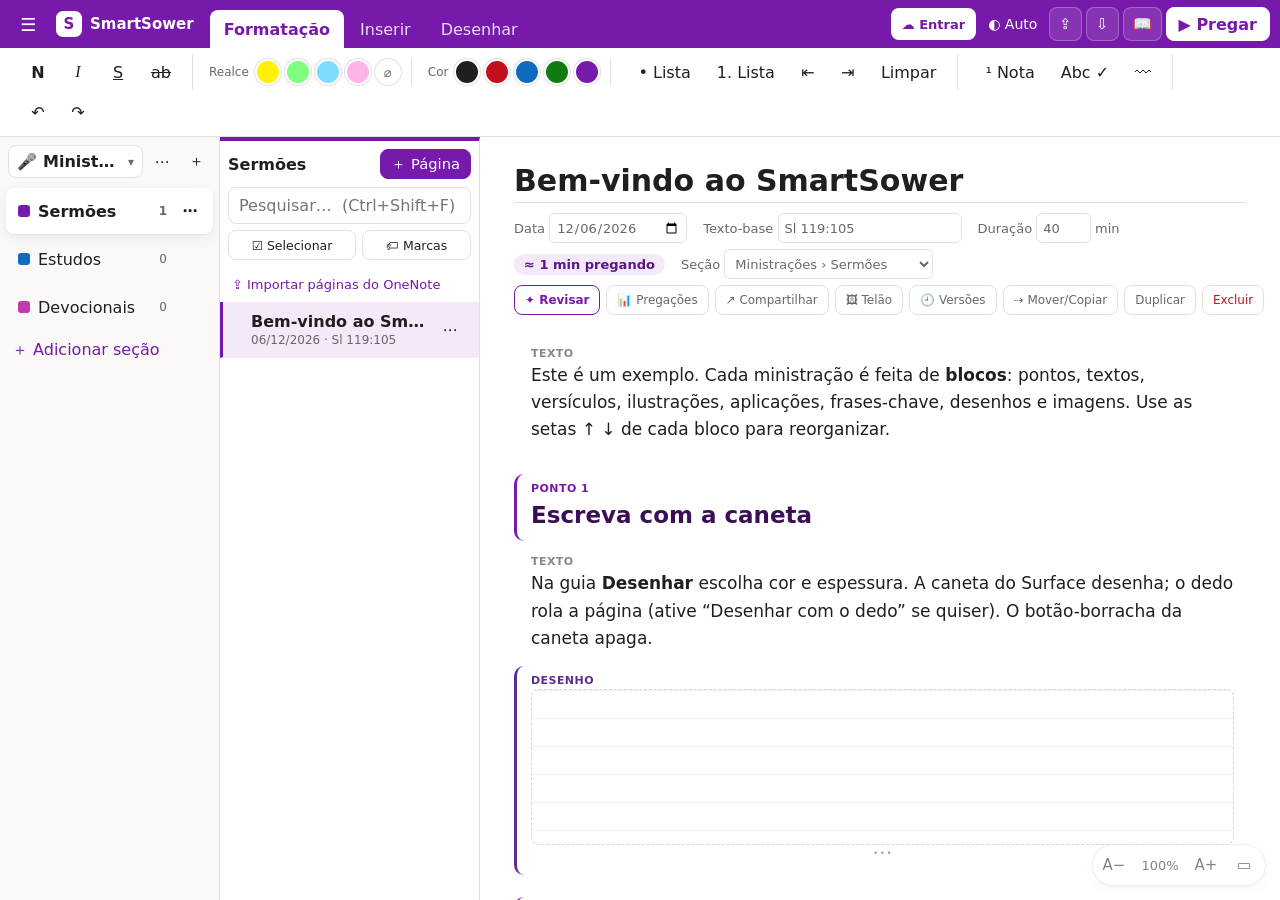
==== index.html @ 87ee30cb "Trocar de caderno/seção volta à última página aberta Lembra (por aparelho) a última página aberta em" ====
<!DOCTYPE html>
<html lang="pt-BR">
<head>
<meta charset="utf-8">
<meta name="viewport" content="width=device-width, initial-scale=1, viewport-fit=cover">
<meta name="theme-color" content="#7719aa">
<meta name="color-scheme" content="light dark">
<script>try{var m=JSON.parse(localStorage.getItem("mp-theme")||"null")||"auto";document.documentElement.dataset.theme=m==="auto"?(matchMedia("(prefers-color-scheme: dark)").matches?"dark":"light"):m}catch(e){}</script>
<title>SmartSower</title>
<link rel="manifest" href="manifest.webmanifest">
<link rel="icon" href="data:image/svg+xml,%3Csvg xmlns='http://www.w3.org/2000/svg' viewBox='0 0 64 64'%3E%3Crect width='64' height='64' rx='14' fill='%237719aa'/%3E%3Cpath d='M46 22c-2-4-7-7-14-7-9 0-15 5-15 11 0 13 28 8 28 20 0 6-6 10-14 10-7 0-12-3-15-8' fill='none' stroke='%23fff' stroke-width='7' stroke-linecap='round'/%3E%3C/svg%3E">
<style>:root{
  --accent:#7719aa;--accent-d:#5c1385;--accent-l:#f3e9f8;--bg:#f5f4f3;--panel:#fff;--panel2:#faf9f8;--line:#e3e1df;--text:#201f1e;--muted:#69676a;
  --c-point:#7719aa;--c-verse:#0f6cbd;--c-illus:#c25e00;--c-app:#107c10;--c-quote:#008575;--c-ink:#5c2e91;--c-image:#8a8886;--c-text:#8a8886;
  --sec-color:#7719aa;--radius:10px;--input:#fff;--hover:#fbfafb;--row-line:#f1efed;--ph:#b3b0ad;--point-fg:#3b0f56;--verse-bg:#f4f8fd;--verse-bg2:#edf4fc;--verse-line:#c7dcf2;--illus-bg:#fff8f1;--app-bg:#f3faf3;--quote-bg:#effaf8;--ink-bg:#fff;--ink-rule:#eef0f6;--ink-border:#d6d0e2;--sel-hover:#f2f7fd;--sel:#dcebfb;--mark:#fff1a8;--modal:#fff;color-scheme:light;--shadow:0 1px 2px rgba(0,0,0,.06),0 4px 14px rgba(0,0,0,.06);
}
*{box-sizing:border-box}
html,body{margin:0;height:100%;font-family:"Segoe UI Variable Text","Segoe UI",system-ui,-apple-system,Roboto,sans-serif;color:var(--text);background:var(--bg);overscroll-behavior:none;-webkit-tap-highlight-color:transparent}
body{display:flex;flex-direction:column;overflow:hidden}
button{font:inherit;color:inherit;cursor:pointer;touch-action:manipulation}
input,select{font:inherit;color:inherit}
.muted{color:var(--muted)} .small{font-size:.85em} .pad{padding:12px}
[hidden]{display:none!important}

/* Tema escuro (segue o Windows quando em "Automático") */
html[data-theme=dark]{color-scheme:dark;--accent:#8b2fc0;--accent-d:#a24fd6;--accent-l:#3a2650;--bg:#18171c;--panel:#212026;--panel2:#1b1a20;--line:#38353f;--text:#ecebef;--muted:#a8a4ae;
  --c-point:#c48cf0;--c-verse:#6cb4ff;--c-illus:#f0a35e;--c-app:#6ccb6c;--c-quote:#4fd1bd;--c-ink:#b08ae0;--c-text:#9a96a1;
  --input:#2a2830;--hover:#26242c;--row-line:#2b2930;--ph:#6f6b76;--point-fg:#e6cdfa;--verse-bg:#1b2533;--verse-bg2:#1f2b3b;--verse-line:#2f4866;--illus-bg:#2c2219;--app-bg:#1b2a1d;--quote-bg:#17292a;
  --ink-bg:#1f1e24;--ink-rule:#2c2a33;--ink-border:#45404f;--sel-hover:#1f2a38;--sel:#22374f;--mark:#e8c547;--modal:#26242b;--shadow:0 1px 2px rgba(0,0,0,.4),0 4px 14px rgba(0,0,0,.3)}
html[data-theme=dark] .topbar{background:#2a1838}
html[data-theme=dark] .btn.preach{background:#c48cf0;border-color:#c48cf0;color:#1b1020}
html[data-theme=dark] .rtab.on{color:#e6cdfa}
html[data-theme=dark] .btn.link,html[data-theme=dark] .danger-text{color:var(--c-point)}html[data-theme=dark] .danger-text{color:#ff8a8a}
html[data-theme=dark] .icon-btn:hover,html[data-theme=dark] .sec:hover{background:rgba(255,255,255,.07)}
html[data-theme=dark] .modal-back{background:rgba(0,0,0,.6)}
html[data-theme=dark] .sw{border-color:var(--panel)}
/* texto preto escolhido no claro continua legível no escuro; texto com marca-texto fica escuro */
html[data-theme=dark] .b-body [style*="color: rgb(32, 31, 30)"],html[data-theme=dark] .b-body [style*="color:#201f1e"],html[data-theme=dark] .r-text [style*="color: rgb(32, 31, 30)"]{color:inherit!important}
html[data-theme=dark] .b-body [style*="background-color"]{color:#111}
.theme-btn{font-size:14px!important;padding:0 8px;width:auto;gap:4px;display:inline-flex!important;align-items:center}

/* Topo */
.topbar{display:flex;align-items:center;gap:10px;height:48px;padding:0 10px;background:var(--accent);color:#fff;flex-shrink:0}
.brand{display:flex;align-items:center;gap:8px;font-weight:600;font-size:16px;margin-right:6px;white-space:nowrap}
.logo{display:inline-grid;place-items:center;width:26px;height:26px;border-radius:7px;background:#fff;color:var(--accent);font-weight:800}
.rtabs{display:flex;gap:2px;height:100%;align-items:flex-end}
.rtab{border:0;background:transparent;color:#fff;opacity:.85;padding:8px 14px;height:38px;border-radius:8px 8px 0 0}
.rtab.on{background:var(--panel);color:var(--accent);opacity:1;font-weight:600}
.top-right{margin-left:auto;display:flex;gap:6px;align-items:center}
.topbar .icon-btn{color:#fff}
.btn{border:1px solid var(--line);background:var(--panel);border-radius:8px;padding:7px 14px;min-height:36px;white-space:nowrap}
.btn:hover{background:var(--panel2)} .btn:disabled{opacity:.45;cursor:default}
.btn.primary{background:var(--accent);border-color:var(--accent);color:#fff} .btn.primary:hover{background:var(--accent-d)}
.btn.danger{background:#c50f1f;border-color:#c50f1f;color:#fff} .danger-text{color:#c50f1f}
.btn.sm{padding:4px 10px;min-height:30px;font-size:.92em}
.btn.ghost{background:rgba(255,255,255,.12);border-color:rgba(255,255,255,.25);color:#fff} .btn.ghost:hover{background:rgba(255,255,255,.22)}
.btn.preach{background:#fff;color:var(--accent);border-color:#fff;font-weight:700}
.btn.link{border:0;background:none;color:var(--accent);text-align:left;padding:8px 12px}
.icon-btn{border:0;background:transparent;border-radius:8px;min-width:36px;min-height:36px;font-size:18px;display:inline-grid;place-items:center}
.icon-btn:hover{background:rgba(0,0,0,.06)} .icon-btn.sm{min-width:30px;min-height:30px;font-size:15px}
.inp{width:100%;border:1px solid var(--line);border-radius:8px;padding:8px 10px;background:var(--input);min-height:36px}
.inp:focus{outline:2px solid var(--accent);outline-offset:-1px}

/* Ribbon */
.ribbon-body{background:var(--panel);border-bottom:1px solid var(--line);min-height:52px;display:flex;align-items:center;padding:6px 10px;flex-shrink:0}
.rpanel{display:flex;align-items:center;gap:4px 6px;flex-wrap:wrap}
.rgroup{display:flex;align-items:center;gap:4px;padding:0 10px;border-right:1px solid var(--line)}
.rgroup:last-of-type{border-right:0}
.rlabel{font-size:12px;color:var(--muted);margin-right:2px}
.rb{border:1px solid transparent;background:transparent;border-radius:6px;min-height:36px;min-width:36px;padding:4px 10px;white-space:nowrap}
.rb:hover{background:var(--accent-l)} .rb.on{background:var(--accent-l);border-color:var(--accent);color:var(--accent)}
.rb.b{font-weight:800}.rb.i{font-style:italic;font-family:Georgia,serif}.rb.u{text-decoration:underline}
.sw{width:26px;height:26px;border-radius:50%;border:2px solid #fff;box-shadow:0 0 0 1px var(--line);padding:0}
.sw.on{box-shadow:0 0 0 2px var(--accent)} .sw.none{background:var(--input);font-size:13px;color:var(--muted)}
.rcheck{display:flex;align-items:center;gap:6px;font-size:14px;padding:0 6px;white-space:nowrap}
.rhint{font-size:12px;color:var(--muted);padding-left:6px}
.t-point{color:var(--c-point)}.t-verse{color:var(--c-verse)}.t-illus{color:var(--c-illus)}.t-app{color:var(--c-app)}.t-quote{color:var(--c-quote)}.t-ink{color:var(--c-ink)}

/* Layout principal estilo OneNote */
.main{flex:1;display:flex;min-height:0}
#nb-pane{width:var(--nb-w,220px);position:relative;background:var(--panel2);border-right:1px solid var(--line);display:flex;flex-direction:column;overflow:auto;flex-shrink:0}
#pages-pane{width:var(--pages-w,260px);position:relative;background:var(--panel);border-right:1px solid var(--line);display:flex;flex-direction:column;flex-shrink:0;border-top:4px solid var(--sec-color)}
.nav-collapsed #nb-pane,.nav-collapsed #pages-pane{display:none}
.pane-head{display:flex;align-items:center;gap:4px;padding:8px}
.pane-head select{flex:1;min-width:0;border:1px solid var(--line);border-radius:8px;padding:6px;background:var(--input);font-weight:600;min-height:34px}
#pages-pane .pane-head b{flex:1;overflow:hidden;text-overflow:ellipsis;white-space:nowrap}
.sec{display:flex;align-items:center;gap:8px;padding:8px 8px 8px 12px;margin:2px 6px;border-radius:8px;cursor:pointer;min-height:40px}
.sec:hover{background:rgba(0,0,0,.04)} .sec.active{background:var(--panel);box-shadow:var(--shadow);font-weight:600}
.sec-dot{width:12px;height:12px;border-radius:3px;background:var(--sc);flex-shrink:0}
.sec-name{flex:1;overflow:hidden;text-overflow:ellipsis;white-space:nowrap}.sec-count{font-size:12px;color:var(--muted)}
.sec .icon-btn{opacity:0}.sec:hover .icon-btn,.sec.active .icon-btn{opacity:1}
.search{margin:0 8px 6px;width:calc(100% - 16px)}
#page-list{overflow:auto;flex:1}
.page{padding:10px 14px;border-left:3px solid transparent;cursor:pointer;border-bottom:1px solid var(--row-line)}
.page:hover{background:var(--panel2)} .page.active{background:var(--accent-l);border-left-color:var(--sec-color)}
.page-title{font-weight:600;white-space:nowrap;overflow:hidden;text-overflow:ellipsis}
.page-sub{font-size:12px;color:var(--muted);white-space:nowrap;overflow:hidden;text-overflow:ellipsis;margin-top:2px}

/* Editor */
#editor{flex:1;overflow:auto;background:var(--panel);min-width:0}
#editor-inner{--ez:1;max-width:900px;margin:0 auto;padding:22px 34px 140px;min-height:100%;box-sizing:border-box}
body.ed-wide #editor-inner{max-width:1320px}body.ed-full #editor-inner{max-width:none}
.s-title{width:100%;border:0;font-size:calc(30px*var(--ez));font-weight:600;padding:4px 0;border-bottom:1px solid var(--line);outline:none;background:transparent;font-family:"Segoe UI Variable Display","Segoe UI",system-ui,sans-serif}
.s-meta{display:flex;flex-wrap:wrap;gap:6px 16px;align-items:center;font-size:13px;color:var(--muted);padding:10px 0 18px}
.s-meta input,.s-meta select{border:1px solid var(--line);border-radius:6px;padding:4px 6px;background:var(--input);min-height:30px}
.s-est{background:var(--accent-l);color:var(--accent-d);border-radius:999px;padding:3px 10px;font-weight:600;cursor:help}
.s-actions{margin-left:auto;display:flex;gap:6px}
.block{position:relative;margin:6px 0;padding:8px 12px 8px 14px;border-radius:var(--radius);border-left:3px solid transparent;transition:background .15s}
.block:hover,.block.focus{background:var(--hover)}
.block.focus{box-shadow:inset 0 0 0 1px var(--line)}
.b-tag{font-size:11px;font-weight:600;letter-spacing:.04em;text-transform:uppercase;color:var(--c-text);user-select:none;margin-bottom:2px}
.b-tools{position:absolute;top:4px;right:6px;display:flex;gap:2px;opacity:0;transition:opacity .15s}
.block:hover .b-tools,.block.focus .b-tools{opacity:1}
@media (hover:none){.b-tools{opacity:.55}}
.b-body{outline:none;min-height:1.5em;font-size:calc(17px*var(--ez));line-height:1.6;word-wrap:break-word}
.b-body:empty:before{content:attr(data-ph);color:var(--ph);pointer-events:none}
.b-point{border-left-color:var(--c-point);margin-top:22px}
.b-point .b-tag{color:var(--c-point)} .b-point .b-body{font-size:calc(23px*var(--ez));font-weight:600;color:var(--point-fg)}
.b-verse{border-left-color:var(--c-verse);background:var(--verse-bg)}.b-verse:hover,.b-verse.focus{background:var(--verse-bg2)}
.b-verse .b-tag{color:var(--c-verse)} .b-verse .b-body{font-family:Georgia,"Times New Roman",serif;font-style:italic}
.verse-head{display:flex;gap:6px;align-items:center;margin:4px 0 6px;flex-wrap:wrap}
.verse-ref{flex:1;min-width:180px;border:1px solid var(--verse-line);border-radius:6px;padding:5px 8px;font-weight:600;color:var(--c-verse);background:#fff;min-height:32px}
.verse-version{border:1px solid var(--verse-line);border-radius:6px;padding:4px;min-height:32px;background:var(--input)}
.b-illus{border-left-color:var(--c-illus);background:var(--illus-bg)}.b-illus .b-tag{color:var(--c-illus)}
.b-app{border-left-color:var(--c-app);background:var(--app-bg)}.b-app .b-tag{color:var(--c-app)}
.b-quote{border-left-color:var(--c-quote);background:var(--quote-bg)}.b-quote .b-tag{color:var(--c-quote)}.b-quote .b-body{font-weight:600;font-size:calc(19px*var(--ez))}
.b-ink{border-left-color:var(--c-ink)}.b-ink .b-tag{color:var(--c-ink)}
.ink-wrap{width:100%;background-image:linear-gradient(var(--ink-rule) 1px,transparent 1px);background-size:100% 28px;border-radius:8px;border:1px dashed var(--ink-border);overflow:hidden;background-color:var(--ink-bg)}
.ink-canvas{display:block;cursor:crosshair;touch-action:none}
body[data-inktool=eraser] .ink-canvas{cursor:cell}
.ink-grip{text-align:center;color:#a19bb0;cursor:ns-resize;user-select:none;touch-action:none;height:22px;line-height:14px;font-size:20px}
.b-image .b-img{max-width:100%;border-radius:8px;display:block}
.b-caption{font-size:calc(14px*var(--ez));color:var(--muted);margin-top:4px}
.add-bar{display:flex;flex-wrap:wrap;gap:6px;align-items:center;margin-top:26px;padding-top:14px;border-top:1px dashed var(--line)}
.chip{border:1px solid var(--line);background:var(--input);border-radius:999px;padding:6px 12px;min-height:34px;font-size:14px}
.chip:hover{background:var(--panel2)} .chip.on{border-color:var(--accent);background:var(--accent-l)}
.type-grid{display:flex;flex-wrap:wrap;gap:8px}
.empty-state{text-align:center;padding:80px 20px;color:var(--muted)}

/* Bíblia */
#bible-pane{width:380px;border-left:1px solid var(--line);background:var(--panel);display:flex;flex-direction:column;flex-shrink:0}
.bp-head,.bp-search,.bp-nav{display:flex;gap:6px;padding:8px;align-items:center}
.bp-head select{flex:1;min-width:0;border:1px solid var(--line);border-radius:8px;padding:6px;min-height:34px;font-weight:600}
.bp-nav select{flex:1;min-width:0;border:1px solid var(--line);border-radius:8px;padding:6px;min-height:34px}
.bp-nav select#bp-chapter{flex:0 0 72px}
#bp-verses{flex:1;overflow:auto;padding:4px 14px 20px;font-family:Georgia,"Times New Roman",serif;font-size:17px;line-height:1.6}
.bp-title{font-family:"Segoe UI",sans-serif;margin:8px 0;color:var(--c-verse)}
.bp-v{padding:4px 6px;border-radius:6px;cursor:pointer}
.bp-v:hover{background:var(--sel-hover)} .bp-v.sel{background:var(--sel);box-shadow:inset 3px 0 0 var(--c-verse)}
.bp-v sup{color:var(--c-verse);font-family:"Segoe UI",sans-serif;font-weight:700;font-size:.65em;margin-right:2px}
.bp-v mark{background:var(--mark);color:#111}
.bp-actions{display:flex;justify-content:space-between;align-items:center;gap:8px;padding:8px;border-top:1px solid var(--line)}
.bp-attrib{font-size:11px;color:var(--muted);padding:0 10px 8px}
.bp-empty{text-align:center;padding:30px 10px;display:flex;flex-direction:column;gap:12px;align-items:center;font-family:"Segoe UI",sans-serif}
.bm-row{display:flex;justify-content:space-between;align-items:center;gap:14px;padding:12px 0;border-bottom:1px solid var(--line)}
.pill{font-size:11px;border-radius:999px;padding:2px 8px;margin-left:8px;background:#fdf0d8;color:#8a5a00}.pill.ok{background:#dff6dd;color:#0b5a0b}
.progress{height:8px;background:var(--line);border-radius:99px;overflow:hidden}.progress>div{height:100%;width:3%;background:var(--accent);transition:width .2s}

/* Modais, toasts */
.modal-back{position:fixed;inset:0;background:rgba(20,10,30,.35);display:grid;place-items:center;z-index:100;padding:16px}
.modal{background:var(--modal);border-radius:14px;box-shadow:0 20px 60px rgba(0,0,0,.25);width:min(460px,100%);max-height:90vh;display:flex;flex-direction:column}
.modal.wide{width:min(720px,100%)}
.modal-head{display:flex;align-items:center;justify-content:space-between;padding:14px 16px 6px}.modal-head h3{margin:0;font-size:18px}
.modal-body{padding:6px 18px 12px;overflow:auto}
.modal-foot{display:flex;justify-content:flex-end;gap:8px;padding:12px 16px;border-top:1px solid var(--line)}
.swatches{display:flex;gap:8px;flex-wrap:wrap}.swatch{width:32px;height:32px;border-radius:8px;border:2px solid #fff;box-shadow:0 0 0 1px var(--line)}.swatch.on{box-shadow:0 0 0 2px var(--text)}
.imp{display:grid;gap:12px}.imp-card{border:1px solid var(--line);border-radius:12px;padding:12px 14px}.imp-card h4{margin:0 0 6px}
.row-btns{display:flex;gap:8px}
.paste-area{min-height:90px;max-height:200px;overflow:auto;border:1px dashed var(--line);border-radius:8px;padding:8px;margin:6px 0 10px;outline:none;font-size:14px}
.paste-area:empty:before{content:attr(data-ph);color:#a19f9d}
#toasts{position:fixed;left:50%;bottom:20px;transform:translateX(-50%);display:flex;flex-direction:column;gap:8px;z-index:200;pointer-events:none}
.toast{background:#2b2830;color:#fff;padding:10px 14px;border-radius:10px;box-shadow:0 8px 24px rgba(0,0,0,.25);display:flex;gap:12px;align-items:center;pointer-events:auto;transition:opacity .4s,transform .4s;font-size:14px;max-width:90vw}
.toast button{background:transparent;border:0;color:#d9b8f0;font-weight:700}
.toast.out{opacity:0;transform:translateY(8px)}
.fatal{background:#c50f1f;color:#fff;padding:12px}

/* ===== Modo leitura ===== */
#reader{position:fixed;inset:0;z-index:50;display:flex;flex-direction:column;--rbg:#111214;--rfg:#ededed;--rmuted:#9a9aa3;--rpoint:#d7b4f0;--rverse:#8cc4ff;--rline:#2a2b30;background:var(--rbg);color:var(--rfg)}
#reader[data-theme=sepia]{--rbg:#f4ecd8;--rfg:#3b2f22;--rmuted:#8a7a63;--rpoint:#7a2e8f;--rverse:#2c5b8f;--rline:#e2d6bb}
#reader[data-theme=light]{--rbg:#ffffff;--rfg:#1d1d1f;--rmuted:#6e6e73;--rpoint:#7719aa;--rverse:#0f6cbd;--rline:#e6e6e6}
.r-top{display:flex;align-items:center;gap:6px;padding:6px 10px;border-bottom:1px solid var(--rline);transition:opacity .4s;flex-wrap:wrap}
#reader.playing .r-top{opacity:.25}#reader.playing .r-top:hover{opacity:1}
.r-btn{background:transparent;border:1px solid var(--rline);color:var(--rfg);border-radius:8px;min-width:40px;min-height:40px;font-size:16px}
.r-title{flex:1;min-width:80px;font-weight:600;white-space:nowrap;overflow:hidden;text-overflow:ellipsis;color:var(--rmuted)}
.r-seg{display:flex;border:1px solid var(--rline);border-radius:8px;overflow:hidden}
.r-seg button{background:transparent;border:0;color:var(--rmuted);padding:0 12px;min-height:38px}
.r-seg button.on{background:var(--rpoint);color:var(--rbg);font-weight:600}
.r-grp{display:flex;align-items:center;gap:4px}.r-val{min-width:32px;text-align:center;color:var(--rmuted);font-size:13px}
#reader[data-mode=points] .only-scroll{display:none}
.r-timer{font-variant-numeric:tabular-nums;font-weight:700;padding:6px 10px;border-radius:8px;cursor:pointer;background:rgba(127,127,127,.12)}
.r-timer.yellow{background:#f7c948;color:#222}.r-timer.red{background:#e5484d;color:#fff}.r-timer.over{background:#e5484d;color:#fff;animation:blink 1s infinite}
@keyframes blink{50%{opacity:.4}}
.r-est{font-size:13px;color:var(--rmuted);padding:0 6px;white-space:nowrap;font-variant-numeric:tabular-nums}.r-est.late{color:#f0883e;font-weight:600}
.r-clock{color:var(--rmuted);font-variant-numeric:tabular-nums;font-size:13px;padding-left:4px}
#r-scroll{flex:1;overflow-y:auto;touch-action:pan-y;user-select:none;-webkit-user-select:none;scroll-behavior:auto}
#reader.playing #r-scroll{cursor:none}
#r-content{max-width:46em;margin:0 auto;padding:4vh 5vw 40vh;line-height:1.5}
#reader[data-mode=points] #r-content{padding-bottom:10vh}
#reader.serif #r-content{font-family:Georgia,"Cambria","Times New Roman",serif}
.r-h1{font-size:1.25em;margin:0 0 .2em;color:var(--rmuted);font-weight:600}
.r-passage{color:var(--rverse);font-size:.8em;margin-bottom:1em}
.r-point{font-size:1.3em;color:var(--rpoint);margin:1.3em 0 .4em;line-height:1.25}.r-num{opacity:.7}
.r-text{margin:.4em 0}.r-text div{margin-bottom:.35em}
.r-verse{margin:.8em 0;padding:.2em 0 .2em .8em;border-left:.18em solid var(--rverse);font-style:italic}
.r-ref{font-style:normal;font-weight:700;color:var(--rverse);font-size:.72em;letter-spacing:.02em;margin-bottom:.2em;font-family:"Segoe UI",sans-serif}
.r-verse sup{font-size:.55em;color:var(--rverse);font-style:normal;margin-right:.15em}
.r-call{margin:.8em 0;padding:.5em .8em;border-radius:.4em;background:rgba(127,127,127,.1);border-left:.18em solid var(--rmuted)}
.r-label{font-size:.55em;text-transform:uppercase;letter-spacing:.08em;font-weight:700;font-family:"Segoe UI",sans-serif;opacity:.8}
.r-illus{border-color:#f0883e}.r-illus .r-label{color:#f0883e}
.r-app{border-color:#3fb950}.r-app .r-label{color:#3fb950}
.r-quote{border-color:#2fd1b8;font-weight:700;font-size:1.08em}.r-quote .r-label{color:#2fd1b8}
.r-fig{margin:.8em 0}.r-fig img{max-width:100%;border-radius:.3em}.r-fig figcaption{font-size:.6em;color:var(--rmuted)}
.r-ink{margin:.6em 0}
.r-end{text-align:center;color:var(--rmuted);font-size:.6em;margin-top:3em}
a.ref{color:var(--rverse);text-decoration:underline dotted;text-underline-offset:.2em}
.r-status{display:flex;justify-content:space-between;align-items:center;gap:10px;padding:6px 14px;color:var(--rmuted);font-size:13px;border-top:1px solid var(--rline);min-height:32px}
.r-dots{display:flex;gap:6px}.r-dots i{width:9px;height:9px;border-radius:50%;background:var(--rline)}.r-dots i.done{background:var(--rmuted)}.r-dots i.on{background:var(--rpoint);transform:scale(1.3)}
.r-flash{position:fixed;top:50%;left:50%;transform:translate(-50%,-50%);font-size:64px;color:var(--rfg);opacity:0;pointer-events:none;background:rgba(127,127,127,.25);border-radius:24px;padding:10px 30px}
.r-flash.show{animation:flash .7s ease-out}
@keyframes flash{0%{opacity:.9}100%{opacity:0}}
.in-next{animation:inNext .3s ease-out}.in-prev{animation:inPrev .3s ease-out}
@keyframes inNext{from{opacity:0;transform:translateX(40px)}to{opacity:1;transform:none}}
@keyframes inPrev{from{opacity:0;transform:translateX(-40px)}to{opacity:1;transform:none}}
.r-pop{position:fixed;left:50%;bottom:24px;transform:translateX(-50%);width:min(680px,92vw);max-height:50vh;overflow:auto;background:var(--rbg);color:var(--rfg);border:1px solid var(--rline);border-radius:14px;padding:16px 18px;box-shadow:0 18px 50px rgba(0,0,0,.45);font-size:22px;line-height:1.5;font-family:Georgia,serif}
.r-pop .btn{margin-top:10px;font-size:14px}

/* Impressão / PDF */
#print-area{display:none}
@media print{
  @page{margin:16mm}
  body{display:block;overflow:visible;background:#fff}
  body>*:not(#print-area){display:none!important}
  #print-area{display:block;font-family:Calibri,"Segoe UI",sans-serif;font-size:12pt;line-height:1.5;color:#000}
  #print-area h1{color:#7719aa;font-size:22pt;margin:0 0 4pt}
  #print-area .p-meta{color:#555;margin-bottom:12pt}
  #print-area h2{color:#7719aa;font-size:15pt;margin:16pt 0 6pt;break-after:avoid}
  #print-area .p-verse{border-left:3pt solid #0f6cbd;margin:8pt 0;padding:2pt 0 2pt 10pt;font-style:italic;break-inside:avoid}
  #print-area .p-verse b{font-style:normal;color:#0f6cbd;display:block}
  #print-area .p-call{border-left:3pt solid #999;padding:4pt 10pt;margin:8pt 0;background:#f6f6f6;break-inside:avoid}
  #print-area .p-call small{text-transform:uppercase;font-weight:700;letter-spacing:.05em;display:block}
  #print-area .p-illus{border-color:#c25e00}.p-illus small{color:#c25e00}
  #print-area .p-app{border-color:#107c10}.p-app small{color:#107c10}
  #print-area .p-quote{border-color:#008575;font-weight:700}.p-quote small{color:#008575}
  #print-area img{max-width:100%;break-inside:avoid}
  #print-area .p-ink{max-width:100%}
  #print-area sup{font-size:.65em}
}

/* Tablet / telas menores */
@media (max-width:1180px){#nb-pane{width:var(--nb-w,190px)}#pages-pane{width:var(--pages-w,230px)}#bible-pane{width:340px}}
@media (max-width:980px){
  #nb-pane,#pages-pane{position:absolute;top:100px;bottom:0;z-index:20;box-shadow:var(--shadow)}
  #pages-pane{left:var(--nb-w,190px)}#nb-pane{left:0}
  #bible-pane{position:absolute;right:0;top:100px;bottom:0;z-index:21;box-shadow:-8px 0 30px rgba(0,0,0,.12)}
  #editor-inner{padding:16px 18px 120px}
  .rtab{padding:8px 10px}.brand{display:none}
}

.onenote-link{font-size:13px;padding:2px 12px 8px}

/* Importação do OneNote */
.imp-card.hl{border-color:var(--accent);background:var(--accent-l)}
.steps{padding-left:20px;line-height:1.6}.steps li{margin-bottom:6px}
.copy-row{display:flex;gap:8px;align-items:center;margin-top:4px}.copy-row code{background:var(--input);border:1px solid var(--line);border-radius:6px;padding:4px 8px;word-break:break-all;flex:1}
.on-acc{display:flex;justify-content:space-between;align-items:center;gap:8px;font-size:13px;color:var(--muted)}
.on-list{display:flex;flex-direction:column;gap:4px;max-height:44vh;overflow:auto;margin:8px 0}
.on-item{display:flex;flex-direction:column;align-items:flex-start;gap:2px;text-align:left;border:1px solid var(--line);background:var(--input);border-radius:10px;padding:10px 12px}
.on-item:hover{border-color:var(--accent)}
.on-check{display:flex;align-items:center;gap:8px;padding:5px 2px;font-size:14px}.on-check.all{font-weight:600}
.on-link{display:flex;gap:8px;margin-top:8px}
.on-log{max-height:120px;overflow:auto;color:#c25e00}

/* Introdução, Conclusão e tipos do usuário */
.b-callout{border-left-color:var(--bc);background:color-mix(in srgb,var(--bc) 7%,transparent)}
.b-callout .b-tag{color:var(--bc)}
.b-callout:hover,.b-callout.focus{background:color-mix(in srgb,var(--bc) 11%,transparent)}
.r-intro{border-color:#7b93ff}.r-intro .r-label{color:#7b93ff}
.r-concl{border-color:#e46fd6}.r-concl .r-label{color:#e46fd6}
.r-custom{border-color:var(--bc)}.r-custom .r-label{color:var(--bc);filter:brightness(1.25)}
.tm-fixed{display:flex;flex-wrap:wrap;gap:6px;align-items:center;margin:6px 0 12px}
.tm-row{display:grid;grid-template-columns:14px 1fr auto auto;gap:10px;align-items:center;padding:8px 0;border-bottom:1px solid var(--line)}
.tm-row .swatch{width:22px;height:22px}
.tm-dot{width:14px;height:14px;border-radius:4px;background:var(--bc)}
.tm-add{display:flex;gap:8px;margin-top:12px}

/* Nuvem */
.cloud-btn{font-size:13px;padding:5px 10px;min-height:32px}
.cloud-btn[data-state=ok]{background:rgba(255,255,255,.18)}
.cloud-btn[data-state=error]{background:#c50f1f;border-color:#c50f1f}
.cloud-btn[data-state=syncing]{opacity:.85}
.cloud-btn[data-state=setup],.cloud-btn[data-state=out]{background:#fff;color:var(--accent);font-weight:600}
@media (max-width:1100px){.cloud-btn{font-size:0}.cloud-btn:before{content:"☁";font-size:16px}}

/* Seleção de várias páginas */
.page-tools{display:flex;justify-content:flex-end;margin:-4px 4px 0}.page-tools .btn.on{color:#c50f1f}
.page-bulk{display:flex;flex-wrap:wrap;gap:6px;align-items:center;padding:6px 8px;border-top:1px solid var(--line);border-bottom:1px solid var(--line);background:var(--panel2)}
.page-bulk select{flex:1;min-width:120px;min-height:30px;padding:4px}
.sel-row{display:flex;gap:10px;align-items:center}.sel-row input{width:18px;height:18px}
.imp-secs{display:flex;flex-wrap:wrap;gap:6px}

/* Barra superior compacta (tablet na vertical) */
.top-right{gap:4px}
.tb{display:inline-flex;align-items:center;gap:6px;padding:5px 10px;min-height:34px;font-size:14px}
.tb-i{font-size:15px;line-height:1}
.topbar .btn.preach{padding:6px 12px;min-height:34px}
@media (max-width:1280px){.tb-l{display:none}.tb{padding:5px 9px}.brand{font-size:15px}}
@media (max-width:1050px){.brand span:not(.logo),.brand{font-size:0;gap:0}.brand .logo{font-size:16px}.rtab{padding:8px 9px;font-size:14px}.theme-btn{font-size:0!important;min-width:34px}.theme-btn:before{content:"◐";font-size:16px}.topbar{gap:6px;padding:0 6px}}
@media (max-width:640px){.s-title{font-size:24px}.rtabs .rtab{padding:8px 6px;font-size:13px}}

/* IA: revisão e relatório */
.modal.xl{width:min(1040px,100%)}
.ai-btn{color:var(--accent);border-color:var(--accent);font-weight:600}
.ai-set .lbl,.lbl{display:block;font-size:13px;color:var(--muted);margin:10px 0 4px}
.ai-set details{margin-top:10px}.ai-set textarea{resize:vertical}
.rv h4,.rp h4{margin:18px 0 8px}.rv h5,.rp h5{margin:14px 0 6px}
.rv-steps div{padding:4px 0}
.rv-sum{background:var(--panel2);border:1px solid var(--line);border-radius:10px;padding:10px 12px;margin:8px 0}
.rv-refs li{margin:4px 0}.rv-error b{color:#c50f1f}.rv-warn b{color:#c25e00}.rv-skip b{color:var(--muted)}
.rv-tbl{width:100%;border-collapse:collapse;font-size:14px}
.rv-tbl th,.rv-tbl td{border-bottom:1px solid var(--line);padding:8px;vertical-align:top;text-align:left}
.rv-tbl td:first-child{width:22%}
.rv-div{background:color-mix(in srgb,#f7c948 14%,transparent)}
.rv-flag{font-size:12px;color:#c25e00;margin-top:4px}
.rv-nota{display:inline-block;min-width:28px;text-align:center;border-radius:6px;padding:1px 6px;font-weight:700;margin-bottom:4px;color:#fff}
.rv-nota.n0,.rv-nota.n1{background:#c50f1f}.rv-nota.n2{background:#c25e00}.rv-nota.n3{background:#107c10}.rv-nota.n4{background:#0b6a0b}
.rv-sug{color:var(--accent);margin-top:4px}
.rv-list li{margin:6px 0}
.pill.cov-coberto{background:#dff6dd;color:#0b5a0b}.pill.cov-parcial{background:#fdf0d8;color:#8a5a00}.pill.cov-pulado{background:#fde7e9;color:#a4262c}
.rp-head{display:flex;gap:18px;align-items:center;flex-wrap:wrap;margin:6px 0}
.rp-big{display:flex;flex-direction:column}.rp-big b{font-size:26px}
.rp-bars{display:flex;flex-direction:column;gap:6px}
.rp-row{display:grid;grid-template-columns:minmax(120px,30%) 1fr 120px;gap:10px;align-items:center;font-size:14px}
.rp-t{white-space:nowrap;overflow:hidden;text-overflow:ellipsis}
.rp-bar{position:relative;height:16px;background:var(--panel2);border-radius:6px;overflow:hidden}
.rp-bar i{position:absolute;left:0;top:0;bottom:0;border-radius:6px}.rp-bar i.plan{background:color-mix(in srgb,var(--accent) 22%,transparent)}.rp-bar i.real{background:var(--accent);height:8px;top:4px}
.rp-n{font-size:12px;color:var(--muted);text-align:right}
.rp-tx{font-family:Consolas,monospace;font-size:13px}
.rp-post{border:1px solid var(--line);border-radius:10px;padding:8px 12px;margin:6px 0;display:flex;gap:10px;align-items:flex-start}.rp-post p{flex:1;margin:0;white-space:pre-wrap}
#r-mic.rec{background:#e5484d;border-color:#e5484d;color:#fff;animation:blink 1.5s infinite}
.r-live{position:fixed;left:50%;bottom:44px;transform:translateX(-50%);max-width:80vw;background:rgba(0,0,0,.55);color:#fff;font-size:15px;padding:6px 12px;border-radius:8px;pointer-events:none;white-space:nowrap;overflow:hidden;text-overflow:ellipsis}

/* Mover/copiar */
.page-tools{margin:0 8px 6px;flex-wrap:wrap}.page-tools .btn{flex:1 1 auto;min-width:0;white-space:nowrap;padding-left:8px;padding-right:8px;font-size:12.5px}
.page-bulk .btn{min-height:30px}
.seg-toggle{display:inline-flex;border:1px solid var(--line);border-radius:8px;overflow:hidden;margin-bottom:8px}
.seg-toggle button{border:0;background:transparent;padding:6px 16px;min-height:34px}.seg-toggle button.on{background:var(--accent);color:#fff}
.sp-list{display:flex;flex-direction:column;gap:3px;max-height:55vh;overflow:auto}
.sp-nb{font-size:12px;font-weight:700;text-transform:uppercase;letter-spacing:.05em;color:var(--muted);margin:10px 0 2px}
.sp-sec{display:flex;align-items:center;gap:10px;text-align:left;border:1px solid var(--line);background:var(--input);border-radius:8px;padding:8px 12px;min-height:40px}
.sp-sec span:nth-child(2){flex:1}.sp-sec:hover{border-color:var(--accent)}.sp-sec.cur{opacity:.6}
.sp-new{margin-top:2px;font-size:14px}
.sec.drop{outline:2px dashed var(--accent);background:var(--accent-l)}
body.dragging #sec-list .sec{transition:background .15s}

/* Subpáginas */
.page{display:flex;align-items:flex-start;gap:4px;padding-left:6px}
.pg-main{flex:1;min-width:0}
.page.lv1{padding-left:26px}.page.lv2{padding-left:46px}
.page.lv1 .page-title,.page.lv2 .page-title{font-weight:500}
.page.lv1 .page-sub,.page.lv2 .page-sub{display:none}
.pg-tog{border:0;background:transparent;color:var(--muted);width:18px;min-width:18px;padding:0;font-size:12px;line-height:20px}
.pg-tog.sp{display:inline-block}
.pg-menu{opacity:0;align-self:center}.page:hover .pg-menu,.page.active .pg-menu{opacity:1}
@media (hover:none){.pg-menu{opacity:.6}}
.page.drop-before{box-shadow:inset 0 3px 0 var(--accent)}.page.drop-after{box-shadow:inset 0 -3px 0 var(--accent)}
.pm{display:flex;flex-direction:column;gap:6px}

/* Estudo Strong */
.st-head{display:flex;align-items:center;gap:10px}.st-head h3{margin:0;flex:1;text-align:center}
.st-pt{font-family:Georgia,serif;font-size:19px;line-height:1.6;margin:6px 0}
.st-pt.aligned .st-link{border-bottom:2px solid color-mix(in srgb,var(--accent) 40%,transparent);cursor:pointer}
.st-link sup{font-family:"Segoe UI",sans-serif;font-size:10px;color:var(--accent);margin-left:1px}
.st-link.on{background:var(--accent-l);border-bottom-color:var(--accent)}
.st-orig{font-size:24px;line-height:1.7;padding:10px 12px;border-radius:10px;background:var(--panel2);margin:8px 0}
.he{font-family:"SBL Hebrew","Ezra SIL","Times New Roman",serif}.gr{font-family:"SBL Greek","Gentium Plus","Palatino Linotype",serif}
.st-grid{display:flex;flex-wrap:wrap;gap:6px}
.st-w{display:flex;flex-direction:column;align-items:center;gap:1px;border:1px solid var(--line);background:var(--input);border-radius:10px;padding:6px 10px;min-width:84px;cursor:pointer}
.st-w.on{border-color:var(--accent);box-shadow:0 0 0 2px var(--accent-l)}
.st-o{font-size:22px}.st-tr{font-size:12px;color:var(--muted);font-style:italic}.st-n{font-size:12px;font-weight:700;color:var(--accent)}.st-g{font-size:12px;max-width:120px;text-align:center}
.st-det{margin-top:14px;border-top:1px solid var(--line);padding-top:10px}
.st-dh{display:flex;gap:16px;align-items:center}.st-big{font-size:38px}
.st-exp{background:var(--panel2);border-radius:10px;padding:10px 14px;margin-top:8px;line-height:1.55}
.st-cred{margin-top:14px}

.page.pressed,.sec.pressed{background:var(--accent-l);transition:background .1s}
.page,.sec{-webkit-touch-callout:none;user-select:none}

.sec.drop-before{box-shadow:inset 0 3px 0 var(--accent)}.sec.drop-after{box-shadow:inset 0 -3px 0 var(--accent)}

/* Compartilhar */
.sh-row{border-top:1px solid var(--line);padding:10px 0;display:flex;flex-direction:column;gap:6px}
.sh-url code{word-break:break-all;font-size:13px}
a.btn{text-decoration:none;display:inline-flex;align-items:center;color:inherit}
.wa-pre{white-space:pre-wrap;font-family:"Segoe UI",sans-serif;font-size:14px;background:var(--panel2);padding:12px;border-radius:10px;max-height:60vh;overflow:auto}

/* Visualização do editor: largura e tamanho da letra (por aparelho) */
#editor{position:relative}
.ed-view{position:sticky;bottom:14px;float:right;margin:-50px 14px 0 0;z-index:15;display:flex;align-items:center;gap:2px;background:var(--panel);border:1px solid var(--line);border-radius:999px;box-shadow:var(--shadow);padding:3px;opacity:.55;transition:opacity .2s}
.ed-view:hover,.ed-view:focus-within{opacity:1}
.ed-view button{border:0;background:none;min-width:36px;height:34px;border-radius:999px;font-size:15px;color:var(--fg,inherit);cursor:pointer}
.ed-view button:hover{background:var(--panel2)}
.ed-view .ez-val{min-width:52px;font-size:13px;font-variant-numeric:tabular-nums}
@media print{.ed-view{display:none}}

/* Pesquisa */
.search-scope{display:flex;gap:6px;flex-wrap:wrap;margin:-2px 8px 8px}.search-scope .chip{min-height:28px;padding:3px 10px;font-size:12.5px;max-width:100%;overflow:hidden;text-overflow:ellipsis;white-space:nowrap}
.search-scope .chip.on{background:var(--accent);border-color:var(--accent);color:#fff}
.page.sr .page-title{display:flex;gap:6px;align-items:baseline;justify-content:space-between}
.sr-n{font-size:11px;font-weight:600;color:var(--accent);background:var(--panel2);border-radius:999px;padding:0 7px;flex-shrink:0}
.sr-snip{white-space:normal;display:-webkit-box;-webkit-line-clamp:3;-webkit-box-orient:vertical;line-height:1.35}
.sr-snip mark,.r-snip mark{background:#ffe066;color:#222;border-radius:2px;padding:0 1px}
.sr-where{color:var(--accent);opacity:.8}
.sr-sum{margin:2px 10px 6px}
::highlight(ss-find){background-color:#ffe066;color:#222}

/* Marcações dos blocos */
.mk{display:inline-flex;line-height:0;cursor:pointer;border-radius:50%;transition:transform .12s}
.mk svg{display:block;filter:drop-shadow(0 1px 1.5px rgba(0,0,0,.18))}
.mk:hover{transform:scale(1.12)}
.mk-strip{display:inline-flex;gap:3px;align-items:center;vertical-align:middle}
.mk-gutter{position:absolute;left:-30px;top:8px;flex-direction:column;gap:4px;z-index:2}
.block.has-marks{box-shadow:inset 0 0 0 0 transparent}
@media (max-width:980px){.mk-gutter{position:static;flex-direction:row;margin:0 0 4px}}
.mk-menu{position:fixed;z-index:1000;background:var(--panel);border:1px solid var(--line);border-radius:12px;box-shadow:var(--shadow);padding:6px;min-width:290px;max-height:80vh;overflow:auto}
.mk-item{display:flex;align-items:center;gap:10px;width:100%;border:0;background:none;padding:6px 10px;border-radius:8px;text-align:left;font-size:14px;color:inherit;cursor:pointer;min-height:38px}
.mk-item:hover{background:var(--panel2)}.mk-item.on{background:var(--panel2);font-weight:600}
.mk-item .mk-l{flex:1}.mk-item kbd{font-size:11px;color:var(--muted);font-family:inherit}.mk-item .mk-ck{width:14px;color:var(--accent);font-weight:700}
.mk-clear{color:#c50f1f;border-top:1px solid var(--line);border-radius:0 0 8px 8px;margin-top:4px}
.r-marks{margin-right:.35em;vertical-align:.12em}.r-marks svg{width:.95em;height:.95em}
.r-call .r-marks,.r-verse .r-marks,.r-text .r-marks,.r-fig .r-marks{display:inline-flex;margin-bottom:.15em}
#print-area .mk-strip{margin-right:6px;vertical-align:-3px}
/* Imagem para o telão */
.sl-wrap{display:grid;grid-template-columns:minmax(0,1.5fr) minmax(260px,1fr);gap:18px;align-items:start}
@media (max-width:900px){.sl-wrap{grid-template-columns:1fr}}
.sl-prev{position:sticky;top:0;background:repeating-conic-gradient(#8881 0 25%,transparent 0 50%) 0 0/16px 16px;border-radius:10px;display:flex;justify-content:center;align-items:center;padding:8px;min-height:200px}
.sl-canvas{max-width:100%;max-height:62vh;border-radius:6px;box-shadow:0 8px 28px rgba(0,0,0,.3)}
.sl-form{display:flex;flex-direction:column;gap:4px}
.sl-chips{display:flex;flex-wrap:wrap;gap:6px;margin-bottom:4px}
.sl-chips .chip.on{background:var(--accent);border-color:var(--accent);color:#fff}
.sl-sw{width:78px;height:46px;border-radius:8px;border:2px solid transparent;display:flex;align-items:flex-end;padding:4px 6px;font-size:11px;font-weight:600;cursor:pointer;box-shadow:0 1px 3px rgba(0,0,0,.2)}
.sl-sw.on{border-color:var(--accent);box-shadow:0 0 0 2px var(--panel),0 0 0 4px var(--accent)}
.sl-ck{display:flex;gap:8px;align-items:center;font-size:14px;margin:4px 0}
.sl-photo{display:flex;flex-direction:column;gap:6px;padding:8px;border:1px dashed var(--line);border-radius:8px;margin-bottom:4px}
.sl-thumbs{display:flex;gap:6px;flex-wrap:wrap}.sl-thumbs img{width:64px;height:40px;object-fit:cover;border-radius:5px;cursor:pointer;border:1px solid var(--line)}
.sl-present{position:fixed;inset:0;z-index:3000;background:#000;display:flex;align-items:center;justify-content:center;cursor:none}
.sl-present img{max-width:100%;max-height:100%}

/* Resumo das marcações */
.mks-head{display:flex;flex-direction:column;gap:8px;margin-bottom:10px;position:sticky;top:-16px;background:var(--panel);padding:4px 0 8px;z-index:1;border-bottom:1px solid var(--line)}
.mks-head .chip.on{background:var(--accent);border-color:var(--accent);color:#fff}
.mks-filter{display:flex;flex-wrap:wrap;gap:6px;align-items:center}
.mks-f{display:inline-flex;align-items:center;gap:6px;border:1px solid var(--line);background:var(--input);border-radius:999px;padding:3px 10px 3px 4px;font-size:13px;cursor:pointer;color:inherit;min-height:32px}
.mks-f b{font-size:11px;color:var(--muted)}.mks-f.on{border-color:var(--mc);box-shadow:0 0 0 1px var(--mc) inset;background:color-mix(in srgb,var(--mc) 12%,var(--panel))}
.mks-group{display:flex;gap:6px;align-items:center}
.mks-h{margin:14px 0 4px;display:flex;align-items:center;gap:4px;font-size:14px}
.mks-item{display:flex;gap:10px;align-items:flex-start;width:100%;text-align:left;border:0;background:none;padding:8px 10px;border-radius:8px;cursor:pointer;color:inherit}
.mks-item:hover{background:var(--panel2)}
.mks-badges{display:flex;gap:2px;flex-shrink:0;padding-top:2px}
.mks-body{display:flex;flex-direction:column;gap:2px;min-width:0}
.mks-t{font-size:15px;line-height:1.4;display:-webkit-box;-webkit-line-clamp:3;-webkit-box-orient:vertical;overflow:hidden}
.mks-src{font-size:12px;color:var(--muted)}
.block.mk-flash{animation:mkflash 1.8s ease}
@keyframes mkflash{0%,40%{background:color-mix(in srgb,#ffe066 55%,transparent)}100%{background:transparent}}
.page-tools{gap:6px}
.sl-ai{display:flex;flex-direction:column;gap:6px;padding-bottom:8px;border-bottom:1px solid var(--line);margin-bottom:4px}
.sl-ai textarea{font-family:inherit;font-size:13px;line-height:1.4;resize:vertical}
.ai-sec{margin:16px 0 2px;font-size:14px}

/* Ortografia */
::highlight(ss-sp-misspelling){text-decoration:underline wavy #d13438;text-decoration-thickness:1.5px;text-underline-offset:3px}
::highlight(ss-sp-grammar){text-decoration:underline wavy #0f6cbd;text-underline-offset:3px}
::highlight(ss-sp-typographical){text-decoration:underline wavy #b8860b;text-underline-offset:3px}
::highlight(ss-sp-style){text-decoration:underline dotted #107c10;text-underline-offset:3px}
::highlight(ss-sp-other){text-decoration:underline dotted #69707d;text-underline-offset:3px}
.sp-item{border-left:4px solid var(--sc);background:var(--panel2);border-radius:8px;padding:8px 12px;margin:8px 0}
.sp-top{display:flex;gap:8px;align-items:baseline;flex-wrap:wrap}.sp-type{font-size:11px;font-weight:700;text-transform:uppercase;color:var(--sc);letter-spacing:.04em}.sp-msg{font-size:13.5px}
.sp-ctx{margin:6px 0;font-size:15px;line-height:1.5;cursor:pointer}.sp-ctx mark{background:color-mix(in srgb,var(--sc) 22%,transparent);color:inherit;border-bottom:2px solid var(--sc);padding:0 1px}
.sp-acts{display:flex;gap:6px;flex-wrap:wrap;align-items:center}.sp-rep{font-weight:600}
#rb-live.on{background:var(--panel2);box-shadow:inset 0 -2px 0 var(--accent)}

/* Revisão: gênero e conversa */
.rv-kind{align-items:center;margin-bottom:6px}.rv-kind .chip.on,.rvc .chip.on{background:var(--accent);border-color:var(--accent);color:#fff}
.rv-nota.nx{background:var(--panel2);color:var(--muted)}
.rv-reply{border:0;background:none;cursor:pointer;font-size:13px;opacity:.45;padding:2px 4px;border-radius:6px;vertical-align:middle}.rv-reply:hover{opacity:1;background:var(--panel2)}
.rvc{margin-top:18px;padding:12px 14px;border:1px solid var(--line);border-radius:12px;background:var(--panel2)}
.rvc h4{margin:0 0 4px}
.rvc-log{display:flex;flex-direction:column;gap:8px;margin:10px 0}
.rvc-msg{max-width:88%;padding:8px 12px;border-radius:12px;background:var(--panel);border:1px solid var(--line);font-size:14.5px;line-height:1.45;white-space:pre-wrap}
.rvc-msg.user{align-self:flex-end;background:color-mix(in srgb,var(--accent) 14%,var(--panel));border-color:color-mix(in srgb,var(--accent) 35%,var(--line))}
.rvc-msg.wait .rvc-t{opacity:.6;font-style:italic}
.rvc-who{font-size:11px;font-weight:700;color:var(--muted);margin-bottom:2px}
.rvc-q{font-size:12.5px;color:var(--muted);border-left:3px solid var(--line);padding-left:8px;margin:2px 0 6px;white-space:normal}
.rvc-quote{display:flex;justify-content:space-between;gap:8px;align-items:flex-start;font-size:13px;color:var(--muted);border-left:3px solid var(--accent);padding:4px 8px;margin:6px 0;background:var(--panel);border-radius:0 8px 8px 0}
.rvc textarea{width:100%;margin-top:6px}
.rvc textarea{font-family:inherit;font-size:14.5px;line-height:1.45}

/* ===== Modo livro ===== */
.b-subhead .b-body{font-size:calc(21px*var(--ez));font-weight:700;letter-spacing:-.01em}
.r-subhead{font-size:.95em;margin:.8em 0 .3em}
.bk-head .bk-kicker{font-size:12px;text-transform:uppercase;letter-spacing:.12em;color:#8e562e;font-weight:700;margin-bottom:2px}
.bk-syn{width:100%;border:0;background:transparent;font:inherit;font-size:15px;color:var(--muted);resize:none;padding:2px 0 6px;outline:none;font-style:italic;overflow:hidden}
.bk-count{font-size:13px;color:var(--muted);display:inline-flex;align-items:center;gap:6px}
.bk-bar{display:inline-block;width:70px;height:6px;border-radius:3px;background:var(--panel2);overflow:hidden;vertical-align:middle;margin-left:6px}.bk-bar i{display:block;height:100%;background:var(--accent);border-radius:3px}
.bk-bar.big{width:100%;height:10px;margin:8px 0 6px}
.bk-sub{display:flex;align-items:center;gap:6px}.bk-dot{width:8px;height:8px;border-radius:50%;flex-shrink:0}
.bk-tabs{display:flex;gap:4px;flex-wrap:wrap;border-bottom:1px solid var(--line);margin:-6px 0 14px;position:sticky;top:-16px;background:var(--panel);z-index:2;padding-top:6px}
.bk-tab{border:0;background:none;padding:8px 12px;font-size:14px;cursor:pointer;color:var(--muted);border-bottom:3px solid transparent;font-family:inherit}.bk-tab.on{color:var(--fg,inherit);border-color:#8e562e;font-weight:600}
.bk-big{font-size:18px}.bk-big b{font-size:28px}
.bk-tbl{width:100%;border-collapse:collapse;margin-top:14px;font-size:14px}.bk-tbl th{text-align:left;font-size:12px;color:var(--muted);font-weight:600;padding:6px}.bk-tbl td{padding:8px 6px;border-top:1px solid var(--line);vertical-align:top}
.bk-tbl tr:not(.bk-part){cursor:pointer}.bk-tbl tr:not(.bk-part):hover td{background:var(--panel2)}.bk-part td{font-weight:700;color:#8e562e;padding-top:16px;text-transform:uppercase;font-size:12px;letter-spacing:.08em}
.bk-sub-row td:first-child{padding-left:24px;color:var(--muted)}
.bk-st{font-size:12px;font-weight:600;color:var(--c);background:color-mix(in srgb,var(--c) 14%,transparent);padding:2px 8px;border-radius:999px;white-space:nowrap}
.bk-board{display:flex;gap:12px;overflow-x:auto;padding-bottom:10px;align-items:flex-start}
.bk-col{min-width:240px;max-width:280px;flex:0 0 auto;background:var(--panel2);border-radius:12px;padding:10px}
.bk-col-h{font-weight:700;font-size:13px;text-transform:uppercase;letter-spacing:.06em;color:#8e562e;margin:2px 4px 6px}
.bk-add{border:2px dashed var(--line);background:none;color:var(--muted);cursor:pointer;min-height:80px;font-size:14px}
.bk-card{background:var(--panel);border:1px solid var(--line);border-left:4px solid var(--c);border-radius:10px;padding:8px 10px;cursor:grab;box-shadow:0 1px 2px rgba(0,0,0,.06)}
.bk-card.dragging{opacity:.4}.bk-card-n{font-size:11px;color:var(--muted);font-weight:600}.bk-card-t{font-weight:700;margin:2px 0;cursor:pointer}.bk-card-t:hover{text-decoration:underline}
.bk-card-s{font-size:12.5px;line-height:1.35;display:-webkit-box;-webkit-line-clamp:4;-webkit-box-orient:vertical;overflow:hidden}.bk-card-w{font-size:11px;color:var(--muted);margin-top:4px}
.bk-drop{height:8px;border-radius:6px;margin:2px 0;transition:height .1s}.bk-drop.on{height:36px;background:color-mix(in srgb,#8e562e 20%,transparent);outline:2px dashed #8e562e}
.bk-form{display:grid;grid-template-columns:1fr 1fr;gap:18px}@media(max-width:800px){.bk-form{grid-template-columns:1fr}}
.bk-form textarea{width:100%}.bk-vers{margin:4px 0}
.bk-arch{border-color:#8e562e;color:#8e562e}
sup.fn{color:var(--accent);font-weight:700;cursor:pointer;padding:0 1px;user-select:none}
#blocks{counter-reset:fn}#blocks sup.fn::after{counter-increment:fn;content:counter(fn)}
.fn-pop{position:fixed;z-index:1000;width:360px;background:var(--panel);border:1px solid var(--line);border-radius:12px;box-shadow:var(--shadow);padding:10px;display:flex;flex-direction:column;gap:8px}
.fn-pop textarea{width:100%;font-family:inherit}.fn-h{display:flex;gap:8px;align-items:center}.fn-h b{flex:1}.fn-cite{display:flex;gap:6px}.fn-cite select{flex:1;min-width:0}
.fn-list{max-width:100%;margin:24px 0 0;padding-top:10px;border-top:1px solid var(--line);font-size:14px;color:var(--muted)}.fn-list h4{margin:0 0 6px;font-size:12px;text-transform:uppercase;letter-spacing:.1em}.fn-list li{cursor:pointer;margin:3px 0}.fn-list li:hover{color:var(--fg,inherit)}
.rf-item{display:flex;gap:8px;align-items:baseline;padding:8px 0;border-bottom:1px solid var(--line)}.rf-t{flex:1;font-size:14px}
.rf-form{display:grid;grid-template-columns:1fr 1fr;gap:8px 14px}.rf-f{display:flex;flex-direction:column;gap:2px;font-size:12.5px;color:var(--muted)}.rf-f.wide{grid-column:1/-1}.rf-f[hidden]{display:none}
.rf-prev{color:var(--fg,inherit);font-size:14px;background:var(--panel2);padding:8px 10px;border-radius:8px;min-height:2em}
.ar{display:flex;flex-direction:column;gap:6px}.ar-list{max-height:55vh;overflow:auto;display:flex;flex-direction:column;gap:4px}
.ar-item{display:flex;gap:10px;align-items:flex-start;padding:8px;border-radius:8px;border:1px solid transparent;cursor:pointer}.ar-item:hover{background:var(--panel2)}.ar-item.on{border-color:#8e562e;background:color-mix(in srgb,#8e562e 8%,transparent)}
.ar-body{display:flex;flex-direction:column;gap:2px;min-width:0}.ar-type{font-size:11px;font-weight:700;color:#8e562e;text-transform:uppercase}.ar-t{font-size:14px;line-height:1.4}.ar-src{font-size:12px;color:var(--muted)}
.hs{display:grid;grid-template-columns:220px 1fr;gap:14px;min-height:50vh}@media(max-width:800px){.hs{grid-template-columns:1fr}}
.hs-list{display:flex;flex-direction:column;gap:2px;max-height:65vh;overflow:auto;border-right:1px solid var(--line);padding-right:8px}
.hs-v{display:flex;flex-direction:column;align-items:flex-start;border:0;background:none;padding:6px 8px;border-radius:8px;cursor:pointer;text-align:left;color:inherit;font-family:inherit}.hs-v:hover{background:var(--panel2)}.hs-v.on{background:color-mix(in srgb,var(--accent) 14%,transparent)}
.hs-view{max-height:65vh;overflow:auto}.hs-diff{font-size:14.5px;line-height:1.55;margin-top:10px}.hs-diff p{margin:0 0 .7em}.hs-same{color:var(--muted)}
.hs-diff del{background:#fde7e9;color:#a4262c;text-decoration:line-through}.hs-diff ins{background:#dff6dd;color:#0b6a0b;text-decoration:none}
@media (prefers-color-scheme:dark){.hs-diff del{background:#4a1d20;color:#ff9a9e}.hs-diff ins{background:#16391a;color:#9be59d}}

/* Painéis redimensionáveis (arraste a borda; duplo clique volta ao padrão) */
.pane-grip{position:absolute;top:0;right:0;width:7px;height:100%;cursor:col-resize;z-index:6;touch-action:none}
.pane-grip::after{content:'';position:absolute;left:3px;top:0;bottom:0;width:2px;background:transparent;transition:background .15s}
.pane-grip:hover::after,.pane-grip.on::after{background:var(--accent)}
body.resizing{cursor:col-resize;user-select:none}body.resizing iframe{pointer-events:none}

.bk-kinds{min-width:330px}.bk-ki{width:24px;text-align:center;font-size:17px}
.bk-kt{font-size:11px;font-weight:600;color:#8e562e;border:1px solid currentColor;border-radius:999px;padding:0 7px;margin-left:6px}
.bk-card.plan{border-style:dashed;border-left-style:solid;background:color-mix(in srgb,#8e562e 6%,var(--panel))}
.chip.primary-chip{background:#8e562e;border-color:#8e562e;color:#fff}

body.in-book #nb-pane{background:color-mix(in srgb,#8e562e 7%,var(--panel2))}body.in-book #nb-select{border-color:#8e562e}

.sec-kind{min-width:18px;height:18px;display:inline-flex;align-items:center;justify-content:center;font-size:11px;font-weight:700;color:#8e562e;flex-shrink:0;font-family:Georgia,serif}
.sec-add-bk{margin:8px 10px;align-self:flex-start}
.mk-item .mk-l b{display:block;font-weight:600}
.sl-chips .chip.on{background:var(--accent);border-color:var(--accent);color:#fff}

/* Barra de formatação flutuante */
.fbar{position:fixed;z-index:900;display:flex;align-items:center;gap:2px;padding:4px;background:var(--panel);border:1px solid var(--line);border-radius:12px;box-shadow:0 8px 28px rgba(0,0,0,.18);opacity:0;pointer-events:none;transform:translateY(4px);transition:opacity .12s,transform .12s;flex-wrap:nowrap;max-width:calc(100vw - 16px);overflow-x:auto}
.fbar.show{opacity:1;pointer-events:auto;transform:none}
.fb-b{min-width:34px;height:34px;border:0;background:none;border-radius:8px;cursor:pointer;font-size:15px;color:inherit;display:inline-flex;align-items:center;justify-content:center;flex-shrink:0;font-family:Georgia,serif}
.fb-b:hover{background:var(--panel2)}.fb-b.on{background:color-mix(in srgb,var(--accent) 18%,transparent);color:var(--accent)}
.fb-sw{min-width:22px;width:22px;height:22px;border-radius:50%;margin:0 2px;border:1px solid rgba(0,0,0,.15)}.fb-sw.none{background:var(--panel2);font-size:12px}
.fb-col{min-width:24px;font-weight:800;font-family:inherit}
.fb-sep{width:1px;height:22px;background:var(--line);margin:0 3px;flex-shrink:0}
@media print{.fbar{display:none}}

/* Lista de cadernos: coluna fixa ou menu flutuante */
.nb-btn{flex:1;min-width:0;display:flex;align-items:center;gap:6px;border:1px solid var(--line);background:var(--input,var(--panel));border-radius:8px;padding:6px 8px;cursor:pointer;color:inherit;font:inherit;font-weight:600;text-align:left}
.nb-btn:hover{border-color:var(--accent)}.nb-name{flex:1;overflow:hidden;text-overflow:ellipsis;white-space:nowrap}.nb-car{color:var(--muted);font-size:12px}
body.in-book .nb-btn{border-color:#8e562e}
#nb-col{display:none;width:var(--nbcol-w,220px);flex-shrink:0;flex-direction:column;background:color-mix(in srgb,var(--panel2) 70%,var(--bg,#000) 30%);border-right:1px solid var(--line);overflow:auto;position:relative}
body.nb-pinned #nb-col{display:flex}
body.nb-pinned .nb-car{display:none}
#nb-col.fly{display:flex;position:fixed;z-index:950;width:280px;max-height:70vh;border:1px solid var(--line);border-radius:12px;box-shadow:0 12px 36px rgba(0,0,0,.25);background:var(--panel)}
#nb-col.fly .pane-grip{display:none}
.nav-collapsed #nb-col:not(.fly){display:none}
.nbc-head{display:flex;align-items:center;gap:4px;padding:10px 8px 6px 12px;position:sticky;top:0;background:inherit;z-index:1}.nbc-head b{flex:1}
.nbc-pin{filter:grayscale(1);opacity:.6}.nbc-pin.on{filter:none;opacity:1}
.nbc-group{font-size:11px;font-weight:700;text-transform:uppercase;letter-spacing:.08em;color:var(--muted);padding:10px 12px 4px}
.nbc-row{display:flex;align-items:center;gap:8px;padding:8px 8px 8px 12px;margin:1px 6px;border-radius:8px;cursor:pointer;min-height:38px}
.nbc-row:hover{background:var(--panel2)}.nbc-row.on{background:color-mix(in srgb,var(--accent) 16%,transparent);font-weight:600}
.nbc-name{flex:1;min-width:0;overflow:hidden;text-overflow:ellipsis;white-space:nowrap}.nbc-n{font-size:12px;color:var(--muted)}
.nbc-row .icon-btn{opacity:0}.nbc-row:hover .icon-btn,.nbc-row.on .icon-btn{opacity:1}
.nbc-row.d-before{box-shadow:inset 0 2px 0 var(--accent)}.nbc-row.d-after{box-shadow:inset 0 -2px 0 var(--accent)}
@media (max-width:980px){body.nb-pinned #nb-col:not(.fly){display:none}body.nb-pinned .nb-car{display:inline}}
#nb-col:not(.fly){top:auto!important;left:auto!important}

.nbc-group{display:flex;align-items:center;gap:4px;cursor:default}.nbc-group span{flex:1}.nbc-ren{opacity:0;font-size:13px;width:26px;height:22px}.nbc-group:hover .nbc-ren{opacity:.8}

/* Sincronização: barra fina no topo e painel da conta */
.sync-prog i.ind{width:35%!important;animation:syncind 1.2s ease-in-out infinite}
@keyframes syncind{0%{margin-left:-35%}100%{margin-left:100%}}
.cloud-btn[data-state="error"]{background:#c50f1f!important;color:#fff!important}
.sync-live{margin:10px 0;padding:10px 12px;border-radius:10px;background:var(--panel2)}
.sync-row{display:flex;align-items:center;gap:10px;flex-wrap:wrap}.sync-row.ok b{color:#107c10}
.sync-prog{height:8px;border-radius:4px;background:var(--line);overflow:hidden;margin:10px 0 4px}.sync-prog i{display:block;height:100%;background:var(--accent);border-radius:4px;transition:width .3s}
.spin{width:16px;height:16px;border:2.5px solid var(--line);border-top-color:var(--accent);border-radius:50%;animation:spin .8s linear infinite;flex-shrink:0}
@keyframes spin{to{transform:rotate(360deg)}}
@media (prefers-reduced-motion:reduce){.spin,.sync-prog i.ind,.cl-ring.ind{animation:none}}

.cloud-btn{display:inline-flex;align-items:center;gap:6px}
.cl-ring{width:16px;height:16px;transform:rotate(-90deg);flex-shrink:0}
.cl-ring circle{fill:none;stroke-width:2.6}.cl-ring .bg{stroke:currentColor;opacity:.25}.cl-ring .fg{stroke:currentColor;stroke-linecap:round;stroke-dasharray:28 100;transition:stroke-dasharray .35s ease}
.cl-ring.ind{animation:spin .9s linear infinite}
</style>
</head>
<body>
<header class="topbar">
  <button class="icon-btn" id="toggle-nav" title="Mostrar/ocultar cadernos" aria-label="Menu">☰</button>
  <div class="brand"><span class="logo">S</span> SmartSower</div>
  <nav class="rtabs">
    <button class="rtab on" data-tab="home">Formatação</button>
    <button class="rtab" data-tab="insert">Inserir</button>
    <button class="rtab" data-tab="draw">Desenhar</button>
  </nav>
  <div class="top-right">
    <button class="btn ghost cloud-btn" id="btn-cloud" title="Nuvem">☁ Entrar</button>
    <button class="icon-btn theme-btn" id="btn-theme" title="Tema do app"></button>
    <button class="btn ghost tb" id="btn-import" title="Importar (OneNote, Word, backup)"><span class="tb-i">⇪</span><span class="tb-l">Importar</span></button>
    <button class="btn ghost tb" id="btn-export" title="Exportar (PDF, Word, backup)"><span class="tb-i">⇩</span><span class="tb-l">Exportar</span></button>
    <button class="btn ghost tb" id="btn-bible" title="Bíblia"><span class="tb-i">📖</span><span class="tb-l">Bíblia</span></button>
    <button class="btn preach" id="btn-preach">▶ Pregar</button>
  </div>
</header>
<div class="ribbon-body">
  <div class="rpanel" data-panel="home">
    <div class="rgroup">
      <button data-cmd="bold" class="rb b" title="Negrito (Ctrl+B)">N</button>
      <button data-cmd="italic" class="rb i" title="Itálico (Ctrl+I)">I</button>
      <button data-cmd="underline" class="rb u" title="Sublinhado (Ctrl+U)">S</button>
      <button data-cmd="strikeThrough" class="rb" title="Tachado"><s>ab</s></button>
    </div>
    <div class="rgroup">
      <span class="rlabel">Realce</span>
      <button data-hl="#fff100" class="sw" style="background:#fff100" title="Marca-texto amarelo"></button>
      <button data-hl="#7fff7f" class="sw" style="background:#7fff7f" title="Marca-texto verde"></button>
      <button data-hl="#7fdcff" class="sw" style="background:#7fdcff" title="Marca-texto azul"></button>
      <button data-hl="#ffb3e6" class="sw" style="background:#ffb3e6" title="Marca-texto rosa"></button>
      <button data-hl="transparent" class="sw none" title="Sem realce">⌀</button>
    </div>
    <div class="rgroup">
      <span class="rlabel">Cor</span>
      <button data-color="#201f1e" class="sw" style="background:#201f1e" title="Preto"></button>
      <button data-color="#c50f1f" class="sw" style="background:#c50f1f" title="Vermelho"></button>
      <button data-color="#0f6cbd" class="sw" style="background:#0f6cbd" title="Azul"></button>
      <button data-color="#107c10" class="sw" style="background:#107c10" title="Verde"></button>
      <button data-color="#7719aa" class="sw" style="background:#7719aa" title="Roxo"></button>
    </div>
    <div class="rgroup">
      <button data-cmd="insertUnorderedList" class="rb" title="Marcadores">• Lista</button>
      <button data-cmd="insertOrderedList" class="rb" title="Numeração">1. Lista</button>
      <button id="rb-out" class="rb" title="Diminuir recuo (Shift+Tab)">⇤</button>
      <button id="rb-in" class="rb" title="Aumentar recuo / subitem (Tab)">⇥</button>
      <button data-cmd="removeFormat" class="rb" title="Limpar formatação">Limpar</button>
    </div>
    <div class="rgroup">
      <button id="rb-fn" class="rb" title="Nota de rodapé (Ctrl+Alt+N)">¹ Nota</button>
      <button id="rb-spell" class="rb" title="Ortografia e gramática (F7)">Abc ✓</button>
      <button id="rb-live" class="rb" title="Sublinhar erros enquanto digito (corretor do navegador)">〰</button>
    </div>
    <div class="rgroup">
      <button data-cmd="undo" class="rb" title="Desfazer (Ctrl+Z)">↶</button>
      <button data-cmd="redo" class="rb" title="Refazer (Ctrl+Y)">↷</button>
    </div>
  </div>
  <div class="rpanel" data-panel="insert" hidden>
    <div class="rgroup">
      <button data-insert="point" class="rb t-point">Ponto</button>
      <button data-insert="intro" class="rb" style="color:#4f6bed">Introdução</button>
      <button data-insert="text" class="rb">Texto</button>
      <button data-insert="verse" class="rb t-verse">Versículo</button>
      <button data-insert="illus" class="rb t-illus">Ilustração</button>
      <button data-insert="app" class="rb t-app">Aplicação</button>
      <button data-insert="quote" class="rb t-quote">Frase-chave</button>
      <button data-insert="concl" class="rb" style="color:#b4009e">Conclusão</button>
    </div>
    <div class="rgroup" id="rg-custom"></div>
    <div class="rgroup">
      <button data-insert="ink" class="rb t-ink">✎ Desenho</button>
      <button data-insert="image" class="rb">🖼 Imagem</button>
    </div>
    <span class="rhint">Insere logo abaixo do bloco onde está o cursor.</span>
  </div>
  <div class="rpanel" data-panel="draw" hidden>
    <div class="rgroup">
      <button data-tool="pen" class="rb">✎ Caneta</button>
      <button data-tool="marker" class="rb">▮ Marca-texto</button>
      <button data-tool="eraser" class="rb">⌫ Borracha</button>
    </div>
    <div class="rgroup">
      <span class="rlabel">Caneta</span>
      <button data-pen="#1b1b1b" class="sw" style="background:#1b1b1b"></button>
      <button data-pen="#0f6cbd" class="sw" style="background:#0f6cbd"></button>
      <button data-pen="#c50f1f" class="sw" style="background:#c50f1f"></button>
      <button data-pen="#107c10" class="sw" style="background:#107c10"></button>
      <button data-pen="#7719aa" class="sw" style="background:#7719aa"></button>
    </div>
    <div class="rgroup">
      <span class="rlabel">Marca-texto</span>
      <button data-mk="#ffd400" class="sw" style="background:#ffd400"></button>
      <button data-mk="#5ee35e" class="sw" style="background:#5ee35e"></button>
      <button data-mk="#ff7ad1" class="sw" style="background:#ff7ad1"></button>
    </div>
    <div class="rgroup">
      <span class="rlabel">Espessura</span>
      <button data-size="1.2" class="rb">fina</button>
      <button data-size="2.2" class="rb">média</button>
      <button data-size="4" class="rb">grossa</button>
    </div>
    <div class="rgroup">
      <label class="rcheck no-focus"><input type="checkbox" id="ink-finger"> Desenhar com o dedo</label>
      <button id="ink-undo" class="rb">↶ Desfazer traço</button>
      <button id="ink-clear" class="rb">Limpar</button>
      <button data-insert="ink" class="rb t-ink">+ Novo desenho</button>
    </div>
  </div>
</div>

<main class="main">
  <nav id="nb-pane">
    <div class="pane-head">
      <select id="nb-select" title="Caderno"></select>
      <button class="icon-btn sm" id="nb-menu" title="Opções do caderno">⋯</button>
      <button class="icon-btn sm" id="nb-add" title="Novo caderno">＋</button>
    </div>
    <div id="sec-list"></div>
    <button class="btn link" id="sec-add">＋ Adicionar seção</button>
  </nav>
  <nav id="pages-pane">
    <div class="pane-head">
      <b id="pages-title"></b>
      <button class="btn sm primary" id="page-add" title="Nova ministração">＋ Página</button>
    </div>
    <input id="page-search" class="inp search" placeholder="Pesquisar em tudo…">
    <div class="page-tools"><button class="btn sm" id="page-select" title="Selecionar várias páginas para mover, copiar ou excluir">☑ Selecionar</button></div>
    <div id="page-bulk" class="page-bulk" hidden></div>
    <button class="btn link onenote-link" id="page-import">⇪ Importar páginas do OneNote</button>
    <div id="page-list"></div>
  </nav>
  <section id="editor"><div id="editor-inner"></div></section>
  <aside id="bible-pane" hidden>
    <div class="bp-head">
      <select id="bp-version" title="Versão"></select>
      <button class="icon-btn sm" id="bp-manage" title="Gerenciar versões">⚙</button>
      <button class="icon-btn sm" id="bp-close" title="Fechar">✕</button>
    </div>
    <div class="bp-search"><input id="bp-search" class="inp" placeholder="Jo 3:16, 1 Co 13 ou uma palavra"><button class="btn sm" id="bp-go">Ir</button></div>
    <div class="bp-nav">
      <button class="icon-btn sm" id="bp-prev" title="Capítulo anterior">‹</button>
      <select id="bp-book"></select><select id="bp-chapter"></select>
      <button class="icon-btn sm" id="bp-next" title="Próximo capítulo">›</button>
    </div>
    <div id="bp-verses"></div>
    <div class="bp-actions">
      <span id="bp-sel-label" class="muted small"></span>
      <div><button class="btn sm" id="bp-study" disabled title="Hebraico/grego com números de Strong">🔍 Estudo</button> <button class="btn sm" id="bp-copy" disabled>Copiar</button> <button class="btn sm primary" id="bp-insert" disabled>Inserir no sermão</button></div>
    </div>
    <div id="bp-attrib" class="bp-attrib"></div>
  </aside>
</main>

<div id="reader" hidden>
  <div class="r-top">
    <button class="r-btn" id="r-close" title="Sair (Esc)">✕</button>
    <div class="r-title" id="r-title"></div>
    <div class="r-seg" id="r-modes"><button data-mode="scroll">Rolagem</button><button data-mode="points">Pontos</button></div>
    <div class="r-grp"><button class="r-btn" id="r-smaller" title="Letra menor">A−</button><span id="r-size" class="r-val"></span><button class="r-btn" id="r-bigger" title="Letra maior">A+</button></div>
    <div class="r-grp only-scroll"><button class="r-btn" id="r-slower" title="Mais devagar">−</button><span class="r-val" title="Velocidade">⇣<span id="r-speed"></span></span><button class="r-btn" id="r-faster" title="Mais rápido">+</button></div>
    <button class="r-btn" id="r-play" title="Rolar / pausar">▶</button>
    <button class="r-btn" id="r-mic" title="Transcrever a pregação (microfone)">🎙</button>
    <button class="r-btn" id="r-font" title="Estilo da letra (com ou sem serifa)">Aa</button>
    <button class="r-btn" id="r-theme" title="Tema da leitura: Auto (segue o app) / Escuro / Sépia / Claro">Tema</button>
    <button class="r-btn" id="r-full" title="Tela cheia">⛶</button>
    <span class="r-est" id="r-est"></span><span class="r-timer" id="r-timer">00:00</span><span class="r-clock" id="r-clock"></span>
  </div>
  <div id="r-scroll"><div id="r-content"></div></div>
  <div class="r-live" id="r-live" hidden></div>
  <div class="r-status" id="r-status"></div>
  <div class="r-flash" id="r-flash"></div>
  <div class="r-pop" id="r-pop" hidden></div>
</div>

<div id="print-area"></div>
<div id="toasts"></div>
<script src="config.js"></script>
<script>'use strict';
/* ===== Utilidades básicas ===== */
const $ = (s, r = document) => r.querySelector(s);
const $$ = (s, r = document) => [...r.querySelectorAll(s)];
const uid = () => Date.now().toString(36) + Math.random().toString(36).slice(2, 8);
const esc = s => String(s ?? '').replace(/[&<>"']/g, c => ({ '&': '&amp;', '<': '&lt;', '>': '&gt;', '"': '&quot;', "'": '&#39;' }[c]));
const clamp = (v, a, b) => Math.max(a, Math.min(b, v));
const stripAccents = s => String(s).normalize('NFD').replace(/[̀-ͯ]/g, '');
const todayISO = () => { const d = new Date(); d.setMinutes(d.getMinutes() - d.getTimezoneOffset()); return d.toISOString().slice(0, 10); };
function debounce(fn, ms) { let t; return (...a) => { clearTimeout(t); t = setTimeout(() => fn(...a), ms); }; }
function el(tag, attrs = {}, ...kids) {
  const e = document.createElement(tag);
  for (const [k, v] of Object.entries(attrs || {})) {
    if (v == null || v === false) continue;
    if (k === 'class') e.className = v;
    else if (k === 'html') e.innerHTML = v;
    else if (k === 'text') e.textContent = v;
    else if (k.startsWith('on')) e.addEventListener(k.slice(2), v);
    else if (k === 'style' && typeof v === 'object') { for (const [sk, sv] of Object.entries(v)) { if (sk.startsWith('--')) e.style.setProperty(sk, sv); else e.style[sk] = sv; } }
    else e.setAttribute(k, v === true ? '' : v);
  }
  for (const k of kids.flat()) if (k != null && k !== false) e.append(k.nodeType ? k : document.createTextNode(k));
  return e;
}
function htmlToText(html) {
  if (!html) return '';
  // <template> é inerte: não baixa imagens nem executa nada
  const t = document.createElement('template'); t.innerHTML = String(html).replace(/<br\s*\/?>/gi, '\n').replace(/<\/(p|div|li|h\d)>/gi, '$&\n');
  return t.content.textContent.replace(/[ \t\u00a0]+/g, ' ').replace(/\n\s*\n+/g, '\n').trim();
}

/* ===== IndexedDB com fallback em memória ===== */
const DB = (() => {
  let db = null; const mem = { sermons: new Map(), kv: new Map(), bibles: new Map(), images: new Map(), history: new Map() };
  const api = {
    volatile: false,
    async init() {
      try {
        db = await new Promise((res, rej) => {
          const r = indexedDB.open('pulpito', 3);
          r.onupgradeneeded = () => { const d = r.result; for (const s of ['sermons', 'kv', 'bibles', 'images', 'history']) if (!d.objectStoreNames.contains(s)) d.createObjectStore(s); };
          r.onsuccess = () => res(r.result); r.onerror = () => rej(r.error);
          setTimeout(() => rej(new Error('timeout')), 4000);
        });
        try { navigator.storage && navigator.storage.persist && navigator.storage.persist(); } catch (e) { }
      } catch (e) { console.warn('IndexedDB indisponível', e); api.volatile = true; }
    },
    tx(store, mode, fn) {
      if (!db) return Promise.resolve(fn(null, mem[store]));
      return new Promise((res, rej) => {
        const t = db.transaction(store, mode); const s = t.objectStore(store); const r = fn(s);
        t.oncomplete = () => res(r && 'result' in r ? r.result : undefined); t.onerror = () => rej(t.error); t.onabort = () => rej(t.error);
      });
    },
    get(s, k) { return api.tx(s, 'readonly', (st, m) => st ? st.get(k) : m.get(k)); },
    put(s, k, v) { return api.tx(s, 'readwrite', (st, m) => st ? st.put(v, k) : void m.set(k, structuredClone(v))); },
    del(s, k) { return api.tx(s, 'readwrite', (st, m) => st ? st.delete(k) : void m.delete(k)); },
    all(s) { return api.tx(s, 'readonly', (st, m) => st ? st.getAll() : [...m.values()]); },
  };
  return api;
})();

/* ===== Toast e modais ===== */
const UI = {
  toast(msg, action) {
    const host = $('#toasts');
    const t = el('div', { class: 'toast' }, el('span', { text: msg }));
    if (action) t.append(el('button', { text: action.label, onclick: () => { action.fn(); t.remove(); } }));
    host.append(t); setTimeout(() => t.classList.add('out'), action ? 5500 : 2800); setTimeout(() => t.remove(), action ? 6000 : 3300);
  },
  modal({ title, body, actions = [], wide = false, onClose }) {
    const back = el('div', { class: 'modal-back' });
    const box = el('div', { class: 'modal' + (wide ? ' wide' : '') });
    const close = () => { back.remove(); onClose && onClose(); };
    box.append(el('div', { class: 'modal-head' }, el('h3', { text: title }), el('button', { class: 'icon-btn', 'aria-label': 'Fechar', text: '✕', onclick: close })));
    const b = el('div', { class: 'modal-body' }); if (typeof body === 'string') b.innerHTML = body; else if (body) b.append(body);
    box.append(b);
    if (actions.length) box.append(el('div', { class: 'modal-foot' }, actions.map(a => el('button', { class: a.primary ? 'btn primary' : (a.danger ? 'btn danger' : 'btn'), text: a.label, onclick: async () => { const r = await a.onClick?.(); if (r !== false) close(); } }))));
    back.addEventListener('pointerdown', e => { if (e.target === back) close(); });
    back.append(box); document.body.append(back);
    setTimeout(() => { const f = box.querySelector('input,textarea,select'); f && f.focus(); }, 30);
    return { close, box, body: b };
  },
  ask(title, value = '', label = '') {
    return new Promise(res => {
      const inp = el('input', { class: 'inp', value, placeholder: label });
      let done = false;
      const m = UI.modal({ title, body: inp, onClose: () => { if (!done) res(null); }, actions: [{ label: 'Cancelar', onClick: () => { } }, { label: 'OK', primary: true, onClick: () => { done = true; res(inp.value.trim()); } }] });
      inp.addEventListener('keydown', e => { if (e.key === 'Enter') { done = true; res(inp.value.trim()); m.close(); } });
    });
  },
  confirm(title, text, okLabel = 'Excluir') {
    return new Promise(res => {
      let done = false;
      UI.modal({ title, body: el('p', { text }), onClose: () => { if (!done) res(false); }, actions: [{ label: 'Cancelar' }, { label: okLabel, danger: true, onClick: () => { done = true; res(true); } }] });
    });
  }
};

/* ===== Salvar arquivo (download) ===== */
async function saveFile(filename, blob) {
  try {
    if (window.claude && typeof window.claude.use === 'function') {
      const dl = await Promise.race([window.claude.use('downloads'), new Promise(r => setTimeout(() => r(null), 1500))]);
      if (dl) { await dl.save({ filename, data: blob }); return; }
    }
  } catch (e) { console.warn('downloads capability falhou', e); }
  const url = URL.createObjectURL(blob);
  const a = el('a', { href: url, download: filename }); document.body.append(a); a.click(); a.remove();
  setTimeout(() => URL.revokeObjectURL(url), 4000);
}
function pickFiles(accept, multiple = false) {
  return new Promise(res => {
    const i = el('input', { type: 'file', accept, multiple, style: { display: 'none' } });
    i.addEventListener('change', () => { res([...i.files]); i.remove(); });
    document.body.append(i); i.click();
  });
}

/* ===== Contraste do realce: texto sobre marca-texto sempre legível (claro, escuro, sépia, modo Pregar) ===== */
function cssRGB(c) { const m = String(c).match(/rgba?\(([\d.]+)[,\s]+([\d.]+)[,\s]+([\d.]+)(?:[,\s/]+([\d.]+))?/); return m ? [+m[1], +m[2], +m[3], m[4] == null ? 1 : +m[4]] : null; }
function relLum([r, g, b]) { const f = v => { v /= 255; return v <= 0.03928 ? v / 12.92 : ((v + 0.055) / 1.055) ** 2.4; }; return 0.2126 * f(r) + 0.7152 * f(g) + 0.0722 * f(b); }
function ensureContrast(root) {
  let changed = false; if (!root?.querySelectorAll) return false;
  for (const e of root.querySelectorAll('[style*="background"], mark, font[style]')) {
    const cs = getComputedStyle(e), bg = cssRGB(cs.backgroundColor); if (!bg || bg[3] < 0.3) continue;
    const fg = cssRGB(cs.color); if (!fg) continue;
    const lb = relLum(bg), lf = relLum(fg), ratio = (Math.max(lb, lf) + 0.05) / (Math.min(lb, lf) + 0.05);
    if (ratio >= 4.5) continue;
    e.style.color = lb > 0.35 ? '#1b1b1b' : '#ffffff'; changed = true;
  }
  return changed;
}

/* ===== Livros da Bíblia (ordem canônica protestante, 66 livros) ===== */
const BOOKS = [
  ['Gênesis', 'Gn', 'Gen'], ['Êxodo', 'Êx', 'Exod'], ['Levítico', 'Lv', 'Lev'], ['Números', 'Nm', 'Num'], ['Deuteronômio', 'Dt', 'Deut'],
  ['Josué', 'Js', 'Josh'], ['Juízes', 'Jz', 'Judg'], ['Rute', 'Rt', 'Ruth'], ['1 Samuel', '1Sm', '1Sam'], ['2 Samuel', '2Sm', '2Sam'],
  ['1 Reis', '1Rs', '1Kgs'], ['2 Reis', '2Rs', '2Kgs'], ['1 Crônicas', '1Cr', '1Chr'], ['2 Crônicas', '2Cr', '2Chr'], ['Esdras', 'Ed', 'Ezra'],
  ['Neemias', 'Ne', 'Neh'], ['Ester', 'Et', 'Esth'], ['Jó', 'Jó', 'Job'], ['Salmos', 'Sl', 'Ps'], ['Provérbios', 'Pv', 'Prov'],
  ['Eclesiastes', 'Ec', 'Eccl'], ['Cantares', 'Ct', 'Song'], ['Isaías', 'Is', 'Isa'], ['Jeremias', 'Jr', 'Jer'], ['Lamentações', 'Lm', 'Lam'],
  ['Ezequiel', 'Ez', 'Ezek'], ['Daniel', 'Dn', 'Dan'], ['Oséias', 'Os', 'Hos'], ['Joel', 'Jl', 'Joel'], ['Amós', 'Am', 'Amos'],
  ['Obadias', 'Ob', 'Obad'], ['Jonas', 'Jn', 'Jonah'], ['Miquéias', 'Mq', 'Mic'], ['Naum', 'Na', 'Nah'], ['Habacuque', 'Hc', 'Hab'],
  ['Sofonias', 'Sf', 'Zeph'], ['Ageu', 'Ag', 'Hag'], ['Zacarias', 'Zc', 'Zech'], ['Malaquias', 'Ml', 'Mal'],
  ['Mateus', 'Mt', 'Matt'], ['Marcos', 'Mc', 'Mark'], ['Lucas', 'Lc', 'Luke'], ['João', 'Jo', 'John'], ['Atos', 'At', 'Acts'],
  ['Romanos', 'Rm', 'Rom'], ['1 Coríntios', '1Co', '1Cor'], ['2 Coríntios', '2Co', '2Cor'], ['Gálatas', 'Gl', 'Gal'], ['Efésios', 'Ef', 'Eph'],
  ['Filipenses', 'Fp', 'Phil'], ['Colossenses', 'Cl', 'Col'], ['1 Tessalonicenses', '1Ts', '1Thess'], ['2 Tessalonicenses', '2Ts', '2Thess'],
  ['1 Timóteo', '1Tm', '1Tim'], ['2 Timóteo', '2Tm', '2Tim'], ['Tito', 'Tt', 'Titus'], ['Filemom', 'Fm', 'Phlm'], ['Hebreus', 'Hb', 'Heb'],
  ['Tiago', 'Tg', 'Jas'], ['1 Pedro', '1Pe', '1Pet'], ['2 Pedro', '2Pe', '2Pet'], ['1 João', '1Jo', '1John'], ['2 João', '2Jo', '2John'],
  ['3 João', '3Jo', '3John'], ['Judas', 'Jd', 'Jude'], ['Apocalipse', 'Ap', 'Rev']
].map(([name, abbr, osis], i) => ({ id: i + 1, name, abbr, osis }));

const BookIndex = (() => {
  const exact = new Map();      // chave com acento -> id
  const plain = new Map();      // chave sem acento -> id
  const norm = s => String(s).toLowerCase().replace(/[\s.]/g, '');
  const add = (k, id, accentOnly) => { const n = norm(k); if (!exact.has(n)) exact.set(n, id); const p = stripAccents(n); if (!accentOnly && !plain.has(p)) plain.set(p, id); };
  // Convenção brasileira: "Jó" = livro de Jó; "Jo" = João.
  add('jó', 18, true); add('job', 18); add('jo', 43);
  const extra = {
    1: ['gen', 'gên'], 2: ['ex', 'exo', 'êx', 'exodo'], 3: ['lev'], 4: ['num'], 5: ['deut', 'dt'], 6: ['jos', 'josue'], 7: ['juiz', 'jui'], 8: ['rut'],
    19: ['sal', 'salmo', 'sl', 'slm'], 20: ['prov', 'pr'], 21: ['ecl', 'ecles', 'coh'], 22: ['cant', 'cantico', 'canticos', 'cânticos', 'cantaresdesalomao', 'canticodoscanticos', 'ct'],
    23: ['isa'], 24: ['jer'], 25: ['lam'], 26: ['eze', 'ezeq'], 27: ['dan'], 28: ['ose', 'oseias'], 30: ['amo'], 31: ['oba', 'abd', 'abdias'], 32: ['jon'],
    33: ['miq', 'miqueias'], 35: ['hab'], 36: ['sof'], 37: ['age'], 38: ['zac'], 39: ['mal'],
    40: ['mat', 'mt'], 41: ['mar', 'mc', 'mr'], 42: ['luc', 'lc'], 43: ['joao', 'jo'], 44: ['at', 'atos', 'ato'], 45: ['rom', 'rm'], 48: ['gal'], 49: ['efe'],
    50: ['fil', 'filip', 'fl'], 51: ['col'], 56: ['tit'], 57: ['file', 'filem', 'filemon', 'filemon'], 58: ['heb'], 59: ['tia', 'tiag'], 65: ['jud'], 66: ['apoc', 'apo', 'ap', 'revelacao']
  };
  const numbered = { 9: ['sm', 'sam'], 10: ['sm', 'sam'], 11: ['rs', 'reis', 're'], 12: ['rs', 'reis', 're'], 13: ['cr', 'cron', 'crônicas'], 14: ['cr', 'cron', 'crônicas'],
    46: ['co', 'cor', 'corintios'], 47: ['co', 'cor', 'corintios'], 52: ['ts', 'tes', 'tess'], 53: ['ts', 'tes', 'tess'], 54: ['tm', 'tim'], 55: ['tm', 'tim'],
    60: ['pe', 'ped', 'pd'], 61: ['pe', 'ped', 'pd'], 62: ['jo', 'joao'], 63: ['jo', 'joao'], 64: ['jo', 'joao'] };
  for (const b of BOOKS) { add(b.name, b.id); add(b.abbr, b.id); add(b.osis, b.id); }
  // Nomes em inglês (texto colado do YouVersion e de outros apps)
  ['Genesis','Exodus','Leviticus','Numbers','Deuteronomy','Joshua','Judges','Ruth','1 Samuel','2 Samuel','1 Kings','2 Kings','1 Chronicles','2 Chronicles','Ezra','Nehemiah','Esther','Job','Psalms','Proverbs','Ecclesiastes','Song of Songs','Isaiah','Jeremiah','Lamentations','Ezekiel','Daniel','Hosea','Joel','Amos','Obadiah','Jonah','Micah','Nahum','Habakkuk','Zephaniah','Haggai','Zechariah','Malachi','Matthew','Mark','Luke','John','Acts','Romans','1 Corinthians','2 Corinthians','Galatians','Ephesians','Philippians','Colossians','1 Thessalonians','2 Thessalonians','1 Timothy','2 Timothy','Titus','Philemon','Hebrews','James','1 Peter','2 Peter','1 John','2 John','3 John','Jude','Revelation']
    .forEach((n, i) => { if (!exact.has(n.toLowerCase().replace(/[\s.]/g, ''))) add(n, i + 1); });
  add('psalm', 19); add('songofsolomon', 22);
  for (const [id, arr] of Object.entries(extra)) arr.forEach(k => add(k, +id));
  for (const [id, arr] of Object.entries(numbered)) { const n = BOOKS[id - 1].name[0]; arr.forEach(k => add(n + k, +id)); }
  function find(raw) {
    let s = String(raw).trim().toLowerCase();
    s = s.replace(/^(iii|ii|i)\s+/, m => ({ 'iii': '3', 'ii': '2', 'i': '1' }[m.trim()]))
      .replace(/^(primeira|primeiro|1ª|1º)\s+/, '1').replace(/^(segunda|segundo|2ª|2º)\s+/, '2').replace(/^(terceira|terceiro|3ª|3º)\s+/, '3');
    const n = norm(s);
    if (exact.has(n)) return exact.get(n);
    const p = stripAccents(n);
    if (plain.has(p)) return plain.get(p);
    if (p.length >= 3) { // prefixo do nome completo
      for (const b of BOOKS) if (stripAccents(norm(b.name)).startsWith(p)) return b.id;
    }
    return null;
  }
  return { find };
})();

/* Interpreta referências como "Jo 3:16-18", "1 Co 13", "Sl 23.1", "Rm 8:28,31" */
function parseRef(str) {
  if (!str) return null;
  const m = String(str).trim().match(/^((?:[1-3]|i{1,3})?\s*[a-zà-ÿ][a-zà-ÿ.\s]*?)\s*(\d{1,3})(?:\s*[:.]\s*(\d{1,3})(?:\s*[-–]\s*(\d{1,3}))?((?:\s*,\s*\d{1,3}(?:\s*[-–]\s*\d{1,3})?)*))?\s*$/i);
  if (!m) return null;
  const book = BookIndex.find(m[1]); if (!book) return null;
  const ch = +m[2];
  const ranges = [];
  if (m[3]) {
    ranges.push([+m[3], m[4] ? +m[4] : +m[3]]);
    if (m[5]) for (const part of m[5].split(',').map(x => x.trim()).filter(Boolean)) { const [a, b] = part.split(/[-–]/).map(x => +x.trim()); ranges.push([a, b || a]); }
  }
  return { book, ch, ranges };
}
function refLabel(r) {
  if (!r) return '';
  const b = BOOKS[r.book - 1];
  let s = `${b.name} ${r.ch}`;
  if (r.ranges && r.ranges.length) s += ':' + r.ranges.map(([a, z]) => a === z ? a : `${a}-${z}`).join(',');
  return s;
}
/* Encontra referências dentro de texto corrido (com dois-pontos/ponto, p.ex. "Jo 3:16") */
const REF_IN_TEXT = /(?:\b[1-3]\s?|\b(?:I{1,3})\s)?[A-ZÁÉÍÓÚÂÊÔÃÕÇ][a-záéíóúâêôãõç]{1,16}\.?\s\d{1,3}[:.]\d{1,3}(?:\s?[-–]\s?\d{1,3})?(?:\s?,\s?\d{1,3}(?:[-–]\d{1,3})?)*/g;

/* ===== Bíblia: fontes, download, armazenamento offline e consulta ===== */
const GH = 'https://raw.githubusercontent.com/';
const BIBLE_SOURCES = [
  { id: 'blivre', short: 'BLIVRE', name: 'Bíblia Livre (Almeida 1819, rev. 2018)', license: 'CC BY 4.0 — © Diego Santos, Mario Sérgio e Marco Teles. Reprodução permitida com citação da fonte e dos autores.', open: true,
    urls: [GH + 'midvash/bible-data/main/versions/pt/almeida-livre/almeida-livre.json'],
    perBook: GH + 'midvash/bible-data/main/versions/pt/almeida-livre/books/{OSIS}.json' },
  { id: 'acf', short: 'ACF', name: 'Almeida Corrigida Fiel', license: '© Sociedade Bíblica Trinitariana do Brasil — somente uso pessoal.', urls: [GH + 'thiagobodruk/biblia/master/json/acf.json'] },
  { id: 'arc', short: 'ARC', name: 'Almeida Revista e Corrigida', license: '© Sociedade Bíblica do Brasil — somente uso pessoal.', urls: [GH + 'maatheusgois/bible/main/versions/pt-br/arc.json'] },
  { id: 'nvi', short: 'NVI', name: 'Nova Versão Internacional', license: '© Biblica, Inc. — somente uso pessoal.', urls: [GH + 'thiagobodruk/biblia/master/json/nvi.json'] },
  { id: 'aa', short: 'AA', name: 'Almeida Revisada Imprensa Bíblica', license: '© Imprensa Bíblica Brasileira — somente uso pessoal.', urls: [GH + 'thiagobodruk/biblia/master/json/aa.json'] },
];

/* Converte formatos conhecidos para: books[0..65] = [capítulo][versículo] = texto */
function normalizeBible(json) {
  if (json && json.format === 'pulpito-bible' && Array.isArray(json.books)) return json.books;
  const verseArr = verses => { const a = []; (verses || []).forEach((v, i) => { if (typeof v === 'string') a[i] = v; else if (v) a[(v.number || v.verse || i + 1) - 1] = v.text ?? v.t ?? ''; }); return a; };
  const chapArr = chapters => (chapters || []).map(c => Array.isArray(c) ? verseArr(c) : verseArr(c.verses));
  if (json && Array.isArray(json.books)) {           // midvash/bible-data e similares
    const out = new Array(66).fill(null);
    json.books.forEach((b, i) => { const id = b.bookId || b.id || (i + 1); if (id >= 1 && id <= 66) out[id - 1] = chapArr(b.chapters); });
    if (out.some(Boolean)) return out;
  }
  if (Array.isArray(json) && json.length && json[0] && json[0].chapters) { // thiagobodruk/biblia e similares
    return json.slice(0, 66).map(b => chapArr(b.chapters));
  }
  if (json && json.book && json.chapters) return null; // arquivo de um único livro (tratado à parte)
  throw new Error('Formato de Bíblia não reconhecido');
}

const Bible = {
  cache: {}, installed: [],
  async init() { this.installed = (await DB.get('kv', 'bibles')) || []; BiblePane.refreshVersions(); },
  has(id) { return this.installed.some(b => b.id === id); },
  current() { const v = App.meta.bibleVersion; if (v && this.has(v)) return v; return this.installed[0]?.id || null; },
  info(id) { return this.installed.find(b => b.id === id) || BIBLE_SOURCES.find(b => b.id === id); },
  async load(id) {
    if (!id) return null;
    if (this.cache[id]) return this.cache[id];
    const d = await DB.get('bibles', id); if (d) this.cache[id] = d.books; return this.cache[id] || null;
  },
  async fetchJSON(url, onProgress) {
    const res = await fetch(url, { cache: 'no-store' });
    if (!res.ok) throw new Error('HTTP ' + res.status);
    const total = +res.headers.get('content-length') || 0;
    let text;
    if (res.body && onProgress) {
      const reader = res.body.getReader(); const chunks = []; let got = 0;
      for (; ;) { const { done, value } = await reader.read(); if (done) break; chunks.push(value); got += value.length; onProgress(total ? got / total : null, got); }
      text = new TextDecoder('utf-8').decode(await new Blob(chunks).arrayBuffer());
    } else text = await res.text();
    return JSON.parse(text.replace(/^﻿/, ''));
  },
  async download(src, onProgress) {
    let books = null, lastErr;
    for (const url of src.urls) {
      try { books = normalizeBible(await this.fetchJSON(url, onProgress)); if (books) break; } catch (e) { lastErr = e; console.warn(url, e); }
    }
    if (!books && src.perBook) { // alternativa: livro por livro
      books = new Array(66).fill(null);
      for (const b of BOOKS) {
        onProgress && onProgress(b.id / 66, 0, b.name);
        try { const j = await this.fetchJSON(src.perBook.replace('{OSIS}', b.osis)); books[b.id - 1] = normalizeBible({ books: [{ bookId: b.id, chapters: j.chapters }] })[b.id - 1]; } catch (e) { lastErr = e; }
      }
      if (!books.some(Boolean)) books = null;
    }
    if (!books) throw lastErr || new Error('Falha no download');
    await this.store({ id: src.id, short: src.short, name: src.name, license: src.license }, books);
  },
  async store(info, books) {
    await DB.put('bibles', info.id, { ...info, books });
    this.cache[info.id] = books;
    this.installed = this.installed.filter(b => b.id !== info.id).concat([{ ...info, verses: books.reduce((n, b) => n + (b ? b.reduce((m, c) => m + c.length, 0) : 0), 0) }]);
    await DB.put('kv', 'bibles', this.installed);
    if (!App.meta.bibleVersion) { App.meta.bibleVersion = info.id; App.saveMeta(); }
    BiblePane.refreshVersions();
    App.fillMissingVerses();
  },
  async importFile(file) {
    const json = JSON.parse((await file.text()).replace(/^﻿/, ''));
    const books = normalizeBible(json);
    if (!books) throw new Error('Arquivo contém só um livro; use um arquivo da Bíblia completa.');
    const base = file.name.replace(/\.json$/i, '');
    const name = (await UI.ask('Nome desta versão', json.name || base)) || base;
    const short = (await UI.ask('Sigla', (json.abbreviation || base).toUpperCase().slice(0, 8))) || base.toUpperCase().slice(0, 8);
    await this.store({ id: 'u-' + stripAccents(short).toLowerCase().replace(/\W/g, ''), short, name, license: 'Importada pelo usuário' }, books);
  },
  async remove(id) {
    await DB.del('bibles', id); delete this.cache[id];
    this.installed = this.installed.filter(b => b.id !== id); await DB.put('kv', 'bibles', this.installed);
    if (App.meta.bibleVersion === id) { App.meta.bibleVersion = this.installed[0]?.id || null; App.saveMeta(); }
    BiblePane.refreshVersions();
  },
  /* Retorna {label, verses:[[n, texto]]} */
  async lookup(refStr, version) {
    const r = typeof refStr === 'string' ? parseRef(refStr) : refStr;
    if (!r) return { error: 'Referência não reconhecida' };
    version = version || this.current();
    const books = await this.load(version);
    if (!books) return { error: 'Nenhuma Bíblia baixada', r };
    const ch = books[r.book - 1]?.[r.ch - 1];
    if (!ch) return { error: 'Capítulo não encontrado nesta versão', r };
    const verses = [];
    const ranges = r.ranges.length ? r.ranges : [[1, ch.length]];
    for (const [a, z] of ranges) for (let v = a; v <= Math.min(z, ch.length); v++) if (ch[v - 1] != null) verses.push([v, ch[v - 1]]);
    if (!verses.length) return { error: 'Versículo não encontrado', r };
    return { label: refLabel(r), verses, r, version };
  },
  versesHTML(verses) { return verses.length === 1 ? esc(verses[0][1]) : verses.map(([n, t]) => `<sup>${n}</sup>${esc(t)}`).join(' '); },
  async search(q, version, limit = 300) {
    const books = await this.load(version || this.current()); if (!books) return [];
    const nq = stripAccents(q.toLowerCase()); const out = [];
    for (let b = 0; b < 66 && out.length < limit; b++) {
      const bk = books[b]; if (!bk) continue;
      for (let c = 0; c < bk.length && out.length < limit; c++) for (let v = 0; v < bk[c].length; v++) {
        const t = bk[c][v]; if (t && stripAccents(t.toLowerCase()).includes(nq)) { out.push({ book: b + 1, ch: c + 1, v: v + 1, t }); if (out.length >= limit) break; }
      }
    }
    return out;
  }
};

/* ===== Painel lateral da Bíblia ===== */
const BiblePane = {
  sel: new Set(), lastClick: null,
  open() { $('#bible-pane').hidden = false; document.body.classList.add('bible-open'); this.render(); },
  close() { $('#bible-pane').hidden = true; document.body.classList.remove('bible-open'); },
  toggle() { $('#bible-pane').hidden ? this.open() : this.close(); },
  refreshVersions() {
    const s = $('#bp-version'); if (!s) return;
    const cur = Bible.current();
    s.innerHTML = Bible.installed.map(b => `<option value="${b.id}" ${b.id === cur ? 'selected' : ''}>${esc(b.short)} — ${esc(b.name)}</option>`).join('') || '<option value="">(nenhuma versão)</option>';
    $$('.verse-version').forEach(sel => App.fillVersionSelect(sel, sel.value));
    if (!$('#bible-pane').hidden) this.render();
  },
  async render() {
    const box = $('#bp-verses'); const ver = Bible.current();
    $('#bp-attrib').textContent = ver ? (Bible.info(ver)?.license || '') : '';
    if (!ver) {
      box.innerHTML = '';
      box.append(el('div', { class: 'bp-empty' },
        el('p', { text: 'Nenhuma Bíblia instalada neste dispositivo.' }),
        el('button', { class: 'btn primary', text: 'Baixar Bíblia Livre (≈4 MB)', onclick: () => BibleManager.downloadOne(BIBLE_SOURCES[0]) }),
        el('p', { class: 'muted', text: 'Depois do download ela funciona offline.' }),
        el('button', { class: 'btn', text: 'Outras versões…', onclick: () => BibleManager.open() })));
      return;
    }
    const bs = $('#bp-book'), cs = $('#bp-chapter');
    const books = await Bible.load(ver);
    const nav = App.meta.bibleNav ||= { book: 43, ch: 3 };
    if (!bs.options.length) bs.innerHTML = BOOKS.map(b => `<option value="${b.id}">${esc(b.name)}</option>`).join('');
    bs.value = nav.book;
    const bk = books[nav.book - 1] || [];
    cs.innerHTML = bk.map((_, i) => `<option value="${i + 1}">${i + 1}</option>`).join('');
    cs.value = Math.min(nav.ch, bk.length || 1);
    const ch = bk[nav.ch - 1] || [];
    box.innerHTML = '';
    if (!ch.length) { box.append(el('p', { class: 'muted pad', text: 'Este livro não está nesta versão.' })); return; }
    box.append(el('h4', { class: 'bp-title', text: `${BOOKS[nav.book - 1].name} ${nav.ch}` }));
    ch.forEach((t, i) => {
      if (t == null) return;
      const v = i + 1;
      const row = el('div', { class: 'bp-v' + (this.sel.has(v) ? ' sel' : ''), 'data-v': v }, el('sup', { text: v }), document.createTextNode(' ' + t));
      row.addEventListener('click', e => this.toggleVerse(v, e.shiftKey));
      box.append(row);
    });
    if (nav.v) { const r = box.querySelector(`[data-v="${nav.v}"]`); r && r.scrollIntoView({ block: 'center' }); nav.v = null; }
    this.updateActions();
  },
  toggleVerse(v, shift) {
    if (shift && this.lastClick) { const [a, b] = [Math.min(this.lastClick, v), Math.max(this.lastClick, v)]; for (let i = a; i <= b; i++) this.sel.add(i); }
    else this.sel.has(v) ? this.sel.delete(v) : this.sel.add(v);
    this.lastClick = v;
    $$('#bp-verses .bp-v').forEach(r => r.classList.toggle('sel', this.sel.has(+r.dataset.v)));
    this.updateActions();
  },
  selectionRef() {
    if (!this.sel.size) return null;
    const vs = [...this.sel].sort((a, b) => a - b); const ranges = [];
    for (const v of vs) { const l = ranges[ranges.length - 1]; if (l && v === l[1] + 1) l[1] = v; else ranges.push([v, v]); }
    const nav = App.meta.bibleNav; return { book: nav.book, ch: nav.ch, ranges };
  },
  updateActions() { const r = this.selectionRef(); $('#bp-insert').disabled = !r; $('#bp-copy').disabled = !r; $('#bp-study').disabled = !r; $('#bp-sel-label').textContent = r ? refLabel(r) : 'Toque nos versículos para selecionar'; },
  go(book, ch, v) { App.meta.bibleNav = { book, ch, v }; this.sel.clear(); if (v) this.sel.add(v); App.saveMeta(); this.render(); },
  async insert() {
    const r = this.selectionRef(); if (!r) return;
    const res = await Bible.lookup(r);
    if (res.error) return UI.toast(res.error);
    App.insertBlock('verse', { ref: res.label, version: res.version, html: Bible.versesHTML(res.verses) });
    UI.toast('Versículo inserido: ' + res.label);
  },
  async copy() {
    const r = this.selectionRef(); const res = await Bible.lookup(r); if (res.error) return;
    const txt = `${res.verses.map(([n, t]) => (res.verses.length > 1 ? n + ' ' : '') + t).join(' ')} (${res.label} ${Bible.info(res.version).short})`;
    try { await navigator.clipboard.writeText(txt); UI.toast('Copiado'); } catch (e) { UI.toast('Não foi possível copiar'); }
  },
  async searchBox(q) {
    q = q.trim(); if (!q) return;
    const r = parseRef(q);
    if (r) { this.go(r.book, r.ch, r.ranges[0]?.[0]); if (r.ranges.length) { this.sel.clear(); for (const [a, z] of r.ranges) for (let v = a; v <= z; v++) this.sel.add(v); this.render(); } return; }
    const box = $('#bp-verses'); box.innerHTML = '<p class="muted pad">Pesquisando…</p>';
    const res = await Bible.search(q);
    box.innerHTML = '';
    box.append(el('h4', { class: 'bp-title', text: `${res.length >= 300 ? '300+' : res.length} resultado(s) para “${q}”` }));
    const rx = new RegExp('(' + q.replace(/[.*+?^${}()|[\]\\]/g, '\\$&') + ')', 'ig');
    for (const it of res) {
      const row = el('div', { class: 'bp-v' }, el('b', { text: `${BOOKS[it.book - 1].abbr} ${it.ch}:${it.v} ` }));
      row.insertAdjacentHTML('beforeend', esc(it.t).replace(rx, '<mark>$1</mark>'));
      row.addEventListener('click', () => this.go(it.book, it.ch, it.v));
      box.append(row);
    }
  },
  bind() {
    $('#bp-close').onclick = () => this.close();
    $('#bp-version').onchange = e => { App.meta.bibleVersion = e.target.value; App.saveMeta(); this.render(); };
    $('#bp-book').onchange = e => this.go(+e.target.value, 1);
    $('#bp-chapter').onchange = e => this.go(App.meta.bibleNav.book, +e.target.value);
    $('#bp-prev').onclick = () => { const n = App.meta.bibleNav; if (n.ch > 1) this.go(n.book, n.ch - 1); else if (n.book > 1) this.go(n.book - 1, 999); };
    $('#bp-next').onclick = async () => { const n = App.meta.bibleNav; const books = await Bible.load(Bible.current()); const len = books?.[n.book - 1]?.length || 1; if (n.ch < len) this.go(n.book, n.ch + 1); else if (n.book < 66) this.go(n.book + 1, 1); };
    $('#bp-search').onkeydown = e => { if (e.key === 'Enter') this.searchBox(e.target.value); };
    $('#bp-go').onclick = () => this.searchBox($('#bp-search').value);
    $('#bp-insert').onclick = () => this.insert();
    $('#bp-copy').onclick = () => this.copy();
    $('#bp-study').onclick = () => { const r = this.selectionRef(); if (r) StrongUI.open(r); };
    $('#bp-manage').onclick = () => BibleManager.open();
  }
};
// Ajusta capítulo 999 (= último)
const _go = BiblePane.go.bind(BiblePane);
BiblePane.go = async function (book, ch, v) {
  if (ch === 999) { const b = await Bible.load(Bible.current()); ch = b?.[book - 1]?.length || 1; }
  _go(book, ch, v);
};

/* ===== Gerenciador de versões ===== */
const BibleManager = {
  open() {
    const body = el('div', { class: 'bm' });
    const draw = () => {
      body.innerHTML = '';
      body.append(el('p', { class: 'muted', text: 'As versões ficam guardadas neste dispositivo e funcionam offline. Versões marcadas “uso pessoal” têm direitos autorais: use-as só para você e sua equipe.' }));
      for (const s of BIBLE_SOURCES) {
        const inst = Bible.has(s.id);
        body.append(el('div', { class: 'bm-row' },
          el('div', {}, el('b', { text: `${s.short} — ${s.name}` }), s.open ? el('span', { class: 'pill ok', text: 'licença livre' }) : el('span', { class: 'pill', text: 'uso pessoal' }), el('div', { class: 'muted small', text: s.license })),
          inst ? el('button', { class: 'btn', text: 'Remover', onclick: async () => { await Bible.remove(s.id); draw(); } })
            : el('button', { class: 'btn primary', text: 'Baixar', onclick: async () => { await this.downloadOne(s); draw(); } })));
      }
      for (const u of Bible.installed.filter(b => b.id.startsWith('u-'))) {
        body.append(el('div', { class: 'bm-row' }, el('div', {}, el('b', { text: `${u.short} — ${u.name}` }), el('div', { class: 'muted small', text: 'Importada de arquivo' })),
          el('button', { class: 'btn', text: 'Remover', onclick: async () => { await Bible.remove(u.id); draw(); } })));
      }
      body.append(el('div', { class: 'bm-row' }, el('div', {}, el('b', { text: 'Importar arquivo JSON' }), el('div', { class: 'muted small', text: 'Aceita os formatos do bible-data (midvash), thiagobodruk/biblia e semelhantes.' })),
        el('button', { class: 'btn', text: 'Escolher arquivo…', onclick: async () => { const [f] = await pickFiles('.json,application/json'); if (!f) return; try { await Bible.importFile(f); UI.toast('Versão importada'); draw(); } catch (e) { UI.toast(e.message); } } })));
    };
    draw();
    UI.modal({ title: 'Versões da Bíblia', body, wide: true });
  },
  async downloadOne(src) {
    const bar = el('div', { class: 'progress' }, el('div'));
    const label = el('p', { class: 'muted', text: 'Conectando…' });
    const m = UI.modal({ title: 'Baixando ' + src.short, body: el('div', {}, label, bar) });
    try {
      await Bible.download(src, (frac, bytes, bookName) => {
        if (frac != null) bar.firstChild.style.width = (frac * 100).toFixed(0) + '%';
        label.textContent = bookName ? 'Baixando ' + bookName + '…' : (bytes ? (bytes / 1048576).toFixed(1) + ' MB recebidos' : 'Baixando…');
      });
      m.close(); UI.toast(src.short + ' instalada — disponível offline');
    } catch (e) {
      m.close();
      UI.modal({ title: 'Não foi possível baixar', body: `<p>${esc(e.message)}</p><p class="muted">Verifique a internet. Se o problema continuar, baixe o arquivo JSON da versão no computador e use <b>Importar arquivo JSON</b>.</p>`, actions: [{ label: 'OK', primary: true }] });
    }
  }
};

/* ===== Tinta (caneta do Surface) =====
   Coordenadas normalizadas pela largura: x,y em unidades de largura (0..1 em x).
   stroke = {c: cor, w: espessura relativa, hl: marca-texto, p: [x,y,pressão, ...]} */
function hexLum(c) {
  const m = /^#?([\da-f]{2})([\da-f]{2})([\da-f]{2})/i.exec(c || ''); if (!m) return 0;
  const [r, g, b] = [m[1], m[2], m[3]].map(x => parseInt(x, 16) / 255);
  return 0.2126 * r + 0.7152 * g + 0.0722 * b;
}
function inkColor(c, theme) { return theme === 'dark' && hexLum(c) < 0.15 ? '#f1f1f1' : c; }
function drawStroke(ctx, s, W, theme) {
  const p = s.p; if (!p || p.length < 3) return;
  ctx.save(); ctx.lineCap = 'round'; ctx.lineJoin = 'round'; ctx.strokeStyle = ctx.fillStyle = inkColor(s.c, theme);
  if (s.hl) {
    ctx.globalAlpha = 0.38; ctx.lineCap = 'square'; ctx.lineWidth = s.w * W; ctx.beginPath(); ctx.moveTo(p[0] * W, p[1] * W);
    if (p.length === 3) ctx.lineTo(p[0] * W + 0.5, p[1] * W); for (let i = 3; i < p.length; i += 3) ctx.lineTo(p[i] * W, p[i + 1] * W); ctx.stroke();
  } else if (p.length === 3) {
    ctx.beginPath(); ctx.arc(p[0] * W, p[1] * W, Math.max(0.6, s.w * W * (0.35 + 1.3 * p[2]) / 2), 0, 7); ctx.fill();
  } else {
    for (let i = 3; i < p.length; i += 3) segment(ctx, s, p[i - 3], p[i - 2], p[i - 1], p[i], p[i + 1], p[i + 2], W);
  }
  ctx.restore();
}
function segment(ctx, s, x0, y0, p0, x1, y1, p1, W) {
  ctx.lineWidth = Math.max(0.6, s.w * W * (0.35 + 1.3 * (p0 + p1) / 2));
  ctx.beginPath(); ctx.moveTo(x0 * W, y0 * W); ctx.lineTo(x1 * W, y1 * W); ctx.stroke();
}

class InkSurface {
  constructor(block, wrap, { readOnly = false, theme = null, onChange = null } = {}) {
    this.b = block; block.ink ||= { hr: 0.32, strokes: [] }; this.d = block.ink;
    this.wrap = wrap; this.readOnly = readOnly; this.theme = theme; this.onChange = onChange;
    this.canvas = el('canvas', { class: 'ink-canvas' }); wrap.append(this.canvas);
    this.ctx = this.canvas.getContext('2d'); this.W = 0;
    this.ro = new ResizeObserver(() => this.resize()); this.ro.observe(wrap);
    if (!readOnly) this.bind();
  }
  destroy() { this.ro.disconnect(); }
  resize() {
    const w = this.wrap.clientWidth; if (!w) return;
    const dpr = window.devicePixelRatio || 1, hgt = Math.round(w * this.d.hr);
    this.W = w; this.canvas.style.width = w + 'px'; this.canvas.style.height = hgt + 'px';
    this.canvas.width = Math.round(w * dpr); this.canvas.height = Math.round(hgt * dpr);
    this.ctx.setTransform(dpr, 0, 0, dpr, 0, 0); this.redraw();
  }
  redraw() {
    this.ctx.clearRect(0, 0, this.W, this.W * this.d.hr);
    for (const s of this.d.strokes) drawStroke(this.ctx, s, this.W, this.theme);
    if (this.cur) drawStroke(this.ctx, this.cur, this.W, this.theme);
  }
  pt(e) {
    const r = this.canvas.getBoundingClientRect();
    const pr = e.pointerType === 'pen' ? (e.pressure || 0.5) : 0.5;
    return { x: (e.clientX - r.left) / this.W, y: (e.clientY - r.top) / this.W, pr };
  }
  bind() {
    const cv = this.canvas; cv.style.touchAction = 'none';
    cv.addEventListener('pointerdown', e => this.down(e));
    cv.addEventListener('pointermove', e => this.move(e));
    cv.addEventListener('pointerup', e => this.up(e));
    cv.addEventListener('pointercancel', e => this.up(e));
    cv.addEventListener('contextmenu', e => e.preventDefault());
  }
  down(e) {
    const ink = App.ink; App.lastInk = this;
    if (e.pointerType === 'touch' && !ink.finger) { this.panId = e.pointerId; this.panY = e.clientY; this.cap(e); return; }
    e.preventDefault(); this.cap(e);
    const erase = ink.tool === 'eraser' || (e.buttons & 32) || e.button === 5;
    const p = this.pt(e);
    if (erase) { this.mode = 'erase'; this.eraseAt(p); return; }
    this.mode = 'draw';
    const hl = ink.tool === 'marker';
    this.cur = { c: hl ? ink.hlColor : ink.color, w: (hl ? ink.size * 7 + 8 : ink.size) / 800, hl: hl ? 1 : 0, p: [p.x, p.y, p.pr] };
  }
  cap(e) { try { this.canvas.setPointerCapture(e.pointerId); } catch (_) { } }
  move(e) {
    if (this.panId === e.pointerId) { App.scroller.scrollTop -= (e.clientY - this.panY); this.panY = e.clientY; return; }
    if (!this.mode) return;
    const evs = e.getCoalescedEvents ? e.getCoalescedEvents() : [e];
    for (const ev of (evs.length ? evs : [e])) {
      const p = this.pt(ev);
      if (this.mode === 'erase') { this.eraseAt(p); continue; }
      const a = this.cur.p, n = a.length;
      if (Math.hypot(p.x - a[n - 3], p.y - a[n - 2]) * this.W < 0.7) continue;
      if (!this.cur.hl) { this.ctx.save(); this.ctx.lineCap = 'round'; this.ctx.strokeStyle = inkColor(this.cur.c, this.theme); segment(this.ctx, this.cur, a[n - 3], a[n - 2], a[n - 1], p.x, p.y, p.pr, this.W); this.ctx.restore(); }
      a.push(p.x, p.y, p.pr);
      if (this.cur.hl) this.redraw();
    }
    if (this.mode === 'draw') { const y = this.cur.p[this.cur.p.length - 2]; if (y > this.d.hr - 0.04) { this.d.hr += 0.12; this.resize(); } }
  }
  up(e) {
    if (this.panId === e.pointerId) { this.panId = null; return; }
    if (this.mode === 'draw' && this.cur) { this.d.strokes.push(this.cur); this.cur = null; this.redraw(); this.changed(); }
    else if (this.mode === 'erase' && this.erased) { this.erased = false; this.changed(); }
    this.mode = null;
  }
  eraseAt(p) {
    const r = 10 / this.W; const before = this.d.strokes.length;
    this.d.strokes = this.d.strokes.filter(s => { for (let i = 0; i < s.p.length; i += 3) if (Math.hypot(s.p[i] - p.x, s.p[i + 1] - p.y) < r + s.w / 2) return false; return true; });
    if (this.d.strokes.length !== before) { this.erased = true; this.redraw(); }
  }
  undo() { if (this.d.strokes.pop()) { this.redraw(); this.changed(); } }
  clear() { this.d.strokes = []; this.redraw(); this.changed(); }
  changed() { this.onChange && this.onChange(); }
}

/* Renderiza tinta como PNG (para exportação) */
function inkToDataURL(ink, width = 1200, bg = null) {
  const c = document.createElement('canvas'); c.width = width; c.height = Math.max(1, Math.round(width * ink.hr));
  const ctx = c.getContext('2d'); if (bg) { ctx.fillStyle = bg; ctx.fillRect(0, 0, c.width, c.height); }
  for (const s of ink.strokes) drawStroke(ctx, s, width, null);
  return c.toDataURL('image/png');
}
/* Remove espaço vazio abaixo do último traço (para leitura/exportação) */
function inkContentHR(ink) { let maxY = 0; for (const s of ink.strokes) for (let i = 1; i < s.p.length; i += 3) maxY = Math.max(maxY, s.p[i] + s.w); return Math.min(ink.hr, Math.max(0.06, maxY + 0.02)); }

/* ===== Tema claro/escuro: Automático (Windows), Claro ou Escuro ===== */
const Theme = {
  mq: window.matchMedia ? matchMedia('(prefers-color-scheme: dark)') : null,
  LABEL: { auto: '◐ Auto', light: '☀ Claro', dark: '☾ Escuro' },
  mode() { return App.meta?.theme || 'auto'; },
  sys() { return this.mq && this.mq.matches ? 'dark' : 'light'; },
  resolved() { const m = this.mode(); return m === 'auto' ? this.sys() : m; },
  /* Modo leitura: 'auto' segue o app/sistema; também pode fixar escuro, sépia ou claro */
  readerMode() { return App.meta?.readerTheme || 'auto'; },
  reader() { const m = this.readerMode(); return m === 'auto' ? this.resolved() : m; },
  apply() {
    const t = this.resolved();
    document.documentElement.dataset.theme = t;
    try { localStorage.setItem('mp-theme', JSON.stringify(this.mode())); } catch (e) { }
    const mt = $('meta[name=theme-color]'); if (mt) mt.content = t === 'dark' ? '#2a1838' : '#7719aa';
    const b = $('#btn-theme'); if (b) { b.textContent = this.LABEL[this.mode()]; b.title = `Tema: ${{ auto: 'Automático (segue o Windows)', light: 'Claro', dark: 'Escuro' }[this.mode()]} — clique para trocar`; }
    App.inkSurfaces.forEach(s => { s.theme = t; s.redraw(); });
    if (Reader.active) { Reader.applyLook(); Reader.render(); }
  },
  cycle() {
    const order = ['auto', 'light', 'dark']; App.meta.theme = order[(order.indexOf(this.mode()) + 1) % 3]; App.saveMeta(); this.apply();
    UI.toast({ auto: 'Tema automático: segue o claro/escuro do Windows', light: 'Tema claro', dark: 'Tema escuro' }[App.meta.theme]);
  },
  init() {
    this.apply();
    $('#btn-theme').onclick = () => this.cycle();
    const on = () => { if (this.mode() === 'auto' || this.readerMode() === 'auto') this.apply(); };
    if (this.mq) this.mq.addEventListener ? this.mq.addEventListener('change', on) : this.mq.addListener(on);
  }
};

/* ===== Estimativa de duração =====
   Base: palavras faladas ÷ ritmo (130 palavras/min por padrão) + tempo extra para desenhos/imagens.
   Calibração: cada pregação registrada ensina o seu ritmo real (minutos por palavra das SUAS notas),
   o que corrige automaticamente o fato de anotações em tópicos renderem muito mais tempo falado. */
const Estimate = {
  WPM: 130, EXTRA_VISUAL: 0.5,
  words(html) { const t = htmlToText(html); return t ? t.split(/\s+/).filter(Boolean).length : 0; },
  blockWords(b) { return b.type === 'ink' || b.type === 'image' ? 0 : this.words(b.html) + (b.type === 'verse' ? this.words(b.ref || '') : 0); },
  blockExtraMin(b) { return (b.type === 'ink' && b.ink?.strokes?.length) || b.type === 'image' ? this.EXTRA_VISUAL : 0; },
  samples() {
    const out = [];
    for (const s of App.sermons.values()) for (const p of (s.preached || [])) if (p.calib !== false && p.words > 30 && p.minutes >= 3) out.push({ k: p.minutes / p.words, t: p.at || 0 });
    return out.sort((a, b) => b.t - a.t).slice(0, 12);
  },
  /* minutos por palavra: mediana das pregações registradas; senão, padrão */
  rate() {
    const s = this.samples(); if (!s.length) return { k: 1 / this.WPM, n: 0 };
    const ks = s.map(x => x.k).sort((a, b) => a - b); const m = ks.length >> 1;
    return { k: ks.length % 2 ? ks[m] : (ks[m - 1] + ks[m]) / 2, n: ks.length };
  },
  ofBlocks(blocks, k) { let w = 0, extra = 0; for (const b of blocks) { w += this.blockWords(b); extra += this.blockExtraMin(b); } return { words: w, minutes: w * k + extra }; },
  sermon(s) { const r = this.rate(); const e = this.ofBlocks(s.blocks, r.k); return { ...e, calibrated: r.n, wpm: Math.round(1 / r.k) }; },
  fmt(min) { if (min < 1) return '< 1 min'; const m = Math.round(min); return m < 60 ? `${m} min` : `${Math.floor(m / 60)}h${String(m % 60).padStart(2, '0')}`; },
  label(e) { return e.calibrated ? `pelo seu ritmo real (${e.calibrated} pregação${e.calibrated > 1 ? 'ões' : ''} registrada${e.calibrated > 1 ? 's' : ''})` : `padrão de ${this.WPM} palavras/min — registre suas pregações para calibrar`; }
};

/* ===== Estado, navegação (cadernos/seções/páginas) e editor ===== */
const BLOCK_TYPES = {
  point: { label: 'Ponto', ph: 'Título do ponto' },
  subhead: { label: 'Intertítulo', ph: 'Intertítulo' },
  text: { label: 'Texto', ph: 'Escreva aqui… (cole do OneNote, Word etc.)' },
  verse: { label: 'Versículo', ph: 'Texto do versículo' },
  illus: { label: 'Ilustração', ph: 'Conte a ilustração…' },
  app: { label: 'Aplicação', ph: 'Como isso se aplica à vida da igreja?' },
  quote: { label: 'Frase-chave', ph: 'A frase que a igreja deve levar para casa' },
  intro: { label: 'Introdução', ph: 'Como você vai abrir a mensagem? (gancho, história, pergunta)' },
  concl: { label: 'Conclusão', ph: 'Fechamento, apelo, oração final' },
  ink: { label: 'Desenho' },
  image: { label: 'Imagem' },
};
/* Blocos de destaque (com rótulo e cor). Inclui os tipos criados pelo usuário. */
const CALLOUTS = ['intro', 'illus', 'app', 'quote', 'concl'];
const CALLOUT_COLORS = { intro: '#4f6bed', illus: '#c25e00', app: '#107c10', quote: '#008575', concl: '#b4009e' };
const isCallout = t => CALLOUTS.includes(t) || String(t).startsWith('c_');
const blockColor = t => CALLOUT_COLORS[t] || (App.meta?.customTypes || []).find(c => c.id === t)?.color || '#8a8886';
const TEXT_TYPES = () => ['point', 'subhead', 'text', ...CALLOUTS, ...(App.meta?.customTypes || []).map(c => c.id)];
function registerCustomTypes() {
  for (const k of Object.keys(BLOCK_TYPES)) if (k.startsWith('c_')) delete BLOCK_TYPES[k];
  for (const c of App.meta.customTypes || []) BLOCK_TYPES[c.id] = { label: c.label, ph: c.ph || 'Escreva aqui…' };
}
const SECTION_COLORS = ['#7719aa', '#0f6cbd', '#c239b3', '#107c10', '#c25e00', '#008575', '#b4009e', '#4f6bed', '#986f0b', '#a4262c'];

const App = {
  meta: null, sermons: new Map(), cur: null, focusId: null, inkSurfaces: [], lastInk: null, scroller: null,
  ink: { tool: 'pen', color: '#1b1b1b', hlColor: '#ffd400', size: 2.2, finger: false },

  async init() {
    await DB.init();
    this.meta = (await DB.get('kv', 'meta')) || this.seedMeta();
    for (const s of await DB.all('sermons')) this.sermons.set(s.id, s);
    if (!this.sermons.size) { const w = welcomeSermon(this.meta.sections[0].id); this.sermons.set(w.id, w); await DB.put('sermons', w.id, w); this.meta.currentSermon = w.id; }
    await this.saveMeta();
    this.scroller = $('#editor');
    this.meta.customTypes ||= []; registerCustomTypes();
    Theme.init(); Ribbon.bind(); BiblePane.bind(); this.bindNav();
    await Bible.init();
    this.renderNav();
    await Cloud.init();
    const first = this.sermons.get(this.meta.currentSermon) || this.sectionSermons(this.meta.currentSec)[0] || [...this.sermons.values()][0];
    first ? this.open(first.id) : this.renderEditor();
    if (DB.volatile) UI.toast('Atenção: armazenamento local indisponível aqui. Faça backup (Exportar › Backup).');
    document.addEventListener('keydown', e => {
      if ((e.ctrlKey || e.metaKey) && e.key.toLowerCase() === 's') { e.preventDefault(); this.flush(); UI.toast('Salvo'); }
      if (e.key === 'F5' && !Reader.active) { e.preventDefault(); Reader.open(this.cur); }
      const inText = e.target.closest && e.target.closest('[contenteditable], input, textarea, select');
      if (this.cur && !Reader.active && e.ctrlKey && e.altKey && (e.key === ']' || e.key === '[')) { e.preventDefault(); this.indentPage(this.cur.id, e.key === ']' ? 1 : -1); }
      if (this.cur && !Reader.active && !inText && e.altKey && e.shiftKey && (e.key === 'ArrowUp' || e.key === 'ArrowDown')) { e.preventDefault(); this.movePage(this.cur.id, e.key === 'ArrowUp' ? -1 : 1); }
    });
    const saveAll = () => { this.flush(); DB.put('kv', 'meta', this.meta); };
    window.addEventListener('beforeunload', saveAll); window.addEventListener('pagehide', saveAll);
    document.addEventListener('visibilitychange', () => { if (document.hidden) saveAll(); });
  },
  seedMeta() {
    const nb = { id: uid(), name: 'Ministrações', color: '#7719aa' };
    const secs = ['Sermões', 'Estudos', 'Devocionais'].map((n, i) => ({ id: uid(), nb: nb.id, name: n, color: SECTION_COLORS[i] }));
    return { notebooks: [nb], sections: secs, currentNb: nb.id, currentSec: secs[0].id, currentSermon: null, bibleVersion: null, bibleNav: { book: 43, ch: 3 } };
  },
  saveMeta() {
    // marca mudança só quando muda algo que sincroniza (cadernos, seções, tipos, temas)
    try { const sig = JSON.stringify(Cloud.metaPayload()); if (this._metaSig && sig !== this._metaSig) { this.meta.metaUpdated = Date.now(); Cloud.schedule(); } this._metaSig = sig; } catch (e) { }
    this._saveMetaDb();
  },
  _saveMetaDb: debounce(function () { return DB.put('kv', 'meta', App.meta); }, 300),
  sectionSermons(secId) {
    const arr = [...this.sermons.values()].filter(s => s.sec === secId);
    const byDate = (a, b) => (b.date || '').localeCompare(a.date || '') || b.updated - a.updated;
    if (!arr.some(s => s.order != null)) return arr.sort(byDate);
    return arr.sort((a, b) => (a.order ?? 1e9) - (b.order ?? 1e9) || byDate(a, b));
  },
  /* ===== Ordem manual e subpáginas (como no OneNote) ===== */
  pageList(secId) { const l = this.sectionSermons(secId); this.normalizeLevels(l); return l; },
  normalizeLevels(l) { l.forEach((s, i) => { const max = i === 0 ? 0 : Math.min(2, (l[i - 1].level || 0) + 1); if ((s.level || 0) > max) s.level = max; }); },
  blockEnd(l, i) { let j = i; const lv = l[i].level || 0; while (j + 1 < l.length && (l[j + 1].level || 0) > lv) j++; return j; },
  saveOrder(l) { l.forEach((s, i) => { if (s.order !== i) { s.order = i; this.touch(s); } }); this.normalizeLevels(l); this.flush(); this.renderPages(); },
  movePage(id, dir) {
    const l = this.pageList(this.meta.currentSec); const i = l.findIndex(s => s.id === id); if (i < 0) return;
    const j = this.blockEnd(l, i), blk = l.slice(i, j + 1), lv = l[i].level || 0;
    if (dir < 0) {
      if (i === 0 || (l[i - 1].level || 0) < lv) return; // já é a primeira dentro do grupo
      let k = i - 1; while (k > 0 && (l[k].level || 0) > lv) k--;
      l.splice(i, blk.length); l.splice(k, 0, ...blk);
    } else {
      if (j + 1 >= l.length || (l[j + 1].level || 0) < lv) return; // já é a última dentro do grupo
      const e = this.blockEnd(l, j + 1);
      l.splice(i, blk.length); l.splice(e - blk.length + 1, 0, ...blk);
    }
    this.saveOrder(l);
  },
  indentPage(id, d) {
    const l = this.pageList(this.meta.currentSec); const i = l.findIndex(s => s.id === id); if (i < 0) return;
    if (d > 0 && i === 0) { UI.toast('A primeira página não pode ser subpágina'); return; }
    const j = this.blockEnd(l, i); const cur = l[i].level || 0;
    const nl = d > 0 ? Math.min(2, cur + 1, (l[i - 1].level || 0) + 1) : Math.max(0, cur - 1);
    if (nl === cur) { if (d > 0) UI.toast('Máximo de 2 níveis de subpágina'); return; }
    for (let k = i; k <= j; k++) { const v = Math.max(0, Math.min(2, (l[k].level || 0) + (nl - cur))); if ((l[k].level || 0) !== v) { l[k].level = v; this.touch(l[k]); } }
    this.saveOrder(l);
  },
  toggleCollapse(id) { const s = this.sermons.get(id); s.collapsed = !s.collapsed; this.touch(s); this.renderPages(); },
  dropPage(dragId, targetId, after) {
    const drag = this.sermons.get(dragId), target = this.sermons.get(targetId); if (!drag || !target || dragId === targetId) return;
    if (drag.sec !== target.sec) { drag.sec = target.sec; drag.level = 0; }
    const l = this.pageList(target.sec); const i = l.findIndex(s => s.id === dragId);
    const j = this.blockEnd(l, i); const blk = l.splice(i, j - i + 1);
    if (blk.some(b => b.id === targetId)) { l.splice(i, 0, ...blk); return; }
    let t = l.findIndex(s => s.id === targetId); if (after) t = this.blockEnd(l, t) + 1;
    const shift = (target.level || 0) - (blk[0].level || 0);
    blk.forEach(b => { b.level = Math.max(0, Math.min(2, (b.level || 0) + shift)); this.touch(b); });
    l.splice(t, 0, ...blk); this.saveOrder(l); this.renderNav();
  },
  pageMenu(s) {
    const m = UI.modal({ title: s.title || 'Página', body: el('div', { class: 'pm' },
      el('button', { class: 'on-item', onclick: () => { m.close(); this.movePage(s.id, -1); } }, el('b', { text: '↑ Subir' })),
      el('button', { class: 'on-item', onclick: () => { m.close(); this.movePage(s.id, 1); } }, el('b', { text: '↓ Descer' })),
      el('button', { class: 'on-item', onclick: () => { m.close(); this.indentPage(s.id, 1); } }, el('b', { text: '→ Tornar subpágina' }), el('span', { class: 'muted small', text: 'Fica recuada debaixo da página de cima' })),
      el('button', { class: 'on-item', onclick: () => { m.close(); this.indentPage(s.id, -1); } }, el('b', { text: '← Promover' }), el('span', { class: 'muted small', text: 'Volta um nível' })),
      el('button', { class: 'on-item', onclick: async () => { m.close(); const r = await SectionPicker.pick(`“${s.title}”`, true); if (r) this.moveSermons([s.id], r.sec, r.copy); } }, el('b', { text: '⇢ Mover / Copiar para outra seção' })),
      el('button', { class: 'on-item', onclick: () => { m.close(); this.open(s.id); this.deleteSermon(); } }, el('b', { class: 'danger-text', text: 'Excluir' }))) });
  },

  /* ---- persistência ---- */
  pending: new Set(),
  touch(s = this.cur) { if (!s) return; s.updated = Date.now(); this.pending.add(s.id); this._save(); if (s === this.cur) { this._est(); if (Book.is(s)) Book.updateCount(); } History.tick(s); Cloud.schedule(); },
  _est: debounce(() => App.updateEstimate(), 400),
  updateEstimate() {
    const E = $('#s-est'); if (!E || !this.cur) return; const e = Estimate.sermon(this.cur);
    const last = (this.cur.preached || []).slice(-1)[0];
    E.textContent = `≈ ${Estimate.fmt(e.minutes)} pregando`;
    E.title = `${e.words} palavras · estimativa ${Estimate.label(e)}` + (last ? `\nÚltima vez: ${last.minutes} min em ${new Date(last.date + 'T12:00').toLocaleDateString('pt-BR')}` : '');
  },
  _save: debounce(() => App.flush(), 600),
  flush() { for (const id of this.pending) { const s = this.sermons.get(id); if (s) DB.put('sermons', id, s); } this.pending.clear(); },

  /* ---- navegação ---- */
  bindNav() {
    $('#nb-select').onchange = e => this.goNotebook(e.target.value);
    $('#nb-add').onclick = () => {
      const m = UI.modal({ title: 'Novo caderno', body: el('div', { class: 'type-grid' },
        el('button', { class: 'on-item', onclick: () => { m.close(); newEmpty(); } }, el('b', { text: '🎤 Caderno — ' + NbPanel.gname('ser') }), el('span', { class: 'muted small', text: 'Ministrações, devocionais, estudos, insights' })),
        el('button', { class: 'on-item', onclick: async () => { m.close(); const n = await UI.ask('Novo livro', '', 'Título do livro'); if (n) Book.create(n); } }, el('b', { text: '📖 Livro' }), el('span', { class: 'muted small', text: 'Partes, capítulos, metas, notas de rodapé e exportação do manuscrito' })),
        el('button', { class: 'on-item', onclick: () => { m.close(); Porter.notebookImport(); } }, el('b', { text: 'Importar caderno do OneNote' }), el('span', { class: 'muted small', text: 'Com as seções, a partir dos arquivos exportados' }))) });
    };
    const newEmpty = async () => { const n = await UI.ask('Novo caderno', '', 'Ex.: Conferência 2027'); if (!n) return; const nb = { id: uid(), name: n, color: SECTION_COLORS[this.meta.notebooks.length % 10] }; this.meta.notebooks.push(nb); const sec = { id: uid(), nb: nb.id, name: 'Geral', color: SECTION_COLORS[0] }; this.meta.sections.push(sec); this.meta.currentNb = nb.id; this.meta.currentSec = sec.id; this.saveMeta(); this.renderNav(); };
    $('#nb-menu').onclick = () => this.notebookMenu();
    $('#sec-add').onclick = $('#sec-add')._orig = async () => { const n = await UI.ask('Nova seção (série, tema, evento…)', ''); if (!n) return; const sec = { id: uid(), nb: this.meta.currentNb, name: n, color: SECTION_COLORS[this.meta.sections.length % 10] }; this.meta.sections.push(sec); this.meta.currentSec = sec.id; this.saveMeta(); this.renderNav(); };
    $('#page-add').onclick = () => this.newSermon();
    $('#page-import').onclick = () => Porter.importDialog();
    Search.init();
    $('#page-select').onclick = () => { this.selMode = !this.selMode; this.sel = new Set(); this.renderPages(); };
    $('#toggle-nav').onclick = () => document.body.classList.toggle('nav-collapsed');
    EditorView.init(); Marks.init(); MarkSummary.init(); Spell.init(); Footnotes.init(); NbPanel.init(); PaneResize.init(); FloatBar.init();
    $('#editor').addEventListener('pointerdown', () => { if (window.innerWidth < 980) document.body.classList.add('nav-collapsed'); });
    if (window.innerWidth < 980) document.body.classList.add('nav-collapsed');
  },
  async notebookMenu() {
    const nb = this.meta.notebooks.find(n => n.id === this.meta.currentNb); if (!nb) return;
    const m = UI.modal({ title: 'Caderno: ' + nb.name, body: '', actions: [
      { label: 'Renomear', onClick: async () => { const n = await UI.ask('Renomear caderno', nb.name); if (n) { nb.name = n; this.saveMeta(); this.renderNav(); } } },
      { label: Book.isNb(nb) ? 'Voltar a caderno comum' : '📖 Transformar em livro', onClick: async () => {
        if (Book.isNb(nb)) { if (!await UI.confirm('Voltar a caderno comum', 'As páginas continuam iguais; só some o modo livro (metas, quadro, exportação). Os dados do livro ficam guardados.', 'Voltar a caderno comum')) return; nb.kind = ''; }
        else { nb.kind = 'book'; Book.info(nb); this.meta.sections.filter(x => x.nb === nb.id).forEach(x => Book.ensureOrder(x.id)); }
        this.saveMeta(); this.renderNav(); this.renderEditor(); } },
      { label: 'Excluir caderno', danger: true, onClick: async () => {
        if (this.meta.notebooks.length < 2) { UI.toast('Mantenha pelo menos um caderno'); return; }
        if (!await UI.confirm('Excluir caderno', `Excluir “${nb.name}” e todas as suas ministrações?`)) return;
        const secIds = this.meta.sections.filter(s => s.nb === nb.id).map(s => s.id);
        for (const s of [...this.sermons.values()]) if (secIds.includes(s.sec)) { this.sermons.delete(s.id); DB.del('sermons', s.id); Cloud.tomb(s.id); }
        this.meta.deleted ||= {}; [nb.id, ...secIds].forEach(id => this.meta.deleted[id] = Date.now());
        this.meta.sections = this.meta.sections.filter(s => s.nb !== nb.id); this.meta.notebooks = this.meta.notebooks.filter(n => n.id !== nb.id);
        this.meta.currentNb = this.meta.notebooks[0].id; this.meta.currentSec = this.meta.sections.find(s => s.nb === this.meta.currentNb)?.id; this.saveMeta(); this.renderNav();
      } }] });
    m.body.innerHTML = '<p class="muted">O que deseja fazer com este caderno?</p>';
  },
  renderNav() {
    const m = this.meta;
    { /* cadernos agrupados por tipo: sermões e livros */
      const opt = n => `<option value="${n.id}" ${n.id === m.currentNb ? 'selected' : ''}>${Book.isNb(n) ? '📖' : '🎤'} ${esc(n.name)}</option>`;
      const ser = m.notebooks.filter(n => !Book.isNb(n)), bks = m.notebooks.filter(n => Book.isNb(n));
      $('#nb-select').innerHTML = bks.length ? `<optgroup label="${esc(NbPanel.gname('ser'))}">${ser.map(opt).join('')}</optgroup><optgroup label="${esc(NbPanel.gname('book'))}">${bks.map(opt).join('')}</optgroup>` : ser.map(opt).join('');
      $('#nb-select').title = NbPanel.gname(Book.cur() ? 'book' : 'ser');
      document.body.classList.toggle('in-book', !!Book.cur());
    }
    const secs = m.sections.filter(s => s.nb === m.currentNb);
    if (!secs.some(s => s.id === m.currentSec)) m.currentSec = secs[0]?.id || null;
    const list = $('#sec-list'); list.innerHTML = '';
    for (const s of secs) {
      const count = this.sectionSermons(s.id).length;
      const row = el('div', { class: 'sec' + (s.id === m.currentSec ? ' active' : ''), style: { '--sc': s.color }, draggable: 'true', 'data-sid': s.id,
        ondragstart: e => { if (e.target !== row) return; e.dataTransfer.setData('text/x-section', s.id); e.dataTransfer.effectAllowed = 'move'; this._dragSec = s.id; }, ondragend: () => { this._dragSec = null; } },
        Book.secBadge(s) || el('span', { class: 'sec-dot' }), el('span', { class: 'sec-name', text: s.name }), el('span', { class: 'sec-count', text: count }),
        el('button', { class: 'icon-btn sm', title: 'Opções da seção', text: '⋯', onclick: e => { e.stopPropagation(); this.sectionMenu(s); } }));
      row.onclick = () => this.goSection(s.id);
      bindContextMenu(row, () => this.sectionMenu(s));
      // soltar uma página arrastada aqui: move (segure Ctrl para copiar)
      row.addEventListener('dragover', e => {
        if (e.dataTransfer.types.includes('text/x-section')) { if (this._dragSec === s.id) return; e.preventDefault(); const r = row.getBoundingClientRect(); const after = e.clientY > r.top + r.height / 2; row.classList.toggle('drop-after', after); row.classList.toggle('drop-before', !after); return; }
        if (e.dataTransfer.types.includes('text/x-sermon')) { e.preventDefault(); e.dataTransfer.dropEffect = e.ctrlKey ? 'copy' : 'move'; row.classList.add('drop'); } });
      row.addEventListener('dragleave', () => row.classList.remove('drop', 'drop-before', 'drop-after'));
      row.addEventListener('drop', e => { e.preventDefault(); const after = row.classList.contains('drop-after'); row.classList.remove('drop', 'drop-before', 'drop-after');
        const sid = e.dataTransfer.getData('text/x-section'); if (sid) { this.placeSection(sid, s.id, after); return; }
        const id = e.dataTransfer.getData('text/x-sermon'); if (!id) return; const ids = this.selMode && this.sel.has(id) ? [...this.sel] : [id]; this.moveSermons(ids, s.id, e.ctrlKey); });
      list.append(row);
    }
    const cs = m.sections.find(s => s.id === m.currentSec);
    $('#pages-title').textContent = cs ? cs.name : '';
    document.documentElement.style.setProperty('--sec-color', cs?.color || '#7719aa');
    this.renderPages();
    Book.navLabels(); NbPanel.render();
  },
  /* ===== Ordem das seções ===== */
  moveSection(id, dir) {
    const A = this.meta.sections, i = A.findIndex(x => x.id === id); if (i < 0) return;
    const nb = A[i].nb; let j = i + dir; while (j >= 0 && j < A.length && A[j].nb !== nb) j += dir;
    if (j < 0 || j >= A.length) return;
    [A[i], A[j]] = [A[j], A[i]]; this.saveMeta(); this.renderNav();
  },
  placeSection(dragId, targetId, after) {
    const A = this.meta.sections; const i = A.findIndex(x => x.id === dragId); if (i < 0 || dragId === targetId) return;
    const [sec] = A.splice(i, 1); const t = A.find(x => x.id === targetId); sec.nb = t.nb;
    let k = A.indexOf(t) + (after ? 1 : 0); A.splice(k, 0, sec); this.saveMeta(); this.renderNav();
  },
  async sectionToNotebook(s) {
    const others = this.meta.notebooks.filter(n => n.id !== s.nb);
    if (!others.length) { UI.toast('Crie outro caderno primeiro'); return; }
    const m = UI.modal({ title: `Mover “${s.name}” para o caderno…`, body: el('div', { class: 'sp-list' }, others.map(n => el('button', { class: 'sp-sec', onclick: () => {
      const A = this.meta.sections; A.splice(A.indexOf(s), 1); s.nb = n.id; A.push(s); this.meta.currentNb = n.id; this.meta.currentSec = s.id; this.saveMeta(); this.renderNav(); m.close(); UI.toast(`Seção movida para “${n.name}”`);
    } }, el('span', { text: n.name })))) });
  },
  async sectionMenu(s) {
    const colors = el('div', { class: 'swatches' }, SECTION_COLORS.map(c => el('button', { class: 'swatch' + (c === s.color ? ' on' : ''), style: { background: c }, onclick: () => { s.color = c; this.saveMeta(); this.renderNav(); m.close(); } })));
    const m = UI.modal({ title: 'Seção: ' + s.name, body: el('div', {},
      el('div', { class: 'pm' },
        el('button', { class: 'on-item', onclick: () => { m.close(); this.moveSection(s.id, -1); } }, el('b', { text: '↑ Subir' })),
        el('button', { class: 'on-item', onclick: () => { m.close(); this.moveSection(s.id, 1); } }, el('b', { text: '↓ Descer' })),
        el('button', { class: 'on-item', onclick: () => { m.close(); this.sectionToNotebook(s); } }, el('b', { text: '⇢ Mover para outro caderno' }))),
      Book.isNb(this.meta.notebooks.find(n => n.id === s.nb)) ? el('div', {}, el('p', { class: 'muted', text: 'Tipo da parte' }), el('div', { class: 'sl-chips' }, ...PART_KINDS.map(([id, l, ic, tip]) => el('button', { class: 'chip' + (Book.secKind(s) === id ? ' on' : ''), title: tip, text: ic + ' ' + l, onclick: () => { s.kind = id; this.saveMeta(); m.close(); this.renderNav(); this.cur && this.renderEditor(); } })))) : null,
      el('p', { class: 'muted', text: 'Cor da seção' }), colors), actions: [
      { label: 'Renomear', onClick: async () => { const n = await UI.ask('Renomear seção', s.name); if (n) { s.name = n; this.saveMeta(); this.renderNav(); } } },
      { label: 'Excluir', danger: true, onClick: async () => {
        const items = this.sectionSermons(s.id);
        if (!await UI.confirm('Excluir seção', `Excluir “${s.name}”${items.length ? ` e ${items.length} ministração(ões)` : ''}?`)) return;
        for (const it of items) { this.sermons.delete(it.id); DB.del('sermons', it.id); Cloud.tomb(it.id); }
        (this.meta.deleted ||= {})[s.id] = Date.now();
        this.meta.sections = this.meta.sections.filter(x => x.id !== s.id); this.saveMeta(); this.renderNav();
        if (this.cur && !this.sermons.has(this.cur.id)) { this.cur = null; this.renderEditor(); }
      } }] });
  },
  renderPages() {
    const q = ($('#page-search').value || '').trim();
    Search.renderScope(q);
    if (q && !this.selMode) return Search.renderResults(q);
    let items = this.sectionSermons(this.meta.currentSec);
    const list = $('#page-list'); list.innerHTML = '';
    this.sel ||= new Set(); this.renderBulk();
    if (!items.length) list.append(el('p', { class: 'muted pad', text: q ? 'Nada encontrado.' : 'Nenhuma ministração nesta seção.' }));
    if (!q) { this.normalizeLevels(items); }
    const hidden = new Set(); { const stack = []; items.forEach((s, i) => { const lv = q ? 0 : (s.level || 0); while (stack.length && stack.at(-1).lv >= lv) stack.pop(); if (stack.some(x => x.collapsed)) hidden.add(s.id); stack.push({ lv, collapsed: !!s.collapsed }); }); }
    for (const [idx, s] of items.entries()) {
      if (!q && hidden.has(s.id)) continue;
      const lv = q ? 0 : (s.level || 0);
      const hasKids = !q && items[idx + 1] && (items[idx + 1].level || 0) > lv;
      const preview = s.passage || htmlToText(s.blocks.find(b => b.type === 'text')?.html || '').slice(0, 60);
      if (this.selMode) {
        const on = this.sel.has(s.id);
        list.append(el('label', { class: 'page sel-row' + (on ? ' active' : '') },
          el('input', { type: 'checkbox', checked: on, onchange: e => { e.target.checked ? this.sel.add(s.id) : this.sel.delete(s.id); this.renderBulk(); e.target.closest('.page').classList.toggle('active', e.target.checked); } }),
          el('span', {}, el('div', { class: 'page-title', text: s.title || 'Sem título' }), el('div', { class: 'page-sub', text: s.date ? new Date(s.date + 'T12:00').toLocaleDateString('pt-BR') : '' }))));
        continue;
      }
      const row = el('div', { class: `page lv${lv}` + (this.cur?.id === s.id ? ' active' : ''), 'data-id': s.id, draggable: 'true', onclick: () => this.open(s.id),
        ondragstart: e => { e.dataTransfer.setData('text/x-sermon', s.id); e.dataTransfer.effectAllowed = 'copyMove'; document.body.classList.add('dragging'); this._drag = s.id; },
        ondragend: () => { document.body.classList.remove('dragging'); this._drag = null; } },
        hasKids ? el('button', { class: 'pg-tog', title: s.collapsed ? 'Mostrar subpáginas' : 'Recolher subpáginas', text: s.collapsed ? '▸' : '▾', onclick: e => { e.stopPropagation(); this.toggleCollapse(s.id); } }) : el('span', { class: 'pg-tog sp' }),
        el('div', { class: 'pg-main' },
          el('div', { class: 'page-title', text: (s.title || 'Sem título') + (s.collapsed && hasKids ? ' …' : '') }),
          Book.is(s) ? Book.pageSub(s) : el('div', { class: 'page-sub', text: [s.date ? new Date(s.date + 'T12:00').toLocaleDateString('pt-BR') : '', preview].filter(Boolean).join(' · ') })),
        q ? null : el('button', { class: 'pg-menu icon-btn sm', title: 'Ordem, subpágina, mover…', text: '⋯', onclick: e => { e.stopPropagation(); this.pageMenu(s); } }));
      if (!q) {
        row.addEventListener('dragover', e => { if (!this._drag || this._drag === s.id) return; e.preventDefault(); const r = row.getBoundingClientRect(); const after = e.clientY > r.top + r.height / 2; row.classList.toggle('drop-after', after); row.classList.toggle('drop-before', !after); });
        row.addEventListener('dragleave', () => row.classList.remove('drop-after', 'drop-before'));
        row.addEventListener('drop', e => { e.preventDefault(); const after = row.classList.contains('drop-after'); row.classList.remove('drop-after', 'drop-before'); const id = e.dataTransfer.getData('text/x-sermon'); if (id) this.dropPage(id, s.id, after); });
      }
      if (!q) bindContextMenu(row, () => this.pageMenu(s));
      list.append(row);
    }
  },
  _bulk: null,
  renderBulk() {
    const bar = $('#page-bulk'); bar.hidden = !this.selMode; $('#page-select').classList.toggle('on', !!this.selMode); $('#page-select').textContent = this.selMode ? '✕ Concluir' : '☑ Selecionar';
    if (!this.selMode) return;
    const n = this.sel.size; bar.innerHTML = '';
    const ids = () => [...this.sel];
    const all = el('button', { class: 'btn sm', text: 'Todas', onclick: () => { $$('#page-list .sel-row input').forEach(c => { if (!c.checked) { c.checked = true; c.dispatchEvent(new Event('change')); } }); } });
    const mv = el('button', { class: 'btn sm primary', text: 'Mover para…', disabled: !n, onclick: async () => { const sec = await SectionPicker.pick(`Mover ${n} página(s) para…`); if (sec) this.moveSermons(ids(), sec, false); } });
    const cp = el('button', { class: 'btn sm', text: 'Copiar para…', disabled: !n, onclick: async () => { const sec = await SectionPicker.pick(`Copiar ${n} página(s) para…`); if (sec) this.moveSermons(ids(), sec, true); } });
    const del = el('button', { class: 'btn sm danger-text', text: 'Excluir', disabled: !n, onclick: async () => {
      if (!await UI.confirm('Excluir páginas', `Excluir ${n} ministração(ões)?`)) return;
      for (const id of this.sel) { this.sermons.delete(id); DB.del('sermons', id); Cloud.tomb(id); }
      if (this.cur && !this.sermons.has(this.cur.id)) { this.cur = null; this.renderEditor(); }
      this.sel = new Set(); this.renderNav();
    } });
    bar.append(el('span', { class: 'small', text: n ? `${n} selecionada(s)` : 'Toque nas páginas' }), all, mv, cp, del);
  },
  /* Move ou copia ministrações para outra seção */
  moveSermons(ids, secId, copy) {
    const sec = this.meta.sections.find(x => x.id === secId); if (!sec) return;
    let last = null;
    for (const id of ids) {
      const s = this.sermons.get(id); if (!s) continue;
      if (copy) {
        const c = structuredClone(s); c.id = uid(); c.sec = secId; c.created = Date.now(); c.blocks.forEach(b => b.id = uid()); c.level = 0; delete c.collapsed; if (c.order != null) c.order = s.order + 0.5;
        delete c.preached; delete c.reviews; delete c.source; delete c.welcome;
        if (secId === s.sec) c.title += ' (cópia)';
        this.sermons.set(c.id, c); this.touch(c); last = c;
      } else if (s.sec !== secId) { s.sec = secId; s.level = 0; const l = this.sectionSermons(secId); if (l.some(x => x.order != null && x !== s)) s.order = 1e6 + Date.now() % 1e6; this.touch(s); last = s; }
    }
    this.flush(); this.sel = new Set();
    UI.toast(`${ids.length} página(s) ${copy ? 'copiada(s)' : 'movida(s)'} para “${sec.name}”`, { label: 'Abrir seção', fn: () => { this.meta.currentNb = sec.nb; this.meta.currentSec = sec.id; this.saveMeta(); this.renderNav(); const f = this.sectionSermons(sec.id)[0]; if (f) this.open(f.id); } });
    this.renderNav();
  },
  newSermon(data = {}) {
    if (!this.meta.currentSec) { UI.toast('Crie uma seção primeiro'); return; }
    const inBook = Book.isNb(Book.nbOf(this.meta.currentSec));
    if (inBook) { data = { ...Book.blankChapter(), ...data }; Book.ensureOrder(this.meta.currentSec); }
    const s = Object.assign(blankSermon(this.meta.currentSec), data);
    this.sermons.set(s.id, s);
    const l = this.sectionSermons(this.meta.currentSec);
    if (l.some(x => x.order != null)) { // ordem manual: entra logo abaixo da página aberta (e das subpáginas dela)
      const rest = l.filter(x => x !== s); let at = rest.length;
      const ci = this.cur ? rest.findIndex(x => x.id === this.cur.id) : -1; if (ci >= 0) { at = this.blockEnd(rest, ci) + 1; s.level = this.cur.level || 0; }
      rest.splice(at, 0, s); rest.forEach((x, i) => { if (x.order !== i) { x.order = i; if (x !== s) this.touch(x); } });
    }
    this.touch(s); this.flush();
    this.renderNav(); this.open(s.id);
    setTimeout(() => { const t = $('#s-title'); t && (t.focus(), t.select()); }, 50);
    return s;
  },
  // última página aberta (por caderno / por seção); cai na primeira se não houver ou se foi apagada/movida
  lastIn(key, isNb) {
    const id = this.meta.lastOpen?.[key], s = id && this.sermons.get(id);
    if (s) { const sec = this.meta.sections.find(x => x.id === s.sec); if (sec && (isNb ? sec.nb === key : sec.id === key)) return s; }
    return null;
  },
  goNotebook(id) {
    const m = this.meta; m.currentNb = id;
    const last = this.lastIn(id, true), sec = last ? m.sections.find(x => x.id === last.sec) : m.sections.find(x => x.nb === id);
    m.currentSec = sec?.id || null; this.saveMeta(); this.renderNav();
    const pg = last || (sec && this.sectionSermons(sec.id)[0]); if (pg) this.open(pg.id); else { this.cur = null; this.renderEditor(); }
  },
  goSection(id) {
    this.meta.currentSec = id; this.saveMeta(); this.renderNav();
    const pg = this.lastIn(id, false) || this.sectionSermons(id)[0]; if (pg) this.open(pg.id);
  },
  open(id) {
    this.flush();
    const s = this.sermons.get(id); if (!s) return;
    this.cur = s; this.meta.currentSermon = id;
    const sec = this.meta.sections.find(x => x.id === s.sec);
    if (sec) { const L = this.meta.lastOpen ||= {}; L[sec.id] = id; L[sec.nb] = id; }
    if (sec && sec.id !== this.meta.currentSec) { this.meta.currentSec = sec.id; this.meta.currentNb = sec.nb; this.renderNav(); }
    this.saveMeta();
    $$('#page-list .page').forEach(p => p.classList.toggle('active', p.dataset.id === id));
    this.renderEditor(); History.snap(s, 'ao abrir');
    if (window.innerWidth < 980) document.body.classList.add('nav-collapsed');
  },
  async deleteSermon() {
    const s = this.cur; if (!s) return;
    if (!await UI.confirm('Excluir ministração', `Excluir “${s.title}”?`)) return;
    this.sermons.delete(s.id); await DB.del('sermons', s.id); Cloud.tomb(s.id); this.cur = null;
    this.renderNav(); const n = this.sectionSermons(this.meta.currentSec)[0]; n ? this.open(n.id) : this.renderEditor();
  },
  duplicateSermon() {
    const s = structuredClone(this.cur); s.id = uid(); s.title += ' (cópia)'; s.created = Date.now(); s.blocks.forEach(b => b.id = uid());
    this.sermons.set(s.id, s); this.touch(s); this.flush(); this.renderNav(); this.open(s.id);
  },

  /* ---- editor ---- */
  renderEditor() {
    this.inkSurfaces.forEach(i => i.destroy()); this.inkSurfaces = [];
    const ed = $('#editor-inner'); ed.innerHTML = '';
    const s = this.cur;
    if (!s) { ed.append(el('div', { class: 'empty-state' }, el('h2', { text: 'Nenhuma ministração aberta' }), el('button', { class: 'btn primary', text: '+ Nova ministração', onclick: () => this.newSermon() }))); return; }
    if (Book.is(s)) Book.renderHead(s, ed);
    else {
      const secOpts = this.meta.sections.map(x => { const nb = this.meta.notebooks.find(n => n.id === x.nb); return `<option value="${x.id}" ${x.id === s.sec ? 'selected' : ''}>${esc(nb?.name || '')} › ${esc(x.name)}</option>`; }).join('');
      const head = el('div', { class: 's-head' });
      head.innerHTML = `
        <input id="s-title" class="s-title" value="${esc(s.title)}" placeholder="Título da ministração">
        <div class="s-meta">
          <label>Data <input type="date" id="s-date" value="${esc(s.date || '')}"></label>
          <label>Texto-base <input id="s-passage" value="${esc(s.passage || '')}" placeholder="Ex.: Rm 8:28-39"></label>
          <label>Duração <input id="s-duration" type="number" min="0" max="240" value="${s.duration || ''}" style="width:4.2em"> min</label>
          <span class="s-est" id="s-est"></span>
          <label>Seção <select id="s-sec">${secOpts}</select></label>
          <span class="s-actions">
            <button class="btn sm ai-btn" id="s-review" title="Revisar com IA (Claude e Gemini) e conferir referências">✦ Revisar</button>
            <button class="btn sm" id="s-report" title="Pregações registradas e relatório pós-culto">📊 Pregações${(s.preached || []).length ? ' (' + s.preached.length + ')' : ''}</button>
            <button class="btn sm" id="s-share" title="Copiar para WhatsApp ou criar link de leitura">↗ Compartilhar</button>
            <button class="btn sm" id="s-slide" title="Gerar imagem com o título para o telão ou redes sociais">🖼 Telão</button>
            <button class="btn sm" id="s-hist" title="Versões anteriores desta página">🕘 Versões</button>
            <button class="btn sm" id="s-move" title="Mover ou copiar para outra seção">⇢ Mover/Copiar</button>
            <button class="btn sm" id="s-dup" title="Duplicar">Duplicar</button>
            <button class="btn sm danger-text" id="s-del" title="Excluir">Excluir</button>
          </span>
        </div>`;
      ed.append(head);
      $('#s-title').oninput = e => { s.title = e.target.value; this.touch(); const p = $(`#page-list .page[data-id="${s.id}"] .page-title`); if (p) p.textContent = s.title || 'Sem título'; };
      $('#s-title').onkeydown = e => { if (e.key === 'Enter') { e.preventDefault(); const f = $('#blocks .b-body'); f && f.focus(); } };
      $('#s-date').onchange = e => { s.date = e.target.value; this.touch(); this.renderPages(); };
      $('#s-passage').oninput = e => { s.passage = e.target.value; this.touch(); };
      $('#s-passage').onchange = async e => {
        const r = parseRef(e.target.value); if (!r || !Bible.current()) return;
        if (s.blocks.some(b => b.type === 'verse' && b.ref === refLabel(r))) return;
        UI.toast('Inserir o texto-base como versículo?', { label: 'Inserir', fn: async () => { const res = await Bible.lookup(r); if (!res.error) { this.insertBlock('verse', { ref: res.label, version: res.version, html: Bible.versesHTML(res.verses) }, -1); } } });
      };
      $('#s-duration').oninput = e => { s.duration = +e.target.value || 0; this.touch(); };
      $('#s-sec').onchange = e => { s.sec = e.target.value; const sec = this.meta.sections.find(x => x.id === s.sec); this.meta.currentSec = sec.id; this.meta.currentNb = sec.nb; this.touch(); this.saveMeta(); this.renderNav(); };
      $('#s-dup').onclick = () => this.duplicateSermon();
      $('#s-share').onclick = () => { this.flush(); Share.open(s); };
      $('#s-slide').onclick = () => { this.flush(); Slide.open(s); };
      $('#s-move').onclick = async () => {
        const r = await SectionPicker.pick(`“${s.title}”`, true); if (r) this.moveSermons([s.id], r.sec, r.copy);
      };
      $('#s-review').onclick = () => { this.flush(); Review.open(s); };
      $('#s-report').onclick = () => PostReport.open(s);
      $('#s-del').onclick = () => this.deleteSermon();
      $('#s-hist').onclick = () => { this.flush(); History.open(s); };
    }
    ed.append(el('div', { id: 'blocks' }));
    this.updateEstimate();
    const add = Book.is(s) ? Book.addBar(s) : el('div', { class: 'add-bar' }, el('span', { class: 'muted', text: 'Adicionar:' }),
      ...['point', 'intro', 'text', 'verse', 'illus', 'app', 'quote', 'concl', ...(this.meta.customTypes || []).map(c => c.id), 'ink', 'image'].map(t => el('button', { class: 'chip t-' + t, style: isCallout(t) ? { color: blockColor(t) } : null, text: '+ ' + BLOCK_TYPES[t].label, onclick: () => t === 'image' ? Ribbon.insertImage(true) : this.insertBlock(t, {}, Infinity) })),
      el('button', { class: 'chip', text: '⚙ Tipos…', title: 'Criar ou editar seus próprios tipos de bloco', onclick: () => TypeManager.open() }));
    ed.append(add);
    this.renderBlocks();
    if (Book.is(s)) Footnotes.renderList();
  },
  renderBlocks() {
    this.inkSurfaces.forEach(i => i.destroy()); this.inkSurfaces = [];
    const host = $('#blocks'); host.innerHTML = '';
    this.cur.blocks.forEach(b => host.append(this.blockEl(b)));
    this.numberPoints();
  },
  numberPoints() { let n = 0; $$('#blocks .block').forEach(e => { if (e.dataset.type === 'point') e.querySelector('.b-tag').textContent = 'Ponto ' + (++n); }); },
  blockIndex(id) { return this.cur.blocks.findIndex(b => b.id === id); },
  blockEl(b) {
    const T = BLOCK_TYPES[b.type] || BLOCK_TYPES.text;
    const wrap = el('div', { class: `block b-${b.type}${isCallout(b.type) ? ' b-callout' : ''}`, 'data-id': b.id, 'data-type': b.type, style: isCallout(b.type) ? { '--bc': blockColor(b.type) } : null });
    wrap.addEventListener('focusin', () => { this.focusId = b.id; $$('#blocks .block.focus').forEach(x => x.classList.remove('focus')); wrap.classList.add('focus'); });
    wrap.addEventListener('pointerdown', () => { this.focusId = b.id; });
    const tools = el('div', { class: 'b-tools' },
      el('button', { class: 'icon-btn sm', title: 'Mover para cima', text: '↑', onclick: () => this.moveBlock(b.id, -1) }),
      el('button', { class: 'icon-btn sm', title: 'Mover para baixo', text: '↓', onclick: () => this.moveBlock(b.id, 1) }),
      el('button', { class: 'icon-btn sm', title: 'Marcações (Alt+1…9)', text: '🏷', onclick: e => Marks.menu(b, e.currentTarget) }),
      el('button', { class: 'icon-btn sm', title: 'Mudar tipo', text: '⇄', onclick: e => this.typeMenu(b, e.currentTarget) }),
      el('button', { class: 'icon-btn sm', title: 'Excluir bloco', text: '✕', onclick: () => this.removeBlock(b.id) }));
    const mg = Marks.gutter(b); if (mg) { wrap.append(mg); wrap.classList.add('has-marks'); }
    wrap.append(el('div', { class: 'b-tag', text: T.label }), tools);
    if (b.type === 'ink') {
      const area = el('div', { class: 'ink-wrap' });
      const surf = new InkSurface(b, area, { onChange: () => this.touch(), theme: Theme.resolved() });
      this.inkSurfaces.push(surf);
      const grip = el('div', { class: 'ink-grip', title: 'Arraste para mudar a altura', text: '⋯' });
      grip.addEventListener('pointerdown', e => {
        e.preventDefault(); grip.setPointerCapture(e.pointerId); const y0 = e.clientY, h0 = b.ink.hr * surf.W;
        const mv = ev => { b.ink.hr = clamp((h0 + ev.clientY - y0) / surf.W, 0.08, 6); surf.resize(); };
        const upf = () => { grip.removeEventListener('pointermove', mv); grip.removeEventListener('pointerup', upf); this.touch(); };
        grip.addEventListener('pointermove', mv); grip.addEventListener('pointerup', upf);
      });
      wrap.append(area, grip);
      return wrap;
    }
    if (b.type === 'image') {
      wrap.append(el('img', { class: 'b-img', src: b.src, alt: '' }));
      const cap = el('div', { class: 'b-body b-caption', contenteditable: 'true', 'data-ph': 'Legenda (opcional)', html: b.html || '' });
      this.bindEditable(cap, b); wrap.append(cap); return wrap;
    }
    if (b.type === 'verse') {
      const ref = el('input', { class: 'verse-ref', value: b.ref || '', placeholder: 'Referência — ex.: Jo 3:16-18' });
      const ver = el('select', { class: 'verse-version', title: 'Versão' }); this.fillVersionSelect(ver, b.version);
      const go = el('button', { class: 'btn sm', text: 'Buscar texto' });
      const fetchIt = async (silent) => {
        const res = await Bible.lookup(ref.value, ver.value || undefined);
        if (res.error) { if (silent !== true) UI.toast(res.error); return; }
        b.ref = res.label; b.version = res.version; b.html = Bible.versesHTML(res.verses);
        ref.value = b.ref; body.innerHTML = b.html; this.touch();
      };
      ref.onkeydown = e => { if (e.key === 'Enter') { e.preventDefault(); fetchIt(); } };
      ref.oninput = () => { b.ref = ref.value; this.touch(); };
      ver.onchange = () => { b.version = ver.value; if (b.ref) fetchIt(); };
      go.onclick = () => fetchIt();
      const body = el('div', { class: 'b-body', contenteditable: 'true', 'data-ph': T.ph, html: b.html || '' });
      this.bindEditable(body, b);
      const study = el('button', { class: 'btn sm', text: '🔍', title: 'Estudo das palavras no original (Strong)', onclick: () => ref.value.trim() ? StrongUI.open(ref.value) : UI.toast('Informe a referência') });
      wrap.append(el('div', { class: 'verse-head' }, ref, b.verLabel && !b.version ? el('span', { class: 'pill', text: b.verLabel, title: 'Versão do texto colado' }) : null, ver, go, study), body);
      if (!b.html && b.ref && Bible.current()) setTimeout(() => fetchIt(true), 0);
      return wrap;
    }
    const body = el('div', { class: 'b-body', contenteditable: 'true', 'data-ph': T.ph, html: b.html || '' });
    this.bindEditable(body, b);
    if (b.type === 'point') body.addEventListener('keydown', e => { if (e.key === 'Enter' && !e.shiftKey) { e.preventDefault(); this.insertBlock('text', {}, this.blockIndex(b.id) + 1); } });
    wrap.append(body);
    return wrap;
  },
  async fillMissingVerses() {
    for (const s of this.sermons.values()) {
      let changed = false;
      for (const b of s.blocks) if (b.type === 'verse' && b.ref && !b.html) { const r = await Bible.lookup(b.ref, Bible.has(b.version) ? b.version : undefined); if (!r.error) { b.html = Bible.versesHTML(r.verses); b.version = r.version; changed = true; } }
      if (changed) { this.touch(s); if (s === this.cur) this.renderBlocks(); }
    }
  },
  fillVersionSelect(sel, value) {
    sel.innerHTML = Bible.installed.map(v => `<option value="${v.id}">${esc(v.short)}</option>`).join('') || '<option value="">—</option>';
    sel.value = value && Bible.has(value) ? value : (Bible.current() || '');
  },
  bindEditable(body, b) {
    body.spellcheck = Spell.live(); body.lang = 'pt-BR';
    const fixC = debounce(() => { if (ensureContrast(body)) { b.html = body.innerHTML; this.touch(); } }, 250);
    body.addEventListener('input', () => { b.html = body.innerHTML === '<br>' ? '' : body.innerHTML; this.touch(); fixC(); });
    requestAnimationFrame(() => { if (body.isConnected && ensureContrast(body)) { b.html = body.innerHTML; this.touch(b === this.cur?.blocks.find(x => x.id === b.id) ? this.cur : undefined); } });
    body.addEventListener('paste', e => {
      const html = e.clipboardData.getData('text/html');
      if (!html) return;
      e.preventDefault();
      document.execCommand('insertHTML', false, sanitizeHTML(html, b.type === 'point'));
    });
    body.addEventListener('keydown', e => {
      /* Tab / Shift+Tab: recuo de listas e parágrafos (como no Word/OneNote) */
      if (e.key === 'Tab' && !e.ctrlKey && !e.altKey && !e.metaKey && !['point', 'subhead'].includes(b.type)) {
        e.preventDefault(); indentSel(e.shiftKey ? -1 : 1); return;
      }
      if (e.key === 'Backspace' && !body.textContent.length && !body.querySelector('img') && this.cur.blocks.length > 1 && TEXT_TYPES().includes(b.type)) {
        e.preventDefault(); const i = this.blockIndex(b.id); this.removeBlock(b.id, true);
        const prev = $$('#blocks .block')[Math.max(0, i - 1)]?.querySelector('.b-body'); if (prev) { prev.focus(); placeCaretEnd(prev); }
      }
    });
  },
  insertBlock(type, data = {}, at) {
    if (!this.cur) return;
    const b = Object.assign({ id: uid(), type, html: '' }, data);
    if (type === 'ink' && !b.ink) b.ink = { hr: 0.32, strokes: [] };
    let i;
    if (at === Infinity) i = this.cur.blocks.length;
    else if (at === -1) i = 0;
    else if (typeof at === 'number') i = at;
    else { const f = this.focusId ? this.blockIndex(this.focusId) : -1; i = f >= 0 ? f + 1 : this.cur.blocks.length; }
    this.cur.blocks.splice(i, 0, b);
    const host = $('#blocks'); const node = this.blockEl(b);
    host.insertBefore(node, host.children[i] || null);
    this.numberPoints(); this.touch(); this.focusId = b.id;
    const f = node.querySelector(type === 'verse' && !b.ref ? '.verse-ref' : '.b-body');
    if (f && type !== 'ink') { f.focus(); if (f.isContentEditable) placeCaretEnd(f); }
    node.scrollIntoView({ block: 'nearest', behavior: 'smooth' });
    return b;
  },
  moveBlock(id, d) {
    const i = this.blockIndex(id), j = i + d; const arr = this.cur.blocks;
    if (j < 0 || j >= arr.length) return;
    [arr[i], arr[j]] = [arr[j], arr[i]];
    const nodes = $$('#blocks .block'); const host = $('#blocks');
    if (d < 0) host.insertBefore(nodes[i], nodes[j]); else host.insertBefore(nodes[j], nodes[i]);
    this.numberPoints(); this.touch();
  },
  removeBlock(id, silent) {
    const i = this.blockIndex(id); if (i < 0) return;
    const [b] = this.cur.blocks.splice(i, 1);
    const node = $(`#blocks .block[data-id="${id}"]`); node && node.remove();
    const surf = this.inkSurfaces.find(s => s.b === b); if (surf) surf.destroy();
    this.numberPoints(); this.touch();
    if (!silent) UI.toast(`${BLOCK_TYPES[b.type].label} removido`, { label: 'Desfazer', fn: () => this.insertBlock(b.type, b, i) });
  },
  typeMenu(b, anchor) {
    const types = [...TEXT_TYPES(), 'verse'];
    if (!types.includes(b.type)) { UI.toast('Desenhos e imagens não mudam de tipo'); return; }
    const m = UI.modal({ title: 'Mudar tipo do bloco', body: el('div', { class: 'type-grid' }, types.map(t => el('button', { class: 'chip t-' + t + (t === b.type ? ' on' : ''), style: isCallout(t) ? { color: blockColor(t) } : null, text: BLOCK_TYPES[t].label, onclick: () => {
      this.convertBlock(b, t);
      const node = $(`#blocks .block[data-id="${b.id}"]`); node.replaceWith(this.blockEl(b)); this.numberPoints(); this.touch(); m.close();
    } }))) });
  },
  convertBlock(b, t) {
    if (t === b.type) return;
    const text = htmlToText(b.html);
    if (t === 'verse') {
      // "Jo 3:16 Porque Deus amou…" -> referência + texto
      const lines = text.split('\n'); const first = lines[0].trim();
      const m = first.match(/^(.{2,40}?\d{1,3}[:.]\d{1,3}(?:\s?[-–]\s?\d{1,3})?)(?:\s*\(([^)]{1,12})\))?\s*[-–:]?\s*(.*)$/);
      const r = m && parseRef(m[1]);
      if (r) { b.ref = refLabel(r); if (m[2]) b.verLabel = m[2]; const rest = [m[3], ...lines.slice(1)].filter(Boolean).join('\n'); b.html = esc(rest).replace(/\n/g, '<br>'); }
      else if (parseRef(first)) { b.ref = refLabel(parseRef(first)); b.html = esc(lines.slice(1).join('\n')).replace(/\n/g, '<br>'); }
      b.type = 'verse'; return;
    }
    if (b.type === 'verse') { // de versículo para texto: mantém a referência no começo
      b.html = (b.ref ? `<b>${esc(b.ref)}</b><br>` : '') + (b.html || ''); delete b.ref; delete b.version; delete b.verLabel;
    }
    if (t === 'point') b.html = esc(htmlToText(b.html).split('\n')[0]);
    b.type = t;
  },
};

/* Botão direito ou toque longo (dedo/caneta) abre um menu */
function bindContextMenu(node, open) {
  let t = null, x0 = 0, y0 = 0, fired = 0;
  const fire = () => { const now = Date.now(); if (now - fired < 700) return; fired = now; open(); };
  node.addEventListener('contextmenu', e => { e.preventDefault(); fire(); });
  node.addEventListener('pointerdown', e => {
    if (e.pointerType === 'mouse') return; x0 = e.clientX; y0 = e.clientY; clearTimeout(t);
    t = setTimeout(() => { t = null; node.classList.add('pressed'); setTimeout(() => node.classList.remove('pressed'), 200); try { navigator.vibrate && navigator.vibrate(15); } catch (_) { } fire(); }, 550);
  });
  node.addEventListener('pointermove', e => { if (t && Math.hypot(e.clientX - x0, e.clientY - y0) > 10) { clearTimeout(t); t = null; } });
  ['pointerup', 'pointercancel', 'pointerleave', 'dragstart'].forEach(ev => node.addEventListener(ev, () => { clearTimeout(t); t = null; }));
  // depois do toque longo, ignora o "clique" que vem em seguida
  node.addEventListener('click', e => { if (Date.now() - fired < 700) { e.stopPropagation(); e.preventDefault(); } }, true);
}

function blankSermon(sec) {
  return { id: uid(), sec, title: 'Nova ministração', date: todayISO(), passage: '', duration: 40,
    blocks: [{ id: uid(), type: 'point', html: '' }, { id: uid(), type: 'text', html: '' }],
    settings: { fontSize: 34, mode: 'scroll', speed: 3 }, created: Date.now(), updated: Date.now() };
}
function welcomeSermon(sec) {
  const s = blankSermon(sec);
  s.title = 'Bem-vindo ao SmartSower'; s.passage = 'Sl 119:105'; s.welcome = true;
  const B = (type, html, extra = {}) => ({ id: uid(), type, html, ...extra });
  s.blocks = [
    B('text', 'Este é um exemplo. Cada ministração é feita de <b>blocos</b>: pontos, textos, versículos, ilustrações, aplicações, frases-chave, desenhos e imagens. Use as setas ↑ ↓ de cada bloco para reorganizar.'),
    B('point', 'Escreva com a caneta'),
    B('text', 'Na guia <b>Desenhar</b> escolha cor e espessura. A caneta do Surface desenha; o dedo rola a página (ative “Desenhar com o dedo” se quiser). O botão-borracha da caneta apaga.'),
    B('ink', '', { ink: { hr: 0.22, strokes: [] } }),
    B('point', 'Busque e insira a Bíblia'),
    B('text', 'Clique em <b>Bíblia</b> no topo. Na primeira vez, baixe a Bíblia Livre — depois ela funciona offline. Digite “Jo 3:16” ou uma palavra, selecione os versículos e toque em <b>Inserir</b>.'),
    B('verse', '', { ref: 'Salmos 119:105', version: 'blivre' }),
    B('point', 'Pregue no modo leitura'),
    B('text', 'Toque em <b>▶ Pregar</b> (ou F5). <b>Rolagem</b>: o texto sobe sozinho; toque na tela para pausar e de novo para continuar. <b>Pontos</b>: toque à direita para avançar e à esquerda para voltar. Use a <b>pinça</b> com dois dedos para aumentar ou diminuir a letra.'),
    B('quote', 'A Palavra ilumina o caminho de quem prega e de quem ouve.'),
    B('app', 'Importe suas páginas do OneNote em <b>Importar</b> e exporte para PDF ou Word em <b>Exportar</b>. Referências como Rm 8:28 no meio do texto ficam tocáveis no modo leitura.'),
  ];
  return s;
}
function placeCaretEnd(node) { try { const r = document.createRange(); r.selectNodeContents(node); r.collapse(false); const s = getSelection(); s.removeAllRanges(); s.addRange(r); } catch (e) { } }

/* ===== Sanitização de HTML colado/importado ===== */
function sanitizeHTML(html, inlineOnly = false) {
  const doc = new DOMParser().parseFromString(html, 'text/html');
  const allowed = new Set(['B', 'STRONG', 'I', 'EM', 'U', 'BR', 'P', 'DIV', 'UL', 'OL', 'LI', 'SPAN', 'MARK', 'SUP', 'SUB', 'S']);
  const walk = node => {
    for (const c of [...node.childNodes]) {
      if (c.nodeType === 8) { c.remove(); continue; }
      if (c.nodeType !== 1) continue;
      if (['SCRIPT', 'STYLE', 'META', 'LINK', 'TITLE', 'XML', 'HEAD'].includes(c.tagName) || c.tagName.includes(':')) { c.remove(); continue; }
      walk(c);
      const st = c.getAttribute('style') || '';
      if (/font-weight:\s*(bold|[6-9]00)/i.test(st) && c.tagName === 'SPAN') { const b = document.createElement('b'); b.append(...c.childNodes); c.replaceWith(b); continue; }
      if (/font-style:\s*italic/i.test(st) && c.tagName === 'SPAN') { const b = document.createElement('i'); b.append(...c.childNodes); c.replaceWith(b); continue; }
      if (!allowed.has(c.tagName) || (inlineOnly && ['P', 'DIV', 'UL', 'OL', 'LI'].includes(c.tagName))) {
        const frag = document.createDocumentFragment(); frag.append(...c.childNodes);
        if (!inlineOnly && /^(H[1-6]|TR|TABLE|SECTION|ARTICLE|BLOCKQUOTE)$/.test(c.tagName)) { const d = document.createElement('div'); d.append(frag); c.replaceWith(d); } else c.replaceWith(frag);
        continue;
      }
      const keep = {};
      const color = st.match(/(?:^|;)\s*color:\s*([^;]+)/i), bg = st.match(/background(?:-color)?:\s*([^;]+)/i);
      const fnNote = c.tagName === 'SUP' && c.classList.contains('fn') ? c.getAttribute('data-note') : null;
      [...c.attributes].forEach(a => c.removeAttribute(a.name));
      if (fnNote != null) { c.className = 'fn'; c.setAttribute('data-note', fnNote); c.setAttribute('contenteditable', 'false'); c.textContent = ''; }
      if (c.tagName === 'SPAN' || c.tagName === 'MARK') {
        if (color && !/windowtext|black|#000000|rgb\(0,\s*0,\s*0\)/i.test(color[1])) keep.color = color[1];
        if (bg && !/white|transparent|#fff|initial/i.test(bg[1])) keep['background-color'] = bg[1];
        const css = Object.entries(keep).map(([k, v]) => `${k}:${v.trim()}`).join(';'); if (css) c.setAttribute('style', css);
      }
      if (c.tagName === 'P') { const d = document.createElement('div'); d.append(...c.childNodes); c.replaceWith(d); }
    }
  };
  walk(doc.body);
  return doc.body.innerHTML.replace(/&nbsp;/g, ' ').replace(/(<div>\s*<\/div>)+/g, '').trim();
}

/* ===== Faixa de opções (ribbon) ===== */
/* ===== Escolher seção de destino (mover/copiar) ===== */
const SectionPicker = {
  pick(title, withMode = false) {
    return new Promise(res => {
      let done = false; const M = App.meta;
      const mode = el('div', { class: 'seg-toggle' });
      const bMove = el('button', { class: 'on', text: 'Mover' }), bCopy = el('button', { text: 'Copiar' });
      let copy = false; bMove.onclick = () => { copy = false; bMove.classList.add('on'); bCopy.classList.remove('on'); }; bCopy.onclick = () => { copy = true; bCopy.classList.add('on'); bMove.classList.remove('on'); };
      mode.append(bMove, bCopy);
      const finish = sec => { done = true; res(withMode ? { sec, copy } : sec); m.close(); };
      const list = el('div', { class: 'sp-list' });
      const nbs = [...M.notebooks].sort((a, b) => (b.id === M.currentNb) - (a.id === M.currentNb)); // caderno aberto primeiro
      for (const nb of nbs) {
        list.append(el('div', { class: 'sp-nb', text: nb.name + (nb.id === M.currentNb ? ' (aberto)' : '') }));
        for (const sc of M.sections.filter(x => x.nb === nb.id)) {
          const count = App.sectionSermons(sc.id).length;
          list.append(el('button', { class: 'sp-sec' + (sc.id === M.currentSec ? ' cur' : ''), style: { '--sc': sc.color }, onclick: () => finish(sc.id) }, el('span', { class: 'sec-dot' }), el('span', { text: sc.name }), el('span', { class: 'muted small', text: count })));
        }
        const inp = el('input', { class: 'inp sp-new', placeholder: `+ Nova seção em “${nb.name}”` });
        inp.onkeydown = e => { if (e.key === 'Enter' && inp.value.trim()) { const sc = { id: uid(), nb: nb.id, name: inp.value.trim(), color: SECTION_COLORS[M.sections.length % 10] }; M.sections.push(sc); App.saveMeta(); finish(sc.id); } };
        list.append(inp);
      }
      const m = UI.modal({ title, body: el('div', {}, withMode ? mode : null, el('p', { class: 'muted small', text: 'Escolha a seção (ou digite o nome de uma nova e tecle Enter):' }), list), onClose: () => { if (!done) res(null); } });
    });
  }
};

/* ===== Tipos de bloco do usuário ===== */
const TypeManager = {
  open() {
    const body = el('div', { class: 'tm' });
    const draw = () => {
      body.innerHTML = '';
      body.append(el('p', { class: 'muted', text: 'Crie tipos de bloco para a sua forma de pregar (ex.: Apelo, Oração, Testemunho, Declaração Profética). Eles aparecem em Inserir, ganham cor própria e saem no modo leitura, no PDF e no Word.' }));
      body.append(el('div', { class: 'tm-fixed' }, el('span', { class: 'muted small', text: 'Já incluídos: ' }), ...['point', 'intro', 'text', 'verse', 'illus', 'app', 'quote', 'concl', 'ink', 'image'].map(t => el('span', { class: 'pill', style: isCallout(t) ? { color: blockColor(t) } : null, text: BLOCK_TYPES[t].label }))));
      for (const c of App.meta.customTypes) {
        const name = el('input', { class: 'inp', value: c.label });
        name.onchange = () => { c.label = name.value.trim() || c.label; this.save(); };
        const colors = el('div', { class: 'swatches' }, SECTION_COLORS.map(col => el('button', { class: 'swatch' + (col === c.color ? ' on' : ''), style: { background: col }, onclick: () => { c.color = col; this.save(); draw(); } })));
        body.append(el('div', { class: 'tm-row', style: { '--bc': c.color } }, el('span', { class: 'tm-dot' }), name, colors,
          el('button', { class: 'icon-btn sm', title: 'Excluir tipo', text: '✕', onclick: async () => {
            const used = [...App.sermons.values()].reduce((n, s) => n + s.blocks.filter(b => b.type === c.id).length, 0);
            if (!await UI.confirm('Excluir tipo', used ? `${used} bloco(s) usam “${c.label}”. Eles virarão blocos de Texto.` : `Excluir “${c.label}”?`)) return;
            for (const s of App.sermons.values()) { let ch = false; s.blocks.forEach(b => { if (b.type === c.id) { b.type = 'text'; ch = true; } }); if (ch) App.touch(s); }
            (App.meta.deleted ||= {})[c.id] = Date.now(); App.meta.customTypes = App.meta.customTypes.filter(x => x !== c); this.save(); draw();
          } })));
      }
      const nn = el('input', { class: 'inp', placeholder: 'Nome do novo tipo — ex.: Apelo' });
      const add = () => { const v = nn.value.trim(); if (!v) return; App.meta.customTypes.push({ id: 'c_' + uid(), label: v, color: SECTION_COLORS[(App.meta.customTypes.length + 3) % 10] }); this.save(); draw(); };
      nn.onkeydown = e => { if (e.key === 'Enter') add(); };
      body.append(el('div', { class: 'tm-add' }, nn, el('button', { class: 'btn primary', text: 'Adicionar', onclick: add })));
    };
    draw();
    UI.modal({ title: 'Tipos de bloco', body, wide: true, onClose: () => { App.renderEditor(); Ribbon.renderCustom(); } });
  },
  save() { registerCustomTypes(); App.saveMeta(); }
};

const Ribbon = {
  bind() {
    $$('.rtab').forEach(t => t.onclick = () => { $$('.rtab').forEach(x => x.classList.toggle('on', x === t)); $$('.rpanel').forEach(p => p.hidden = p.dataset.panel !== t.dataset.tab); });
    // Não roubar o foco do texto ao tocar nos botões de formatação
    $$('.ribbon-body button, .ribbon-body .no-focus').forEach(b => b.addEventListener('pointerdown', e => { if (!b.matches('select,input')) e.preventDefault(); }));
    $$('[data-cmd]').forEach(b => b.onclick = () => { document.execCommand('styleWithCSS', false, b.dataset.css === '1'); document.execCommand(b.dataset.cmd, false, b.dataset.val || null); });
    $$('[data-insert]').forEach(b => b.onclick = () => b.dataset.insert === 'image' ? this.insertImage() : App.insertBlock(b.dataset.insert));
    $$('[data-color]').forEach(b => b.onclick = () => { document.execCommand('styleWithCSS', false, true); document.execCommand('foreColor', false, b.dataset.color); });
    $$('[data-hl]').forEach(b => b.onclick = () => { document.execCommand('styleWithCSS', false, true); document.execCommand('hiliteColor', false, b.dataset.hl); });
    // Desenho
    $$('[data-tool]').forEach(b => b.onclick = () => { App.ink.tool = b.dataset.tool; this.syncInk(); });
    $$('[data-pen]').forEach(b => b.onclick = () => { App.ink.color = b.dataset.pen; App.ink.tool = 'pen'; this.syncInk(); });
    $$('[data-mk]').forEach(b => b.onclick = () => { App.ink.hlColor = b.dataset.mk; App.ink.tool = 'marker'; this.syncInk(); });
    $$('[data-size]').forEach(b => b.onclick = () => { App.ink.size = +b.dataset.size; this.syncInk(); });
    $('#ink-finger').onchange = e => { App.ink.finger = e.target.checked; };
    $('#ink-undo').onclick = () => App.lastInk ? App.lastInk.undo() : UI.toast('Desenhe algo primeiro');
    $('#ink-clear').onclick = async () => { if (App.lastInk && await UI.confirm('Limpar desenho', 'Apagar todos os traços deste desenho?', 'Limpar')) App.lastInk.clear(); };
    $('#btn-bible').onclick = () => BiblePane.toggle();
    $('#btn-preach').onclick = () => App.cur && Reader.open(App.cur);
    $('#btn-import').onclick = () => Porter.importDialog();
    $('#btn-export').onclick = () => Porter.exportDialog();
    this.renderCustom();
    this.syncInk();
  },
  renderCustom() {
    const g = $('#rg-custom'); if (!g) return; g.innerHTML = '';
    for (const c of App.meta.customTypes || []) { const b = el('button', { class: 'rb', style: { color: c.color }, text: c.label, onclick: () => App.insertBlock(c.id) }); b.addEventListener('pointerdown', e => e.preventDefault()); g.append(b); }
    const m = el('button', { class: 'rb', text: '⚙ Tipos…', onclick: () => TypeManager.open() }); m.addEventListener('pointerdown', e => e.preventDefault()); g.append(m);
  },
  syncInk() {
    const k = App.ink;
    $$('[data-tool]').forEach(b => b.classList.toggle('on', b.dataset.tool === k.tool));
    $$('[data-pen]').forEach(b => b.classList.toggle('on', k.tool === 'pen' && b.dataset.pen === k.color));
    $$('[data-mk]').forEach(b => b.classList.toggle('on', k.tool === 'marker' && b.dataset.mk === k.hlColor));
    $$('[data-size]').forEach(b => b.classList.toggle('on', +b.dataset.size === k.size));
    document.body.dataset.inktool = k.tool;
  },
  async insertImage(atEnd) {
    const [f] = await pickFiles('image/*'); if (!f) return;
    const src = await imageFileToDataURL(f);
    App.insertBlock('image', { src }, atEnd ? Infinity : undefined);
  }
};
function imageFileToDataURL(file, maxW = 1600) {
  return new Promise((res, rej) => {
    const url = URL.createObjectURL(file); const img = new Image();
    img.onload = () => {
      const s = Math.min(1, maxW / img.naturalWidth); const c = document.createElement('canvas');
      c.width = Math.round(img.naturalWidth * s); c.height = Math.round(img.naturalHeight * s);
      c.getContext('2d').drawImage(img, 0, 0, c.width, c.height); URL.revokeObjectURL(url);
      res(c.toDataURL(file.type === 'image/png' ? 'image/png' : 'image/jpeg', 0.88));
    };
    img.onerror = rej; img.src = url;
  });
}

/* ===== Visualização do editor: largura (normal / larga / tela toda) e zoom da letra =====
   Fica salvo por aparelho (Surface e notebook podem ter preferências diferentes). */
const EditorView = {
  WIDTHS: [['normal', '▭', 'Largura normal'], ['wide', '▬', 'Largura ampla'], ['full', '⛶', 'Tela toda (esconde os painéis)']],
  MIN: 0.8, MAX: 2.5,
  get() { try { return { ez: 1, w: 'normal', ...JSON.parse(localStorage.getItem('ss-view') || '{}') }; } catch (e) { return { ez: 1, w: 'normal' }; } },
  set(p) { const v = { ...this.get(), ...p }; try { localStorage.setItem('ss-view', JSON.stringify(v)); } catch (e) { } this.apply(v); },
  apply(v = this.get()) {
    const inner = $('#editor-inner'); if (inner) inner.style.setProperty('--ez', v.ez);
    document.body.classList.toggle('ed-wide', v.w === 'wide'); document.body.classList.toggle('ed-full', v.w === 'full');
    if (this.val) this.val.textContent = Math.round(v.ez * 100) + '%';
    if (this.wb) { const w = this.WIDTHS.find(x => x[0] === v.w) || this.WIDTHS[0]; this.wb.textContent = w[1]; this.wb.title = w[2] + ' — clique para alternar'; }
  },
  zoom(d) { const ez = Math.round(Math.min(this.MAX, Math.max(this.MIN, this.get().ez + d)) * 100) / 100; this.set({ ez }); },
  cycleWidth() {
    const i = this.WIDTHS.findIndex(x => x[0] === this.get().w); const w = this.WIDTHS[(i + 1) % this.WIDTHS.length][0];
    if (w === 'full') document.body.classList.add('nav-collapsed'); else if (this.get().w === 'full') document.body.classList.remove('nav-collapsed');
    this.set({ w });
  },
  init() {
    const ed = $('#editor'); if (!ed || this.bar) return;
    this.val = el('button', { class: 'ez-val', title: 'Voltar para 100%', onclick: () => this.set({ ez: 1 }) });
    this.wb = el('button', { onclick: () => this.cycleWidth() });
    this.bar = el('div', { class: 'ed-view', role: 'toolbar', 'aria-label': 'Visualização do editor' },
      el('button', { text: 'A−', title: 'Diminuir letra (Ctrl+Alt+−)', onclick: () => this.zoom(-0.1) }), this.val,
      el('button', { text: 'A+', title: 'Aumentar letra (Ctrl+Alt+=)', onclick: () => this.zoom(0.1) }), this.wb);
    ed.append(this.bar);
    if (this.get().w === 'full') document.body.classList.add('nav-collapsed');
    this.apply();
    /* Ctrl+roda do mouse / pinça do touchpad: zoom só do texto do editor */
    ed.addEventListener('wheel', e => { if (!e.ctrlKey) return; e.preventDefault(); this.zoom(e.deltaY < 0 ? 0.05 : -0.05); }, { passive: false });
    document.addEventListener('keydown', e => {
      if (!(e.ctrlKey && e.altKey) || !$('#editor')?.offsetParent) return;
      if (e.key === '=' || e.key === '+') { e.preventDefault(); this.zoom(0.1); } else if (e.key === '-') { e.preventDefault(); this.zoom(-0.1); } else if (e.key === '0') { e.preventDefault(); this.set({ ez: 1 }); }
    });
    /* Pinça com dois dedos na tela (fora das áreas de desenho) */
    let pinch = null; const dist = t => Math.hypot(t[0].clientX - t[1].clientX, t[0].clientY - t[1].clientY);
    ed.addEventListener('touchstart', e => { if (e.touches.length === 2 && !e.target.closest('canvas, .b-ink')) pinch = { d: dist(e.touches), ez: this.get().ez }; }, { passive: true });
    ed.addEventListener('touchmove', e => {
      if (!pinch || e.touches.length !== 2) return; e.preventDefault();
      const ez = Math.round(Math.min(this.MAX, Math.max(this.MIN, pinch.ez * dist(e.touches) / pinch.d)) * 100) / 100;
      const inner = $('#editor-inner'); inner && inner.style.setProperty('--ez', ez); this.val.textContent = Math.round(ez * 100) + '%'; pinch.cur = ez;
    }, { passive: false });
    ed.addEventListener('touchend', e => { if (pinch && e.touches.length < 2) { if (pinch.cur) this.set({ ez: pinch.cur }); pinch = null; } });
  }
};

/* ===== Pesquisa nas ministrações: seção / caderno / tudo, com trecho e destaque no editor ===== */
const Search = {
  cache: new Map(),
  scope() { try { return localStorage.getItem('ss-search-scope') || 'sec'; } catch (e) { return 'sec'; } },
  setScope(v) { try { localStorage.setItem('ss-search-scope', v); } catch (e) { } App.renderPages(); },
  /* normaliza letra por letra (mesmo comprimento) para o trecho apontar o lugar certo do texto original */
  norm(t) { let o = ''; for (const ch of t) { const n = ch.normalize('NFD').replace(/[̀-ͯ]/g, '').toLowerCase(); o += n.length === ch.length ? n : ch; } return o; },
  terms(q) { const out = []; q.replace(/"([^"]+)"|(\S+)/g, (_, a, b) => { const t = this.norm((a || b).trim()); if (t) out.push(t); }); return out; },
  doc(s) {
    const c = this.cache.get(s.id); if (c && c.u === s.updated) return c;
    const raw = s.blocks.map(b => [b.ref, htmlToText(b.html || ''), b.alt, b.caption].filter(Boolean).join(' ')).join('\n').replace(/[ \t]+/g, ' ');
    const d = { u: s.updated, title: s.title || '', nt: this.norm((s.title || '') + ' ' + (s.passage || '')), raw, nr: this.norm(raw) };
    this.cache.set(s.id, d); return d;
  },
  pool() {
    const sc = this.scope(), m = App.meta;
    if (sc === 'all') return [...App.sermons.values()];
    if (sc === 'nb') { const secs = new Set(m.sections.filter(x => x.nb === this.baseNb).map(x => x.id)); return [...App.sermons.values()].filter(s => secs.has(s.sec)); }
    return App.sectionSermons(this.baseSec);
  },
  count(hay, t) { let n = 0, i = 0; while ((i = hay.indexOf(t, i)) >= 0) { n++; i += t.length; } return n; },
  run(q) {
    const ts = this.terms(q); if (!ts.length) return [];
    const res = [];
    for (const s of this.pool()) {
      const d = this.doc(s); let score = 0, hits = 0, ok = true;
      for (const t of ts) { const inT = this.count(d.nt, t), inB = this.count(d.nr, t); if (!inT && !inB) { ok = false; break; } score += inT * 10 + inB; hits += inT + inB; }
      if (ok) res.push({ s, d, score, hits, ts });
    }
    return res.sort((a, b) => b.score - a.score || (b.s.date || '').localeCompare(a.s.date || ''));
  },
  snippet(d, ts) {
    let at = -1, len = 0; for (const t of ts) { const i = d.nr.indexOf(t); if (i >= 0 && (at < 0 || i < at)) { at = i; len = t.length; } }
    const frag = el('div', { class: 'page-sub sr-snip' });
    if (at < 0) { frag.textContent = d.raw.slice(0, 90); return frag; }
    const a = Math.max(0, at - 40), b = Math.min(d.raw.length, at + len + 70);
    let piece = d.raw.slice(a, b).replace(/\n/g, ' · '), np = d.nr.slice(a, b);
    const marks = []; for (const t of ts) { let i = 0; while ((i = np.indexOf(t, i)) >= 0) { marks.push([i, i + t.length]); i += t.length; } }
    marks.sort((x, y) => x[0] - y[0]); let pos = 0;
    if (a > 0) frag.append('…');
    for (const [x, y] of marks) { if (x < pos) continue; frag.append(piece.slice(pos, x), el('mark', { text: piece.slice(x, y) })); pos = y; }
    frag.append(piece.slice(pos)); if (b < d.raw.length) frag.append('…');
    return frag;
  },
  where(s) { const sec = App.meta.sections.find(x => x.id === s.sec); const nb = sec && App.meta.notebooks.find(n => n.id === sec.nb); return [nb?.name, sec?.name].filter(Boolean).join(' › '); },
  renderScope(q) {
    let bar = $('#search-scope');
    if (!q) { bar && (bar.hidden = true); return; }
    if (!bar) { bar = el('div', { id: 'search-scope', class: 'search-scope' }); $('#page-search').after(bar); }
    bar.hidden = false; bar.innerHTML = '';
    const sc = this.scope(); const secName = App.meta.sections.find(x => x.id === this.baseSec)?.name || 'Seção';
    const nbName = App.meta.notebooks.find(n => n.id === this.baseNb)?.name || 'Caderno';
    for (const [v, label, tip] of [['sec', secName, 'Só nesta seção'], ['nb', nbName, 'No caderno inteiro'], ['all', 'Tudo', 'Em todos os cadernos']])
      bar.append(el('button', { class: 'chip sc' + (sc === v ? ' on' : ''), title: tip, text: label, onclick: () => this.setScope(v) }));
  },
  renderResults(q) {
    const list = $('#page-list'); list.innerHTML = '';
    const res = this.run(q); const total = res.reduce((n, r) => n + r.hits, 0);
    list.append(el('p', { class: 'muted small pad sr-sum', text: res.length ? `${res.length} página${res.length > 1 ? 's' : ''} · ${total} ocorrência${total > 1 ? 's' : ''}` : 'Nada encontrado' + (this.scope() !== 'all' ? ' aqui — tente “Tudo”.' : '.') }));
    const sc = this.scope();
    for (const r of res.slice(0, 300)) {
      list.append(el('div', { class: 'page sr' + (App.cur?.id === r.s.id ? ' active' : ''), 'data-id': r.s.id, onclick: () => { App.open(r.s.id); this.highlight(); } },
        el('div', { class: 'pg-main' },
          el('div', { class: 'page-title' }, r.s.title || 'Sem título', el('span', { class: 'sr-n', text: r.hits })),
          sc !== 'sec' ? el('div', { class: 'page-sub sr-where', text: this.where(r.s) }) : null,
          this.snippet(r.d, r.ts))));
    }
    if (res.length > 300) list.append(el('p', { class: 'muted small pad', text: `Mostrando 300 de ${res.length}. Refine a busca.` }));
  },
  /* marca as ocorrências no editor (sem mexer no texto) e rola até a primeira */
  highlight() {
    if (!window.CSS?.highlights) return;
    CSS.highlights.delete('ss-find');
    const q = ($('#page-search')?.value || '').trim(); const ts = q ? this.terms(q) : []; if (!ts.length) return;
    const ranges = []; const w = document.createTreeWalker($('#editor-inner'), NodeFilter.SHOW_TEXT);
    for (let n; (n = w.nextNode());) {
      const h = this.norm(n.data);
      for (const t of ts) { let i = 0; while ((i = h.indexOf(t, i)) >= 0) { const r = new Range(); r.setStart(n, i); r.setEnd(n, i + t.length); ranges.push(r); i += t.length; } }
    }
    if (!ranges.length) return;
    CSS.highlights.set('ss-find', new Highlight(...ranges));
    ranges.sort((a, b) => a.compareBoundaryPoints(Range.START_TO_START, b));
    const r0 = ranges[0].getBoundingClientRect(), ed = $('#editor'), er = ed.getBoundingClientRect();
    ed.scrollTo({ top: ed.scrollTop + r0.top - er.top - er.height / 3, behavior: 'smooth' });
  },
  init() {
    const inp = $('#page-search'); inp.placeholder = 'Pesquisar…  (Ctrl+Shift+F)';
    let t; inp.oninput = () => {
      if (inp.value.trim() && !this.active) { this.baseSec = App.meta.currentSec; this.baseNb = App.meta.currentNb; }
      this.active = !!inp.value.trim();
      clearTimeout(t); t = setTimeout(() => { App.renderPages(); this.highlight(); }, 150);
    };
    inp.onkeydown = e => {
      if (e.key === 'Escape') { inp.value = ''; inp.oninput(); inp.blur(); }
      if (e.key === 'Enter') { const first = $('#page-list .page.sr'); first && first.click(); }
    };
    document.addEventListener('keydown', e => {
      if (e.ctrlKey && e.shiftKey && (e.key === 'F' || e.key === 'f')) { e.preventDefault(); document.body.classList.remove('nav-collapsed'); inp.focus(); inp.select(); }
    });
  }
};

/* recuo: dentro de lista cria/desfaz subitem; fora de lista, recua o parágrafo */
function indentSel(dir) {
  const sel = getSelection(); if (!sel.rangeCount) return;
  const n = sel.anchorNode; const elx = n && (n.nodeType === 1 ? n : n.parentElement);
  const li = elx?.closest('li'), body = elx?.closest('.b-body');
  if (dir < 0) { document.execCommand('outdent'); return; }
  if (li) {
    /* o primeiro item da lista não tem "pai" para virar subitem: o navegador criaria uma lista vazia */
    if (!li.previousElementSibling) { UI.toast('O primeiro item não pode virar subitem. Use Tab a partir do segundo.'); return; }
    document.execCommand('indent'); return;
  }
  document.execCommand('indent');
  /* o navegador recua com <blockquote>; deixamos discreto e sem a margem da direita */
  body?.querySelectorAll('blockquote').forEach(q => { q.style.margin = '0 0 0 2em'; q.style.border = '0'; q.style.padding = '0'; });
  body?.dispatchEvent(new Event('input', { bubbles: true }));
}

/* ===== Modo leitura / pregação ===== */
const Reader = {
  active: false, s: null, playing: false, seg: 0, segments: [], pos: 0, lt: 0, t0: 0, inks: [], wake: null,
  open(s) {
    if (!s) return; App.flush();
    this.s = s; s.settings ||= {}; const st = s.settings;
    st.fontSize ||= 34; st.mode ||= 'scroll'; st.speed ||= 3;
    this.active = true; this.playing = false; this.seg = 0; this.t0 = Date.now();
    const R = $('#reader'); R.hidden = false; document.body.classList.add('reading');
    $('#r-title').textContent = s.title;
    try { document.documentElement.requestFullscreen?.({ navigationUI: 'hide' }).catch(() => { }); } catch (e) { }
    this.keepAwake();
    this.applyLook(); this.build();
    this.est = Estimate.sermon(s);
    Track.begin(s);
    this.clock = setInterval(() => { this.updateClock(); Track.tick(); }, 1000); this.updateClock();
    this.bindOnce();
  },
  close() {
    this.pause(); this.active = false; clearInterval(this.clock);
    this.inks.forEach(i => i.destroy()); this.inks = [];
    $('#reader').hidden = true; document.body.classList.remove('reading');
    try { if (document.fullscreenElement) document.exitFullscreen(); } catch (e) { }
    try { this.wake && this.wake.release(); } catch (e) { } this.wake = null;
    App.touch(this.s);
    const sess = Track.end(), s = this.s;
    if (sess) {
      App.renderEditor();
      if (sess.minutes >= 5 && sess.words > 30) UI.toast(`Pregou ${sess.minutes} min? Use para calibrar as estimativas.`, { label: 'Usar', fn: () => { sess.calib = true; App.touch(s); App.updateEstimate(); UI.toast('Pronto. Relatório em 📊 Pregações.'); } });
      else UI.toast('Sessão guardada em 📊 Pregações.');
    }
  },
  async keepAwake() { try { if ('wakeLock' in navigator) this.wake = await navigator.wakeLock.request('screen'); } catch (e) { } },
  applyLook() {
    const st = this.s.settings, R = $('#reader');
    R.dataset.theme = Theme.reader(); $('#r-theme').textContent = { auto: 'Tema: Auto', dark: 'Escuro', sepia: 'Sépia', light: 'Claro' }[Theme.readerMode()]; R.dataset.mode = st.mode; R.classList.toggle('serif', !!App.meta.readerSerif);
    $('#r-content').style.fontSize = st.fontSize + 'px';
    $('#r-size').textContent = Math.round(st.fontSize);
    $('#r-speed').textContent = st.speed;
    $$('#r-modes button').forEach(b => b.classList.toggle('on', b.dataset.mode === st.mode));
  },
  /* Constrói os segmentos: introdução + cada ponto com seus blocos */
  build() {
    const blocks = this.s.blocks; const segs = []; let cur = { point: null, blocks: [] };
    for (const b of blocks) { if (b.type === 'point') { if (cur.blocks.length) segs.push(cur); cur = { point: b, blocks: [b] }; } else cur.blocks.push(b); }
    if (cur.blocks.length) segs.push(cur);
    this.segments = segs.length ? segs : [{ point: null, blocks: [] }];
    this.render();
  },
  render() {
    this.inks.forEach(i => i.destroy()); this.inks = [];
    const C = $('#r-content'); C.innerHTML = '';
    const st = this.s.settings;
    let pointNo = 0; const numbers = new Map(); this.s.blocks.forEach(b => { if (b.type === 'point') numbers.set(b.id, ++pointNo); });
    const list = st.mode === 'points' ? this.segments[this.seg].blocks : this.s.blocks;
    if (st.mode === 'scroll' || this.seg === 0) {
      C.append(el('h1', { class: 'r-h1', text: this.s.title }));
      if (this.s.passage) C.append(el('div', { class: 'r-passage', text: this.s.passage }));
    }
    for (const b of list) { const n = this.blockEl(b, numbers.get(b.id)); const ms = Marks.strip(b, 30); if (ms && n.prepend) { ms.classList.add('r-marks'); n.prepend(ms); } C.append(n); }
    if (st.mode === 'scroll') C.append(el('div', { class: 'r-end', text: '— fim —' }));
    linkifyRefs(C); ensureContrast(C);
    $('#r-scroll').scrollTop = 0; this.pos = 0;
    this.status();
  },
  blockEl(b, num) {
    const theme = Theme.reader();
    switch (b.type) {
      case 'subhead': return el('h3', { class: 'r-subhead', html: b.html || '' });
      case 'point': return el('h2', { class: 'r-point', 'data-pid': b.id, html: `<span class="r-num">${num}.</span> ${b.html || ''}` });
      case 'verse': {
        const ver = b.version ? (Bible.info(b.version)?.short || '') : (b.verLabel || '');
        const q = el('blockquote', { class: 'r-verse' }, el('div', { class: 'r-ref', text: [b.ref, ver].filter(Boolean).join(' · ') }), el('div', { html: b.html || '' }));
        if (!b.html && b.ref) Bible.lookup(b.ref, b.version).then(r => { if (!r.error) q.lastChild.innerHTML = Bible.versesHTML(r.verses); });
        return q;
      }
      case 'illus': case 'app': case 'quote':
        return el('div', { class: 'r-call r-' + b.type }, el('div', { class: 'r-label', text: BLOCK_TYPES[b.type].label }), el('div', { html: b.html || '' }));
      case 'intro': case 'concl':
      case 'image': return el('figure', { class: 'r-fig' }, el('img', { src: b.src, alt: '' }), b.html ? el('figcaption', { html: b.html }) : null);
      case 'ink': {
        if (!b.ink?.strokes?.length) return el('span');
        const w = el('div', { class: 'r-ink' });
        const view = { ...b, ink: { hr: inkContentHR(b.ink), strokes: b.ink.strokes } };
        this.inks.push(new InkSurface(view, w, { readOnly: true, theme }));
        return w;
      }
      default:
        if (isCallout(b.type) && BLOCK_TYPES[b.type]) return el('div', { class: 'r-call r-custom', style: { '--bc': blockColor(b.type) } }, el('div', { class: 'r-label', text: BLOCK_TYPES[b.type].label }), el('div', { html: b.html || '' }));
        return el('div', { class: 'r-text', html: b.html || '' });
    }
  },
  status() {
    const st = this.s.settings, S = $('#r-status');
    if (st.mode === 'points') {
      const sg = this.segments[this.seg];
      const name = sg.point ? htmlToText(sg.point.html) || 'Ponto' : 'Introdução';
      S.innerHTML = '';
      S.append(el('span', { text: `${this.seg + 1} / ${this.segments.length} · ${name}` }),
        el('span', { class: 'r-dots' }, this.segments.map((_, i) => el('i', { class: i === this.seg ? 'on' : (i < this.seg ? 'done' : '') }))));
    } else S.textContent = this.playing ? '▶ Rolando — toque para pausar' : '❚❚ Pausado — toque na tela para rolar';
    $('#r-play').textContent = this.playing ? '❚❚' : '▶';
  },
  updateClock() {
    const sec = Math.floor((Date.now() - this.t0) / 1000), mm = String(Math.floor(sec / 60)).padStart(2, '0'), ss = String(sec % 60).padStart(2, '0');
    const T = $('#r-timer'); T.textContent = `${mm}:${ss}`;
    const dur = (this.s.duration || 0) * 60;
    T.className = 'r-timer' + (dur ? (sec >= dur ? ' over' : sec >= dur * 0.8 ? ' red' : sec >= dur * 0.5 ? ' yellow' : '') : '');
    T.title = dur ? `Duração planejada: ${this.s.duration} min` : 'Toque para zerar';
    $('#r-clock').textContent = new Date().toLocaleTimeString('pt-BR', { hour: '2-digit', minute: '2-digit' });
    this.updateEstimate(sec);
  },
  /* Progresso (0..1) medido em palavras já passadas */
  progress() {
    const sc = $('#r-scroll'); const frac = sc.scrollHeight > sc.clientHeight ? sc.scrollTop / (sc.scrollHeight - sc.clientHeight) : 1;
    if (this.s.settings.mode !== 'points') return frac;
    const k = Estimate.rate().k; let before = 0, total = 0;
    this.segments.forEach((g, i) => { const m = Estimate.ofBlocks(g.blocks, k).minutes; if (i < this.seg) before += m; total += m; });
    const cur = Estimate.ofBlocks(this.segments[this.seg].blocks, k).minutes;
    return total ? (before + cur * (sc.scrollHeight > sc.clientHeight ? frac : 0)) / total : 0;
  },
  updateEstimate(sec) {
    const E = $('#r-est'); if (!E || !this.est) return;
    const total = this.est.minutes, left = Math.max(0, total * (1 - this.progress()));
    const finish = sec / 60 + left, dur = this.s.duration || 0;
    E.textContent = `≈ ${Estimate.fmt(total)} · ` + (left < 1 ? 'falta < 1 min' : `faltam ≈ ${Estimate.fmt(left)}`);
    E.className = 'r-est' + (dur && finish > dur * 1.05 ? ' late' : '');
    E.title = `Estimativa ${Estimate.label(this.est)}.` + (dur ? ` Pelo ritmo de agora você termina em ≈ ${Estimate.fmt(finish)} (planejado: ${dur} min).` : '');
  },
  /* ---- rolagem automática ---- */
  pxps() { return this.s.settings.speed * this.s.settings.fontSize * 0.22; },
  play() {
    if (this.s.settings.mode !== 'scroll') return;
    const sc = $('#r-scroll'); if (sc.scrollTop + sc.clientHeight >= sc.scrollHeight - 2) sc.scrollTop = 0;
    this.playing = true; this.pos = sc.scrollTop; this.lt = 0; this.flash('▶'); this.status();
    $('#reader').classList.add('playing');
    const loop = t => {
      if (!this.playing) return;
      const dt = this.lt ? Math.min(0.05, (t - this.lt) / 1000) : 0; this.lt = t;
      if (Math.abs(sc.scrollTop - this.pos) > 4) this.pos = sc.scrollTop; // usuário arrastou
      this.pos += this.pxps() * dt; sc.scrollTop = this.pos;
      if (sc.scrollTop + sc.clientHeight >= sc.scrollHeight - 1) { this.pause(); $('#r-status').textContent = '■ Fim da ministração'; return; }
      requestAnimationFrame(loop);
    };
    requestAnimationFrame(loop);
  },
  pause() { if (!this.playing) return; this.playing = false; $('#reader').classList.remove('playing'); this.flash('❚❚'); this.status(); },
  toggle() { this.playing ? this.pause() : this.play(); },
  flash(sym) { const f = $('#r-flash'); f.textContent = sym; f.classList.remove('show'); void f.offsetWidth; f.classList.add('show'); },
  /* ---- ponto a ponto ---- */
  next() {
    const sc = $('#r-scroll');
    if (sc.scrollTop + sc.clientHeight < sc.scrollHeight - 8) { sc.scrollBy({ top: sc.clientHeight * 0.8, behavior: 'smooth' }); return; }
    if (this.seg < this.segments.length - 1) { this.seg++; this.render(); this.anim('next'); } else this.flash('■');
  },
  prev() {
    const sc = $('#r-scroll');
    if (sc.scrollTop > 8) { sc.scrollBy({ top: -sc.clientHeight * 0.8, behavior: 'smooth' }); return; }
    if (this.seg > 0) { this.seg--; this.render(); this.anim('prev'); }
  },
  anim(dir) { const c = $('#r-content'); c.classList.remove('in-next', 'in-prev'); void c.offsetWidth; c.classList.add('in-' + dir); },
  setMode(m) { this.pause(); this.s.settings.mode = m; this.seg = 0; this.applyLook(); this.render(); App.touch(this.s); },
  setFont(px, keepAnchor = true) {
    const st = this.s.settings, sc = $('#r-scroll');
    const ratio = sc.scrollHeight > sc.clientHeight ? sc.scrollTop / (sc.scrollHeight - sc.clientHeight) : 0;
    st.fontSize = clamp(px, 14, 120); $('#r-content').style.fontSize = st.fontSize + 'px'; $('#r-size').textContent = Math.round(st.fontSize);
    if (keepAnchor) { sc.scrollTop = ratio * (sc.scrollHeight - sc.clientHeight); this.pos = sc.scrollTop; }
    this._saveFont();
  },
  _saveFont: debounce(() => App.touch(Reader.s), 500),
  bindOnce() {
    if (this.bound) return; this.bound = true;
    const sc = $('#r-scroll');
    $('#r-close').onclick = () => this.close();
    $('#r-mic').onclick = () => Track.toggleMic();
    $('#r-play').onclick = () => this.s.settings.mode === 'scroll' ? this.toggle() : this.next();
    $('#r-smaller').onclick = () => this.setFont(this.s.settings.fontSize / 1.12);
    $('#r-bigger').onclick = () => this.setFont(this.s.settings.fontSize * 1.12);
    $('#r-slower').onclick = () => { this.s.settings.speed = clamp(this.s.settings.speed - 1, 1, 20); this.applyLook(); App.touch(this.s); };
    $('#r-faster').onclick = () => { this.s.settings.speed = clamp(this.s.settings.speed + 1, 1, 20); this.applyLook(); App.touch(this.s); };
    $$('#r-modes button').forEach(b => b.onclick = () => this.setMode(b.dataset.mode));
    $('#r-theme').onclick = () => { const th = ['auto', 'dark', 'sepia', 'light']; App.meta.readerTheme = th[(th.indexOf(Theme.readerMode()) + 1) % 4]; App.saveMeta(); this.applyLook(); this.render(); };
    $('#r-font').onclick = () => { App.meta.readerSerif = !App.meta.readerSerif; App.saveMeta(); this.applyLook(); };
    $('#r-timer').onclick = () => { this.t0 = Date.now(); this.updateClock(); };
    $('#r-full').onclick = () => { try { document.fullscreenElement ? document.exitFullscreen() : document.documentElement.requestFullscreen(); } catch (e) { } };

    // Toque: pausar/continuar (rolagem) ou avançar/voltar (pontos)
    let down = null, pinched = false;
    sc.addEventListener('pointerdown', e => { down = { x: e.clientX, y: e.clientY, t: performance.now(), id: e.pointerId }; if (!e.isPrimary) pinched = true; });
    sc.addEventListener('pointercancel', () => { down = null; });
    sc.addEventListener('pointerup', e => {
      if (!down || down.id !== e.pointerId) return;
      const moved = Math.hypot(e.clientX - down.x, e.clientY - down.y), dt = performance.now() - down.t; const d = down; down = null;
      if (pinched) { setTimeout(() => pinched = false, 50); return; }
      if (e.target.closest('a.ref, button, .r-pop')) return;
      if (this.s.settings.mode === 'points' && moved > 60 && Math.abs(e.clientX - d.x) > Math.abs(e.clientY - d.y) * 1.5 && dt < 600) { (e.clientX < d.x) ? this.next() : this.prev(); return; }
      if (moved > 12 || dt > 450) return;
      if (this.s.settings.mode === 'scroll') this.toggle();
      else (e.clientX - sc.getBoundingClientRect().left < sc.clientWidth * 0.3) ? this.prev() : this.next();
    });
    // Pinça (dois dedos) = tamanho da letra
    let p0 = null;
    const dist = t => Math.hypot(t[0].clientX - t[1].clientX, t[0].clientY - t[1].clientY);
    sc.addEventListener('touchstart', e => { if (e.touches.length === 2) { p0 = { d: dist(e.touches), f: this.s.settings.fontSize }; pinched = true; } }, { passive: true });
    sc.addEventListener('touchmove', e => {
      if (p0 && e.touches.length === 2) { e.preventDefault(); const f = p0.f * dist(e.touches) / p0.d; if (!this._raf) this._raf = requestAnimationFrame(() => { this._raf = 0; this.setFont(f); }); }
    }, { passive: false });
    sc.addEventListener('touchend', e => { if (e.touches.length < 2) p0 = null; });
    // Alternativa com Pointer Events (se o navegador não expuser Touch Events)
    if (!('ontouchstart' in window)) {
      const pts = new Map(); let pp = null;
      const pd = () => { const [a, b] = [...pts.values()]; return Math.hypot(a.x - b.x, a.y - b.y); };
      sc.addEventListener('pointerdown', e => { if (e.pointerType !== 'touch') return; pts.set(e.pointerId, { x: e.clientX, y: e.clientY }); if (pts.size === 2) { pp = { d: pd(), f: this.s.settings.fontSize }; pinched = true; } });
      sc.addEventListener('pointermove', e => { if (!pts.has(e.pointerId)) return; pts.set(e.pointerId, { x: e.clientX, y: e.clientY }); if (pp && pts.size === 2) this.setFont(pp.f * pd() / pp.d); });
      const endp = e => { pts.delete(e.pointerId); if (pts.size < 2) pp = null; };
      sc.addEventListener('pointerup', endp); sc.addEventListener('pointercancel', endp);
    }
    // Pinça do touchpad / Ctrl+roda do mouse
    sc.addEventListener('wheel', e => { if (e.ctrlKey) { e.preventDefault(); this.setFont(this.s.settings.fontSize * Math.exp(-clamp(e.deltaY, -120, 120) * 0.0018)); } }, { passive: false });
    // Teclado / passadores de slide (PageDown/PageUp)
    document.addEventListener('keydown', e => {
      if (!this.active) return;
      const m = this.s.settings.mode;
      if (e.key === 'Escape') { if (!document.fullscreenElement) this.close(); return; }
      if (['ArrowRight', 'PageDown', 'ArrowDown', ' ', 'Enter'].includes(e.key)) { e.preventDefault(); if (m === 'scroll' && (e.key === ' ' || e.key === 'Enter' || e.key === 'PageDown')) this.toggle(); else if (m === 'points') this.next(); else sc.scrollBy({ top: 80 }); }
      if (['ArrowLeft', 'PageUp', 'ArrowUp'].includes(e.key)) { e.preventDefault(); if (m === 'points') this.prev(); else sc.scrollBy({ top: -80 }); }
      if (e.key === '+' || e.key === '=') this.setFont(this.s.settings.fontSize * 1.1);
      if (e.key === '-') this.setFont(this.s.settings.fontSize / 1.1);
    });
    document.addEventListener('visibilitychange', () => { if (this.active && !document.hidden) this.keepAwake(); });
    // Referências tocáveis
    $('#r-content').addEventListener('click', async e => {
      const a = e.target.closest('a.ref'); if (!a) return; e.preventDefault();
      const r = await Bible.lookup(a.dataset.ref);
      const pop = $('#r-pop'); pop.innerHTML = '';
      pop.append(el('div', { class: 'r-ref', text: r.error ? a.dataset.ref : `${r.label} · ${Bible.info(r.version)?.short || ''}` }),
        el('div', { html: r.error ? esc(r.error) : Bible.versesHTML(r.verses) }), el('button', { class: 'btn', text: 'Fechar', onclick: () => pop.hidden = true }));
      pop.hidden = false;
    });
  }
};

/* Transforma "Jo 3:16" no meio do texto em link tocável */
function linkifyRefs(root) {
  const walker = document.createTreeWalker(root, NodeFilter.SHOW_TEXT, { acceptNode: n => n.parentElement.closest('a, .r-ref, .r-verse, h1') ? NodeFilter.FILTER_REJECT : NodeFilter.FILTER_ACCEPT });
  const nodes = []; while (walker.nextNode()) nodes.push(walker.currentNode);
  for (const n of nodes) {
    const txt = n.nodeValue; REF_IN_TEXT.lastIndex = 0; let m, last = 0; const frag = document.createDocumentFragment(); let any = false;
    while ((m = REF_IN_TEXT.exec(txt))) {
      const r = parseRef(m[0].trim()); if (!r || !r.ranges.length) continue;
      any = true; frag.append(txt.slice(last, m.index));
      frag.append(el('a', { class: 'ref', href: '#', 'data-ref': refLabel(r), text: m[0] })); last = m.index + m[0].length;
    }
    if (any) { frag.append(txt.slice(last)); n.replaceWith(frag); }
  }
}

/* ===== ZIP (leitura e escrita, sem bibliotecas) ===== */
const CRC_TABLE = (() => { const t = new Uint32Array(256); for (let n = 0; n < 256; n++) { let c = n; for (let k = 0; k < 8; k++) c = c & 1 ? 0xEDB88320 ^ (c >>> 1) : c >>> 1; t[n] = c >>> 0; } return t; })();
function crc32(u8) { let c = 0xFFFFFFFF; for (let i = 0; i < u8.length; i++) c = CRC_TABLE[(c ^ u8[i]) & 0xFF] ^ (c >>> 8); return (c ^ 0xFFFFFFFF) >>> 0; }
async function unzip(buf) {
  const dv = new DataView(buf); let i = buf.byteLength - 22;
  while (i >= 0 && dv.getUint32(i, true) !== 0x06054b50) i--;
  if (i < 0) throw new Error('Arquivo ZIP/DOCX inválido');
  const count = dv.getUint16(i + 10, true); let p = dv.getUint32(i + 16, true); const files = {};
  for (let n = 0; n < count; n++) {
    const method = dv.getUint16(p + 10, true), csize = dv.getUint32(p + 20, true), nl = dv.getUint16(p + 28, true), xl = dv.getUint16(p + 30, true), cl = dv.getUint16(p + 32, true), lho = dv.getUint32(p + 42, true);
    const name = new TextDecoder().decode(new Uint8Array(buf, p + 46, nl)); p += 46 + nl + xl + cl;
    const start = lho + 30 + dv.getUint16(lho + 26, true) + dv.getUint16(lho + 28, true);
    files[name] = { method, data: new Uint8Array(buf, start, csize) };
  }
  return {
    names: Object.keys(files),
    async bytes(name) {
      const f = files[name]; if (!f) return null;
      if (f.method === 0) return f.data;
      if (f.method === 8) return new Uint8Array(await new Response(new Blob([f.data]).stream().pipeThrough(new DecompressionStream('deflate-raw'))).arrayBuffer());
      throw new Error('Compressão ZIP não suportada');
    },
    async text(name) { const b = await this.bytes(name); return b ? new TextDecoder('utf-8').decode(b) : null; }
  };
}
function zipStore(entries) { // entries: [{name, data: Uint8Array|string}]
  const enc = new TextEncoder(); const parts = []; const central = []; let off = 0;
  const d = new Date(), dosT = (d.getHours() << 11) | (d.getMinutes() << 5) | (d.getSeconds() >> 1), dosD = ((d.getFullYear() - 1980) << 9) | ((d.getMonth() + 1) << 5) | d.getDate();
  for (const e of entries) {
    const name = enc.encode(e.name), data = typeof e.data === 'string' ? enc.encode(e.data) : e.data, crc = crc32(data);
    const h = new DataView(new ArrayBuffer(30));
    h.setUint32(0, 0x04034b50, true); h.setUint16(4, 20, true); h.setUint16(6, 0x0800, true); h.setUint16(8, 0, true); h.setUint16(10, dosT, true); h.setUint16(12, dosD, true);
    h.setUint32(14, crc, true); h.setUint32(18, data.length, true); h.setUint32(22, data.length, true); h.setUint16(26, name.length, true); h.setUint16(28, 0, true);
    parts.push(new Uint8Array(h.buffer), name, data);
    const c = new DataView(new ArrayBuffer(46));
    c.setUint32(0, 0x02014b50, true); c.setUint16(4, 20, true); c.setUint16(6, 20, true); c.setUint16(8, 0x0800, true); c.setUint16(10, 0, true); c.setUint16(12, dosT, true); c.setUint16(14, dosD, true);
    c.setUint32(16, crc, true); c.setUint32(20, data.length, true); c.setUint32(24, data.length, true); c.setUint16(28, name.length, true); c.setUint32(42, off, true);
    central.push(new Uint8Array(c.buffer), name); off += 30 + name.length + data.length;
  }
  const cdSize = central.reduce((n, a) => n + a.length, 0);
  const end = new DataView(new ArrayBuffer(22)); end.setUint32(0, 0x06054b50, true); end.setUint16(8, entries.length, true); end.setUint16(10, entries.length, true); end.setUint32(12, cdSize, true); end.setUint32(16, off, true);
  return new Blob([...parts, ...central, new Uint8Array(end.buffer)], { type: 'application/zip' });
}
function dataURLtoBytes(u) { const [h, b] = u.split(','); const bin = atob(b); const a = new Uint8Array(bin.length); for (let i = 0; i < bin.length; i++) a[i] = bin.charCodeAt(i); return { bytes: a, mime: (h.match(/data:([^;]+)/) || [])[1] || 'image/png' }; }
function bytesToDataURL(bytes, mime) { let s = ''; for (let i = 0; i < bytes.length; i += 0x8000) s += String.fromCharCode.apply(null, bytes.subarray(i, i + 0x8000)); return `data:${mime};base64,${btoa(s)}`; }
const MIME = { png: 'image/png', jpg: 'image/jpeg', jpeg: 'image/jpeg', gif: 'image/gif', bmp: 'image/bmp', webp: 'image/webp', emf: 'image/emf', wmf: 'image/wmf' };

/* ===== Conversão de conteúdo importado em blocos ===== */
// items: {kind:'title'|'heading'|'para'|'list'|'img', html|src}
function itemsToSermon(items, fallbackTitle, forceTitle = false) {
  let title = forceTitle ? fallbackTitle : null; const blocks = []; let buf = [];
  const flush = () => { if (buf.length) { blocks.push({ id: uid(), type: 'text', html: buf.join('') }); buf = []; } };
  for (const it of items) {
    if (it.kind === 'title' && !title) { title = htmlToText(it.html); continue; }
    if (it.kind === 'img') { flush(); blocks.push({ id: uid(), type: 'image', src: it.src, html: '', alt: it.alt || '' }); continue; }
    if (it.kind === 'verse') { flush(); const r = parseRef(it.ref); blocks.push({ id: uid(), type: 'verse', ref: r ? refLabel(r) : it.ref, verLabel: it.ver, html: it.html }); continue; }
    const text = htmlToText(it.html);
    if (!text) continue;
    if (it.kind === 'heading' || it.kind === 'title') {
      if (!title && !blocks.length && !buf.length) { title = text; continue; }
      flush(); blocks.push({ id: uid(), type: 'point', html: esc(text) }); continue;
    }
    const r = text.length < 40 ? parseRef(text.replace(/[()]/g, '')) : null;
    if (r && r.ranges.length) { flush(); blocks.push({ id: uid(), type: 'verse', ref: refLabel(r), html: '' }); continue; }
    buf.push(it.kind === 'list' ? it.html : `<div>${it.html}</div>`);
  }
  flush();
  if (!blocks.length) blocks.push({ id: uid(), type: 'text', html: '' });
  return { title: title || fallbackTitle || 'Importado', blocks };
}
/* ===== Divide uma SEÇÃO exportada do OneNote em páginas =====
   O OneNote escreve, no início de cada página: título, data por extenso e hora.
   Usamos isso (e quebras de página) para separar uma ministração por página. */
const PT_MONTHS = { janeiro: 1, fevereiro: 2, 'março': 3, marco: 3, abril: 4, maio: 5, junho: 6, julho: 7, agosto: 8, setembro: 9, outubro: 10, novembro: 11, dezembro: 12,
  january: 1, february: 2, march: 3, april: 4, may: 5, june: 6, july: 7, august: 8, september: 9, october: 10, november: 11, december: 12,
  enero: 1, febrero: 2, marzo: 3, mayo: 5, junio: 6, julio: 7, septiembre: 9, octubre: 10, noviembre: 11, diciembre: 12 };
function parseOneNoteDate(t) {
  t = t.trim().replace(/\s+/g, ' ').replace(/\s+\d{1,2}:\d{2}(:\d{2})?\s*([AaPp]\.?[Mm]\.?|h)?$/, '');
  if (t.length > 60) return null;
  const iso = (y, m, d) => `${y}-${String(m).padStart(2, '0')}-${String(d).padStart(2, '0')}`;
  let m = t.match(/^(?:[a-zà-ú]+(?:-feira)?,?\s+)?(\d{1,2})\s+de\s+([a-zç]+)\s+de\s+(\d{4})$/i); // segunda-feira, 4 de março de 2024
  if (m && PT_MONTHS[m[2].toLowerCase()]) return iso(m[3], PT_MONTHS[m[2].toLowerCase()], m[1]);
  m = t.match(/^(?:[a-z]+,?\s+)?([a-z]+)\s+(\d{1,2}),?\s+(\d{4})$/i);                         // Monday, March 4, 2024
  if (m && PT_MONTHS[m[1].toLowerCase()]) return iso(m[3], PT_MONTHS[m[1].toLowerCase()], m[2]);
  m = t.match(/^(?:[a-zà-ú]+(?:-feira)?,?\s+)?(\d{1,2})[\/.-](\d{1,2})[\/.-](\d{4})$/i);           // 04/03/2024
  if (m) return iso(m[3], m[2], m[1]);
  return null;
}
const isTimeLine = t => /^\d{1,2}:\d{2}(:\d{2})?\s*(am|pm|h)?$/i.test(t.trim());
function splitOneNotePages(items) {
  const txt = it => it.kind === 'img' || it.kind === 'break' ? '' : htmlToText(it.html);
  const pages = []; let cur = null, pendingBreak = false;
  const start = (title, date) => { cur = { title, date, items: [] }; pages.push(cur); };
  for (let i = 0; i < items.length; i++) {
    const it = items[i];
    if (it.kind === 'break') { pendingBreak = true; continue; }
    const t = txt(it), next = items[i + 1], nextT = next ? txt(next) : '';
    const date = next && t && t.length <= 120 ? parseOneNoteDate(nextT) : null;
    if (date) { // título + data (+ hora) = nova página
      start(t, date); i++;
      if (items[i + 1] && isTimeLine(txt(items[i + 1]))) i++;
      pendingBreak = false; continue;
    }
    if (it.kind === 'title' && cur && cur.items.length) { start(t, null); pendingBreak = false; continue; }
    if (pendingBreak && cur && cur.items.length) { pendingBreak = false; if (t && t.length <= 120 && it.kind !== 'img') { start(t, null); continue; } start(null, null); }
    pendingBreak = false;
    if (!cur) start(null, null);
    if (it.kind === 'title' && !cur.title && !cur.items.length) { cur.title = t; continue; }
    cur.items.push(it);
  }
  return pages.filter(p => p.title || p.items.some(it => it.kind === 'img' || txt(it)));
}
const BLOCK_TAGS = /^(P|DIV|H[1-6]|UL|OL|TABLE|TBODY|THEAD|TR|TD|TH|SECTION|ARTICLE|BLOCKQUOTE|LI|BODY|CENTER|FORM)$/;
function htmlToItems(html, imgMap = {}) {
  const doc = new DOMParser().parseFromString(html, 'text/html');
  doc.querySelectorAll('script,style,meta,link,title,xml,head').forEach(n => n.remove());
  const items = [];
  const isHeadingLike = n => {
    const txt = (n.textContent || '').trim(); if (!txt || txt.length > 90) return false;
    const st = (n.getAttribute('style') || '') + ' ' + [...n.querySelectorAll('[style]')].map(x => x.getAttribute('style')).join(' ');
    const fs = st.match(/font-size:\s*([\d.]+)\s*pt/i); if (fs && +fs[1] >= 15) return true;
    const boldText = [...n.querySelectorAll('b,strong,span[style*="bold"]')].map(x => x.textContent).join('').trim();
    return boldText.length && boldText.length >= txt.length - 1 && txt.length < 70 && !/[.;:]$/.test(txt);
  };
  const walk = node => {
    let inline = [];
    const flushInline = () => { const h = inline.join('').trim(); if (h && htmlToText(h)) items.push({ kind: 'para', html: sanitizeHTML(h) }); inline = []; };
    for (const c of node.childNodes) {
      if (c.nodeType === 3) { if (c.nodeValue.trim()) inline.push(esc(c.nodeValue)); continue; }
      if (c.nodeType !== 1) continue;
      const tag = c.tagName;
      if (tag === 'IMG') { flushInline(); const raw = c.getAttribute('src') || ''; const src = imgMap[raw] || imgMap[raw.split('/').pop()] || imgMap[decodeURIComponent(raw.split('/').pop())] || raw; if (src && /^data:image\/(png|jpe?g|gif|webp|bmp)/.test(src)) items.push({ kind: 'img', src, alt: (c.getAttribute('alt') || '').replace(/\r/g, '').trim() }); continue; }
      if (c.dataset && c.dataset.verse != null) { flushInline(); items.push({ kind: 'verse', ref: c.dataset.verse, ver: c.dataset.ver || '', html: c.innerHTML }); continue; }
      if (tag === 'BR') { inline.push('<br>'); continue; }
      if (!BLOCK_TAGS.test(tag)) { if (c.querySelector('img,p,div,table,ul,ol')) { flushInline(); walk(c); } else inline.push(c.outerHTML); continue; }
      flushInline();
      if (/^H[12]$/.test(tag) && !items.length) { items.push({ kind: 'title', html: esc(c.textContent.trim()) }); continue; }
      if (/^H[1-6]$/.test(tag)) { items.push({ kind: 'heading', html: esc(c.textContent.trim()) }); continue; }
      if (tag === 'UL' || tag === 'OL') { listItems(c).forEach(x => items.push(x)); continue; }
      if (c.querySelector('p,div,table,ul,ol,h1,h2,h3,h4,img,li')) { walk(c); continue; }
      if (isHeadingLike(c)) { items.push({ kind: 'heading', html: esc(c.textContent.trim()) }); continue; }
      const h = sanitizeHTML(c.innerHTML); if (htmlToText(h)) items.push({ kind: 'para', html: h });
    }
    flushInline();
  };
  // Listas do OneNote podem ter parágrafos e versículos misturados entre os itens
  const listItems = (ul) => {
    const out = []; let chunk = [];
    const flushChunk = () => { if (chunk.length) { const h = sanitizeHTML(`<${ul.tagName}>${chunk.join('')}</${ul.tagName}>`); if (htmlToText(h)) out.push({ kind: 'list', html: h }); chunk = []; } };
    for (const ch of ul.children) {
      if (ch.tagName === 'LI' && !ch.querySelector('img, [data-verse]')) chunk.push(ch.outerHTML);
      else if (ch.tagName === 'LI') { flushChunk(); const tmp = document.createElement('template').content; tmp.append(...ch.cloneNode(true).childNodes); const save = items.length; walk(tmp); out.push(...items.splice(save)); }
      else if (ch.tagName === 'UL' || ch.tagName === 'OL') { if (ch.querySelector('[data-verse], p, img')) { flushChunk(); out.push(...listItems(ch)); } else chunk.push(ch.outerHTML); }
      else { flushChunk(); const tmp = document.createElement('template').content; tmp.append(ch.cloneNode(true)); const save = items.length; walk(tmp); out.push(...items.splice(save)); }
    }
    flushChunk(); return out;
  };
  walk(doc.body);
  return items;
}
/* DOCX → itens (OneNote: Arquivo › Exportar › Documento do Word) */
async function docxToItems(buf) {
  const z = await unzip(buf);
  const xml = await z.text('word/document.xml'); if (!xml) throw new Error('Não encontrei word/document.xml');
  const rels = {}; const relXml = await z.text('word/_rels/document.xml.rels');
  if (relXml) for (const r of new DOMParser().parseFromString(relXml, 'application/xml').getElementsByTagName('Relationship')) rels[r.getAttribute('Id')] = r.getAttribute('Target');
  const doc = new DOMParser().parseFromString(xml, 'application/xml');
  const W = 'http://schemas.openxmlformats.org/wordprocessingml/2006/main';
  const items = []; let list = [];
  const flushList = () => { if (list.length) { items.push({ kind: 'list', html: '<ul>' + list.map(l => `<li>${l}</li>`).join('') + '</ul>' }); list = []; } };
  const isOn = (rPr, tag) => { const e = rPr && rPr.getElementsByTagNameNS(W, tag)[0]; if (!e) return false; const v = e.getAttributeNS(W, 'val') ?? e.getAttribute('w:val'); return v == null || !/^(0|false|none)$/.test(v); };
  const paras = [...doc.getElementsByTagNameNS(W, 'body')[0].getElementsByTagNameNS(W, 'p')];
  for (const p of paras) {
    if (p.parentNode && p.parentNode.localName === 'txbxContent') continue;
    const pPr = p.getElementsByTagNameNS(W, 'pPr')[0];
    if (pPr?.getElementsByTagNameNS(W, 'pageBreakBefore')[0]) { flushList(); items.push({ kind: 'break' }); }
    let pageBreakAfter = false;
    const style = pPr?.getElementsByTagNameNS(W, 'pStyle')[0]?.getAttributeNS(W, 'val') || pPr?.getElementsByTagNameNS(W, 'pStyle')[0]?.getAttribute('w:val') || '';
    const isList = !!pPr?.getElementsByTagNameNS(W, 'numPr')[0] || /list|lista/i.test(style);
    let html = ''; const imgs = [];
    for (const r of p.getElementsByTagNameNS(W, 'r')) {
      const rPr = r.getElementsByTagNameNS(W, 'rPr')[0];
      let t = '';
      for (const c of r.childNodes) {
        if (c.localName === 't') t += esc(c.textContent);
        else if (c.localName === 'tab') t += ' ';
        else if (c.localName === 'br' && (c.getAttributeNS(W, 'type') || c.getAttribute('w:type')) === 'page') pageBreakAfter = true;
        else if (c.localName === 'br' || c.localName === 'cr') t += '<br>';
        else if (c.localName === 'drawing' || c.localName === 'pict') {
          const blip = c.getElementsByTagName('a:blip')[0] || c.getElementsByTagNameNS('http://schemas.openxmlformats.org/drawingml/2006/main', 'blip')[0];
          const id = blip?.getAttribute('r:embed') || c.getElementsByTagName('v:imagedata')[0]?.getAttribute('r:id');
          if (id && rels[id]) imgs.push(rels[id]);
        }
      }
      if (!t) continue;
      if (isOn(rPr, 'b')) t = `<b>${t}</b>`; if (isOn(rPr, 'i')) t = `<i>${t}</i>`; if (isOn(rPr, 'u')) t = `<u>${t}</u>`;
      const hl = rPr?.getElementsByTagNameNS(W, 'highlight')[0]; if (hl) t = `<span style="background-color:${({ yellow: '#fff100', green: '#7fff00', cyan: '#00ffff' })[hl.getAttributeNS(W, 'val') || hl.getAttribute('w:val')] || '#fff100'}">${t}</span>`;
      html += t;
    }
    for (const target of imgs) {
      const path = target.startsWith('/') ? target.slice(1) : 'word/' + target.replace(/^\.\//, '');
      const bytes = await z.bytes(path); const ext = path.split('.').pop().toLowerCase();
      if (bytes && /png|jpe?g|gif|webp|bmp/.test(ext)) { flushList(); items.push({ kind: 'img', src: bytesToDataURL(bytes, MIME[ext]) }); }
    }
    const text = htmlToText(html);
    if (!text) { if (pageBreakAfter) { flushList(); items.push({ kind: 'break' }); } continue; }
    if (isList) { list.push(html); continue; }
    flushList();
    if (/^(title|ttulo|titulo|título)$/i.test(style)) items.push({ kind: 'title', html: esc(text) });
    else if (/heading|ttulo|titulo|título|cabe/i.test(style)) items.push({ kind: 'heading', html: esc(text) });
    else if (text.length < 70 && /^<b>.*<\/b>$/.test(html.replace(/<\/b><b>/g, '')) && !/[.;:]$/.test(text)) items.push({ kind: 'heading', html: esc(text) });
    else items.push({ kind: 'para', html });
    if (pageBreakAfter) items.push({ kind: 'break' });
  }
  flushList();
  return items;
}
/* MHT/MHTML (OneNote: Exportar › Arquivo da Web de Arquivo Único) */
function decodeQP(s, charset = 'utf-8') {
  s = s.replace(/=\r?\n/g, '');
  const out = []; const enc = new TextEncoder();
  for (let i = 0; i < s.length; i++) {
    const c = s[i];
    if (c === '=' && /^[0-9A-F]{2}$/i.test(s.substr(i + 1, 2))) { out.push(parseInt(s.substr(i + 1, 2), 16)); i += 2; }
    else { const code = c.charCodeAt(0); if (code < 128) out.push(code); else out.push(...enc.encode(c)); }
  }
  try { return new TextDecoder(charset).decode(new Uint8Array(out)); } catch (e) { return new TextDecoder('utf-8').decode(new Uint8Array(out)); }
}
function decodeMimeBody(body, te, charset) {
  if (te === 'quoted-printable') return decodeQP(body, charset);
  if (te === 'base64') { const b = Uint8Array.from(atob(body.replace(/\s/g, '')), c => c.charCodeAt(0)); try { return new TextDecoder(charset).decode(b); } catch (e) { return new TextDecoder().decode(b); } }
  return body;
}
/* Versículos colados do YouVersion: "Genesis 3:17-19 (NVI-PT) 17 E ao homem..." + linhas seguintes */
const YV_REF = /^((?:[1-3]|I{1,3})?\s?[A-Za-zÀ-ú][A-Za-zÀ-ú.]*(?:\s(?:of|dos|de)\s[A-Za-zÀ-ú]+)?\s\d{1,3}:\d{1,3}(?:\s?[-–]\s?\d{1,3})?(?:\s?,\s?\d{1,3}(?:[-–]\d{1,3})?)*)\s*\(([A-Z0-9][A-Za-z0-9\-]{1,14})\)\s*([\s\S]*)$/;
function markYouVersion(root) {
  const supNum = p => { const sp = p.querySelector('span[style*="super"], sup'); if (!sp) return null; const before = p.textContent.slice(0, p.textContent.indexOf(sp.textContent)).replace(/[\s​]/g, ''); return before ? null : parseInt(sp.textContent, 10) || null; };
  const lineHTML = n => { const c = n.cloneNode(true); c.querySelectorAll('span[style*="super"]').forEach(x => { const s = n.ownerDocument.createElement('sup'); s.textContent = x.textContent.trim(); x.replaceWith(s); }); return sanitizeHTML(c.innerHTML.replace(/​/g, ''), true).trim(); };
  for (const p of [...root.querySelectorAll('p')]) {
    if (!p.parentNode) continue; // já absorvido por um versículo anterior
    const t = p.textContent.replace(/\s+/g, ' ').replace(/​/g, '').trim();
    const st = p.getAttribute('style') || '';
    let ref = null, ver = '', lines = [];
    const m = t.match(YV_REF);
    if (m && parseRef(m[1])) {               // "Genesis 3:17-19 (NVI-PT) 17 E ao homem..."
      ref = m[1]; ver = m[2]; if (m[3].trim()) lines.push(esc(m[3].trim()).replace(/^(\d{1,3})\s/, '<sup>$1</sup>'));
      let n = p.nextElementSibling;
      while (n && n.tagName === 'P' && (n.getAttribute('style') || '') === st) {
        const lt = n.textContent.replace(/\s+/g, ' ').trim(); if (YV_REF.test(lt)) break;
        if (lt) lines.push(esc(lt).replace(/^(\d{1,3})\s/, '<sup>$1</sup>'));
        const nx = n.nextElementSibling; n.remove(); n = nx;
      }
    } else if (t.length <= 40 && (ref = (() => { const r = parseRef(t); return r && r.ranges.length ? t : null; })())) {
      // "Isaiah 9:1-7" seguido de parágrafos com números de versículo sobrescritos
      const r = parseRef(t); const last = r.ranges[r.ranges.length - 1][1];
      let n = p.nextElementSibling, seenLast = false;
      if (!(n && n.tagName === 'P' && supNum(n))) { ref = null; continue; }
      while (n && n.tagName === 'P' && (n.getAttribute('style') || '') === st) {
        const num = supNum(n);
        if (seenLast && !num) break;
        if (num && num > last) break;
        if (num === last) seenLast = true;
        const h = lineHTML(n); if (h) lines.push(h);
        const nx = n.nextElementSibling; n.remove(); n = nx;
        if (seenLast && n && n.tagName === 'P' && !supNum(n) && !n.textContent.trim()) break;
      }
    }
    if (!ref) continue;
    const d = p.ownerDocument.createElement('div'); d.dataset.verse = ref; d.dataset.ver = ver; d.innerHTML = lines.join('<br>');
    p.replaceWith(d);
  }
}
/* Export do OneNote (caderno/seção): cada página é <div style="...border-width:100%"> com título, data/hora e conteúdo */
function oneNoteExportPages(html, imgMap) {
  if (!/OneNote\.File|Microsoft OneNote/i.test(html.slice(0, 3000))) return null;
  const doc = new DOMParser().parseFromString(html, 'text/html');
  const pageDivs = [...doc.body.children].filter(e => e.tagName === 'DIV' && /border-width:\s*100%/i.test(e.getAttribute('style') || ''));
  if (!pageDivs.length) return null;
  const norm = s => (s || '').replace(/\s+/g, ' ').trim();
  return pageDivs.map(pg => {
    const inner = pg.firstElementChild?.tagName === 'DIV' ? pg.firstElementChild : pg;
    const divs = [...inner.children].filter(e => e.tagName === 'DIV');
    let dateIdx = -1, date = null;
    for (let i = 0; i < Math.min(3, divs.length); i++) {
      const ps = [...divs[i].querySelectorAll('p')].map(p => norm(p.textContent)).filter(Boolean);
      const cand = [ps[0] || '', (ps[0] || '') + ' ' + (ps[1] || ''), norm(divs[i].textContent)];
      for (const c of cand) { const d = parseOneNoteDate(c); if (d) { dateIdx = i; date = d; break; } }
      if (dateIdx >= 0) break;
    }
    let title = '', contentDivs;
    if (dateIdx >= 0) { title = divs.slice(0, dateIdx).map(d => norm(d.textContent)).join(' '); contentDivs = divs.slice(dateIdx + 1); }
    else {
      const big = divs[0] && /font-size:\s*(1[6-9]|[2-9]\d)(\.\d+)?pt/i.test(divs[0].innerHTML) && norm(divs[0].textContent).length <= 140;
      title = big ? norm(divs[0].textContent) : ''; contentDivs = big ? divs.slice(1) : divs;
    }
    const box = doc.createElement('div'); contentDivs.forEach(d => box.append(d));
    markYouVersion(box);
    const items = htmlToItems(box.innerHTML, imgMap);
    title = title.replace(/[\u00a0\u200b]/g, ' ').trim();
    if (!title && !items.length) return null; // página totalmente vazia
    if (!title) { const first = items.find(it => it.kind !== 'img' && htmlToText(it.html)); const t = first ? htmlToText(first.html).replace(/\s+/g, ' ') : ''; title = !t ? 'Sem título' : t.length > 60 ? t.slice(0, 60).replace(/\s+\S*$/, '') + '…' : t; }
    return { title, date, items };
  }).filter(Boolean);
}
/* MHT do OneNote: uma página, uma seção ou o caderno inteiro (várias partes HTML) */
function mhtToPages(raw) {
  const bm = raw.match(/boundary="?([^"\r\n;]+)"?/i); if (!bm) return oneNoteExportPages(raw, {}) || splitOneNotePages(htmlToItems(raw));
  const pages = []; const imgMap = {};
  for (const part of raw.split('--' + bm[1])) {
    const idx = part.search(/\r?\n\r?\n/); if (idx < 0) continue;
    const head = part.slice(0, idx), body = part.slice(idx).trim();
    const ct = (head.match(/Content-Type:\s*([^;\r\n]+)/i) || [])[1] || '';
    const charset = ((head.match(/charset="?([^";\r\n]+)"?/i) || [])[1] || 'utf-8').trim();
    const te = ((head.match(/Content-Transfer-Encoding:\s*([^\r\n]+)/i) || [])[1] || '').trim().toLowerCase();
    const loc = ((head.match(/Content-Location:\s*([^\r\n]+)/i) || [])[1] || '').trim();
    if (/text\/html/i.test(ct)) pages.push({ loc, html: decodeMimeBody(body, te, charset) });
    else if (/^image\//i.test(ct) && te === 'base64') { const url = `data:${ct.trim()};base64,${body.replace(/\s/g, '')}`; imgMap[loc] = url; imgMap[loc.split('/').pop()] = url; imgMap[decodeURIComponent(loc.split('/').pop())] = url; }
  }
  // Ignora índices/molduras (frameset, sumário só com links)
  const real = pages.filter(p => {
    if (/<frameset/i.test(p.html)) return false;
    const d = new DOMParser().parseFromString(p.html, 'text/html');
    const text = (d.body?.innerText || d.body?.textContent || '').trim();
    const linkText = [...d.querySelectorAll('a')].map(a => a.textContent).join('').trim();
    return text.length && !(linkText.length > text.length * 0.8 && d.querySelectorAll('a').length > 2);
  });
  const out = [];
  for (const p of real) { const pp = oneNoteExportPages(p.html, imgMap); if (pp) out.push(...pp); else out.push(...splitOneNotePages(htmlToItems(p.html, imgMap))); }
  return out;
}

/* ===== DOCX (exportação) ===== */
const DocxWriter = {
  async build(s) {
    const media = []; let imgN = 0;
    const X = t => esc(t);
    const run = (text, f = {}) => {
      const pr = [f.b && '<w:b/>', f.i && '<w:i/>', f.u && '<w:u w:val="single"/>', f.color && `<w:color w:val="${f.color}"/>`, f.hl && '<w:highlight w:val="yellow"/>', f.sz && `<w:sz w:val="${f.sz}"/>`, f.sup && '<w:vertAlign w:val="superscript"/>'].filter(Boolean).join('');
      return `<w:r>${pr ? `<w:rPr>${pr}</w:rPr>` : ''}<w:t xml:space="preserve">${X(text)}</w:t></w:r>`;
    };
    const para = (runs, o = {}) => {
      const pPr = [o.style && `<w:pStyle w:val="${o.style}"/>`, o.shade && `<w:shd w:val="clear" w:color="auto" w:fill="${o.shade}"/>`, o.ind && `<w:ind w:left="${o.ind}"/>`, o.border && `<w:pBdr><w:left w:val="single" w:sz="18" w:space="8" w:color="${o.border}"/></w:pBdr>`, o.spacing && `<w:spacing w:after="${o.spacing}"/>`].filter(Boolean).join('');
      return `<w:p>${pPr ? `<w:pPr>${pPr}</w:pPr>` : ''}${runs}</w:p>`;
    };
    const image = (dataURL, wPx, hPx) => {
      let { bytes, mime } = dataURLtoBytes(dataURL); const ext = mime === 'image/jpeg' ? 'jpeg' : 'png';
      const n = ++imgN; media.push({ name: `word/media/image${n}.${ext}`, data: bytes, id: `rIdImg${n}` });
      const maxW = 6 * 914400; let cx = Math.round(wPx * 9525), cy = Math.round(hPx * 9525); if (cx > maxW) { cy = Math.round(cy * maxW / cx); cx = maxW; }
      return `<w:r><w:drawing><wp:inline distT="0" distB="0" distL="0" distR="0"><wp:extent cx="${cx}" cy="${cy}"/><wp:docPr id="${n}" name="Imagem ${n}"/><a:graphic xmlns:a="http://schemas.openxmlformats.org/drawingml/2006/main"><a:graphicData uri="http://schemas.openxmlformats.org/drawingml/2006/picture"><pic:pic xmlns:pic="http://schemas.openxmlformats.org/drawingml/2006/picture"><pic:nvPicPr><pic:cNvPr id="${n}" name="image${n}.${ext}"/><pic:cNvPicPr/></pic:nvPicPr><pic:blipFill><a:blip r:embed="rIdImg${n}"/><a:stretch><a:fillRect/></a:stretch></pic:blipFill><pic:spPr><a:xfrm><a:off x="0" y="0"/><a:ext cx="${cx}" cy="${cy}"/></a:xfrm><a:prstGeom prst="rect"><a:avLst/></a:prstGeom></pic:spPr></pic:pic></a:graphicData></a:graphic></wp:inline></w:drawing></w:r>`;
    };
    const imgSize = src => new Promise(r => { const i = new Image(); i.onload = () => r([i.naturalWidth, i.naturalHeight]); i.onerror = () => r([600, 400]); i.src = src; });
    const toPNGIfNeeded = src => new Promise(r => { if (/^data:image\/(png|jpeg)/.test(src)) return r(src); const i = new Image(); i.onload = () => { const c = document.createElement('canvas'); c.width = i.naturalWidth; c.height = i.naturalHeight; c.getContext('2d').drawImage(i, 0, 0); r(c.toDataURL('image/png')); }; i.onerror = () => r(null); i.src = src; });
    // HTML do editor → parágrafos com formatação
    const htmlParas = (html, o = {}, extraFmt = {}) => {
      const d = document.createElement('div'); d.innerHTML = html || '';
      const out = []; let runs = '';
      const end = () => { if (runs) out.push(para(runs, o)); runs = ''; };
      const walk = (n, f, prefix) => {
        for (const c of n.childNodes) {
          if (c.nodeType === 3) { if (c.nodeValue) runs += run(c.nodeValue, f); continue; }
          if (c.nodeType !== 1) continue;
          const t = c.tagName, nf = { ...f };
          if (t === 'BR') { runs += '<w:r><w:br/></w:r>'; continue; }
          if (t === 'B' || t === 'STRONG') nf.b = 1; if (t === 'I' || t === 'EM') nf.i = 1; if (t === 'U') nf.u = 1; if (t === 'SUP') nf.sup = 1; if (t === 'MARK') nf.hl = 1;
          const st = c.getAttribute('style') || '';
          if (/font-weight:\s*(bold|[6-9]00)/.test(st)) nf.b = 1; if (/italic/.test(st)) nf.i = 1; if (/underline/.test(st)) nf.u = 1; if (/background-color/.test(st)) nf.hl = 1;
          const cm = st.match(/(?:^|;)\s*color:\s*([^;]+)/); if (cm) { const hex = cssToHex(cm[1]); if (hex) nf.color = hex; }
          if (t === 'UL' || t === 'OL') { end(); let k = 0; for (const li of c.children) { runs = run(t === 'OL' ? `${++k}. ` : '•  ', nf); walk(li, nf); out.push(para(runs, { ...o, ind: (o.ind || 0) + 360 })); runs = ''; } continue; }
          if (t === 'DIV' || t === 'P' || t === 'LI') { end(); walk(c, nf); end(); continue; }
          walk(c, nf);
        }
      };
      walk(d, extraFmt); end();
      return out.join('') || para('', o);
    };
    let body = para(run(s.title, {}), { style: 'Title' });
    const meta = [s.date ? new Date(s.date + 'T12:00').toLocaleDateString('pt-BR') : '', s.passage ? 'Texto-base: ' + s.passage : ''].filter(Boolean).join('   ·   ');
    if (meta) body += para(run(meta, { color: '605E5C' }), { spacing: 240 });
    let n = 0;
    for (const b of s.blocks) {
      if (b.type !== 'image' && b.type !== 'ink' && !htmlToText(b.html) && !b.ref) continue;
      if (b.type === 'point') body += para(run(`${++n}. ${htmlToText(b.html)}`), { style: 'Heading1' });
      else if (b.type === 'text') body += htmlParas(b.html);
      else if (b.type === 'subhead') body += para(run(htmlToText(b.html), { b: 1 }), { style: 'Heading2' });
      else if (b.type === 'verse') { body += para(run((b.ref || 'Versículo') + (b.version ? ' (' + (Bible.info(b.version)?.short || '') + ')' : ''), { b: 1, color: '0F6CBD' }), { ind: 360, border: '0F6CBD', spacing: 0 }); body += htmlParas(b.html, { ind: 360, border: '0F6CBD' }, { i: 1 }); }
      else if (isCallout(b.type)) {
        const col = blockColor(b.type).replace('#', '').toUpperCase();
        body += para(run((BLOCK_TYPES[b.type]?.label || 'Destaque').toUpperCase(), { b: 1, color: col, sz: 18 }), { ind: 360, border: col, spacing: 0 });
        body += htmlParas(b.html, { ind: 360, border: col }, b.type === 'quote' ? { b: 1 } : {});
      } else if (b.type === 'image' && b.src) { const src = await toPNGIfNeeded(b.src); if (src) { const [w, h] = await imgSize(src); body += para(image(src, w, h)); } if (b.html) body += htmlParas(b.html, {}, { i: 1 }); }
      else if (b.type === 'ink' && b.ink?.strokes?.length) { const view = { hr: inkContentHR(b.ink), strokes: b.ink.strokes }; body += para(image(inkToDataURL(view, 1200, '#ffffff'), 600, 600 * view.hr)); }
    }
    const docXml = `<?xml version="1.0" encoding="UTF-8" standalone="yes"?><w:document xmlns:w="http://schemas.openxmlformats.org/wordprocessingml/2006/main" xmlns:r="http://schemas.openxmlformats.org/officeDocument/2006/relationships" xmlns:wp="http://schemas.openxmlformats.org/drawingml/2006/wordprocessingDrawing"><w:body>${body}<w:sectPr><w:pgSz w:w="11906" w:h="16838"/><w:pgMar w:top="1134" w:right="1134" w:bottom="1134" w:left="1134" w:header="708" w:footer="708" w:gutter="0"/></w:sectPr></w:body></w:document>`;
    const styles = `<?xml version="1.0" encoding="UTF-8" standalone="yes"?><w:styles xmlns:w="http://schemas.openxmlformats.org/wordprocessingml/2006/main"><w:docDefaults><w:rPrDefault><w:rPr><w:rFonts w:ascii="Calibri" w:hAnsi="Calibri" w:cs="Calibri"/><w:sz w:val="24"/><w:lang w:val="pt-BR"/></w:rPr></w:rPrDefault><w:pPrDefault><w:pPr><w:spacing w:after="120" w:line="300" w:lineRule="auto"/></w:pPr></w:pPrDefault></w:docDefaults><w:style w:type="paragraph" w:default="1" w:styleId="Normal"><w:name w:val="Normal"/></w:style><w:style w:type="paragraph" w:styleId="Title"><w:name w:val="Title"/><w:basedOn w:val="Normal"/><w:pPr><w:spacing w:after="120"/></w:pPr><w:rPr><w:b/><w:color w:val="7719AA"/><w:sz w:val="48"/></w:rPr></w:style><w:style w:type="paragraph" w:styleId="Heading1"><w:name w:val="heading 1"/><w:basedOn w:val="Normal"/><w:next w:val="Normal"/><w:pPr><w:keepNext/><w:spacing w:before="320" w:after="120"/><w:outlineLvl w:val="0"/></w:pPr><w:rPr><w:b/><w:color w:val="7719AA"/><w:sz w:val="32"/></w:rPr></w:style></w:styles>`;
    const rels = `<?xml version="1.0" encoding="UTF-8" standalone="yes"?><Relationships xmlns="http://schemas.openxmlformats.org/package/2006/relationships"><Relationship Id="rIdStyles" Type="http://schemas.openxmlformats.org/officeDocument/2006/relationships/styles" Target="styles.xml"/>${media.map(m => `<Relationship Id="${m.id}" Type="http://schemas.openxmlformats.org/officeDocument/2006/relationships/image" Target="${m.name.replace('word/', '')}"/>`).join('')}</Relationships>`;
    const ct = `<?xml version="1.0" encoding="UTF-8" standalone="yes"?><Types xmlns="http://schemas.openxmlformats.org/package/2006/content-types"><Default Extension="rels" ContentType="application/vnd.openxmlformats-package.relationships+xml"/><Default Extension="xml" ContentType="application/xml"/><Default Extension="png" ContentType="image/png"/><Default Extension="jpeg" ContentType="image/jpeg"/><Override PartName="/word/document.xml" ContentType="application/vnd.openxmlformats-officedocument.wordprocessingml.document.main+xml"/><Override PartName="/word/styles.xml" ContentType="application/vnd.openxmlformats-officedocument.wordprocessingml.styles+xml"/><Override PartName="/docProps/core.xml" ContentType="application/vnd.openxmlformats-package.core-properties+xml"/></Types>`;
    const root = `<?xml version="1.0" encoding="UTF-8" standalone="yes"?><Relationships xmlns="http://schemas.openxmlformats.org/package/2006/relationships"><Relationship Id="rId1" Type="http://schemas.openxmlformats.org/officeDocument/2006/relationships/officeDocument" Target="word/document.xml"/><Relationship Id="rId2" Type="http://schemas.openxmlformats.org/package/2006/relationships/metadata/core-properties" Target="docProps/core.xml"/></Relationships>`;
    const core = `<?xml version="1.0" encoding="UTF-8" standalone="yes"?><cp:coreProperties xmlns:cp="http://schemas.openxmlformats.org/package/2006/metadata/core-properties" xmlns:dc="http://purl.org/dc/elements/1.1/" xmlns:dcterms="http://purl.org/dc/terms/" xmlns:xsi="http://www.w3.org/2001/XMLSchema-instance"><dc:title>${X(s.title)}</dc:title><dc:creator>SmartSower</dc:creator><dcterms:created xsi:type="dcterms:W3CDTF">${new Date().toISOString().slice(0, 19)}Z</dcterms:created></cp:coreProperties>`;
    const blob = zipStore([{ name: '[Content_Types].xml', data: ct }, { name: '_rels/.rels', data: root }, { name: 'docProps/core.xml', data: core }, { name: 'word/document.xml', data: docXml }, { name: 'word/styles.xml', data: styles }, { name: 'word/_rels/document.xml.rels', data: rels }, ...media.map(m => ({ name: m.name, data: m.data }))]);
    return new Blob([blob], { type: 'application/vnd.openxmlformats-officedocument.wordprocessingml.document' });
  }
};
function cssToHex(c) { const d = document.createElement('div'); d.style.color = c; document.body.append(d); const v = getComputedStyle(d).color; d.remove(); const m = v.match(/\d+/g); return m ? m.slice(0, 3).map(x => (+x).toString(16).padStart(2, '0')).join('').toUpperCase() : null; }

/* ===== Importar / Exportar (diálogos) ===== */
const safeName = s => (s || 'ministracao').replace(/[\\/:*?"<>|]+/g, '').trim().slice(0, 80) || 'ministracao';
const Porter = {
  importDialog() {
    const paste = el('div', { class: 'paste-area', contenteditable: 'true', 'data-ph': 'Ou cole aqui uma página copiada do OneNote (Ctrl+A, Ctrl+C no OneNote → Ctrl+V aqui)' });
    const body = el('div', { class: 'imp' },
      el('div', { class: 'imp-card hl' }, el('h4', { text: 'Direto do OneNote (conta Microsoft)' }),
        el('p', { class: 'muted', text: 'Entre com sua conta e traga cadernos inteiros — seções, páginas, imagens e anotações à mão. Ideal para trazer muita coisa de uma vez.' }),
        el('button', { class: 'btn primary', text: 'Conectar ao OneNote…', onclick: () => { m.close(); OneNoteUI.open(); } })),
      el('div', { class: 'imp-card' }, el('h4', { text: '1. Arquivo exportado do OneNote' }),
        el('p', { class: 'muted', html: 'Sem login e sem registro. No OneNote: <b>Arquivo › Exportar</b> › escolha <b>Página</b> ou <b>Seção</b> (uma seção inteira vira várias ministrações, uma por página) › formato <b>Documento do Word (*.docx)</b> ou <b>Arquivo da Web de Arquivo Único (*.mht)</b>. Depois selecione os arquivos abaixo — pode escolher vários de uma vez.' }),
        el('div', { class: 'row-btns' },
          el('button', { class: 'btn primary', text: 'Escolher arquivos .onepkg / .docx / .mht…', onclick: async () => { const fs = await pickFiles('.onepkg,.docx,.mht,.mhtml,.html,.htm', true); if (fs.length) { m.close(); this.importFiles(fs); } } }),
          el('button', { class: 'btn', text: 'Importar caderno (várias seções)…', onclick: () => { m.close(); this.notebookImport(); } }))),
      el('div', { class: 'imp-card' }, el('h4', { text: '2. Copiar e colar' }), paste,
        el('button', { class: 'btn', text: 'Importar o conteúdo colado', onclick: () => { const items = htmlToItems(paste.innerHTML); if (!items.length) return UI.toast('Cole algo primeiro'); const r = itemsToSermon(items, 'Colado do OneNote'); App.newSermon({ title: r.title, blocks: r.blocks }); m.close(); } })),
      el('div', { class: 'imp-card' }, el('h4', { text: '3. Backup do SmartSower' }), el('p', { class: 'muted', text: 'Restaura um arquivo .json exportado por este app (mescla com o que já existe).' }),
        el('button', { class: 'btn', text: 'Restaurar backup…', onclick: async () => { const [f] = await pickFiles('.json'); if (f) { m.close(); this.restore(f); } } })));
    paste.addEventListener('paste', e => { const h = e.clipboardData.getData('text/html'); if (h) { e.preventDefault(); paste.innerHTML = sanitizeHTML(h); } });
    const m = UI.modal({ title: 'Importar', body, wide: true });
  },
  async parseFile(f) {
    const ext = f.name.split('.').pop().toLowerCase(); let items = [];
    if (ext === 'docx') { items = await docxToItems(await f.arrayBuffer()); return { pages: splitOneNotePages(items), items }; }
    if (ext === 'mht' || ext === 'mhtml') return { pages: mhtToPages(await f.text()), items };
    const h = await f.text(); const pages = oneNoteExportPages(h, {}) || splitOneNotePages(items = htmlToItems(h));
    return { pages, items };
  },
  /* Lê os arquivos e pergunta como organizar (caderno novo/atual, uma seção por arquivo, por ano…) */
  async importFiles(files, opts = {}) {
    const parsed = [];
    /* pacotes do OneNote (.onepkg): caderno inteiro com as seções */
    const pkgs = files.filter(f => /\.onepkg$/i.test(f.name)); files = files.filter(f => !/\.onepkg$/i.test(f.name));
    if (pkgs.length) {
      const log = el('p', { class: 'muted', text: 'Abrindo o pacote…' });
      const pm = UI.modal({ title: 'Lendo o caderno do OneNote', body: el('div', {}, log, el('p', { class: 'muted small', text: 'Cadernos grandes podem levar alguns segundos.' })) });
      for (const f of pkgs) {
        try {
          const secs = await OneNoteImport.package(new Uint8Array(await f.arrayBuffer()), nm => { log.textContent = 'Lendo a seção ' + nm.replace(/\.one$/i, '') + '…'; });
          for (const s of secs) parsed.push({ base: (pkgs.length > 1 ? f.name.replace(/\.onepkg$/i, '') + ' › ' : '') + s.base, pkg: true,
            pages: s.pages.map(p => ({ title: p.title, date: p.date, level: p.level, items: htmlToItems(p.html) })) });
          opts.name ||= f.name.replace(/\.onepkg$/i, '');
        } catch (e) { console.error(e); UI.toast(`Não consegui ler ${f.name}: ${e.message}`); }
      }
      pm.close(); opts.asNotebook = true;
    }
    if (files.length) UI.toast(files.length > 1 ? `Lendo ${files.length} arquivos…` : `Lendo ${files[0].name}…`);
    await new Promise(r => setTimeout(r, 30));
    for (const f of files) {
      try { const { pages, items } = await this.parseFile(f); parsed.push({ base: f.name.replace(/\.[^.]+$/, ''), pages: pages.length ? pages : [{ title: null, date: null, items }] }); }
      catch (e) { console.error(e); UI.toast(`Falha em ${f.name}: ${e.message}`); }
    }
    if (!parsed.some(x => x.pkg)) parsed.sort((a, b) => a.base.localeCompare(b.base, 'pt-BR', { numeric: true }));
    const total = parsed.reduce((n, x) => n + x.pages.length, 0);
    if (!total) return;
    // Uma página só: entra direto na seção aberta (o jeito mais rápido)
    // Só páginas soltas (1 por arquivo): entram direto na seção aberta, sem perguntas
    if (!opts.asNotebook && parsed.every(x => x.pages.length === 1)) return this.applyImport(parsed, { dest: 'here' });
    this.organize(parsed, opts);
  },
  organize(parsed, opts) {
    const total = parsed.reduce((n, x) => n + x.pages.length, 0), multi = parsed.length > 1;
    const common = (() => { if (!multi) return parsed[0].base; let p = parsed[0].base; for (const x of parsed) while (p && !x.base.startsWith(p)) p = p.slice(0, -1); return p.replace(/[\s\-_–—·.]+$/, '').trim(); })();
    const name = el('input', { class: 'inp', value: opts.name || common || 'Caderno importado' });
    const curNb = App.meta.notebooks.find(n => n.id === App.meta.currentNb);
    const destNew = el('input', { type: 'radio', name: 'imp-dest', checked: true }), destCur = el('input', { type: 'radio', name: 'imp-dest' });
    const group = el('select', { class: 'inp' },
      el('option', { value: 'one', text: 'Tudo numa seção' }), el('option', { value: 'year', text: 'Uma seção por ano' }));
    group.value = total > 60 ? 'year' : 'one';
    const body = el('div', { class: 'imp' },
      el('p', { html: parsed.some(x => x.pkg) ? `<b>${total}</b> página(s) em <b>${parsed.length}</b> seção(ões) do OneNote.` : `<b>${total}</b> página(s) em <b>${parsed.length}</b> arquivo(s).` }),
      el('div', { class: 'imp-card' },
        el('label', { class: 'on-check' }, destNew, ' Criar um caderno novo chamado:'), name,
        el('label', { class: 'on-check', style: { marginTop: '8px' } }, destCur, ` Colocar no caderno aberto (${curNb?.name || ''})`)),
      multi
        ? el('div', { class: 'imp-card' }, el('b', { text: 'Seções' }), el('p', { class: 'muted small', text: parsed.some(x => x.pkg) ? 'As seções do OneNote, na mesma ordem:' : 'Cada arquivo vira uma seção:' }),
            el('div', { class: 'imp-secs' }, parsed.map(x => el('span', { class: 'pill', text: `${x.base} · ${x.pages.length}` }))))
        : el('div', { class: 'imp-card' }, el('b', { text: 'Seções' }), group,
            total > 1 ? el('p', { class: 'muted small', html: 'O OneNote <b>não grava as seções</b> quando você exporta o caderno inteiro. Para manter as seções originais, exporte <b>cada seção</b> (Arquivo › Exportar › <b>Seção</b> › .mht) e selecione todos os arquivos juntos. Ou importe assim e use <b>☑ Selecionar</b> na lista de páginas para mover várias de uma vez.' }) : null));
    const m = UI.modal({ title: opts.asNotebook ? 'Importar caderno' : 'Importar', body, wide: true, actions: [
      { label: 'Cancelar' },
      { label: 'Importar', primary: true, onClick: () => { this.applyImport(parsed, { dest: destCur.checked ? 'current' : 'new', name: name.value.trim() || common || 'Caderno importado', group: group.value }); } }] });
  },
  applyImport(parsed, o) {
    const M = App.meta; let ok = 0, last = null;
    const newSec = (nb, nm) => { const sc = { id: uid(), nb, name: nm, color: SECTION_COLORS[M.sections.length % 10] }; M.sections.push(sc); return sc; };
    const ord = {};
    const add = (pg, secId, fallback) => {
      const r = itemsToSermon(pg.items, pg.title || fallback || 'Sem título', !!pg.title);
      const s = Object.assign(blankSermon(secId), { title: r.title, blocks: r.blocks.length ? r.blocks : [{ id: uid(), type: 'text', html: '' }], duration: 0 });
      if (pg.level != null) { s.level = pg.level; s.order = ord[secId] = (ord[secId] ?? -1) + 1; } /* .onepkg: mantém a ordem e as subpáginas do OneNote */
      s.date = pg.date || (o.dest === 'here' ? s.date : '');
      App.sermons.set(s.id, s); App.touch(s); last = s; ok++;
    };
    if (o.dest === 'here') { for (const x of parsed) add(x.pages[0], M.currentSec, x.base); }
    else {
      let nbId = M.currentNb;
      if (o.dest === 'new') { const nb = { id: uid(), name: o.name, color: SECTION_COLORS[M.notebooks.length % 10] }; M.notebooks.push(nb); nbId = nb.id; }
      let firstSec = null;
      if (parsed.length > 1) {
        for (const x of parsed) { const sc = newSec(nbId, x.base); firstSec ||= sc; x.pages.forEach(pg => add(pg, sc.id, x.base)); }
      } else {
        const x = parsed[0];
        if (o.group === 'year') {
          const keyOf = pg => (pg.date || '').slice(0, 4) || 'Sem data'; const secs = {};
          [...new Set(x.pages.map(keyOf))].sort((a, b) => (a === 'Sem data') - (b === 'Sem data') || b.localeCompare(a)).forEach(k => { secs[k] = newSec(nbId, k); firstSec ||= secs[k]; });
          x.pages.forEach(pg => add(pg, secs[keyOf(pg)].id, x.base));
        } else {
          const sc = newSec(nbId, o.dest === 'new' ? 'Geral' : x.base); firstSec = sc; x.pages.forEach(pg => add(pg, sc.id, x.base));
        }
      }
      M.currentNb = nbId; if (firstSec) M.currentSec = firstSec.id;
    }
    App.saveMeta(); App.flush(); App.renderNav();
    const open = App.sectionSermons(M.currentSec)[0] || last; if (open) App.open(open.id);
    if (ok) UI.toast(`${ok} página(s) importada(s). Revise os pontos e versículos.`);
  },
  async notebookImport() {
    UI.modal({ title: 'Importar caderno do OneNote', body: el('div', {},
      el('div', { class: 'imp-card hl' }, el('h4', { text: '⭐ Mais fácil: o caderno inteiro (.onepkg)' }),
        el('p', { html: 'No OneNote para Windows: <b>Arquivo › Exportar</b> › Exportar atual: <b>Bloco de Anotações</b> › formato <b>Pacote do OneNote (*.onepkg)</b>. Traz <b>todas as seções</b>, a ordem das páginas, as subpáginas, as datas, tabelas e imagens.' }),
        el('p', { class: 'muted small', text: 'Desenhos à mão e anexos não vêm (aparece um aviso no lugar). Cadernos protegidos por senha não abrem.' })),
      el('p', { html: 'Ou, seção por seção:' }),
      el('ol', { class: 'steps', html: '<li>No OneNote, clique na seção (a aba colorida).</li><li><b>Arquivo › Exportar</b> › Exportar atual: <b>Seção</b> › formato <b>Página da Web de Arquivo Único (*.mht)</b> ou <b>Documento do Word</b> › Exportar.</li><li>Repita para cada seção, salvando todas na mesma pasta.</li><li>Clique abaixo e selecione <b>todos os arquivos</b> de uma vez (Ctrl+A na pasta).</li>' }),
      el('p', { class: 'muted small', text: 'Cada arquivo vira uma seção, com o nome do arquivo, dentro de um caderno novo. Também funciona com o caderno inteiro em um arquivo só, mas aí o OneNote não informa as seções.' })),
      actions: [{ label: 'Cancelar' }, { label: 'Escolher arquivos…', primary: true, onClick: async () => { const fs = await pickFiles('.onepkg,.docx,.mht,.mhtml,.html,.htm', true); if (fs.length) this.importFiles(fs, { asNotebook: true }); } }] });
  },
  exportDialog() {
    const s = App.cur;
    const body = el('div', { class: 'imp' },
      el('div', { class: 'imp-card' }, el('h4', { text: 'Esta ministração' + (s ? ': ' + s.title : '') }),
        el('div', { class: 'row-btns' },
          el('button', { class: 'btn primary', text: 'PDF', disabled: !s, onclick: () => { m.close(); this.pdf(s); } }),
          el('button', { class: 'btn primary', text: 'Word (.docx)', disabled: !s, onclick: async () => { m.close(); await this.docx(s); } })),
        el('p', { class: 'muted small', text: 'PDF: na janela de impressão escolha “Salvar como PDF” (ou “Microsoft Print to PDF”).' })),
      el('div', { class: 'imp-card hl' }, el('h4', { text: 'Compartilhar' }), el('p', { class: 'muted small', text: 'Copiar para o WhatsApp ou criar um link de leitura online (com cópia bloqueada).' }),
        el('div', { class: 'row-btns', style: { flexWrap: 'wrap' } },
          el('button', { class: 'btn primary', text: '📋 Copiar para WhatsApp', disabled: !s, onclick: () => Share.copyText(Share.whatsapp(s)) }),
          el('button', { class: 'btn', text: '🔗 Link de leitura…', disabled: !s, onclick: () => { m.close(); Share.open(s); } }))),
      el('div', { class: 'imp-card' }, el('h4', { text: 'Backup de tudo' }), el('p', { class: 'muted', text: 'Cadernos, seções e ministrações num único arquivo .json. Uma garantia extra além da nuvem.' }),
        el('button', { class: 'btn', text: 'Baixar backup (.json)', onclick: () => { m.close(); this.backup(); } })));
    const m = UI.modal({ title: 'Exportar', body, wide: true });
  },
  async docx(s) { try { const blob = await DocxWriter.build(s); await saveFile(safeName(s.title) + '.docx', blob); } catch (e) { console.error(e); UI.toast('Erro ao gerar DOCX: ' + e.message); } },
  pdf(s) {
    const P = $('#print-area'); P.innerHTML = '';
    P.append(el('h1', { text: s.title }));
    const meta = [s.date ? new Date(s.date + 'T12:00').toLocaleDateString('pt-BR') : '', s.passage ? 'Texto-base: ' + s.passage : ''].filter(Boolean).join(' · ');
    if (meta) P.append(el('div', { class: 'p-meta', text: meta }));
    let n = 0;
    for (const b of s.blocks) {
      if (b.type !== 'image' && b.type !== 'ink' && !htmlToText(b.html) && !b.ref) continue;
      if (b.type === 'point') P.append(Marks.tag(el('h2', { text: `${++n}. ${htmlToText(b.html)}` }), b));
      else if (b.type === 'subhead') P.append(Marks.tag(el('h3', { text: htmlToText(b.html) }), b));
      else if (b.type === 'verse') P.append(Marks.tag(el('blockquote', { class: 'p-verse' }, el('b', { text: (b.ref || '') + (b.version ? ' (' + (Bible.info(b.version)?.short || '') + ')' : '') }), el('div', { html: b.html || '' })), b));
      else if (isCallout(b.type)) P.append(Marks.tag(el('div', { class: 'p-call p-' + b.type, style: { borderColor: blockColor(b.type) } }, el('small', { text: BLOCK_TYPES[b.type]?.label || '', style: { color: blockColor(b.type) } }), el('div', { html: b.html || '' })), b));
      else if (b.type === 'image') P.append(Marks.tag(el('figure', {}, el('img', { src: b.src }), b.html ? el('figcaption', { html: b.html }) : null), b));
      else if (b.type === 'ink' && b.ink?.strokes?.length) { const v = { hr: inkContentHR(b.ink), strokes: b.ink.strokes }; P.append(el('img', { class: 'p-ink', src: inkToDataURL(v, 1400) })); }
      else P.append(Marks.tag(el('div', { class: 'p-text', html: b.html || '' }), b));
    }
    const old = document.title; document.title = safeName(s.title);
    setTimeout(() => { window.print(); document.title = old; }, 120);
  },
  async backup() {
    App.flush();
    const data = { app: 'smartsower', version: 1, exported: new Date().toISOString(), meta: App.meta, sermons: [...App.sermons.values()] };
    await saveFile(`smartsower-backup-${todayISO()}.json`, new Blob([JSON.stringify(data)], { type: 'application/json' }));
  },
  async restore(file) {
    try {
      const d = JSON.parse(await file.text()); if (!['smartsower', 'smartsermon', 'ministrapad', 'pulpito'].includes(d.app)) throw new Error('Não é um backup do SmartSower');
      for (const nb of d.meta.notebooks) if (!App.meta.notebooks.some(x => x.id === nb.id)) App.meta.notebooks.push(nb);
      for (const sc of d.meta.sections) if (!App.meta.sections.some(x => x.id === sc.id)) App.meta.sections.push(sc);
      let n = 0; for (const s of d.sermons) { const cur = App.sermons.get(s.id); if (!cur || (s.updated || 0) > (cur.updated || 0)) { App.sermons.set(s.id, s); await DB.put('sermons', s.id, s); n++; } }
      App.saveMeta(); App.renderNav(); UI.toast(`${n} ministração(ões) restaurada(s)`);
    } catch (e) { UI.toast('Falha: ' + e.message); }
  }
};

/* ===== Conexão direta com o OneNote (Microsoft Graph) — somente importação =====
   Login: OAuth 2.0 com PKCE (aplicativo de página única), sem bibliotecas externas.
   Permissão pedida: Notes.Read (ler cadernos). Nada é gravado no OneNote. */
const sleep = ms => new Promise(r => setTimeout(r, ms));
const b64url = buf => btoa(String.fromCharCode(...new Uint8Array(buf))).replace(/\+/g, '-').replace(/\//g, '_').replace(/=+$/, '');

const MSGraph = {
  GRAPH: 'https://graph.microsoft.com/v1.0',
  AUTH: 'https://login.microsoftonline.com/common/oauth2/v2.0',
  CONSUMER_TID: '9188040d-6c67-4c5b-b112-36a304b66dad',
  BASE_SCOPES: 'openid profile offline_access User.Read Notes.Read',
  token: null, refresh: null, exp: 0, account: null, scope: null, lastCall: 0, onWait: null,
  redirectUri() { return location.origin + location.pathname.replace(/index\.html?$/i, ''); },
  clientId() { return (App.meta.msClientId || '').trim(); },
  canLogin() { return /^https?:$/.test(location.protocol) && (location.protocol === 'https:' || /^(localhost|127\.0\.0\.1)$/.test(location.hostname)); },
  restore() {
    try { const s = JSON.parse(sessionStorage.getItem('mp-ms') || 'null'); if (s && s.exp > Date.now()) Object.assign(this, s); } catch (e) { }
  },
  persist() { try { sessionStorage.setItem('mp-ms', JSON.stringify({ token: this.token, refresh: this.refresh, exp: this.exp, account: this.account, scope: this.scope })); } catch (e) { } },
  logout() { this.token = this.refresh = this.account = null; this.exp = 0; try { sessionStorage.removeItem('mp-ms'); } catch (e) { } },
  async login(extraScope = '') {
    const client_id = this.clientId(); if (!client_id) throw new Error('Informe o ID do aplicativo primeiro.');
    const verifier = b64url(crypto.getRandomValues(new Uint8Array(32)));
    const challenge = b64url(await crypto.subtle.digest('SHA-256', new TextEncoder().encode(verifier)));
    const state = uid(), scope = (this.BASE_SCOPES + ' ' + extraScope).trim(), redirect_uri = this.redirectUri();
    const url = `${this.AUTH}/authorize?` + new URLSearchParams({ client_id, response_type: 'code', redirect_uri, response_mode: 'query', scope, state, code_challenge: challenge, code_challenge_method: 'S256', prompt: 'select_account' });
    try { localStorage.removeItem('mp-auth'); } catch (e) { }
    const w = window.open(url, 'mp-login', 'width=520,height=700');
    if (!w) throw new Error('O navegador bloqueou a janela de login. Permita pop-ups para este site e tente de novo.');
    const search = await this.waitForCode(w, state);
    try { localStorage.removeItem('mp-auth'); } catch (e) { }
    const q = new URLSearchParams(search);
    if (q.get('error')) throw new Error(q.get('error_description') || q.get('error'));
    if (q.get('state') !== state) throw new Error('Resposta de login inválida. Tente de novo.');
    const res = await fetch(`${this.AUTH}/token`, { method: 'POST', headers: { 'Content-Type': 'application/x-www-form-urlencoded' }, body: new URLSearchParams({ client_id, grant_type: 'authorization_code', code: q.get('code'), redirect_uri, code_verifier: verifier, scope }) });
    const j = await res.json().catch(() => ({}));
    if (!res.ok) throw new Error(this.explain(j));
    this.scope = scope; this.setToken(j);
  },
  /* O código volta por 3 caminhos possíveis: postMessage, leitura da URL do pop-up, ou localStorage */
  waitForCode(w, state) {
    return new Promise((resolve, reject) => {
      let done = false;
      const finish = (s, err) => { if (done) return; done = true; clearInterval(t); clearTimeout(to); window.removeEventListener('message', onMsg); window.removeEventListener('storage', onStore); try { w.close(); } catch (e) { } err ? reject(err) : resolve(s); };
      const ok = s => s && new URLSearchParams(s).get('state') === state;
      const onMsg = e => { if (e.origin === location.origin && e.data?.type === 'mp-auth' && ok(e.data.search)) finish(e.data.search); };
      const onStore = e => { if (e.key === 'mp-auth' && ok(e.newValue)) finish(e.newValue); };
      window.addEventListener('message', onMsg); window.addEventListener('storage', onStore);
      const t = setInterval(() => {
        try { if (w.location.origin === location.origin && ok(w.location.search)) return finish(w.location.search); } catch (e) { }
        try { const s = localStorage.getItem('mp-auth'); if (ok(s)) finish(s); } catch (e) { }
      }, 400);
      const to = setTimeout(() => finish(null, new Error('Tempo esgotado esperando o login.')), 5 * 60000);
      this.cancelLogin = () => finish(null, new Error('Login cancelado.'));
    });
  },
  explain(j) {
    const d = j.error_description || j.error || 'Falha no login';
    if (/AADSTS50011/.test(d)) return `O endereço de retorno não confere. No registro do app, a URI de redirecionamento (SPA) deve ser exatamente: ${this.redirectUri()}`;
    if (/AADSTS9002326|AADSTS9002327/.test(d)) return 'A URI de redirecionamento precisa estar cadastrada na plataforma “Aplicativo de página única (SPA)”, não em “Web”.';
    if (/AADSTS700016/.test(d)) return 'ID do aplicativo não encontrado. Confira o “ID do aplicativo (cliente)”.';
    if (/AADSTS50020|AADSTS50194/.test(d)) return 'O app foi registrado só para a sua organização. No registro, mude “Tipos de conta com suporte” para incluir contas pessoais, ou entre com a conta da organização.';
    return d.split('\r\n')[0];
  },
  setToken(j) {
    this.token = j.access_token; if (j.refresh_token) this.refresh = j.refresh_token; this.exp = Date.now() + ((j.expires_in || 3600) - 90) * 1000;
    if (j.id_token) { try { const c = JSON.parse(decodeURIComponent(escape(atob(j.id_token.split('.')[1].replace(/-/g, '+').replace(/_/g, '/'))))); this.account = { name: c.name, user: c.preferred_username, personal: c.tid === this.CONSUMER_TID }; } catch (e) { } }
    this.persist();
  },
  async ensureToken() {
    if (this.token && Date.now() < this.exp) return;
    if (!this.refresh) throw Object.assign(new Error('Sessão expirada. Entre novamente.'), { status: 401 });
    const res = await fetch(`${this.AUTH}/token`, { method: 'POST', headers: { 'Content-Type': 'application/x-www-form-urlencoded' }, body: new URLSearchParams({ client_id: this.clientId(), grant_type: 'refresh_token', refresh_token: this.refresh, scope: this.scope || this.BASE_SCOPES }) });
    const j = await res.json().catch(() => ({}));
    if (!res.ok) { this.logout(); throw Object.assign(new Error('Sessão expirada. Entre novamente.'), { status: 401 }); }
    this.setToken(j);
  },
  async pace() { const wait = this.lastCall + 500 - Date.now(); if (wait > 0) await sleep(wait); this.lastCall = Date.now(); },
  async api(path, opts = {}, kind = 'json') {
    const url = path.startsWith('http') ? path : this.GRAPH + path;
    for (let attempt = 0; attempt < 7; attempt++) {
      await this.ensureToken(); await this.pace();
      let r;
      try { r = await fetch(url, { ...opts, headers: { Authorization: 'Bearer ' + this.token, ...(opts.headers || {}) } }); }
      catch (e) { await sleep(1500 * (attempt + 1)); continue; } // rede instável
      if ([429, 502, 503, 504].includes(r.status)) {
        const ra = Math.min(120, +r.headers.get('Retry-After') || 4 * 2 ** attempt);
        this.onWait && this.onWait(ra); await sleep(ra * 1000); continue;
      }
      if (r.status === 401 && attempt === 0) { this.exp = 0; continue; }
      if (!r.ok) {
        let m = 'Erro ' + r.status; try { const j = await r.json(); m = j.error?.message || m; } catch (e) { }
        throw Object.assign(new Error(m), { status: r.status });
      }
      if (kind === 'json') return r.json();
      if (kind === 'blob') return r.blob();
      return { text: await r.text(), type: r.headers.get('content-type') || '' };
    }
    throw new Error('A Microsoft limitou as requisições. Aguarde alguns minutos e importe de novo — as páginas já trazidas não se repetem.');
  },
  async all(path) { let out = [], url = path; while (url) { const j = await this.api(url); out = out.concat(j.value || []); url = j['@odata.nextLink']; } return out; },
  me() { return this.api('/me?$select=displayName,userPrincipalName'); },
  notebooks() { return this.all('/me/onenote/notebooks?$select=id,displayName,isShared,lastModifiedDateTime&$orderby=displayName'); },
  notebookFromLink(webUrl) { return this.api('/me/onenote/notebooks/GetNotebookFromWebUrl', { method: 'POST', headers: { 'Content-Type': 'application/json' }, body: JSON.stringify({ webUrl }) }); },
  async sectionTree(nbId) {
    const out = [];
    const sel = '?$select=id,displayName';
    for (const s of await this.all(`/me/onenote/notebooks/${nbId}/sections${sel}`)) out.push({ id: s.id, path: s.displayName });
    const walk = async (g, prefix) => {
      const p = prefix + g.displayName + ' › ';
      for (const s of await this.all(`/me/onenote/sectionGroups/${g.id}/sections${sel}`)) out.push({ id: s.id, path: p + s.displayName });
      for (const sg of await this.all(`/me/onenote/sectionGroups/${g.id}/sectionGroups${sel}`)) await walk(sg, p);
    };
    for (const g of await this.all(`/me/onenote/notebooks/${nbId}/sectionGroups${sel}`)) await walk(g, '');
    return out;
  },
  async pages(secId) {
    const ps = await this.all(`/me/onenote/sections/${secId}/pages?$select=id,title,createdDateTime,lastModifiedDateTime,level,order&pagelevel=true&$top=100`);
    return ps.sort((a, b) => (a.order ?? 0) - (b.order ?? 0));
  },
  /* Conteúdo da página: HTML + tinta (InkML), em multipart */
  async pageContent(pageId) {
    let r;
    try { r = await this.api(`/me/onenote/pages/${pageId}/content?includeInkML=true`, {}, 'text'); }
    catch (e) { if (e.status === 400 || e.status === 500) r = await this.api(`/me/onenote/pages/${pageId}/content`, {}, 'text'); else throw e; }
    const bm = r.type.match(/boundary="?([^";]+)"?/i);
    if (!/multipart/i.test(r.type) || !bm) return { html: r.text, inkml: null };
    let html = '', inkml = null;
    for (const part of r.text.split('--' + bm[1])) {
      const i = part.search(/\r?\n\r?\n/); if (i < 0) continue;
      const head = part.slice(0, i), body = part.slice(i).replace(/^\s+/, '').replace(/\s+$/, '');
      if (/text\/html/i.test(head)) html = body; else if (/inkml/i.test(head)) inkml = body;
    }
    return { html, inkml };
  }
};

/* ===== Conversão de página do OneNote ===== */
function orderOneNoteHTML(html) {
  // As caixas do OneNote são posicionadas livremente: ordena por posição (de cima para baixo, da esquerda para a direita)
  const doc = new DOMParser().parseFromString(html, 'text/html');
  const kids = [...doc.body.children];
  const pos = e => { const st = e.getAttribute('style') || ''; const top = +(st.match(/top:\s*([\d.]+)px/) || [])[1] || 0; const left = +(st.match(/left:\s*([\d.]+)px/) || [])[1] || 0; return { top, left }; };
  kids.sort((a, b) => { const A = pos(a), B = pos(b); return Math.abs(A.top - B.top) < 12 ? A.left - B.left : A.top - B.top; });
  kids.forEach(k => doc.body.append(k));
  return { doc, body: doc.body.innerHTML };
}
/* InkML → blocos de desenho do SmartSower (um por grupo de traços próximos verticalmente) */
function inkmlToInks(xml) {
  if (!xml) return [];
  const doc = new DOMParser().parseFromString(xml, 'application/xml');
  if (doc.getElementsByTagName('parsererror').length) return [];
  const byTag = t => [...doc.getElementsByTagNameNS('*', t)];
  const brushes = {};
  for (const b of byTag('brush')) {
    const id = b.getAttribute('xml:id') || b.getAttributeNS('http://www.w3.org/XML/1998/namespace', 'id') || b.getAttribute('id');
    const props = {}; for (const p of b.getElementsByTagNameNS('*', 'brushProperty')) props[p.getAttribute('name')] = { v: p.getAttribute('value'), u: p.getAttribute('units') };
    brushes[id] = props;
  }
  let channels = ['X', 'Y'];
  const tf = byTag('traceFormat')[0];
  if (tf) { const ch = [...tf.getElementsByTagNameNS('*', 'channel')].map(c => c.getAttribute('name')); if (ch.length) channels = ch; }
  const ix = channels.indexOf('X'), iy = channels.indexOf('Y'), iF = channels.indexOf('F');
  const traces = [];
  for (const tr of byTag('trace')) {
    const n = channels.length, val = new Array(n).fill(0), vel = new Array(n).fill(0), mode = new Array(n).fill('!');
    const pts = [];
    for (const raw of tr.textContent.split(',')) {
      const toks = [...raw.matchAll(/([!'"]?)\s*(-?\d*\.?\d+(?:[eE][-+]?\d+)?)/g)]; if (!toks.length) continue;
      toks.slice(0, n).forEach(([, pre, num], c) => {
        const v = parseFloat(num); if (pre) mode[c] = pre;
        if (mode[c] === '!') { vel[c] = v - val[c]; val[c] = v; }
        else if (mode[c] === "'") { vel[c] = v; val[c] += v; }
        else { vel[c] += v; val[c] += vel[c]; }
      });
      pts.push([val[ix], val[iy], iF >= 0 ? val[iF] : null]);
    }
    if (!pts.length) continue;
    const bref = (tr.getAttribute('brushRef') || '').replace('#', ''); const br = brushes[bref] || {};
    const color = (br.color?.v || '#000000').slice(0, 7);
    let width = parseFloat(br.width?.v || '0'); if (br.width?.u === 'cm') width *= 1000; else if (br.width?.u === 'mm') width *= 100;
    const hl = (+br.transparency?.v || 0) > 0 || /rectangle/i.test(br.tip?.v || '');
    traces.push({ pts, color, width, hl });
  }
  if (!traces.length) return [];
  // Agrupa traços em blocos separados por espaços verticais grandes (~1,5 cm)
  traces.forEach(t => { t.minY = Math.min(...t.pts.map(p => p[1])); t.maxY = Math.max(...t.pts.map(p => p[1])); });
  traces.sort((a, b) => a.minY - b.minY);
  const groups = []; let g = null;
  for (const t of traces) { if (!g || t.minY > g.maxY + 1500) { g = { traces: [], maxY: -Infinity }; groups.push(g); } g.traces.push(t); g.maxY = Math.max(g.maxY, t.maxY); }
  const maxF = Math.max(1, ...traces.flatMap(t => t.pts.map(p => p[2] || 0)));
  return groups.map(gr => {
    const xs = gr.traces.flatMap(t => t.pts.map(p => p[0])), ys = gr.traces.flatMap(t => t.pts.map(p => p[1]));
    const minX = Math.min(...xs), maxX = Math.max(...xs), minY = Math.min(...ys), maxY = Math.max(...ys);
    const span = Math.max((maxX - minX) * 1.08, 12000), pad = span * 0.03;
    const strokes = gr.traces.map(t => ({
      c: t.color, hl: t.hl ? 1 : 0, w: Math.max(0.0015, (t.width || 50) / span),
      p: t.pts.flatMap(([x, y, f]) => [(x - minX + pad) / span, (y - minY + pad) / span, f == null ? 0.5 : clamp(f / maxF, 0.05, 1)])
    }));
    return { hr: clamp((maxY - minY + pad * 2) / span, 0.06, 4), strokes };
  });
}
async function graphImageToDataURL(src) {
  try { const blob = await MSGraph.api(src, {}, 'blob'); return await imageFileToDataURL(blob, 1600); } catch (e) { console.warn('imagem', e); return null; }
}
async function oneNotePageToSermon(page, secId) {
  const { html, inkml } = await MSGraph.pageContent(page.id);
  const { doc } = orderOneNoteHTML(html);
  const imgMap = {};
  for (const img of doc.querySelectorAll('img')) {
    const src = img.getAttribute('src'); if (!src || imgMap[src]) continue;
    if (/^https:\/\/graph\.microsoft\.com\//.test(src)) { const d = await graphImageToDataURL(src); if (d) imgMap[src] = d; }
  }
  const items = htmlToItems(doc.body.innerHTML, imgMap).map(it => it.kind === 'title' ? { ...it, kind: 'heading' } : it);
  const r = itemsToSermon(items, page.title || 'Sem título', true);
  let inks = [];
  try { inks = inkmlToInks(inkml); } catch (e) { console.warn('inkml', e); }
  if (inks.length) {
    if (r.blocks.length === 1 && r.blocks[0].type === 'text' && !htmlToText(r.blocks[0].html)) r.blocks = [];
    r.blocks.push({ id: uid(), type: 'text', html: '<i>Anotações à mão trazidas do OneNote:</i>' });
    for (const ink of inks) r.blocks.push({ id: uid(), type: 'ink', html: '', ink });
  }
  const s = blankSermon(secId);
  return Object.assign(s, { title: r.title, blocks: r.blocks, date: (page.createdDateTime || '').slice(0, 10) || s.date, duration: 0,
    source: { onenote: page.id, modified: page.lastModifiedDateTime, at: Date.now() } });
}

/* ===== Assistente de importação ===== */
const OneNoteUI = {
  m: null,
  open() {
    MSGraph.restore();
    this.m = UI.modal({ title: 'Importar direto do OneNote', body: el('div', { class: 'on-body' }), wide: true, onClose: () => { this.cancelled = true; MSGraph.cancelLogin && MSGraph.cancelLogin(); } });
    this.route();
  },
  body() { return this.m.body.firstChild; },
  set(...nodes) { const b = this.body(); b.innerHTML = ''; b.append(...nodes.filter(x => x != null && x !== false)); },
  route() {
    if (!MSGraph.canLogin()) return this.viewHosting();
    if (!MSGraph.clientId()) return this.viewSetup();
    if (!MSGraph.token) return this.viewLogin();
    this.viewNotebooks();
  },
  viewHosting() {
    this.set(el('p', { html: 'O login da Microsoft só funciona com o SmartSower aberto num endereço <b>https</b> — não abrindo o arquivo <code>index.html</code> direto do computador.' }),
      el('ol', { class: 'steps', html: '<li>Abra <b>app.netlify.com/drop</b> no Edge e arraste a pasta do SmartSower.</li><li>Abra o link https que aparecer e instale como app (⋯ › Aplicativos › Instalar).</li><li>Leve suas ministrações: aqui, <b>Exportar › Backup</b>; lá, <b>Importar › Restaurar backup</b>.</li>' }),
      el('p', { class: 'muted small', text: 'Enquanto isso, a importação por arquivo (.docx/.mht) e por copiar-e-colar continua funcionando aqui.' }));
  },
  viewSetup() {
    const uri = MSGraph.redirectUri();
    const inp = el('input', { class: 'inp', placeholder: 'ID do aplicativo (cliente) — ex.: 1a2b3c4d-....', value: App.meta.msClientId || '' });
    this.set(
      el('p', { text: 'Configuração única (cerca de 10 minutos). Ela autoriza o SmartSower a LER seus cadernos — nada é alterado no OneNote.' }),
      el('ol', { class: 'steps', html: `
        <li>Abra <b>entra.microsoft.com</b> (ou portal.azure.com) e entre com sua conta Microsoft.</li>
        <li>Vá em <b>Aplicativos › Registros de aplicativo › Novo registro</b>.</li>
        <li>Nome: <b>SmartSower</b>. Em <b>Tipos de conta com suporte</b> escolha <b>“Contas em qualquer diretório organizacional e contas pessoais da Microsoft”</b>.</li>
        <li>Em <b>URI de redirecionamento</b>, escolha a plataforma <b>Aplicativo de página única (SPA)</b> e cole exatamente:<div class="copy-row"><code id="on-uri">${esc(uri)}</code><button class="btn sm" id="on-copy">Copiar</button></div></li>
        <li>Clique em <b>Registrar</b> e copie o <b>ID do aplicativo (cliente)</b> que aparece na página do app. Cole abaixo.</li>` }),
      inp,
      el('div', { class: 'row-btns', style: { marginTop: '10px' } }, el('button', { class: 'btn primary', text: 'Salvar e continuar', onclick: () => {
        const v = inp.value.trim(); if (!/^[0-9a-f-]{36}$/i.test(v)) return UI.toast('O ID tem o formato 00000000-0000-0000-0000-000000000000');
        App.meta.msClientId = v; App.saveMeta(); this.route();
      } })),
      el('p', { class: 'muted small', text: 'Não é preciso adicionar permissões manualmente: no primeiro login a Microsoft pergunta se você autoriza “Ler seus blocos de anotações”.' }));
    $('#on-copy').onclick = async () => { try { await navigator.clipboard.writeText(uri); UI.toast('Copiado'); } catch (e) { UI.toast('Selecione e copie o endereço'); } };
  },
  viewLogin(msg) {
    const btn = el('button', { class: 'btn primary', text: 'Entrar com a conta Microsoft' });
    const status = el('p', { class: 'muted small', text: msg || '' });
    btn.onclick = async () => {
      btn.disabled = true; status.textContent = 'Aguardando o login na janela que abriu…';
      try { await MSGraph.login(); this.viewNotebooks(); }
      catch (e) { btn.disabled = false; status.textContent = e.message; }
    };
    this.set(el('p', { text: 'Entre com a conta onde estão seus cadernos. Uma janela da Microsoft vai abrir.' }), btn, status,
      el('p', { class: 'small' }, el('button', { class: 'btn link', text: 'Alterar ID do aplicativo', onclick: () => this.viewSetup() })));
  },
  async viewNotebooks() {
    this.set(el('p', { class: 'muted', text: 'Carregando seus cadernos…' }));
    let list;
    try { list = await MSGraph.notebooks(); }
    catch (e) { if (e.status === 401) return this.viewLogin('Sessão expirada. Entre novamente.'); return this.set(el('p', { text: 'Erro: ' + e.message })); }
    const acc = MSGraph.account;
    const head = el('div', { class: 'on-acc' }, el('span', { text: acc ? `Conectado como ${acc.name || ''} (${acc.user || ''})` : 'Conectado' }),
      el('button', { class: 'btn link', text: 'Trocar conta', onclick: () => { MSGraph.logout(); this.viewLogin(); } }));
    const box = el('div', { class: 'on-list' });
    if (!list.length) box.append(el('p', { class: 'muted', text: 'Nenhum caderno encontrado nesta conta.' }));
    for (const nb of list) {
      const done = [...App.sermons.values()].filter(s => s.source?.nb === nb.id).length;
      box.append(el('button', { class: 'on-item', onclick: () => this.viewSections(nb) },
        el('b', { text: nb.displayName }), el('span', { class: 'muted small', text: [nb.isShared ? 'compartilhado' : '', nb.lastModifiedDateTime ? 'alterado em ' + new Date(nb.lastModifiedDateTime).toLocaleDateString('pt-BR') : '', done ? `${done} já importada(s)` : ''].filter(Boolean).join(' · ') })));
    }
    const link = el('input', { class: 'inp', placeholder: 'Ou cole o link do caderno compartilhado (conta de trabalho/escola)' });
    const go = el('button', { class: 'btn', text: 'Abrir link', onclick: async () => {
      const u = link.value.trim(); if (!u) return;
      go.disabled = true;
      try { const nb = await MSGraph.notebookFromLink(u.replace(/^onenote:/, '')); this.viewSections({ id: nb.id, displayName: nb.name || nb.displayName || 'Caderno compartilhado' }); }
      catch (e) { go.disabled = false; UI.toast(MSGraph.account?.personal ? 'Abrir por link só funciona com conta de trabalho/escola. Com conta pessoal, o caderno compartilhado aparece na lista acima depois que você o abre uma vez no OneNote.' : 'Não consegui abrir o link: ' + e.message); }
    } });
    this.set(head, el('h4', { text: 'Escolha o caderno' }), box, el('div', { class: 'on-link' }, link, go));
  },
  async viewSections(nb) {
    this.set(el('p', { class: 'muted', text: `Lendo as seções de “${nb.displayName}”…` }));
    let secs;
    try { secs = await MSGraph.sectionTree(nb.id); } catch (e) { return this.set(el('p', { text: 'Erro: ' + e.message }), el('button', { class: 'btn', text: 'Voltar', onclick: () => this.viewNotebooks() })); }
    const checks = secs.map(s => { const c = el('input', { type: 'checkbox', checked: true }); c._sec = s; return c; });
    const all = el('input', { type: 'checkbox', checked: true, onchange: e => checks.forEach(c => c.checked = e.target.checked) });
    const upd = el('input', { type: 'checkbox' });
    this.set(
      el('div', { class: 'on-acc' }, el('button', { class: 'btn link', text: '‹ Cadernos', onclick: () => this.viewNotebooks() }), el('b', { text: nb.displayName })),
      el('label', { class: 'on-check all' }, all, ` Todas as seções (${secs.length})`),
      el('div', { class: 'on-list' }, secs.map((s, i) => el('label', { class: 'on-check' }, checks[i], ' ' + s.path))),
      el('label', { class: 'on-check' }, upd, ' Trazer de novo as páginas que mudaram no OneNote desde a última importação'),
      el('p', { class: 'muted small', text: 'Cada seção vira uma seção do SmartSower dentro de um caderno com o mesmo nome. Páginas já importadas não se repetem — se a importação parar, é só rodar de novo.' }),
      el('div', { class: 'row-btns' }, el('button', { class: 'btn primary', text: 'Importar', onclick: () => {
        const chosen = checks.filter(c => c.checked).map(c => c._sec); if (!chosen.length) return UI.toast('Escolha ao menos uma seção');
        this.run(nb, chosen, { update: upd.checked });
      } })));
  },
  async run(nb, secs, opts) {
    this.cancelled = false;
    const bar = el('div', { class: 'progress' }, el('div')), line = el('p', { text: 'Preparando…' }), stat = el('p', { class: 'muted small' }), log = el('div', { class: 'on-log' });
    const stop = el('button', { class: 'btn', text: 'Parar', onclick: () => { this.cancelled = true; stop.disabled = true; stop.textContent = 'Parando…'; } });
    this.set(el('h4', { text: 'Importando “' + nb.displayName + '”' }), line, bar, stat, log, el('div', { class: 'row-btns' }, stop));
    MSGraph.onWait = s => { line.textContent = `A Microsoft pediu uma pausa de ${s}s (limite de requisições)… continuando em seguida.`; };
    const c = { new: 0, upd: 0, skip: 0, err: 0, total: 0 };
    // caderno e seções no SmartSower
    let mpNb = App.meta.notebooks.find(n => n.src === nb.id);
    if (!mpNb) { mpNb = { id: uid(), name: nb.displayName, color: SECTION_COLORS[App.meta.notebooks.length % 10], src: nb.id }; App.meta.notebooks.push(mpNb); }
    const bySrc = new Map(); for (const s of App.sermons.values()) if (s.source?.onenote) bySrc.set(s.source.onenote, s);
    try {
      // conta páginas primeiro, para a barra de progresso
      const plan = [];
      for (const sec of secs) { if (this.cancelled) break; line.textContent = `Listando páginas: ${sec.path}…`; const pages = await MSGraph.pages(sec.id); plan.push({ sec, pages }); c.total += pages.length; stat.textContent = `${c.total} página(s) encontradas`; }
      let n = 0;
      for (const { sec, pages } of plan) {
        if (this.cancelled) break;
        let mpSec = App.meta.sections.find(s => s.src === sec.id);
        if (!mpSec) { mpSec = { id: uid(), nb: mpNb.id, name: sec.path, color: SECTION_COLORS[App.meta.sections.length % 10], src: sec.id }; App.meta.sections.push(mpSec); }
        App.saveMeta();
        for (const page of pages) {
          if (this.cancelled) break;
          n++; bar.firstChild.style.width = (n / Math.max(1, c.total) * 100).toFixed(1) + '%';
          const ex = bySrc.get(page.id);
          if (ex && !(opts.update && page.lastModifiedDateTime && page.lastModifiedDateTime > (ex.source.modified || ''))) { c.skip++; stat.textContent = `${c.new} nova(s) · ${c.upd} atualizada(s) · ${c.skip} já existiam · ${c.err} com erro`; continue; }
          line.textContent = `${sec.path} — ${page.title || 'Sem título'} (${n}/${c.total})`;
          try {
            const s = await oneNotePageToSermon(page, mpSec.id);
            s.source.nb = nb.id;
            if (ex) { s.id = ex.id; s.created = ex.created; s.preached = ex.preached; s.settings = ex.settings; c.upd++; } else c.new++;
            App.sermons.set(s.id, s); bySrc.set(page.id, s); await DB.put('sermons', s.id, s);
          } catch (e) {
            if (e.status === 401) throw e;
            c.err++; log.append(el('div', { class: 'small', text: `⚠ ${page.title || page.id}: ${e.message}` }));
          }
          stat.textContent = `${c.new} nova(s) · ${c.upd} atualizada(s) · ${c.skip} já existiam · ${c.err} com erro`;
        }
      }
    } catch (e) {
      log.append(el('div', { class: 'small', text: '⚠ ' + (e.status === 401 ? 'A sessão expirou. Entre de novo e rode a importação — continua de onde parou.' : e.message) }));
    }
    MSGraph.onWait = null;
    await DB.put('kv', 'meta', App.meta);
    App.meta.currentNb = mpNb.id; App.meta.currentSec = App.meta.sections.find(s => s.nb === mpNb.id)?.id || App.meta.currentSec;
    App.renderNav();
    const first = App.sectionSermons(App.meta.currentSec)[0]; if (first) App.open(first.id);
    line.textContent = this.cancelled ? 'Importação interrompida. Rode de novo para continuar de onde parou.' : 'Importação concluída.';
    bar.firstChild.style.width = '100%';
    stop.replaceWith(el('button', { class: 'btn primary', text: 'Fechar', onclick: () => this.m.close() }), el('button', { class: 'btn', text: 'Importar outro caderno', onclick: () => this.viewNotebooks() }));
  }
};

/* Janela de login: devolve o código para a janela principal e fecha */
function handleAuthPopup() {
  const q = new URLSearchParams(location.search);
  if (!q.has('state') || !(q.has('code') || q.has('error'))) return false;
  try { localStorage.setItem('mp-auth', location.search); } catch (e) { }
  try { window.opener && window.opener.postMessage({ type: 'mp-auth', search: location.search }, location.origin); } catch (e) { }
  document.body.innerHTML = '<div style="font:16px Segoe UI,sans-serif;padding:40px;text-align:center">Login concluído. Você pode fechar esta janela.</div>';
  setTimeout(() => window.close(), 300);
  return true;
}

/* ===== Nuvem (Supabase): login e sincronização entre aparelhos =====
   Offline-first: o app trabalha sempre na cópia local (IndexedDB) e sincroniza em segundo plano.
   Sem bibliotecas: fala direto com as APIs REST do Supabase (Auth, PostgREST e Storage). */
const Cloud = {
  session: null, status: 'off', syncing: false, again: false, lastError: '', timer: null,
  st: { synced: {}, tombs: {}, lastPull: 0, lastMeta: 0, metaSynced: 0, at: 0 }, // estado de sincronização (por aparelho)

  /* ---------- configuração ---------- */
  cfg() {
    let local = {}; try { local = JSON.parse(localStorage.getItem('ss-cloud') || '{}'); } catch (e) { }
    const g = window.SMARTSOWER_CONFIG || window.SMARTSERMON_CONFIG || {};
    const url = (local.url || g.supabaseUrl || '').trim().replace(/\/+$/, '');
    const key = (local.key || g.supabaseAnonKey || '').trim();
    return { url, key };
  },
  configured() { const c = this.cfg(); return /^https:\/\/.+/.test(c.url) && c.key.length > 20; },
  saveCfg(url, key) { try { localStorage.setItem('ss-cloud', JSON.stringify({ url, key })); } catch (e) { } },
  redirect() { return location.origin + location.pathname; },

  /* ---------- sessão ---------- */
  loadSession() { try { this.session = JSON.parse(localStorage.getItem('ss-session') || 'null'); } catch (e) { this.session = null; } },
  saveSession(s) { this.session = s; try { s ? localStorage.setItem('ss-session', JSON.stringify(s)) : localStorage.removeItem('ss-session'); } catch (e) { } },
  sessionFrom(j) { return { access_token: j.access_token, refresh_token: j.refresh_token, expires_at: Date.now() + ((+j.expires_in || 3600) - 60) * 1000, user: j.user ? { id: j.user.id, email: j.user.email } : this.session?.user }; },
  userFromToken(t) { try { const c = JSON.parse(decodeURIComponent(escape(atob(t.split('.')[1].replace(/-/g, '+').replace(/_/g, '/'))))); return { id: c.sub, email: c.email }; } catch (e) { return null; } },
  /* Volta do Google / link mágico: tokens chegam no #hash da URL */
  captureRedirect() {
    const h = new URLSearchParams(location.hash.slice(1));
    if (h.get('access_token')) {
      const s = this.sessionFrom({ access_token: h.get('access_token'), refresh_token: h.get('refresh_token'), expires_in: h.get('expires_in') });
      s.user = this.userFromToken(s.access_token); this.saveSession(s);
      history.replaceState(null, '', location.pathname + location.search);
      return 'ok';
    }
    if (h.get('error_description') || h.get('error')) { const m = h.get('error_description') || h.get('error'); history.replaceState(null, '', location.pathname + location.search); return m; }
    return null;
  },
  async auth(path, body, method = 'POST') {
    const c = this.cfg();
    const r = await fetch(`${c.url}/auth/v1/${path}`, { method, headers: { apikey: c.key, 'Content-Type': 'application/json', ...(this.session && path === 'user' ? { Authorization: 'Bearer ' + this.session.access_token } : {}) }, body: body ? JSON.stringify(body) : undefined });
    const j = await r.json().catch(() => ({}));
    if (!r.ok) throw new Error(this.authMsg(j.error_description || j.msg || j.message || j.error || ('Erro ' + r.status)));
    return j;
  },
  authMsg(m) {
    const map = [[/Invalid login credentials/i, 'E-mail ou senha incorretos.'], [/Email not confirmed/i, 'Confirme seu e-mail: abra o link que o Supabase enviou e depois entre de novo.'],
      [/User already registered/i, 'Este e-mail já tem conta. Use “Entrar”.'], [/Password should be at least/i, 'A senha precisa ter pelo menos 6 caracteres.'],
      [/rate limit|For security purposes/i, 'Muitas tentativas seguidas. Aguarde um minuto e tente de novo.'], [/provider is not enabled|Unsupported provider/i, 'O login com Google não está ativado no seu projeto Supabase (Authentication › Providers › Google).']];
    for (const [rx, t] of map) if (rx.test(m)) return t; return m;
  },
  async signIn(email, password) { const j = await this.auth('token?grant_type=password', { email, password }); this.saveSession(this.sessionFrom(j)); },
  async signUp(email, password) {
    const j = await this.auth(`signup?redirect_to=${encodeURIComponent(this.redirect())}`, { email, password });
    if (j.access_token) { this.saveSession(this.sessionFrom(j)); return 'in'; }
    return 'confirm';
  },
  async magicLink(email) { await this.auth(`otp?redirect_to=${encodeURIComponent(this.redirect())}`, { email, create_user: true }); },
  async providers() {
    if (this._prov) return this._prov;
    try { const c = this.cfg(); const r = await fetch(`${c.url}/auth/v1/settings`, { headers: { apikey: c.key } }); const j = await r.json(); this._prov = j.external || {}; } catch (e) { this._prov = {}; }
    return this._prov;
  },
  google() { const c = this.cfg(); location.href = `${c.url}/auth/v1/authorize?provider=google&redirect_to=${encodeURIComponent(this.redirect())}`; },
  async signOut() {
    try { const c = this.cfg(); await fetch(`${c.url}/auth/v1/logout`, { method: 'POST', headers: { apikey: c.key, Authorization: 'Bearer ' + this.session?.access_token } }); } catch (e) { }
    this.saveSession(null); this.setStatus('out');
  },
  async token() {
    if (!this.session) throw Object.assign(new Error('Entre na sua conta'), { auth: true });
    if (Date.now() < this.session.expires_at) return this.session.access_token;
    const c = this.cfg();
    const r = await fetch(`${c.url}/auth/v1/token?grant_type=refresh_token`, { method: 'POST', headers: { apikey: c.key, 'Content-Type': 'application/json' }, body: JSON.stringify({ refresh_token: this.session.refresh_token }) });
    const j = await r.json().catch(() => ({}));
    if (!r.ok) { if (r.status >= 400 && r.status < 500) { this.saveSession(null); throw Object.assign(new Error('Sessão expirada. Entre novamente.'), { auth: true }); } throw new Error('Sem conexão com o Supabase'); }
    this.saveSession(this.sessionFrom(j)); return this.session.access_token;
  },
  async rest(path, opts = {}) {
    const c = this.cfg(); const t = await this.token();
    const r = await fetch(`${c.url}${path}`, { ...opts, headers: { apikey: c.key, Authorization: 'Bearer ' + t, ...(opts.headers || {}) } });
    if (r.status === 401) { this.session.expires_at = 0; throw Object.assign(new Error('Sessão expirada'), { retry: true }); }
    if (!r.ok) { let m = 'Erro ' + r.status; try { const j = await r.json(); m = j.message || j.error || m; } catch (e) { } if (/relation .* does not exist|Could not find the table/i.test(m)) m = 'As tabelas não existem no Supabase. Rode o script supabase.sql no SQL Editor.'; throw new Error(m); }
    return r;
  },

  /* ---------- estado ---------- */
  async init() {
    this.loadSession();
    const back = this.captureRedirect();
    this.st = Object.assign(this.st, (await DB.get('kv', 'sync')) || {});
    window.addEventListener('online', () => this.schedule(500));
    window.addEventListener('offline', () => this.setStatus('offline'));
    document.addEventListener('visibilitychange', () => { if (!document.hidden) this.schedule(800); });
    window.addEventListener('storage', e => { if (e.key === 'ss-session') { this.loadSession(); this.schedule(300); } }); // login feito em outra aba/janela
    $('#btn-cloud').onclick = () => CloudUI.open();
    if (back === 'ok') UI.toast('Conectado à nuvem. Sincronizando…'); else if (back) UI.toast('Login: ' + back);
    this.timer = setInterval(() => this.schedule(0), 90000);
    if (!this.configured()) this.setStatus('setup'); else if (!this.session) this.setStatus('out'); else this.schedule(300);
  },
  saveState: debounce(() => DB.put('kv', 'sync', Cloud.st), 300),
  pendingCount() { return [...App.sermons.values()].filter(s => !s.welcome && (this.st.synced[s.id] || 0) < s.updated).length + Object.keys(this.st.tombs || {}).length; },
  hhmm(t) { return t ? new Date(t).toLocaleTimeString('pt-BR', { hour: '2-digit', minute: '2-digit' }) : ''; },
  setStatus(s, extra) {
    this.status = s; const b = $('#btn-cloud'); if (!b) return;
    const pend = this.session ? this.pendingCount() : 0;
    const L = { setup: ['☁', 'Configurar nuvem'], out: ['☁', 'Entrar'], syncing: ['⟳', this.progText() || 'Sincronizando…'], ok: ['☁✓', 'Sincronizado ' + this.hhmm(this.st.at)],
      offline: ['☁', 'Offline' + (pend ? ` · ${pend} a enviar` : '')], error: ['☁!', 'Erro — toque para ver'], pending: ['☁', pend ? `${pend} a enviar` : 'Alterações pendentes'] }[s];
    b.dataset.state = s;
    if (s === 'syncing') { b.innerHTML = ''; b.append(this.ring(), el('span', { class: 'cl-t', text: L[1] })); }
    else b.textContent = L[0] + ' ' + L[1];
    b.title = s === 'ok' ? `Tudo sincronizado às ${this.hhmm(this.st.at)}` : (extra || L[1]);
    this.paintBar(); this.listeners.forEach(f => f());
  },
  /* progresso: barra fina no topo + texto no botão da nuvem + painel da conta */
  listeners: new Set(),
  prog: null,
  setProg(p) { this.prog = p; const t = $('#btn-cloud .cl-t'); if (t && this.status === 'syncing') t.textContent = this.progText() || 'Sincronizando…'; this.paintBar(); this.listeners.forEach(f => f()); },
  /* anel de progresso ao lado do texto da nuvem */
  ring() { const NS = 'http://www.w3.org/2000/svg'; const s = document.createElementNS(NS, 'svg'); s.setAttribute('viewBox', '0 0 20 20'); s.setAttribute('class', 'cl-ring');
    s.innerHTML = '<circle cx="10" cy="10" r="8" class="bg"/><circle cx="10" cy="10" r="8" class="fg" pathLength="100"/>'; return s; },
  progText() { const p = this.prog; if (!p) return ''; return p.total ? `${p.label} ${Math.min(p.done, p.total)}/${p.total}` : p.label; },
  paintBar() {
    const r = $('#btn-cloud .cl-ring'); if (!r || this.status !== 'syncing') return;
    const p = this.prog, fg = r.querySelector('.fg');
    if (p?.total) { r.classList.remove('ind'); fg.style.strokeDasharray = `${Math.max(3, Math.round(Math.min(p.done, p.total) / p.total * 100))} 100`; }
    else { r.classList.add('ind'); fg.style.strokeDasharray = '28 100'; }
  },
  /* chamado sempre que algo muda localmente */
  schedule(ms = 4000) {
    if (!this.configured() || !this.session) return;
    clearTimeout(this._t); this._t = setTimeout(() => this.sync(), ms);
    if (this.status === 'ok') this.setStatus('pending');
  },
  tomb(id) { this.st.tombs[id] = Date.now(); delete this.st.synced[id]; this.saveState(); this.schedule(); },

  /* ---------- sincronização ---------- */
  /* devolve uma promessa que só termina quando a sincronização (inclusive a que estava em andamento) acabar */
  sync() {
    if (this.running) { this.again = true; return this.running.then(() => this.running || this.sync()); }
    this.running = this._sync().finally(() => { this.running = null; });
    return this.running;
  },
  async _sync() {
    if (!this.configured() || !this.session) return;
    if (!navigator.onLine) return this.setStatus('offline');
    this.syncing = true; this.res = { down: 0, up: 0, conflicts: 0 }; this.prog = { label: 'Conectando…' }; this.setStatus('syncing');
    try {
      App.flush();
      this.setProg({ label: 'Cadernos e seções…' }); await this.syncMeta();
      this.setProg({ label: 'Procurando novidades…' }); await this.pull();
      this.setProg({ label: 'Enviando…' }); await this.push();
      this.st.at = Date.now(); this.saveState(); this.lastError = ''; this.last = { ...this.res, at: this.st.at };
      this.prog = null; this.setStatus('ok');
    } catch (e) {
      console.warn('sync', e); this.lastError = e.message;
      if (e.auth) this.setStatus('out', e.message); else if (!navigator.onLine) this.setStatus('offline'); else this.setStatus('error', e.message);
      if (e.retry && !this._retried) { this._retried = true; this.syncing = false; return this._sync(); }
    } finally { this.syncing = false; this._retried = false; if (this.status === 'syncing') this.setStatus('pending'); this.prog = null; this.paintBar(); }
    if (this.again) { this.again = false; this.schedule(1500); }
  },
  uid() { return this.session.user?.id || this.userFromToken(this.session.access_token)?.id; },

  /* Cadernos/seções/tipos: une por id; o mais recente vence nos itens em comum; exclusões viajam como lista */
  metaPayload() {
    const m = App.meta;
    return { notebooks: m.notebooks, sections: m.sections, customTypes: m.customTypes || [], deleted: m.deleted || {}, theme: m.theme, readerTheme: m.readerTheme, readerSerif: !!m.readerSerif, dict: m.dict || [], groupNames: m.groupNames || {}, ai: (typeof AI !== 'undefined' && AI.cloudPayload()) || undefined };
  },
  async syncMeta() {
    const r = await this.rest('/rest/v1/user_meta?select=data,updated_at,server_updated');
    const rows = await r.json(); const remote = rows[0];
    const m = App.meta; m.deleted ||= {}; m.metaUpdated ||= 0;
    let changed = false;
    if (remote && remote.server_updated > this.st.lastMeta) {
      const rd = remote.data || {}; const del = { ...(rd.deleted || {}), ...m.deleted }; m.deleted = del;
      const firstTime = !this.st.metaSynced;
      const merge = (loc, rem, key) => {
        const out = []; const byId = new Map(loc.map(x => [x.id, x]));
        for (const x of rem || []) {
          if (del[x.id]) continue;
          if (firstTime && !byId.has(x.id)) { // primeira vez neste aparelho: junta itens com o mesmo nome em vez de duplicar
            const twin = loc.find(l => !rem.some(r2 => r2.id === l.id) && l.name === x.name && (key !== 'sections' || (l.nb === x.nb || this.remapNb?.[l.nb] === x.nb)));
            if (twin) { this.remap(key, twin.id, x.id); byId.delete(twin.id); }
          }
          const l = byId.get(x.id);
          out.push(l && m.metaUpdated > remote.updated_at ? l : x); byId.delete(x.id);
        }
        for (const l of byId.values()) if (!del[l.id] && !(rem || []).some(x => x.id === l.id)) out.push(l);
        if (m.metaUpdated > remote.updated_at) { const pos = new Map(loc.map((x, i) => [x.id, i])); out.sort((a, b) => (pos.get(a.id) ?? 1e9) - (pos.get(b.id) ?? 1e9)); } // ordem local mais recente
        return out;
      };
      this.remapNb = {};
      m.notebooks = merge(m.notebooks, rd.notebooks, 'notebooks');
      m.sections = merge(m.sections.map(s => ({ ...s, nb: this.remapNb[s.nb] || s.nb })), rd.sections, 'sections');
      m.customTypes = merge(m.customTypes || [], rd.customTypes, 'customTypes');
      if (remote.updated_at > m.metaUpdated) { if (rd.theme) m.theme = rd.theme; if (rd.readerTheme) m.readerTheme = rd.readerTheme; if (rd.readerSerif != null) m.readerSerif = rd.readerSerif; }
      try { AI.fromCloud(rd.ai); } catch (e) { }
      if (rd.groupNames && remote.updated_at > m.metaUpdated) m.groupNames = rd.groupNames;
      if (Array.isArray(rd.dict)) m.dict = [...new Set([...(m.dict || []), ...rd.dict])];
      this.st.lastMeta = remote.server_updated; changed = true;
      if (!m.notebooks.length) { const nb = { id: uid(), name: 'Ministrações', color: '#7719aa' }; m.notebooks.push(nb); }
      if (!m.notebooks.some(n => n.id === m.currentNb)) m.currentNb = m.notebooks[0].id;
      if (!m.sections.some(s => s.id === m.currentSec)) m.currentSec = m.sections.find(s => s.nb === m.currentNb)?.id || null;
      registerCustomTypes(); await DB.put('kv', 'meta', m);
    }
    if (!remote || m.metaUpdated > (this.st.metaSynced || 0) || changed) {
      const body = { user_id: this.uid(), data: this.metaPayload(), updated_at: Math.max(m.metaUpdated, remote?.updated_at || 0) };
      const r2 = await this.rest('/rest/v1/user_meta?on_conflict=user_id', { method: 'POST', headers: { 'Content-Type': 'application/json', Prefer: 'resolution=merge-duplicates,return=representation' }, body: JSON.stringify(body) });
      const saved = (await r2.json())[0]; if (saved) this.st.lastMeta = saved.server_updated;
      this.st.metaSynced = Date.now();
    }
    if (changed) { App.renderNav(); Ribbon.renderCustom(); Theme.apply(); }
  },
  remap(key, from, to) {
    const m = App.meta;
    if (key === 'notebooks') { this.remapNb[from] = to; m.sections.forEach(s => { if (s.nb === from) s.nb = to; }); if (m.currentNb === from) m.currentNb = to; }
    if (key === 'sections') { for (const s of App.sermons.values()) if (s.sec === from) { s.sec = to; App.touch(s); } if (m.currentSec === from) m.currentSec = to; }
  },

  async pull() {
    const before = App.cur && JSON.stringify(App.cur);
    let n = 0, conflicts = 0, cursor = this.st.lastPull || 0, more = true; const conflictIds = new Set();
    while (more) {
      // 1) lista leve (sem conteúdo) do que mudou desde a última vez
      const r = await this.rest(`/rest/v1/sermons?select=id,updated_at,deleted,server_updated&server_updated=gt.${cursor}&order=server_updated.asc&limit=500`);
      const rows = await r.json(); more = rows.length === 500;
      const need = [];
      for (const row of rows) {
        cursor = Math.max(cursor, row.server_updated);
        const local = App.sermons.get(row.id);
        if (this.st.tombs[row.id] && !row.deleted) continue;
        if (row.deleted) {
          if (local && local.updated <= row.updated_at) { App.sermons.delete(row.id); await DB.del('sermons', row.id); n++; }
          this.st.synced[row.id] = row.updated_at; continue;
        }
        if (local) {
          const synced = this.st.synced[row.id] || 0;
          if (row.updated_at === synced) continue;                                      // é o que já temos (eco do nosso envio)
          if (local.updated === row.updated_at) { this.st.synced[row.id] = row.updated_at; continue; }
          if (local.updated > synced && synced) { need.push(row.id); conflictIds.add(row.id); continue; } // mudou nos dois lados
          if (row.updated_at < local.updated) continue;
        }
        need.push(row.id);
      }
      // 2) baixa o conteúdo só do que precisa
      const base = n; if (need.length) this.setProg({ label: 'Baixando', done: 0, total: need.length });
      for (let i = 0; i < need.length; i += 40) {
        const ids = need.slice(i, i + 40).map(x => `"${x}"`).join(',');
        const r2 = await this.rest(`/rest/v1/sermons?select=id,data,updated_at&id=in.(${encodeURIComponent(ids)})`);
        for (const row of await r2.json()) {
          const local = App.sermons.get(row.id);
          if (local && conflictIds.has(row.id)) { // os dois lados mudaram: a versão da nuvem fica, a deste aparelho vira cópia
            const copy = structuredClone(local); copy.id = uid(); copy.title = `${local.title} (conflito — outra versão, ${new Date(local.updated).toLocaleString('pt-BR', { day: '2-digit', month: '2-digit', hour: '2-digit', minute: '2-digit' })})`; copy.updated = Date.now();
            App.sermons.set(copy.id, copy); await DB.put('sermons', copy.id, copy); conflicts++;
          }
          const s = row.data; s.id = row.id; s.updated = row.updated_at;
          await this.inflateImages(s);
          App.sermons.set(s.id, s); await DB.put('sermons', s.id, s);
          this.st.synced[s.id] = row.updated_at; n++; this.setProg({ label: 'Baixando', done: n - base, total: need.length });
        }
      }
      this.st.lastPull = cursor; this.saveState();
    }
    this.res.down = n; this.res.conflicts = conflicts;
    if (n || conflicts) {
      App.renderNav();
      if (App.cur && !App.sermons.has(App.cur.id)) { App.cur = null; App.renderEditor(); }
      else if (App.cur) {
        const fresh = App.sermons.get(App.cur.id);
        if (fresh !== App.cur && JSON.stringify(fresh) !== before) {
          const editing = document.activeElement && $('#editor').contains(document.activeElement);
          if (editing) UI.toast('Esta ministração foi alterada em outro aparelho.', { label: 'Recarregar', fn: () => App.open(fresh.id) });
          else { App.cur = fresh; App.renderEditor(); }
        }
      }
      if (conflicts) UI.toast(`${conflicts} ministração(ões) editada(s) nos dois aparelhos — guardei as duas versões.`);
    }
  },
  async push() {
    const uidv = this.uid();
    const rows = [];
    for (const [id, ts] of Object.entries(this.st.tombs)) rows.push({ user_id: uidv, id, data: {}, updated_at: ts, deleted: true, _tomb: true });
    const todo = [...App.sermons.values()].filter(s => !s.welcome && (this.st.synced[s.id] || 0) < s.updated); let k = 0;
    for (const s of todo) {
      this.setProg({ label: 'Preparando envio', done: ++k, total: todo.length });
      if (await this.uploadImages(s)) await DB.put('sermons', s.id, s);
      rows.push({ user_id: uidv, id: s.id, data: this.outbound(s), updated_at: s.updated, deleted: false });
    }
    if (!rows.length) return;
    this.res.up = rows.length; let sent = 0; this.setProg({ label: 'Enviando', done: 0, total: rows.length });
    // envia em lotes de até ~1,5 MB
    let batch = [], size = 0;
    const send = async () => {
      if (!batch.length) return;
      const body = JSON.stringify(batch.map(({ _tomb, ...r }) => r));
      await this.rest('/rest/v1/sermons?on_conflict=user_id,id', { method: 'POST', headers: { 'Content-Type': 'application/json', Prefer: 'resolution=merge-duplicates,return=minimal' }, body });
      for (const r of batch) { this.st.synced[r.id] = r.updated_at; if (r._tomb) delete this.st.tombs[r.id]; }
      sent += batch.length; this.setProg({ label: 'Enviando', done: sent, total: rows.length });
      this.saveState(); batch = []; size = 0;
    };
    for (const r of rows) { const len = JSON.stringify(r.data).length; if (size + len > 1500000) await send(); batch.push(r); size += len; }
    await send();
  },
  /* cópia para a nuvem: imagens viram referência ao Storage */
  outbound(s) {
    const c = structuredClone(s);
    c.blocks.forEach(b => { if (b.type === 'image' && b.cloud) b.src = ''; });
    return c;
  },
  async uploadImages(s) {
    let changed = false;
    for (const b of s.blocks) {
      if (b.type !== 'image' || !b.src || b.cloud || !b.src.startsWith('data:')) continue;
      const { bytes, mime } = dataURLtoBytes(b.src);
      const hash = [...new Uint8Array(await crypto.subtle.digest('SHA-256', bytes))].map(x => x.toString(16).padStart(2, '0')).join('').slice(0, 32);
      const path = `${this.uid()}/${hash}.${mime === 'image/png' ? 'png' : 'jpg'}`;
      await this.rest(`/storage/v1/object/images/${path}`, { method: 'POST', headers: { 'Content-Type': mime, 'x-upsert': 'true' }, body: bytes });
      b.cloud = path; await DB.put('images', path, b.src); changed = true;
    }
    return changed;
  },
  async inflateImages(s) {
    for (const b of s.blocks || []) {
      if (b.type !== 'image' || b.src || !b.cloud) continue;
      let d = await DB.get('images', b.cloud);
      if (!d) { try { const r = await this.rest(`/storage/v1/object/authenticated/images/${b.cloud}`); const blob = await r.blob(); d = await new Promise(res => { const fr = new FileReader(); fr.onload = () => res(fr.result); fr.readAsDataURL(blob); }); await DB.put('images', b.cloud, d); } catch (e) { console.warn('imagem', e); } }
      if (d) b.src = d;
    }
  }
};

/* ===== Janela da conta / nuvem ===== */
const CloudUI = {
  open() {
    const body = el('div', { class: 'cloud' });
    this.m = UI.modal({ title: 'Nuvem — usar em vários aparelhos', body, wide: true });
    this.body = body; this.route();
  },
  set(...n) { this.body.innerHTML = ''; this.body.append(...n.filter(x => x != null && x !== false)); },
  route() { if (!Cloud.configured()) return this.viewSetup(); if (!Cloud.session) return this.viewLogin(); this.viewAccount(); },
  viewSetup() {
    const c = Cloud.cfg();
    const url = el('input', { class: 'inp', placeholder: 'Project URL — https://xxxx.supabase.co', value: c.url });
    const key = el('input', { class: 'inp', placeholder: 'anon public key (chave pública)', value: c.key });
    this.set(el('p', { html: 'Ligue o SmartSower ao seu projeto do <b>Supabase</b>. Os dados ficam protegidos por login: cada pessoa só vê as próprias ministrações.' }),
      el('ol', { class: 'steps', html: '<li>No Supabase, abra o projeto › <b>SQL Editor</b> › cole o conteúdo do arquivo <code>supabase.sql</code> › <b>Run</b>.</li><li>Em <b>Project Settings › API</b>, copie a <b>Project URL</b> e a chave <b>anon public</b>.</li><li>Em <b>Authentication › URL Configuration</b>, coloque o endereço do app em <b>Site URL</b>: <code>' + esc(Cloud.redirect()) + '</code></li>' }),
      url, key, el('div', { class: 'row-btns', style: { marginTop: '10px' } }, el('button', { class: 'btn primary', text: 'Salvar', onclick: () => {
        if (!/^https:\/\/.+/.test(url.value.trim()) || key.value.trim().length < 20) return UI.toast('Confira a URL e a chave');
        Cloud.saveCfg(url.value.trim().replace(/\/+$/, ''), key.value.trim()); this.route(); Cloud.setStatus(Cloud.session ? 'pending' : 'out');
      } })),
      el('p', { class: 'muted small', text: 'Dica: deixando a URL e a chave no arquivo config.js do site, nenhum aparelho precisa digitar isso.' }));
  },
  viewLogin(msg) {
    const email = el('input', { class: 'inp', type: 'email', placeholder: 'seu e-mail', autocomplete: 'email' });
    const pass = el('input', { class: 'inp', type: 'password', placeholder: 'senha (mínimo 6 caracteres)', autocomplete: 'current-password' });
    const out = el('p', { class: 'small', text: msg || '' });
    // Só mostra "Entrar com Google" se o provedor estiver ativado no Supabase
    const gbtn = el('button', { class: 'btn', text: 'Entrar com Google', hidden: true, onclick: () => Cloud.google() });
    Cloud.providers().then(p => { if (p.google) gbtn.hidden = false; });
    const run = async (fn) => { out.textContent = 'Aguarde…'; try { const r = await fn(); if (r !== false) { if (Cloud.session) { out.textContent = ''; this.viewAccount(); Cloud.schedule(100); } } } catch (e) { out.textContent = e.message; } };
    this.set(
      el('p', { text: 'Entre com a mesma conta em todos os seus aparelhos (Surface, notebook…). As ministrações deste aparelho são enviadas e juntadas às da nuvem.' }),
      email, el('div', { style: { height: '8px' } }), pass,
      el('div', { class: 'row-btns', style: { marginTop: '10px', flexWrap: 'wrap' } },
        el('button', { class: 'btn primary', text: 'Entrar', onclick: () => run(() => Cloud.signIn(email.value.trim(), pass.value)) }),
        el('button', { class: 'btn', text: 'Criar conta', onclick: () => run(async () => { const r = await Cloud.signUp(email.value.trim(), pass.value); if (r === 'confirm') { out.textContent = 'Conta criada! Abra o e-mail de confirmação do Supabase e depois clique em “Entrar”.'; return false; } }) }),
        el('button', { class: 'btn', text: 'Receber link por e-mail', onclick: () => run(async () => { await Cloud.magicLink(email.value.trim()); out.textContent = 'Enviamos um link para o seu e-mail. Abra-o neste aparelho para entrar.'; return false; }) }),
        gbtn),
      out,
      el('p', { class: 'small' }, el('button', { class: 'btn link', text: 'Configurar projeto Supabase', onclick: () => this.viewSetup() })));
    setTimeout(() => email.focus(), 50);
  },
  viewAccount() {
    const u = Cloud.session?.user || Cloud.userFromToken(Cloud.session.access_token) || {};
    const live = el('div', { class: 'sync-live' });
    const btn = el('button', { class: 'btn primary', text: 'Sincronizar agora', onclick: async () => { Cloud.sync(); paint(); } });
    const paint = () => {
      if (!live.isConnected) { Cloud.listeners.delete(paint); return; }
      const pend = Cloud.pendingCount(); live.innerHTML = '';
      if (Cloud.status === 'syncing') {
        const p = Cloud.prog; const pct = p?.total ? Math.round(Math.min(p.done, p.total) / p.total * 100) : null;
        live.append(el('div', { class: 'sync-row' }, el('span', { class: 'spin' }), el('b', { text: 'Sincronizando…' }), el('span', { class: 'muted', text: Cloud.progText() })),
          el('div', { class: 'sync-prog' }, el('i', { class: pct == null ? 'ind' : '', style: pct == null ? {} : { width: pct + '%' } })),
          el('p', { class: 'muted small', text: 'Pode continuar usando o app enquanto isso.' }));
        btn.disabled = true; btn.textContent = 'Sincronizando…';
      } else {
        btn.disabled = false; btn.textContent = 'Sincronizar agora';
        if (Cloud.status === 'error' || Cloud.lastError) live.append(el('p', { class: 'on-log', text: '⚠ Não consegui sincronizar: ' + (Cloud.lastError || 'erro desconhecido') + '. Toque em “Sincronizar agora” para tentar de novo.' }));
        else if (Cloud.status === 'offline') live.append(el('p', { class: 'on-log', text: '📴 Sem internet. ' + (pend ? `${pend} alteração(ões) esperando para enviar — sobem sozinhas quando a conexão voltar.` : 'Tudo o que você fizer fica salvo aqui e sobe quando a conexão voltar.') }));
        else if (Cloud.last) { const L = Cloud.last; live.append(el('div', { class: 'sync-row ok' }, el('b', { text: '✓ Sincronizado às ' + Cloud.hhmm(L.at) }),
          el('span', { class: 'muted', text: [L.down ? `${L.down} recebida(s)` : 'nada novo da nuvem', L.up ? `${L.up} enviada(s)` : 'nada a enviar', L.conflicts ? `${L.conflicts} conflito(s) guardado(s) como cópia` : ''].filter(Boolean).join(' · ') })));
          if (pend) live.append(el('p', { class: 'muted small', text: `${pend} alteração(ões) nova(s) desde então — sobem em alguns segundos.` })); }
        else live.append(el('p', { class: 'muted', text: Cloud.st.at ? `Última sincronização: ${new Date(Cloud.st.at).toLocaleString('pt-BR')}${pend ? ` · ${pend} alteração(ões) aguardando envio` : ''}` : 'Ainda não sincronizado neste aparelho.' }));
      }
    };
    this.set(
      el('p', {}, 'Conectado como ', el('b', { text: u.email || '—' })),
      live,
      el('div', { class: 'row-btns' }, btn,
        el('button', { class: 'btn', text: 'Sair desta conta', onclick: async () => { Cloud.listeners.delete(paint); await Cloud.signOut(); this.viewLogin('Você saiu. As ministrações continuam salvas neste aparelho.'); } })),
      el('p', { class: 'muted small', text: 'A sincronização é automática: alguns segundos depois de cada alteração, ao abrir o app e a cada minuto e meio. As Bíblias baixadas ficam em cada aparelho; ministrações, livros, cadernos, imagens e chaves sincronizam.' }));
    Cloud.listeners.add(paint); paint();
  }
};

/* ===== Inteligência artificial: Claude (Anthropic) e Gemini (Google), direto do navegador =====
   As chaves ficam só neste aparelho (localStorage). Nada passa por servidor nosso. */
const AI = {
  cfg() {
    let c = {}; try { c = JSON.parse(localStorage.getItem('ss-ai') || '{}'); } catch (e) { }
    return { anthropicKey: c.anthropicKey || '', geminiKey: c.geminiKey || '', claudeModel: c.claudeModel || 'claude-sonnet-5-5', geminiModel: c.geminiModel || 'gemini-flash-latest', church: c.church ?? 'Igreja evangélica; cultos de domingo e células; público misto (membros e visitantes).', syncKeys: c.syncKeys !== false, at: c.at || 0, imageModel: c.imageModel || '', hordeKey: c.hordeKey || '', pollKey: c.pollKey || '' };
  },
  /* fromCloud: veio de outro aparelho (mantém o horário original e não reenvia) */
  save(c, { fromCloud = false } = {}) {
    c = { ...c, at: fromCloud ? (c.at || 0) : Date.now() };
    try { localStorage.setItem('ss-ai', JSON.stringify(c)); } catch (e) { }
    if (!fromCloud && typeof App !== 'undefined' && App.meta) App.saveMeta();
  },
  /* O que vai para a conta: com as chaves (padrão) ou só modelos e contexto */
  cloudPayload() {
    const c = this.cfg(); if (!c.at) return null;
    return c.syncKeys ? c : { ...c, anthropicKey: '', geminiKey: '', hordeKey: '', pollKey: '' };
  },
  fromCloud(r) {
    if (!r || !r.at || r.at <= this.cfg().at) return false;
    const loc = this.cfg();
    this.save(r.syncKeys === false ? { ...r, anthropicKey: loc.anthropicKey, geminiKey: loc.geminiKey, hordeKey: loc.hordeKey, pollKey: loc.pollKey } : r, { fromCloud: true });
    return true;
  },
  has(p) { const c = this.cfg(); return p === 'claude' ? !!c.anthropicKey : p === 'gemini' ? !!c.geminiKey : !!(c.anthropicKey || c.geminiKey); },
  async claude(system, user, { maxTokens = 6000 } = {}) {
    const c = this.cfg();
    const r = await fetch('https://api.anthropic.com/v1/messages', {
      method: 'POST',
      headers: { 'x-api-key': c.anthropicKey, 'anthropic-version': '2023-06-01', 'content-type': 'application/json', 'anthropic-dangerous-direct-browser-access': 'true' },
      body: JSON.stringify({ model: c.claudeModel, max_tokens: maxTokens, system, messages: [{ role: 'user', content: user }] })
    });
    const j = await r.json().catch(() => ({}));
    if (!r.ok) throw new Error('Claude: ' + (j.error?.message || ('erro ' + r.status)));
    return (j.content || []).filter(b => b.type === 'text').map(b => b.text).join('');
  },
  /* Modelos reserva quando o escolhido está sobrecarregado (503), sem cota (429) ou não existe (404) */
  GEMINI_FALLBACK: ['gemini-flash-latest', 'gemini-flash-lite-latest'],
  wait: ms => new Promise(r => setTimeout(r, ms)),
  async gemini(system, user, { json = true, onRetry } = {}) {
    const c = this.cfg();
    const models = [...new Set([c.geminiModel, ...this.GEMINI_FALLBACK])];
    const body = JSON.stringify({ systemInstruction: { parts: [{ text: system }] }, contents: [{ role: 'user', parts: [{ text: user }] }], ...(json ? { generationConfig: { responseMimeType: 'application/json' } } : {}) });
    let lastErr = '';
    for (const model of models) {
      for (let attempt = 0; attempt < 3; attempt++) {
        let r, j = {};
        try {
          r = await fetch(`https://generativelanguage.googleapis.com/v1beta/models/${encodeURIComponent(model)}:generateContent`, { method: 'POST', headers: { 'x-goog-api-key': c.geminiKey, 'content-type': 'application/json' }, body });
          j = await r.json().catch(() => ({}));
        } catch (e) { lastErr = 'sem conexão'; break; }
        if (r.ok) {
          this.lastGeminiModel = model;
          const parts = j.candidates?.[0]?.content?.parts || [];
          return parts.filter(p => !p.thought && p.text).map(p => p.text).join('');
        }
        lastErr = j.error?.message || ('erro ' + r.status);
        if (r.status === 401 || r.status === 403 || r.status === 400) throw new Error('Gemini: ' + lastErr); // chave/pedido: trocar de modelo não resolve
        if (r.status === 404) break;                                   // modelo não existe: vai para o próximo
        if (r.status === 503 || r.status === 500 || r.status === 429) {
          if (attempt < 2) { onRetry && onRetry(model, attempt + 1); await this.wait(attempt ? 5000 : 2000); continue; }
          break;                                                       // insistiu 3x: tenta o modelo reserva
        }
        throw new Error('Gemini: ' + lastErr);
      }
    }
    throw new Error('Gemini (todos os modelos ocupados ou indisponíveis — tente em alguns minutos): ' + lastErr);
  },
  ask(provider, system, user, opts) { return provider === 'gemini' ? this.gemini(system, user, opts) : this.claude(system, user, opts); },
  parseJSON(t) {
    if (!t) throw new Error('Resposta vazia');
    let s = t.replace(/^```(?:json)?\s*/i, '').replace(/```\s*$/, '').trim();
    try { return JSON.parse(s); } catch (e) { }
    const a = s.indexOf('{'); if (a > 0) s = s.slice(a);
    try { return JSON.parse(s.slice(0, s.lastIndexOf('}') + 1)); } catch (e) { }
    try { return JSON.parse(this.repairJSON(s)); } catch (e) { }
    throw new Error('A IA devolveu uma resposta mal formatada');
  },
  /* Conserta os erros comuns de JSON das IAs: aspas sem escape dentro de textos
     (ex.: o texto diz "quando plantada"), quebras de linha cruas, vírgula sobrando e resposta cortada no fim. */
  repairJSON(s) {
    let out = '', inStr = false, esc = false; const stack = [];
    const nextSig = i => { for (let k = i + 1; k < s.length; k++) if (!/\s/.test(s[k])) return s[k]; return ''; };
    const sigAt = i => { for (let k = i + 1; k < s.length; k++) if (!/\s/.test(s[k])) return k; return -1; };
    /* essa aspa fecha o texto? Num objeto, depois da vírgula tem que vir uma chave "…": */
    const closes = i => {
      const k = sigAt(i); if (k < 0) return true; const n = s[k];
      if (n === '}' || n === ']' || n === ':') return true;
      if (n !== ',') return false;
      if (stack[stack.length - 1] !== '}') return true;
      const j = sigAt(k); if (j < 0 || s[j] !== '"') return false;
      for (let q = j + 1; q < s.length; q++) { if (s[q] === '\\') { q++; continue; } if (s[q] === '"') return s[sigAt(q)] === ':'; if (s[q] === '\n') return false; }
      return false;
    };
    for (let i = 0; i < s.length; i++) {
      const c = s[i];
      if (inStr) {
        if (esc) { out += c; esc = false; continue; }
        if (c === '\\') { out += c; esc = true; continue; }
        if (c === '"') { if (closes(i)) { inStr = false; out += c; } else out += '\\"'; continue; }
        if (c === '\n') { out += '\\n'; continue; } if (c === '\r') continue; if (c === '\t') { out += '\\t'; continue; }
        out += c; continue;
      }
      if (c === '"') { inStr = true; out += c; continue; }
      if (c === '{' || c === '[') stack.push(c === '{' ? '}' : ']');
      else if (c === '}' || c === ']') stack.pop();
      out += c;
    }
    if (inStr) out += '"';
    out = out.replace(/,\s*$/, '');
    while (stack.length) out += stack.pop();
    return out.replace(/,(\s*[}\]])/g, '$1');
  },
  /* Ministração em texto simples, com rótulos dos blocos */
  sermonText(s) {
    const lines = [`# ${s.title}`]; if (s.passage) lines.push(`Texto-base: ${s.passage}`); if (s.duration) lines.push(`Duração planejada: ${s.duration} min`);
    let n = 0;
    for (const b of s.blocks) {
      const t = htmlToText(b.html || '').trim();
      if (b.type === 'point') lines.push(`\n## Ponto ${++n}: ${t}`);
      else if (b.type === 'verse') lines.push(`[Versículo ${b.ref || ''}${b.verLabel ? ' (' + b.verLabel + ')' : ''}] ${t}`);
      else if (b.type === 'ink') lines.push('[Desenho à mão]');
      else if (b.type === 'image') lines.push(`[Imagem]${b.alt ? ' ' + b.alt.slice(0, 400) : ''}`);
      else if (t) lines.push(b.type === 'text' ? t : `[${BLOCK_TYPES[b.type]?.label || 'Bloco'}] ${t}`);
    }
    return lines.join('\n');
  },
  settings(after) {
    const c = this.cfg();
    const ak = el('input', { class: 'inp', type: 'password', placeholder: 'sk-ant-…', value: c.anthropicKey, autocomplete: 'off' });
    const gk = el('input', { class: 'inp', type: 'password', placeholder: 'AQ.… ou AIza…', value: c.geminiKey, autocomplete: 'off' });
    /* Campo de chave com mostrar/ocultar e trocar (limpa e foca para colar a nova) */
    const keyRow = inp => el('div', { class: 'key-row', style: { display: 'flex', gap: '6px', alignItems: 'center' } }, inp,
      el('button', { class: 'btn sm', type: 'button', title: 'Mostrar/ocultar', text: '👁', onclick: () => { inp.type = inp.type === 'password' ? 'text' : 'password'; } }),
      el('button', { class: 'btn sm', type: 'button', title: 'Apagar e colar uma nova', text: 'Trocar', onclick: () => { inp.value = ''; inp.type = 'text'; inp.focus(); } }));
    ak.style.flex = gk.style.flex = '1';
    const cm = el('input', { class: 'inp', value: c.claudeModel }), gm = el('input', { class: 'inp', value: c.geminiModel }), im = el('input', { class: 'inp', value: c.imageModel, placeholder: 'automático (Nano Banana 2 → Nano Banana)' }), hk = el('input', { class: 'inp', type: 'password', value: c.hordeKey, placeholder: 'opcional — sem chave usa a anônima (fila mais lenta)', autocomplete: 'off' }), pk = el('input', { class: 'inp', type: 'password', value: c.pollKey, placeholder: 'opcional — pk_… (sem chave: ~1 imagem a cada 15 s)', autocomplete: 'off' });
    pk.style.flex = hk.style.flex = '1';
    const ch = el('textarea', { class: 'inp', rows: 2 }); ch.value = c.church;
    const sk = el('input', { type: 'checkbox', checked: c.syncKeys });
    const out = el('p', { class: 'small' });
    const val = () => ({ anthropicKey: ak.value.trim(), geminiKey: gk.value.trim(), claudeModel: cm.value.trim() || 'claude-sonnet-5-5', geminiModel: gm.value.trim() || 'gemini-flash-latest', church: ch.value.trim(), syncKeys: sk.checked, imageModel: im.value.trim(), hordeKey: hk.value.trim(), pollKey: pk.value.trim() });
    const body = el('div', { class: 'ai-set' },
      el('p', { class: 'muted', html: 'As chamadas vão direto daqui para a Anthropic e o Google. Cada análise custa centavos (cobrança na sua conta de cada serviço). Você pode usar só uma das duas.' }),
      el('label', { class: 'lbl', text: 'Chave da API do Claude (console.anthropic.com › API Keys)' }), keyRow(ak),
      el('label', { class: 'lbl', text: 'Chave da API do Gemini (aistudio.google.com › Get API key)' }), keyRow(gk),
      el('h4', { class: 'ai-sec', text: '🖼 Imagens do telão (opcionais — melhoram a fila e os limites)' }),
      el('label', { class: 'lbl', text: 'Chave do Pollinations (grátis em enter.pollinations.ai — use a publicável pk_…)' }), keyRow(pk),
      el('label', { class: 'lbl', text: 'Chave do AI Horde (grátis em aihorde.net/register — dá prioridade na fila)' }), keyRow(hk),
      el('details', {}, el('summary', { text: 'Modelos e contexto' }),
        el('label', { class: 'lbl', text: 'Modelo do Claude' }), cm,
        el('label', { class: 'lbl', text: 'Modelo do Gemini' }), gm,
        el('label', { class: 'lbl', text: 'Modelo de imagem do Gemini (fundos do telão)' }), im,
        el('label', { class: 'lbl', text: 'Contexto da sua igreja (ajuda a IA a calibrar a revisão)' }), ch),
      el('label', { class: 'lbl', style: { display: 'flex', gap: '8px', alignItems: 'center', fontWeight: 'normal' } }, sk,
        el('span', { html: 'Guardar as chaves na minha conta e usar em <b>todos os meus aparelhos</b> (precisa estar logado na nuvem). Desmarcado: ficam só neste aparelho.' })),
      out);
    UI.modal({ title: 'Inteligência artificial', body, wide: true, actions: [
      { label: 'Testar', onClick: async () => {
        this.save(val()); out.textContent = 'Testando…'; const res = [];
        if (this.has('claude')) try { await this.claude('Responda só: ok', 'teste', { maxTokens: 10 }); res.push('Claude ✓'); } catch (e) { res.push('Claude ✗ ' + e.message); }
        if (this.has('gemini')) try {
          await this.gemini('Responda só: ok', 'teste', { json: false, onRetry: (m, n) => { out.textContent = `Gemini ocupado (${m}) — tentando de novo (${n})…`; } });
          res.push('Gemini ✓' + (this.lastGeminiModel !== val().geminiModel ? ` (respondeu pelo reserva ${this.lastGeminiModel})` : ''));
        } catch (e) { res.push('Gemini ✗ ' + e.message); }
        out.textContent = res.join(' · ') || 'Informe pelo menos uma chave.'; return false;
      } },
      { label: 'Salvar', primary: true, onClick: () => { this.save(val()); UI.toast('Configuração de IA salva'); after && after(); } }] });
  }
};

/* ===== Checagem de referências (por código, sem IA) ===== */
async function checkReferences(s) {
  const out = [];
  const ver = Bible.current(); const books = ver ? await Bible.load(ver) : null;
  const words = t => new Set(stripAccents(t.toLowerCase()).replace(/[^a-z0-9\s]/g, ' ').split(/\s+/).filter(w => w.length > 3));
  const seen = new Set();
  const check = async (raw, where, text) => {
    const r = parseRef(raw); if (!r) return;
    const key = refLabel(r) + '|' + where; if (seen.has(key)) return; seen.add(key);
    if (!books) { out.push({ ref: refLabel(r), where, status: 'skip', msg: 'Baixe uma Bíblia para conferir.' }); return; }
    const bk = books[r.book - 1];
    if (!bk) { out.push({ ref: refLabel(r), where, status: 'warn', msg: 'Livro não está nesta versão.' }); return; }
    if (r.ch > bk.length) { out.push({ ref: refLabel(r), where, status: 'error', msg: `${BOOKS[r.book - 1].name} tem só ${bk.length} capítulos.` }); return; }
    const max = bk[r.ch - 1].length;
    const bad = r.ranges.find(([a, z]) => a > max || z > max || a < 1 || z < a);
    if (bad) { out.push({ ref: refLabel(r), where, status: 'error', msg: `${BOOKS[r.book - 1].name} ${r.ch} tem só ${max} versículos.` }); return; }
    if (text && text.length > 25 && r.ranges.length) {
      const res = await Bible.lookup(r, ver); const a = words(text), b = words(res.verses.map(v => v[1]).join(' '));
      const inter = [...a].filter(w => b.has(w)).length; const sim = inter / Math.max(1, Math.min(a.size, b.size));
      if (sim < 0.3) { out.push({ ref: refLabel(r), where, status: 'warn', msg: `O texto citado não parece ser desta referência (semelhança ${Math.round(sim * 100)}% com a ${Bible.info(ver).short}). Confira — pode ser só outra tradução.` }); return; }
    }
    out.push({ ref: refLabel(r), where, status: 'ok', msg: 'Referência válida.' });
  };
  if (s.passage) for (const p of s.passage.split(/;/)) await check(p.trim(), 'Texto-base');
  let n = 0;
  for (const b of s.blocks) {
    if (b.type === 'point') n++;
    const where = n ? `Ponto ${n}` : 'Introdução';
    if (b.type === 'verse' && b.ref) await check(b.ref, where, htmlToText(b.html || '').replace(/\b\d{1,3}\b/g, ' '));
    const t = htmlToText(b.html || ''); REF_IN_TEXT.lastIndex = 0; let m;
    while ((m = REF_IN_TEXT.exec(t))) await check(m[0], where);
  }
  return out;
}

/* ===== Revisão do sermão ===== */
const REVIEW_KINDS = [
  ['sermao', 'Sermão (culto)', 'Mensagem completa para o culto: avalie todos os critérios normalmente.'],
  ['devocional', 'Devocional curta', 'Texto devocional CURTO (2 a 5 minutos de leitura) para edificação pessoal. NÃO cobre estrutura de sermão, várias ilustrações, apelo formal ou contexto exaustivo. Avalie proporcionalmente ao gênero: clareza, fidelidade, uma ideia central bem aplicada. Se um critério não se aplica a uma devocional, use "nota": null e diga "não se aplica a uma devocional".'],
  ['estudo', 'Estudo bíblico', 'Estudo bíblico de ensino: pese mais fidelidade, contexto e clareza didática; apelo emocional não é esperado.'],
  ['celula', 'Palavra para célula / PG', 'Palavra curta para pequeno grupo: deve gerar conversa e aplicação; perguntas para o grupo valem mais que oratória. Critérios que não se aplicam: "nota": null.'],
  ['outro', 'Outro', 'Gênero livre: adapte os critérios ao propósito do texto e use "nota": null quando um critério não se aplicar.'],
  ['capitulo', 'Capítulo de livro (editor)', 'Capítulo de um LIVRO cristão de não ficção, não um sermão. Faça edição de desenvolvimento (tese, argumento, estrutura, ritmo) E edição de linha: em "riscos", aponte trechos concretos (frases longas, repetições de palavras, clichês, passagens que soam como pregação falada e não como texto escrito) com a reescrita sugerida. Não cobre apelo nem estrutura de culto.', 'book'],
  ['beta', 'Leitor beta', 'Leia como um LEITOR comum do público do livro, não como especialista. Diga com sinceridade onde ficou entediado, confuso ou desconfiado, onde se emocionou, e se teria vontade de continuar. Em "riscos", cite os trechos onde você largaria o livro e por quê.', 'book']
];
const BOOK_CRITERIA = [['tese', 'Ideia central e promessa do capítulo'], ['fidelidade', 'Fidelidade bíblica e teológica'], ['argumento', 'Argumentação e progressão'], ['ritmo', 'Ritmo e engajamento'], ['voz', 'Voz e estilo (texto escrito, não falado)'], ['clareza', 'Clareza'], ['aberturafim', 'Abertura e fechamento']];
const BETA_CRITERIA = [['interesse', 'Prendeu minha atenção'], ['clareza', 'Entendi sem esforço'], ['credibilidade', 'Confiei no autor'], ['emocao', 'Me tocou'], ['pratica', 'Sei o que fazer com isso'], ['continuar', 'Quero ler o próximo capítulo']];
const criteriaFor = kind => kind === 'capitulo' ? BOOK_CRITERIA : kind === 'beta' ? BETA_CRITERIA : REVIEW_CRITERIA;
const reviewKind = s => (Book.is(s) ? (['capitulo', 'beta'].includes(s.kind) ? s.kind : 'capitulo') : s.kind && !['capitulo', 'beta'].includes(s.kind) ? s.kind : null) || (() => { const n = (App.meta.sections.find(x => x.id === s.sec)?.name || '').toLowerCase(); return /devoc/.test(n) ? 'devocional' : /estud/.test(n) ? 'estudo' : /c[eé]lula|pg|pequeno/.test(n) ? 'celula' : 'sermao'; })();
const REVIEW_CRITERIA = [
  ['texto', 'Fidelidade ao texto bíblico'], ['contexto', 'Contexto histórico e literário'], ['estrutura', 'Estrutura e progressão'],
  ['aplicacao', 'Aplicação prática'], ['ilustracoes', 'Ilustrações'], ['clareza', 'Clareza para o público'], ['conclusao', 'Conclusão e apelo']
];
const Review = {
  system(kind = 'sermao') {
    const K = REVIEW_KINDS.find(k => k[0] === kind) || REVIEW_KINDS[0];
    const intro = K[3] === 'book' ? (kind === 'beta' ? 'Você é um leitor beta: cristão, leitor frequente, do público deste livro. Você ajuda o autor a enxergar como o texto chega ao leitor — você não reescreve o livro por ele.' : 'Você é um editor de livros cristãos de não ficção, com formação em teologia e exegese. Você ajuda o autor a MELHORAR o próprio capítulo — você não reescreve o livro por ele.') : 'Você é um revisor homilético experiente, com formação em exegese bíblica (hebraico e grego), teologia e comunicação. Você ajuda um pastor a MELHORAR o próprio sermão — você não reescreve o sermão por ele.';
    return `${intro}
Contexto da igreja: ${AI.cfg().church}
GÊNERO DO TEXTO: ${K[1]}. ${K[2]}
Regras:
- Seja honesto e específico; aponte problemas reais (eisegese, texto fora de contexto, afirmações históricas duvidosas, saltos lógicos, aplicações vagas). Elogios só quando merecidos.
- Respeite a tradição evangélica do pastor; quando houver divergência teológica legítima entre tradições, diga isso em vez de tratar como erro.
- Nunca invente versículos nem citações. Cite referências, não textos longos.
- Escreva em português do Brasil.
Responda SOMENTE com JSON válido neste formato:
{"resumo":"2-3 frases sobre a mensagem central e a impressão geral",
 "criterios":[${criteriaFor(kind).map(([id]) => `{"id":"${id}","nota":0,"comentario":"","sugestao":""}`).join(',')}],
 "pontos_fortes":["..."],
 "riscos":[{"trecho":"citação curta do sermão","problema":"...","sugestao":"..."}],
 "perguntas_ouvinte_cetico":["perguntas que um ouvinte crítico faria"],
 "melhorias_prioritarias":["as 3 mudanças que mais melhorariam o sermão"]}
Notas de 0 a 10.`;
  },
  async run(s, providers, onStep) {
    const text = AI.sermonText(s); const kind = reviewKind(s); const K = REVIEW_KINDS.find(k => k[0] === kind);
    let ctx = '';
    if (Book.is(s)) { const nb = Book.nbOf(s.sec); ctx = `LIVRO: "${nb.name}"${Book.info(nb).subtitle ? ' — ' + Book.info(nb).subtitle : ''}. Esta página é: ${Book.numOf(s) ? 'capítulo ' + Book.numOf(s) : Book.kindLabel(s)}.\nMapa do livro (títulos e resumos):\n` + Book.chapters(nb).filter(c => c.top && !c.plan).map(c => `${c.num ? c.num + '.' : '•'} ${c.s.title}${Book.meta(c.s).synopsis ? ' — ' + Book.meta(c.s).synopsis : ''}`).join('\n') + '\n\n'; }
    const user = `${ctx}Revise este texto (gênero: ${K[1]}):\n\n${text}`;
    const tasks = providers.map(async p => {
      onStep && onStep(p, 'run');
      try {
        let r; try { r = AI.parseJSON(await AI.ask(p, this.system(kind), user)); }
        catch (e) { if (!/mal formatada|vazia/.test(e.message)) throw e; onStep && onStep(p, 'retry'); r = AI.parseJSON(await AI.ask(p, this.system(kind), user + '\n\nATENÇÃO: responda com JSON estritamente válido. Dentro dos textos, use aspas simples (\') em vez de aspas duplas.')); }
        onStep && onStep(p, 'ok'); return [p, { ok: true, data: r }];
      }
      catch (e) { onStep && onStep(p, 'err'); return [p, { ok: false, error: e.message }]; }
    });
    const refs = await checkReferences(s);
    const results = Object.fromEntries(await Promise.all(tasks));
    const rev = { at: Date.now(), kind, providers, refs, results, chat: [], models: { claude: AI.cfg().claudeModel, gemini: AI.cfg().geminiModel } };
    (s.reviews ||= []).unshift(rev); s.reviews = s.reviews.slice(0, 10); App.touch(s);
    return rev;
  },
  open(s) {
    const body = el('div', { class: 'rv' });
    const m = UI.modal({ title: Book.is(s) ? 'Revisão do capítulo' : 'Revisão do sermão', body, wide: true });
    m.box.classList.add('xl');
    const start = () => {
      body.innerHTML = '';
      const cl = el('input', { type: 'checkbox', checked: AI.has('claude'), disabled: !AI.has('claude') });
      const gm = el('input', { type: 'checkbox', checked: AI.has('gemini'), disabled: !AI.has('gemini') });
      const kindBox = el('div', { class: 'sl-chips rv-kind' });
      const paintKind = () => { kindBox.innerHTML = ''; const cur = reviewKind(s);
        kindBox.append(el('span', { class: 'muted small', text: Book.is(s) ? 'Revisar como: ' : 'Isto é: ' }), ...REVIEW_KINDS.filter(k => Book.is(s) ? k[3] === 'book' : k[3] !== 'book').map(([id, label]) => el('button', { class: 'chip' + (cur === id ? ' on' : ''), text: label, title: 'A IA calibra a revisão para este gênero', onclick: () => { s.kind = id; App.touch(s); paintKind(); } }))); };
      paintKind();
      body.append(kindBox,
        el('p', { text: 'A revisão olha fidelidade ao texto, contexto, estrutura, aplicação, ilustrações, clareza e conclusão. Com as duas IAs, você vê onde elas concordam — e principalmente onde DISCORDAM, que é onde vale pensar.' }),
        el('div', { class: 'row-btns', style: { flexWrap: 'wrap', alignItems: 'center' } },
          el('label', { class: 'on-check' }, cl, ' Claude'), el('label', { class: 'on-check' }, gm, ' Gemini'),
          el('button', { class: 'btn link', text: '⚙ Chaves e modelos', onclick: () => AI.settings(() => { m.close(); this.open(s); }) }),
          el('button', { class: 'btn link', text: 'Abc ✓ Ortografia e gramática (F7)', onclick: () => { m.close(); Spell.open(); } })),
        !AI.has() ? el('p', { class: 'on-log', text: 'Configure pelo menos uma chave (Claude ou Gemini) em ⚙ Chaves e modelos.' }) : '',
        el('p', { class: 'muted small', text: 'A checagem das referências bíblicas é feita pelo próprio app, sem IA, contra a Bíblia baixada.' }),
        el('div', { class: 'row-btns' },
          el('button', { class: 'btn primary', text: '✦ Revisar agora', onclick: async () => {
            const prov = [cl.checked && 'claude', gm.checked && 'gemini'].filter(Boolean);
            body.innerHTML = ''; const st = el('div', { class: 'rv-steps' });
            const line = (p, t) => { let e = st.querySelector(`[data-p="${p}"]`); if (!e) { e = el('div', { 'data-p': p }); st.append(e); } e.textContent = t; };
            body.append(el('p', { text: 'Analisando… (costuma levar de 20 a 60 segundos)' }), st);
            prov.forEach(p => line(p, `${p === 'claude' ? 'Claude' : 'Gemini'}: aguardando…`)); line('refs', 'Referências: conferindo…');
            const rev = await this.run(s, prov, (p, k) => line(p, `${p === 'claude' ? 'Claude' : 'Gemini'}: ${k === 'run' ? 'analisando…' : k === 'ok' ? 'pronto ✓' : k === 'retry' ? 'resposta veio mal formatada, pedindo de novo…' : 'erro ✗'}`));
            this.render(body, rev, s, start);
          } }),
          s.reviews?.length ? el('button', { class: 'btn', text: `Ver última revisão (${new Date(s.reviews[0].at).toLocaleString('pt-BR', { day: '2-digit', month: '2-digit', hour: '2-digit', minute: '2-digit' })})`, onclick: () => this.render(body, s.reviews[0], s, start) }) : null));
    };
    start();
  },
  render(body, rev, s, back) {
    body.innerHTML = '';
    const P = rev.providers, R = rev.results;
    const name = p => p === 'claude' ? 'Claude' : 'Gemini';
    body.append(el('div', { class: 'row-btns', style: { justifyContent: 'space-between' } },
      el('span', { class: 'muted small', text: `Revisão de ${new Date(rev.at).toLocaleString('pt-BR')}` + (rev.kind ? ' · ' + (REVIEW_KINDS.find(k => k[0] === rev.kind)?.[1] || '') : '') }),
      el('button', { class: 'btn sm', text: '↻ Nova revisão', onclick: back })));
    for (const p of P) if (!R[p]?.ok) body.append(el('p', { class: 'on-log', text: `⚠ ${name(p)}: ${R[p]?.error || 'falhou'}` }));
    const ok = P.filter(p => R[p]?.ok);
    const chat = ReviewChat.build(rev, s, ok);
    const q = (p, text) => el('button', { class: 'rv-reply', title: 'Responder a este ponto', text: '💬', onclick: () => chat.quote(p, text) });
    // Resumo
    for (const p of ok) if (R[p].data.resumo) body.append(el('div', { class: 'rv-sum' }, el('b', { text: name(p) + ': ' }), R[p].data.resumo));
    // Referências
    const refs = rev.refs || []; const probs = refs.filter(r => r.status !== 'ok');
    body.append(el('h4', { text: `Referências bíblicas (${refs.length} conferidas${probs.length ? ', ' + probs.length + ' para revisar' : ', todas certas'})` }));
    if (probs.length) body.append(el('ul', { class: 'rv-refs' }, probs.map(r => el('li', { class: 'rv-' + r.status }, el('b', { text: `${r.ref} ` }), el('span', { class: 'muted', text: `(${r.where}) ` }), r.msg))));
    // Critérios lado a lado
    if (ok.length) {
      const tbl = el('table', { class: 'rv-tbl' });
      tbl.append(el('tr', {}, el('th', { text: 'Critério' }), ...ok.map(p => el('th', { text: name(p) }))));
      for (const [id, label] of criteriaFor(rev.kind)) {
        const cells = ok.map(p => (R[p].data.criterios || []).find(c => c.id === id) || {});
        const notas = cells.map(c => +c.nota).filter(n => !isNaN(n));
        const diverge = notas.length === 2 && Math.abs(notas[0] - notas[1]) >= 3;
        tbl.append(el('tr', { class: diverge ? 'rv-div' : '' },
          el('td', {}, el('b', { text: label }), diverge ? el('div', { class: 'rv-flag', text: '⚠ as IAs discordam — vale pensar aqui' }) : null),
          ...cells.map((c, i) => el('td', {}, el('span', { class: 'rv-nota n' + (c.nota == null ? 'x' : Math.round((+c.nota || 0) / 2.5)), text: c.nota ?? 'n/a' }), q(ok[i], `${label} (nota ${c.nota ?? 'n/a'}): ${c.comentario || ''}`), el('div', { text: c.comentario || '' }), c.sugestao ? el('div', { class: 'rv-sug', text: '→ ' + c.sugestao }) : null))));
      }
      body.append(el('h4', { text: 'Avaliação por critério' }), tbl);
      const list = (key, title, fmt) => {
        const items = ok.flatMap(p => (R[p].data[key] || []).map(x => [p, x])); if (!items.length) return;
        const plain = x => typeof x === 'string' ? x : [x.trecho && `“${x.trecho}”`, x.problema, x.sugestao && '→ ' + x.sugestao].filter(Boolean).join(' — ');
        body.append(el('h4', { text: title }), el('ul', { class: 'rv-list' }, items.map(([p, x]) => el('li', {}, el('span', { class: 'pill', text: name(p) }), ' ', fmt(x), ' ', q(p, `${title}: ${plain(x)}`)))));
      };
      list('melhorias_prioritarias', 'O que mais melhoraria o texto', x => x);
      list('riscos', 'Pontos de atenção', x => el('span', {}, x.trecho ? el('i', { text: `“${x.trecho}” — ` }) : null, x.problema || '', x.sugestao ? el('div', { class: 'rv-sug', text: '→ ' + x.sugestao }) : null));
      list('pontos_fortes', 'Pontos fortes', x => x);
      list('perguntas_ouvinte_cetico', 'Perguntas de um ouvinte crítico', x => x);
    }
    if (ok.length) body.append(chat.el);
    body.append(el('p', { class: 'muted small', text: 'IAs erram. Use como segunda opinião: a última palavra sobre a mensagem é sua (e do Espírito Santo).' }));
  }
};

/* ===== Conversa com a revisão: o pastor responde, a IA reavalia (sem bajular) ===== */
const ReviewChat = {
  system(kind) {
    const K = REVIEW_KINDS.find(k => k[0] === kind) || REVIEW_KINDS[0];
    return `Você é ${kind === 'beta' ? 'o mesmo leitor beta' : kind === 'capitulo' ? 'o mesmo editor de livros' : 'o mesmo revisor homilético'} que avaliou o texto abaixo (gênero: ${K[1]}). O pastor está respondendo às suas observações.
Contexto da igreja: ${AI.cfg().church}
Como responder:
- Reavalie com honestidade. Se o argumento dele for bom (ex.: o gênero não pede aquilo, há uma razão pastoral, o contexto da igreja explica), RECONHEÇA claramente e diga o que muda na sua avaliação (qual nota/observação você ajustaria e para quanto).
- Se o argumento não resolver o problema, MANTENHA sua posição com respeito e explique por quê, de forma concreta. Não ceda só para agradar; ele pediu sinceridade.
- Se for uma questão de tradição teológica legítima, diga isso em vez de tratar como erro.
- Seja direto e breve (até 180 palavras), em português do Brasil, texto corrido sem JSON e sem títulos.`;
  },
  build(rev, s, ok) {
    rev.chat ||= [];
    const name = p => p === 'claude' ? 'Claude' : 'Gemini';
    let prov = ok.includes(rev.lastChat) ? rev.lastChat : ok[0]; let quote = null;
    const log = el('div', { class: 'rvc-log' });
    const ta = el('textarea', { class: 'inp', rows: 3, placeholder: 'Ex.: “Isto é uma devocional curta, por isso não tem apelo nem três pontos.”' });
    const quoteBox = el('div', { class: 'rvc-quote', hidden: true });
    const provBox = el('div', { class: 'sl-chips' });
    const paintProv = () => { provBox.innerHTML = ''; if (ok.length < 2) return; provBox.append(el('span', { class: 'muted small', text: 'Responder para: ' }), ...ok.map(p => el('button', { class: 'chip' + (p === prov ? ' on' : ''), text: name(p), onclick: () => { prov = p; paintProv(); } }))); };
    const paintLog = () => {
      log.innerHTML = '';
      for (const m of rev.chat) log.append(el('div', { class: 'rvc-msg ' + m.role },
        el('div', { class: 'rvc-who', text: m.role === 'user' ? 'Você' + (m.to ? ' → ' + name(m.to) : '') : name(m.p) }),
        m.quote ? el('div', { class: 'rvc-q', text: m.quote }) : null,
        el('div', { class: 'rvc-t', text: m.text })));
    };
    const send = async () => {
      const text = ta.value.trim(); if (!text) { ta.focus(); return; }
      const msg = { role: 'user', to: prov, text, quote, at: Date.now() };
      rev.chat.push(msg); rev.lastChat = prov; ta.value = ''; setQuote(null); paintLog();
      const wait = el('div', { class: 'rvc-msg ai wait' }, el('div', { class: 'rvc-who', text: name(prov) }), el('div', { class: 'rvc-t', text: 'pensando…' })); log.append(wait); btn.disabled = true;
      try {
        const hist = rev.chat.filter(m => m.role === 'user' ? m.to === prov : m.p === prov).slice(-12)
          .map(m => (m.role === 'user' ? 'PASTOR' : 'REVISOR') + ':' + (m.quote ? `\n[sobre: ${m.quote}]` : '') + '\n' + m.text).join('\n\n');
        const user = `TEXTO REVISADO:\n${AI.sermonText(s)}\n\nSUA REVISÃO ANTERIOR (JSON):\n${JSON.stringify(rev.results[prov].data).slice(0, 12000)}\n\nCONVERSA:\n${hist}\n\nResponda à última mensagem do PASTOR.`;
        const ans = await AI.ask(prov, this.system(rev.kind), user, { json: false, maxTokens: 1200 });
        rev.chat.push({ role: 'ai', p: prov, text: (ans || '').trim() || '(sem resposta)', at: Date.now() });
      } catch (e) { rev.chat.push({ role: 'ai', p: prov, text: '⚠ ' + e.message, at: Date.now(), err: true }); }
      App.touch(s); btn.disabled = false; paintLog(); log.lastElementChild?.scrollIntoView({ behavior: 'smooth', block: 'nearest' });
    };
    const setQuote = (t) => { quote = t; quoteBox.hidden = !t; quoteBox.innerHTML = ''; if (t) quoteBox.append(el('span', { text: '↪ ' + (t.length > 220 ? t.slice(0, 220) + '…' : t) }), el('button', { class: 'btn link', text: '✕', onclick: () => setQuote(null) })); };
    const btn = el('button', { class: 'btn primary', text: 'Enviar resposta', onclick: send });
    ta.addEventListener('keydown', e => { if (e.key === 'Enter' && (e.ctrlKey || e.metaKey)) { e.preventDefault(); send(); } });
    paintProv(); paintLog();
    const box = el('div', { class: 'rvc' }, el('h4', { text: '💬 Conversar com a revisão' }),
      el('p', { class: 'muted small', text: 'Discorda de algo? Explique seu ponto. Toque em 💬 ao lado de qualquer observação para responder a ela. A IA reavalia — e mantém a posição quando achar que deve.' }),
      log, provBox, quoteBox, ta, el('div', { class: 'row-btns' }, btn, el('span', { class: 'muted small', text: 'Ctrl+Enter envia' })));
    return { el: box, quote: (p, t) => { if (ok.includes(p)) { prov = p; paintProv(); } setQuote(t); box.scrollIntoView({ behavior: 'smooth', block: 'center' }); setTimeout(() => ta.focus(), 300); } };
  }
};

/* ===== Pós-culto: tempo por ponto, transcrição ao vivo e análise "planejado x pregado" ===== */
const Track = {
  /* Chamado pelo modo leitura a cada segundo */
  begin(s) { this.s = s; this.on = true; this.per = {}; this.transcript = []; this.t0 = Date.now(); this.listening = false; },
  currentKey() {
    const R = Reader; if (!R.s) return 'intro';
    if (R.s.settings.mode === 'points') return R.segments[R.seg]?.point?.id || 'intro';
    const sc = $('#r-scroll'), mid = sc.scrollTop + sc.clientHeight * 0.4; let key = 'intro';
    for (const h of $$('#r-content [data-pid]')) { if (h.offsetTop <= mid) key = h.dataset.pid; else break; }
    return key;
  },
  tick() { if (!this.on || document.hidden) return; const k = this.currentKey(); this.per[k] = (this.per[k] || 0) + 1; },
  /* ---- transcrição ao vivo (reconhecimento de fala do navegador) ---- */
  supported() { return !!(window.SpeechRecognition || window.webkitSpeechRecognition); },
  toggleMic() { this.listening ? this.stopMic() : this.startMic(); },
  startMic() {
    if (!this.supported()) { UI.toast('Este navegador não tem reconhecimento de fala. Use o Microsoft Edge.'); return; }
    const SR = window.SpeechRecognition || window.webkitSpeechRecognition;
    const r = new SR(); r.lang = 'pt-BR'; r.continuous = true; r.interimResults = true;
    r.onresult = e => {
      let interim = '';
      for (let i = e.resultIndex; i < e.results.length; i++) {
        const res = e.results[i];
        if (res.isFinal) { const text = res[0].transcript.trim(); if (text) this.transcript.push({ t: Math.round((Date.now() - this.t0) / 1000), k: this.currentKey(), text }); }
        else interim += res[0].transcript;
      }
      const L = $('#r-live'); if (L) L.textContent = interim || (this.transcript.at(-1)?.text || '');
    };
    r.onerror = e => { if (e.error === 'not-allowed' || e.error === 'service-not-allowed') { UI.toast('Permita o uso do microfone para transcrever.'); this.stopMic(); } };
    r.onend = () => { if (this.listening) setTimeout(() => { try { r.start(); } catch (e) { } }, 250); }; // o navegador encerra sozinho de tempos em tempos
    this.rec = r; this.listening = true;
    try { r.start(); } catch (e) { }
    $('#r-mic').classList.add('rec'); $('#r-live').hidden = false;
    UI.toast('Transcrevendo… (o texto fica salvo com esta ministração)');
  },
  stopMic() { this.listening = false; try { this.rec && this.rec.stop(); } catch (e) { } $('#r-mic')?.classList.remove('rec'); const L = $('#r-live'); if (L) L.hidden = true; },
  /* Ao sair do modo leitura: guarda a sessão */
  end() {
    if (!this.on) return null; this.on = false; this.stopMic();
    const s = this.s, secs = Math.round((Date.now() - this.t0) / 1000);
    if (secs < 180 && !this.transcript.length) return null;
    const pts = s.blocks.filter(b => b.type === 'point').map(b => ({ id: b.id, title: htmlToText(b.html) }));
    const sess = { at: Date.now(), date: todayISO(), minutes: Math.round(secs / 60), words: Estimate.sermon(s).words, per: this.per, points: pts, transcript: this.transcript, calib: false, mode: s.settings.mode };
    (s.preached ||= []).push(sess); App.touch(s);
    return sess;
  }
};

const PostReport = {
  open(s, idx) {
    const list = (s.preached || []).map((p, i) => ({ p, i })).reverse();
    const body = el('div', { class: 'rp' });
    const m = UI.modal({ title: 'Pregações e relatório pós-culto', body, wide: true }); m.box.classList.add('xl');
    const showList = () => {
      body.innerHTML = '';
      if (!list.length) { body.append(el('p', { class: 'muted', text: 'Ainda não há pregações registradas. No modo leitura, a duração de cada ponto é medida sozinha; toque em 🎙 para transcrever.' })); return; }
      body.append(el('p', { class: 'muted', text: 'Cada vez que você usa o modo leitura por 3 minutos ou mais, o SmartSower guarda quanto tempo passou em cada ponto (e a transcrição, se o 🎙 estiver ligado).' }));
      for (const { p, i } of list) body.append(el('button', { class: 'on-item', onclick: () => this.detail(body, s, i, showList) },
        el('b', { text: `${new Date(p.at || (p.date + 'T12:00')).toLocaleString('pt-BR', { day: '2-digit', month: '2-digit', year: 'numeric', hour: '2-digit', minute: '2-digit' })} · ${p.minutes} min` }),
        el('span', { class: 'muted small', text: [p.per ? 'tempo por ponto' : '', p.transcript?.length ? `transcrição (${p.transcript.length} trechos)` : '', p.analysis ? 'analisada' : '', p.calib === false ? 'não usada na estimativa' : 'usada na estimativa'].filter(Boolean).join(' · ') })));
    };
    idx != null ? this.detail(body, s, idx, showList) : showList();
  },
  segmentsPlan(s) {
    const k = Estimate.rate().k, segs = []; let cur = { key: 'intro', title: 'Introdução', blocks: [] };
    for (const b of s.blocks) { if (b.type === 'point') { if (cur.blocks.length) segs.push(cur); cur = { key: b.id, title: htmlToText(b.html) || 'Ponto', blocks: [b] }; } else cur.blocks.push(b); }
    if (cur.blocks.length) segs.push(cur);
    return segs.map(g => ({ ...g, planned: Estimate.ofBlocks(g.blocks, k).minutes }));
  },
  transcriptText(p) { return (p.transcript || []).map(x => `[${String(Math.floor(x.t / 60)).padStart(2, '0')}:${String(x.t % 60).padStart(2, '0')}] ${x.text}`).join('\n'); },
  detail(body, s, i, back) {
    const p = s.preached[i]; body.innerHTML = '';
    const segs = this.segmentsPlan(s); const factor = (s.duration || 0) && segs.reduce((n, g) => n + g.planned, 0) ? s.duration / segs.reduce((n, g) => n + g.planned, 0) : 1;
    body.append(el('div', { class: 'row-btns', style: { justifyContent: 'space-between' } },
      el('button', { class: 'btn link', text: '‹ Todas as pregações', onclick: back }),
      el('span', { class: 'muted small', text: new Date(p.at || (p.date + 'T12:00')).toLocaleString('pt-BR') })));
    const calib = el('input', { type: 'checkbox', checked: p.calib !== false, onchange: e => { p.calib = e.target.checked; App.touch(s); App.updateEstimate(); } });
    body.append(el('div', { class: 'rp-head' },
      el('div', { class: 'rp-big' }, el('b', { text: `${p.minutes} min` }), el('span', { class: 'muted small', text: 'pregados' })),
      el('div', { class: 'rp-big' }, el('b', { text: s.duration ? `${s.duration} min` : '—' }), el('span', { class: 'muted small', text: 'planejados' })),
      el('label', { class: 'on-check' }, calib, ' Usar esta pregação para calibrar a estimativa de tempo')));
    if (p.per) {
      const total = Object.values(p.per).reduce((a, b) => a + b, 0) || 1;
      const rows = segs.map(g => ({ ...g, real: (p.per[g.key] || 0) / 60, plan: g.planned * factor }));
      const max = Math.max(...rows.map(r => Math.max(r.real, r.plan)), 1);
      const tbl = el('div', { class: 'rp-bars' });
      for (const r of rows) tbl.append(el('div', { class: 'rp-row' },
        el('div', { class: 'rp-t', text: r.title }),
        el('div', { class: 'rp-bar' }, el('i', { class: 'plan', style: { width: (r.plan / max * 100) + '%' } }), el('i', { class: 'real', style: { width: (r.real / max * 100) + '%' } })),
        el('div', { class: 'rp-n', text: `${r.real.toFixed(1)} / ${r.plan.toFixed(1)} min` })));
      body.append(el('h4', { text: 'Tempo por ponto (pregado / planejado)' }), tbl,
        el('p', { class: 'muted small', text: 'Barra roxa = pregado; barra clara = planejado (estimativa proporcional à duração planejada). Medido pela posição da tela no modo leitura.' }));
    }
    // Transcrição
    const ta = el('textarea', { class: 'inp rp-tx', rows: 8, placeholder: 'Sem transcrição. Cole aqui o texto (por exemplo, de uma transcrição da gravação do culto) para analisar.' }); ta.value = this.transcriptText(p);
    ta.onchange = () => { const v = ta.value.trim(); p.transcript = v ? v.split('\n').map(l => { const m = l.match(/^\[(\d+):(\d+)\]\s*(.*)$/); return m ? { t: +m[1] * 60 + +m[2], text: m[3] } : { t: 0, text: l }; }).filter(x => x.text) : []; App.touch(s); };
    body.append(el('h4', { text: 'Transcrição' }), ta,
      el('div', { class: 'row-btns' }, el('button', { class: 'btn sm', text: 'Baixar .txt', onclick: () => saveFile(`${safeName(s.title)} - transcricao.txt`, new Blob([ta.value], { type: 'text/plain' })) })));
    // Análise
    const an = el('div', { class: 'rp-an' });
    const prov = AI.has('claude') ? 'claude' : 'gemini';
    body.append(el('h4', { text: 'Planejado x pregado (análise com IA)' }), an);
    const draw = () => { an.innerHTML = ''; if (p.analysis) this.renderAnalysis(an, p.analysis); an.append(el('div', { class: 'row-btns' },
      el('button', { class: 'btn primary', text: p.analysis ? '↻ Analisar de novo' : '✦ Analisar', disabled: !AI.has() || !(p.transcript || []).length, onclick: async e => {
        e.target.disabled = true; e.target.textContent = 'Analisando…';
        try { p.analysis = await this.analyze(s, p, prov); App.touch(s); } catch (err) { UI.toast(err.message); }
        draw();
      } }),
      !AI.has() ? el('button', { class: 'btn link', text: 'Configurar IA', onclick: () => AI.settings(draw) }) : null,
      !(p.transcript || []).length ? el('span', { class: 'muted small', text: 'Precisa de transcrição.' }) : null)); };
    draw();
  },
  async analyze(s, p, provider) {
    const segs = this.segmentsPlan(s);
    const timing = p.per ? segs.map(g => `- ${g.title}: ${((p.per[g.key] || 0) / 60).toFixed(1)} min`).join('\n') : '(sem medição)';
    const system = `Você ajuda um pastor a avaliar uma pregação comparando o que ele PLANEJOU (esboço) com o que ele de fato PREGOU (transcrição automática, pode ter erros de reconhecimento de fala). Contexto da igreja: ${AI.cfg().church}
Seja honesto, específico e encorajador sem bajular. Português do Brasil. Não invente frases que não estão na transcrição.
Responda SOMENTE com JSON:
{"cobertura":[{"ponto":"título do ponto","status":"coberto|parcial|pulado","comentario":""}],
 "acrescentados":["assuntos que entraram na pregação e não estavam no esboço"],
 "frases_marcantes":["frases fortes ditas de improviso, copiadas da transcrição"],
 "resumo_redes":["3 textos curtos para redes sociais, com tom pastoral"],
 "devocional":"um devocional de 150-200 palavras para a igreja meditar na semana, baseado na mensagem",
 "sugestoes":["melhorias para a próxima vez (ritmo, transições, tempo, clareza)"]}`;
    const user = `ESBOÇO PLANEJADO:\n${AI.sermonText(s)}\n\nTEMPO POR PONTO (medido):\n${timing}\nDuração total: ${p.minutes} min (planejado: ${s.duration || '—'} min)\n\nTRANSCRIÇÃO:\n${this.transcriptText(p).slice(0, 120000)}`;
    const r = AI.parseJSON(await AI.ask(provider, system, user, { maxTokens: 8000 }));
    r.provider = provider; r.at = Date.now(); return r;
  },
  renderAnalysis(box, a) {
    const copy = t => el('button', { class: 'btn sm', text: 'Copiar', onclick: async () => { try { await navigator.clipboard.writeText(t); UI.toast('Copiado'); } catch (e) { } } });
    if (a.cobertura?.length) box.append(el('ul', { class: 'rv-list' }, a.cobertura.map(c => el('li', {}, el('span', { class: 'pill cov-' + c.status, text: c.status }), ' ', el('b', { text: c.ponto }), c.comentario ? ' — ' + c.comentario : ''))));
    const sec = (t, arr) => { if (arr?.length) box.append(el('h5', { text: t }), el('ul', { class: 'rv-list' }, arr.map(x => el('li', { text: x })))); };
    sec('Assuntos acrescentados na hora', a.acrescentados);
    sec('Frases marcantes (improviso)', a.frases_marcantes);
    if (a.resumo_redes?.length) { box.append(el('h5', { text: 'Para as redes sociais' })); a.resumo_redes.forEach(t => box.append(el('div', { class: 'rp-post' }, el('p', { text: t }), copy(t)))); }
    if (a.devocional) box.append(el('h5', { text: 'Devocional da semana' }), el('div', { class: 'rp-post' }, el('p', { text: a.devocional }), copy(a.devocional)));
    sec('Para a próxima vez', a.sugestoes);
    box.append(el('p', { class: 'muted small', text: `Análise por ${a.provider === 'gemini' ? 'Gemini' : 'Claude'} em ${new Date(a.at).toLocaleString('pt-BR')}.` }));
  }
};

/* ===== Estudo de palavras: hebraico/grego com números de Strong =====
   Fontes (baixadas no aparelho na primeira vez e guardadas para uso offline):
   - Léxico de Strong (domínio público) — Open Scriptures: github.com/openscriptures/strongs
   - AT hebraico com Strong por palavra — Open Scriptures Hebrew Bible (WLC, CC BY 4.0): github.com/openscriptures/morphhb
   - NT grego — SBLGNT com morfologia MorphGNT (CC BY-SA): github.com/morphgnt/sblgnt  (Strong ligado pelo lema) */
const RAW = 'https://raw.githubusercontent.com/';
const STRONG_SRC = {
  lexG: RAW + 'openscriptures/strongs/master/greek/strongs-greek-dictionary.js',
  lexH: RAW + 'openscriptures/strongs/master/hebrew/strongs-hebrew-dictionary.js',
  hb: osis => RAW + `openscriptures/morphhb/master/wlc/${osis}.xml`,
  gnt: file => RAW + `morphgnt/sblgnt/master/${file}-morphgnt.txt`
};
const GNT_FILES = ['61-Mt', '62-Mk', '63-Lk', '64-Jn', '65-Ac', '66-Ro', '67-1Co', '68-2Co', '69-Ga', '70-Eph', '71-Php', '72-Col', '73-1Th', '74-2Th', '75-1Ti', '76-2Ti', '77-Tit', '78-Phm', '79-Heb', '80-Jas', '81-1Pe', '82-2Pe', '83-1Jn', '84-2Jn', '85-3Jn', '86-Jud', '87-Re'];
const greekKey = s => String(s || '').normalize('NFD').replace(/[̀-ͯ]/g, '').toLowerCase().replace(/ς/g, 'σ').replace(/[^Ͱ-Ͽἀ-῿]/g, '');

const Strong = {
  mem: {},
  async getText(url, onP) {
    const r = await fetch(url, { cache: 'no-store' }); if (!r.ok) throw new Error('HTTP ' + r.status + ' em ' + url.split('/').slice(-1)[0]);
    return r.text();
  },
  /* ---------- léxico ---------- */
  async lexicon(lang) { // 'G' | 'H'
    const key = 'lex:' + lang; if (this.mem[key]) return this.mem[key];
    let d = await DB.get('kv', key);
    if (!d) {
      const t = await this.getText(lang === 'G' ? STRONG_SRC.lexG : STRONG_SRC.lexH);
      const a = t.indexOf('{'), b = t.lastIndexOf('}'); if (a < 0 || b < a) throw new Error('Léxico em formato inesperado');
      d = JSON.parse(t.slice(a, b + 1)); await DB.put('kv', key, d);
    }
    this.mem[key] = d;
    if (lang === 'G' && !this.mem.gIndex) { const idx = {}; for (const [k, v] of Object.entries(d)) { const n = greekKey(v.lemma); if (n && !idx[n]) idx[n] = k; } this.mem.gIndex = idx; }
    return d;
  },
  entry(num) { const lex = this.mem['lex:' + num[0]]; return lex ? (lex[num] || lex[num[0] + parseInt(num.slice(1), 10)]) : null; },
  /* ---------- textos originais (por livro) ---------- */
  async book(bookId, onP) {
    const key = 'orig:' + bookId; if (this.mem[key]) return this.mem[key];
    let d = await DB.get('kv', key);
    if (!d) {
      const b = BOOKS[bookId - 1];
      onP && onP(`Baixando ${bookId <= 39 ? 'hebraico' : 'grego'}: ${b.name}…`);
      d = bookId <= 39 ? this.parseHebrew(await this.getText(STRONG_SRC.hb(b.osis))) : this.parseGreek(await this.getText(STRONG_SRC.gnt(GNT_FILES[bookId - 40])));
      if (!Object.keys(d).length) throw new Error('Arquivo do texto original em formato inesperado');
      await DB.put('kv', key, d);
    }
    this.mem[key] = d; return d;
  },
  parseHebrew(xml) {
    const doc = new DOMParser().parseFromString(xml, 'application/xml'); const out = {};
    for (const v of doc.getElementsByTagNameNS('*', 'verse')) {
      const id = (v.getAttribute('osisID') || '').split('.'); if (id.length < 3) continue;
      const words = [];
      for (const w of v.getElementsByTagNameNS('*', 'w')) {
        const lemma = w.getAttribute('lemma') || '';
        const nums = lemma.split(/[\/\s]/).filter(x => /^\d/.test(x)).map(x => 'H' + parseInt(x, 10));
        words.push([w.textContent.replace(/\//g, ''), nums.join(' '), w.getAttribute('morph') || '']);
      }
      out[`${+id[1]}:${+id[2]}`] = words;
    }
    return out;
  },
  parseGreek(txt) {
    const out = {};
    for (const line of txt.split('\n')) {
      const f = line.trim().split(/\s+/); if (f.length < 7 || !/^\d{6}$/.test(f[0])) continue;
      const k = `${+f[0].slice(2, 4)}:${+f[0].slice(4, 6)}`;
      (out[k] ||= []).push([f[3], f[6], (f[1] + ' ' + f[2]).trim()]); // texto, lema, morfologia
    }
    return out;
  },
  /* Palavras de um versículo: [{orig, strong, lemma, translit, gloss, morph}] */
  async verse(bookId, ch, v, onP) {
    const lang = bookId <= 39 ? 'H' : 'G';
    await this.lexicon(lang); const bk = await this.book(bookId, onP);
    const raw = bk[`${ch}:${v}`]; if (!raw) return null;
    return raw.map(([orig, x, morph]) => {
      let strong = '';
      if (lang === 'H') strong = (x || '').split(' ').filter(Boolean).pop() || '';
      else { const I = this.mem.gIndex; strong = I[greekKey(x)] || I[greekKey(String(x).replace(/\([^)]*\)/g, ''))] || I[greekKey(String(x).replace(/[()]/g, ''))] || ''; } // ex.: οὕτω(ς)
      const e = strong ? this.entry(strong) : null;
      return { orig, strong, lemma: e?.lemma || (lang === 'G' ? x : ''), translit: e?.translit || e?.xlit || '', gloss: (e?.kjv_def || '').replace(/[.;].*$/, '').slice(0, 40), morph, lang };
    });
  }
};

/* ===== Painel de estudo ===== */
const StrongUI = {
  async open(ref) {
    const r = typeof ref === 'string' ? parseRef(ref) : ref;
    if (!r) return UI.toast('Referência não reconhecida');
    const v = r.ranges?.[0]?.[0] || 1;
    this.state = { book: r.book, ch: r.ch, v, sel: null, align: null };
    const body = el('div', { class: 'st' });
    this.m = UI.modal({ title: 'Estudo das palavras (Strong)', body, wide: true }); this.m.box.classList.add('xl');
    this.body = body; this.render();
  },
  go(d) {
    const s = this.state; let { book, ch, v } = s; v += d;
    const books = Bible.cache[Bible.current()];
    const maxV = books?.[book - 1]?.[ch - 1]?.length || 200;
    if (v < 1) { if (ch > 1) { ch--; v = books?.[book - 1]?.[ch - 1]?.length || 1; } else v = 1; }
    else if (v > maxV) { const maxC = books?.[book - 1]?.length || ch; if (ch < maxC) { ch++; v = 1; } else v = maxV; }
    Object.assign(s, { ch, v, sel: null, align: null }); this.render();
  },
  async render() {
    const s = this.state, B = this.body; B.innerHTML = '';
    const label = `${BOOKS[s.book - 1].name} ${s.ch}:${s.v}`;
    const status = el('p', { class: 'muted', text: 'Carregando…' });
    B.append(el('div', { class: 'st-head' },
      el('button', { class: 'btn sm', text: '‹', title: 'Versículo anterior', onclick: () => this.go(-1) }),
      el('h3', { text: label }),
      el('button', { class: 'btn sm', text: '›', title: 'Próximo versículo', onclick: () => this.go(1) })), status);
    // texto em português
    const pt = await Bible.lookup({ book: s.book, ch: s.ch, ranges: [[s.v, s.v]] });
    const ptBox = el('div', { class: 'st-pt' }); ptBox.textContent = pt.error ? '(Baixe uma Bíblia em português para ver o texto aqui.)' : pt.verses[0][1];
    let words = null, err = null;
    try { words = await Strong.verse(s.book, s.ch, s.v, msg => status.textContent = msg); } catch (e) { err = e; }
    status.remove();
    B.append(el('div', { class: 'st-sub muted small', text: pt.error ? '' : `${Bible.info(pt.version)?.short || ''}` }), ptBox);
    if (!words) {
      B.append(el('div', { class: 'on-log', text: err ? `Não consegui carregar o texto original: ${err.message}` : 'Versículo não encontrado no texto original (a numeração pode ser diferente — comum em Salmos).' }),
        el('p', { class: 'muted small', text: 'Verifique a internet na primeira vez (os dados ficam guardados depois). Você também pode pedir à IA uma análise, que será marcada como não verificada.' }),
        AI.has() ? el('button', { class: 'btn', text: '✦ Analisar as palavras originais com IA', onclick: () => this.aiInterlinear(label, ptBox.textContent) }) : null);
      return;
    }
    this.words = words;
    const lang = words[0]?.lang;
    // linha do original
    B.append(el('div', { class: 'st-orig ' + (lang === 'H' ? 'he' : 'gr'), dir: lang === 'H' ? 'rtl' : 'ltr', text: words.map(w => w.orig).join(' ') }));
    // palavras
    const grid = el('div', { class: 'st-grid', dir: lang === 'H' ? 'rtl' : 'ltr' });
    words.forEach((w, i) => grid.append(el('button', { class: 'st-w' + (s.sel === i ? ' on' : ''), 'data-i': i, onclick: () => { s.sel = i; this.detail(); $$('.st-w', grid).forEach(x => x.classList.toggle('on', +x.dataset.i === i)); this.highlight(i); } },
      el('span', { class: 'st-o ' + (lang === 'H' ? 'he' : 'gr'), text: w.orig }),
      el('span', { class: 'st-tr', text: w.translit }),
      el('span', { class: 'st-n', text: w.strong || '—' }),
      el('span', { class: 'st-g', text: w.gloss }))));
    B.append(el('h4', { text: 'Palavras do texto original' }), grid);
    // alinhamento com o português
    const alignBox = el('div', { class: 'st-align' });
    B.append(el('div', { class: 'row-btns', style: { marginTop: '10px', flexWrap: 'wrap' } },
      AI.has() ? el('button', { class: 'btn', text: '✦ Ligar cada palavra ao português (IA)', onclick: e => this.align(e.target, ptBox, pt) }) : el('button', { class: 'btn link', text: 'Configure a IA para ligar as palavras ao português', onclick: () => AI.settings(() => this.render()) })), alignBox);
    this.ptBox = ptBox;
    const cached = !pt.error && await DB.get('kv', `align:${pt.version}:${s.book}:${s.ch}:${s.v}`);
    if (cached) this.paintAlign(cached, ptBox);
    this.det = el('div', { class: 'st-det' }); B.append(this.det);
    if (s.sel != null) this.detail();
    B.append(el('p', { class: 'muted small st-cred', html: lang === 'H'
      ? 'Hebraico: Open Scriptures Hebrew Bible (WLC, CC BY 4.0). Léxico: Strong (domínio público).'
      : 'Grego: SBLGNT/MorphGNT. Número de Strong ligado pelo lema (pode haver casos ambíguos). Léxico: Strong (domínio público).' }));
  },
  detail() {
    const w = this.words[this.state.sel]; const d = this.det; d.innerHTML = '';
    const e = w.strong ? Strong.entry(w.strong) : null;
    d.append(el('div', { class: 'st-dh' }, el('span', { class: 'st-big ' + (w.lang === 'H' ? 'he' : 'gr'), text: e?.lemma || w.lemma || w.orig }),
      el('div', {}, el('b', { text: w.strong || 'sem número' }), el('div', { class: 'muted', text: [e?.translit || e?.xlit, e?.pron ? `(${e.pron})` : ''].filter(Boolean).join(' ') }), w.morph ? el('div', { class: 'muted small', text: 'Morfologia: ' + w.morph }) : null)));
    if (e) {
      if (e.strongs_def) d.append(el('p', {}, el('b', { text: 'Definição (Strong): ' }), e.strongs_def));
      if (e.kjv_def) d.append(el('p', {}, el('b', { text: 'Traduções na KJV: ' }), e.kjv_def));
      if (e.derivation) d.append(el('p', { class: 'muted small' }, el('b', { text: 'Origem: ' }), e.derivation));
    }
    const out = el('div', { class: 'st-ai' });
    d.append(AI.has() ? el('button', { class: 'btn primary', text: '✦ Explicar esta palavra em português', onclick: async ev => {
      ev.target.disabled = true; ev.target.textContent = 'Pensando…';
      const key = `wexp:${w.strong}:${this.state.book}:${this.state.ch}:${this.state.v}`;
      try {
        let t = await DB.get('kv', key);
        if (!t) {
          t = await AI.ask(AI.has('claude') ? 'claude' : 'gemini',
            'Você é professor de grego e hebraico bíblico. Explique em português do Brasil, de forma clara para um pastor preparar uma pregação: (1) significado básico do termo; (2) nuances e campo semântico; (3) o sentido NESTE versículo; (4) outras passagens importantes onde o termo aparece (só referências); (5) cuidado com interpretações exageradas, se houver. Use o léxico fornecido como base; não invente etimologias. Até 250 palavras, em tópicos curtos.',
            `Versículo: ${BOOKS[this.state.book - 1].name} ${this.state.ch}:${this.state.v}\nTexto em português: ${this.ptBox.textContent}\nPalavra original: ${w.orig} — lema ${e?.lemma || w.lemma} (${w.strong}), transliteração ${e?.translit || e?.xlit || ''}, morfologia ${w.morph}\nLéxico de Strong: ${e?.strongs_def || ''} | KJV: ${e?.kjv_def || ''} | Origem: ${e?.derivation || ''}`, { json: false, maxTokens: 1500 });
          await DB.put('kv', key, t);
        }
        out.innerHTML = ''; out.append(el('div', { class: 'st-exp', html: esc(t).replace(/\*\*(.+?)\*\*/g, '<b>$1</b>').replace(/\n/g, '<br>') }));
      } catch (er) { UI.toast(er.message); }
      ev.target.remove();
    } }) : null, out);
  },
  async align(btn, ptBox, pt) {
    if (pt.error) return UI.toast('Baixe uma Bíblia em português primeiro');
    btn.disabled = true; btn.textContent = 'Ligando…';
    try {
      const list = this.words.map((w, i) => `${i}: ${w.orig} (${w.strong || '?'} — ${w.gloss})`).join('\n');
      const r = AI.parseJSON(await AI.ask(AI.has('claude') ? 'claude' : 'gemini',
        'Alinhe palavras de uma tradução portuguesa da Bíblia com as palavras do texto original. Responda SOMENTE JSON: {"pares":[{"pt":"trecho exato copiado do texto português (1 a 4 palavras)","idx":[índices das palavras originais]}]}. Use trechos que existam literalmente no texto português, na ordem em que aparecem. Palavras sem correspondência podem ficar de fora.',
        `Texto português: ${pt.verses[0][1]}\n\nPalavras originais (índice: palavra (Strong — sentido)):\n${list}`, { maxTokens: 2000 }));
      const data = { pares: (r.pares || []).filter(p => p.pt && Array.isArray(p.idx)) };
      await DB.put('kv', `align:${pt.version}:${this.state.book}:${this.state.ch}:${this.state.v}`, data);
      this.paintAlign(data, ptBox); btn.remove();
    } catch (e) { UI.toast(e.message); btn.disabled = false; btn.textContent = '✦ Ligar cada palavra ao português (IA)'; }
  },
  paintAlign(data, ptBox) {
    let text = ptBox.textContent, html = '', pos = 0;
    const lower = stripAccents(text.toLowerCase());
    for (const p of data.pares) {
      const i = lower.indexOf(stripAccents(p.pt.toLowerCase()), pos); if (i < 0) continue;
      html += esc(text.slice(pos, i)) + `<span class="st-link" data-idx="${p.idx.join(',')}" title="${esc(p.idx.map(k => this.words[k]?.strong).filter(Boolean).join(' '))}">${esc(text.slice(i, i + p.pt.length))}<sup>${esc(p.idx.map(k => this.words[k]?.strong).filter(Boolean).join(' '))}</sup></span>`;
      pos = i + p.pt.length;
    }
    html += esc(text.slice(pos)); ptBox.innerHTML = html;
    $$('.st-link', ptBox).forEach(s => s.onclick = () => { const k = +s.dataset.idx.split(',')[0]; this.state.sel = k; this.detail(); $$('.st-w').forEach(x => x.classList.toggle('on', +x.dataset.i === k)); this.highlight(k); });
    ptBox.classList.add('aligned');
  },
  highlight(i) { $$('.st-link').forEach(s => s.classList.toggle('on', s.dataset.idx.split(',').map(Number).includes(i))); },
  async aiInterlinear(label, ptText) {
    const d = el('div', { class: 'st-ai' }, el('p', { class: 'muted', text: 'Gerando análise com IA…' })); this.body.append(d);
    try {
      const r = AI.parseJSON(await AI.ask(AI.has('claude') ? 'claude' : 'gemini', 'Você é especialista em hebraico e grego bíblico. Para o versículo pedido, liste as palavras do texto original (hebraico massorético ou grego NA28/SBLGNT) em ordem. Responda SOMENTE JSON: {"palavras":[{"original":"","transliteracao":"","strong":"G1234 ou H1234","sentido":"em português"}]}. Se não tiver certeza de um número de Strong, deixe vazio.', `${label}\nTradução: ${ptText}`, { maxTokens: 3000 }));
      d.innerHTML = ''; d.append(el('p', { class: 'on-log', text: '⚠ Gerado por IA, não verificado contra o texto original. Confira antes de pregar.' }),
        el('div', { class: 'st-grid' }, (r.palavras || []).map(w => el('div', { class: 'st-w' }, el('span', { class: 'st-o', text: w.original }), el('span', { class: 'st-tr', text: w.transliteracao }), el('span', { class: 'st-n', text: w.strong || '—' }), el('span', { class: 'st-g', text: w.sentido })))));
    } catch (e) { d.innerHTML = ''; d.append(el('p', { class: 'on-log', text: e.message })); }
  }
};

/* ===== Compartilhar: copiar para WhatsApp/área de transferência e link de leitura online ===== */
const Share = {
  /* Texto com a formatação do WhatsApp (*negrito*, _itálico_, > citação) */
  whatsapp(s) {
    const wa = html => { // converte o HTML do editor para o estilo do WhatsApp
      const d = document.createElement('template'); d.innerHTML = String(html || '').replace(/<br\s*\/?>/gi, '\n').replace(/<\/(div|p|li)>/gi, '$&\n');
      const walk = n => [...n.childNodes].map(c => {
        if (c.nodeType === 3) return c.nodeValue;
        if (c.nodeType !== 1) return '';
        const t = walk(c), tag = c.tagName; const st = c.getAttribute('style') || '';
        const wrap = (m, x) => { const tt = x.trim(); return tt ? x.replace(tt, m + tt + m) : x; };
        if (tag === 'B' || tag === 'STRONG' || /font-weight:\s*(bold|[6-9]00)/.test(st)) return wrap('*', t);
        if (tag === 'I' || tag === 'EM' || /italic/.test(st)) return wrap('_', t);
        if (tag === 'S' || tag === 'STRIKE') return wrap('~', t);
        if (tag === 'LI') return '• ' + t;
        if (tag === 'SUP') return t + ' ';
        return t;
      }).join('');
      return walk(d.content).replace(/[ \t ]+\n/g, '\n').replace(/\n{3,}/g, '\n\n').trim();
    };
    const out = [`*${s.title}*`];
    const meta = [s.date ? new Date(s.date + 'T12:00').toLocaleDateString('pt-BR') : '', s.passage ? '📖 ' + s.passage : ''].filter(Boolean).join(' · ');
    if (meta) out.push(meta);
    let n = 0;
    for (const b of s.blocks) {
      const t = wa(b.html);
      const mk = Marks.emoji(b) ? Marks.emoji(b) + ' ' : '';
      if (b.type === 'point') { out.push(`\n${mk}*${++n}. ${htmlToText(b.html)}*`); continue; }
      if (b.type === 'verse') { if (!t && !b.ref) continue; if (!t) { out.push(`📖 *${b.ref}*`); continue; } out.push(t.split('\n').map(l => '> _' + l.replace(/_/g, '') + '_').join('\n') + (b.ref ? `\n> — *${b.ref}*${b.version ? ' (' + (Bible.info(b.version)?.short || '') + ')' : b.verLabel ? ' (' + b.verLabel + ')' : ''}` : '')); continue; }
      if (b.type === 'ink' || b.type === 'image') continue;
      if (!t) continue;
      if (isCallout(b.type)) { out.push(`${mk}*${(BLOCK_TYPES[b.type]?.label || '').toUpperCase()}:* ${t}`); continue; }
      out.push(mk + t);
    }
    return out.join('\n').replace(/\n{3,}/g, '\n\n');
  },
  /* HTML limpo (para colar formatado no Word, e-mail, Google Docs) e para o link de leitura */
  html(s, { inkAsImage = true } = {}) {
    const box = document.createElement('div');
    box.append(el('h1', { text: s.title }));
    const meta = [s.date ? new Date(s.date + 'T12:00').toLocaleDateString('pt-BR') : '', s.passage ? 'Texto-base: ' + s.passage : ''].filter(Boolean).join(' · ');
    if (meta) box.append(el('p', { class: 'meta', text: meta }));
    let n = 0;
    for (const b of s.blocks) {
      if (b.type !== 'image' && b.type !== 'ink' && !htmlToText(b.html) && !b.ref) continue;
      if (b.type === 'point') box.append(Marks.tag(el('h2', { text: `${++n}. ${htmlToText(b.html)}` }), b, true));
      else if (b.type === 'verse') box.append(Marks.tag(el('blockquote', { class: 'verse' }, el('div', { class: 'ref', text: (b.ref || '') + (b.version ? ' · ' + (Bible.info(b.version)?.short || '') : b.verLabel ? ' · ' + b.verLabel : '') }), el('div', { html: sanitizeHTML(b.html || '') })), b, true));
      else if (isCallout(b.type)) box.append(Marks.tag(el('div', { class: 'call', 'data-c': blockColor(b.type) }, el('small', { text: BLOCK_TYPES[b.type]?.label || '' }), el('div', { html: sanitizeHTML(b.html || '') })), b, true));
      else if (b.type === 'image' && b.src) box.append(Marks.tag(el('figure', {}, el('img', { src: b.src, alt: '' }), b.html ? el('figcaption', { text: htmlToText(b.html) }) : null), b, true));
      else if (b.type === 'ink' && b.ink?.strokes?.length && inkAsImage) box.append(Marks.tag(el('img', { class: 'ink', src: inkToDataURL({ hr: inkContentHR(b.ink), strokes: b.ink.strokes }, 1000, '#ffffff'), alt: 'Desenho' }), b, true));
      else box.append(Marks.tag(el('div', { class: 'text', html: sanitizeHTML(b.html || '') }), b, true));
    }
    return box.innerHTML;
  },
  async copyText(t) { try { await navigator.clipboard.writeText(t); UI.toast('Copiado! É só colar no WhatsApp.'); } catch (e) { UI.toast('Não consegui copiar automaticamente'); } },
  async copyRich(s) {
    const html = `<div style="font-family:Calibri,Segoe UI,sans-serif">${this.html(s)}</div>`.replace(/<blockquote class="verse">/g, '<blockquote style="border-left:3px solid #0f6cbd;margin:8px 0;padding-left:10px;font-style:italic">').replace(/<div class="ref">/g, '<div style="font-weight:bold;font-style:normal;color:#0f6cbd">');
    try { await navigator.clipboard.write([new ClipboardItem({ 'text/html': new Blob([html], { type: 'text/html' }), 'text/plain': new Blob([this.whatsapp(s)], { type: 'text/plain' }) })]); UI.toast('Copiado com formatação (Word, e-mail, Google Docs).'); }
    catch (e) { this.copyText(this.whatsapp(s)); }
  },
  /* ---------- Link de leitura (Supabase: tabela shares + função get_share) ---------- */
  viewerURL(id) { return location.origin + location.pathname.replace(/[^/]*$/, '') + 'ler.html?id=' + id; },
  token() { const a = crypto.getRandomValues(new Uint8Array(16)); return b64url(a.buffer).slice(0, 22); },
  async publish(s, { id, allowCopy, days }) {
    if (!Cloud.configured() || !Cloud.session) throw new Error('Entre na sua conta (☁) para criar links.');
    id ||= this.token();
    const expires = days ? new Date(Date.now() + days * 86400000).toISOString() : null;
    const data = { title: s.title, date: s.date, passage: s.passage, html: this.html(s), author: Cloud.session.user?.email ? '' : '' };
    const body = { id, user_id: Cloud.uid(), sermon_id: s.id, data, allow_copy: !!allowCopy, revoked: false, expires_at: expires, updated_at: new Date().toISOString() };
    await Cloud.rest('/rest/v1/shares?on_conflict=id', { method: 'POST', headers: { 'Content-Type': 'application/json', Prefer: 'resolution=merge-duplicates,return=minimal' }, body: JSON.stringify(body) });
    s.shares = (s.shares || []).filter(x => x.id !== id); s.shares.unshift({ id, at: Date.now(), allowCopy: !!allowCopy, expires }); App.touch(s);
    return id;
  },
  async revoke(s, id) {
    await Cloud.rest(`/rest/v1/shares?id=eq.${encodeURIComponent(id)}`, { method: 'PATCH', headers: { 'Content-Type': 'application/json', Prefer: 'return=minimal' }, body: JSON.stringify({ revoked: true, updated_at: new Date().toISOString() }) });
    s.shares = (s.shares || []).filter(x => x.id !== id); App.touch(s);
  },
  open(s) {
    const body = el('div', { class: 'imp' }); const m = UI.modal({ title: 'Compartilhar: ' + s.title, body, wide: true });
    const draw = () => {
      body.innerHTML = '';
      body.append(el('div', { class: 'imp-card' }, el('h4', { text: 'Copiar o texto' }),
        el('p', { class: 'muted small', text: 'Com a formatação do WhatsApp (*negrito*, _itálico_, versículos como citação). Desenhos e imagens ficam de fora.' }),
        el('div', { class: 'row-btns', style: { flexWrap: 'wrap' } },
          el('button', { class: 'btn primary', text: '📋 Copiar para WhatsApp', onclick: () => this.copyText(this.whatsapp(s)) }),
          el('button', { class: 'btn', text: 'Copiar formatado (Word/e-mail)', onclick: () => this.copyRich(s) }),
          el('button', { class: 'btn', text: 'Ver prévia', onclick: () => { const pre = el('pre', { class: 'wa-pre', text: this.whatsapp(s) }); UI.modal({ title: 'Prévia (WhatsApp)', body: pre, wide: true, actions: [{ label: 'Copiar', primary: true, onClick: () => this.copyText(this.whatsapp(s)) }] }); } }))));
      const allow = el('input', { type: 'checkbox' }); const days = el('select', { class: 'inp', style: { width: 'auto' } }, el('option', { value: '0', text: 'Sem prazo' }), el('option', { value: '1', text: '1 dia' }), el('option', { value: '7', text: '7 dias' }), el('option', { value: '30', text: '30 dias' }));
      const out = el('div');
      const card = el('div', { class: 'imp-card' }, el('h4', { text: 'Link de leitura online' }),
        el('p', { class: 'muted small', text: 'Cria uma página só de leitura (celular, tablet ou computador). Por padrão, copiar, imprimir e o botão direito ficam bloqueados — isso dificulta, mas não impede, prints de tela. O link mostra uma foto da ministração no momento em que foi criado; use “Atualizar” depois de editar.' }),
        el('div', { class: 'row-btns', style: { flexWrap: 'wrap', alignItems: 'center' } }, el('label', { class: 'on-check' }, allow, ' Permitir copiar o texto'), el('span', { class: 'muted small', text: 'Validade:' }), days,
          el('button', { class: 'btn primary', text: '🔗 Criar link', onclick: async e => { e.target.disabled = true; try { const id = await this.publish(s, { allowCopy: allow.checked, days: +days.value }); await this.copyLink(id); draw(); } catch (er) { UI.toast(er.message); e.target.disabled = false; } } })), out);
      if (!Cloud.session) out.append(el('p', { class: 'on-log', text: 'Para criar links, entre na sua conta (☁ no topo).' }));
      for (const sh of s.shares || []) {
        const url = this.viewerURL(sh.id);
        out.append(el('div', { class: 'sh-row' },
          el('div', { class: 'sh-url' }, el('code', { text: url }), el('div', { class: 'muted small', text: `Criado ${new Date(sh.at).toLocaleString('pt-BR')} · ${sh.allowCopy ? 'cópia permitida' : 'cópia bloqueada'}${sh.expires ? ' · expira ' + new Date(sh.expires).toLocaleDateString('pt-BR') : ''}` })),
          el('div', { class: 'row-btns', style: { flexWrap: 'wrap' } },
            el('button', { class: 'btn sm', text: 'Copiar link', onclick: () => this.copyLink(sh.id) }),
            el('a', { class: 'btn sm', href: 'https://wa.me/?text=' + encodeURIComponent(`${s.title}\n${url}`), target: '_blank', rel: 'noopener', text: 'Enviar no WhatsApp' }),
            el('a', { class: 'btn sm', href: url, target: '_blank', rel: 'noopener', text: 'Abrir' }),
            el('button', { class: 'btn sm', text: '↻ Atualizar', title: 'Publicar o conteúdo atual no mesmo link', onclick: async () => { try { await this.publish(s, { id: sh.id, allowCopy: sh.allowCopy, days: sh.expires ? Math.max(1, Math.round((new Date(sh.expires) - Date.now()) / 86400000)) : 0 }); UI.toast('Link atualizado com o conteúdo atual'); draw(); } catch (er) { UI.toast(er.message); } } }),
            el('button', { class: 'btn sm danger-text', text: 'Revogar', onclick: async () => { if (!await UI.confirm('Revogar link', 'Quem tiver o link não vai mais conseguir abrir. Continuar?', 'Revogar')) return; try { await this.revoke(s, sh.id); UI.toast('Link revogado'); draw(); } catch (er) { UI.toast(er.message); } } }))));
      }
      body.append(card);
    };
    draw();
  },
  async copyLink(id) { const url = this.viewerURL(id); try { await navigator.clipboard.writeText(url); UI.toast('Link copiado!'); } catch (e) { UI.toast(url); } }
};

/* ===== Marcações nos blocos (como as "marcas" do OneNote) =====
   Cada bloco pode ter várias: b.marks = ['important', 'star', ...]. Atalhos Alt+1…9. */
const MARKS = [
  { id: 'important', label: 'Importante',            color: '#d13438', emoji: '❗', ch: '!',
    svg: '<path d="M12 6.2v7.6" stroke-width="3" stroke-linecap="round"/><circle cx="12" cy="18" r="1.9" fill="#fff" stroke="none"/>' },
  { id: 'star',      label: 'Especial',              color: '#e8a400', emoji: '⭐', ch: '★',
    svg: '<path d="M12 4.6l2.2 4.6 5 .7-3.6 3.5.9 5-4.5-2.4-4.5 2.4.9-5L4.8 9.9l5-.7z" fill="#fff" stroke="#fff" stroke-width="1" stroke-linejoin="round"/>' },
  { id: 'question',  label: 'Perguntar à igreja',    color: '#0f6cbd', emoji: '❓', ch: '?',
    svg: '<path d="M8.9 9.3a3.2 3.2 0 1 1 4.6 2.9c-1 .5-1.5 1.2-1.5 2.3v.6" stroke-width="2.6" stroke-linecap="round" fill="none"/><circle cx="12" cy="18.4" r="1.7" fill="#fff" stroke="none"/>' },
  { id: 'pray',      label: 'Momento de oração',     color: '#7719aa', emoji: '🙏', ch: '✝',
    svg: '<path d="M12 4.5v15M7 9.5h10" stroke-width="2.8" stroke-linecap="round"/>' },
  { id: 'heart',     label: 'Apelo / ministração',   color: '#e3008c', emoji: '❤️', ch: '♥',
    svg: '<path d="M12 19s-6.8-4.2-6.8-9a3.7 3.7 0 0 1 6.8-2 3.7 3.7 0 0 1 6.8 2c0 4.8-6.8 9-6.8 9z" fill="#fff" stroke="none"/>' },
  { id: 'people',    label: 'Interação (vire para o lado, repita)', color: '#107c10', emoji: '👥', ch: '☺',
    svg: '<circle cx="9" cy="9" r="2.6" fill="#fff" stroke="none"/><circle cx="15.6" cy="10" r="2.2" fill="#fff" stroke="none"/><path d="M4.6 18.5c.6-3 2.3-4.6 4.4-4.6s3.8 1.6 4.4 4.6zM13.6 18.5c.3-1.6.9-2.8 1.9-3.4 1.9-.6 3.4.6 3.9 3.4z" fill="#fff" stroke="none"/>' },
  { id: 'idea',      label: 'Revelação / insight',   color: '#ca5010', emoji: '💡', ch: '✦',
    svg: '<path d="M12 4.4a5 5 0 0 0-3 9c.6.5 1 1.2 1 2h4c0-.8.4-1.5 1-2a5 5 0 0 0-3-9z" fill="#fff" stroke="none"/><path d="M10 17.6h4M10.6 19.8h2.8" stroke-width="1.7" stroke-linecap="round"/>' },
  { id: 'screen',    label: 'Mostrar no telão',      color: '#3a5f8f', emoji: '🖥️', ch: '▣',
    svg: '<rect x="4.6" y="5.6" width="14.8" height="9.6" rx="1.4" fill="none" stroke-width="2.2"/><path d="M12 15.4v3.2M8.6 19.2h6.8" stroke-width="2.2" stroke-linecap="round"/>' },
  { id: 'music',     label: 'Louvor / música',       color: '#4f52b2', emoji: '🎵', ch: '♪',
    svg: '<path d="M10 16.6V6.4l8-1.8v10" fill="none" stroke-width="2" stroke-linejoin="round"/><circle cx="8" cy="16.8" r="2.2" fill="#fff" stroke="none"/><circle cx="16" cy="14.8" r="2.2" fill="#fff" stroke="none"/>' },
  { id: 'pause',     label: 'Pausa / silêncio',      color: '#038387', emoji: '⏸️', ch: '‖',
    svg: '<path d="M9.4 7v10M14.6 7v10" stroke-width="3" stroke-linecap="round"/>' },
  { id: 'optional',  label: 'Opcional (se der tempo)', color: '#69707d', emoji: '⏱️', ch: '◷',
    svg: '<circle cx="12" cy="12.6" r="6.6" fill="none" stroke-width="2.2"/><path d="M12 9v4l2.6 1.6M10 4.4h4" stroke-width="2.2" stroke-linecap="round"/>' },
  { id: 'warning',   label: 'Cuidado (tema sensível)', color: '#b7791f', emoji: '⚠️', ch: '△',
    svg: '<path d="M12 5.2l7.4 13H4.6z" fill="none" stroke-width="2.2" stroke-linejoin="round"/><path d="M12 10v3.6" stroke-width="2.2" stroke-linecap="round"/><circle cx="12" cy="16.2" r="1.2" fill="#fff" stroke="none"/>' },
  { id: 'book',      label: 'Para o livro',          color: '#8e562e', emoji: '📚', ch: 'L',
    svg: '<path d="M12 7.6c-1.6-1.3-3.9-1.8-6.6-1.6v10.6c2.7-.2 5 .3 6.6 1.6 1.6-1.3 3.9-1.8 6.6-1.6V6c-2.7-.2-5 .3-6.6 1.6z" fill="none" stroke-width="1.9" stroke-linejoin="round"/><path d="M12 7.6v10.6" stroke-width="1.9"/>' }
];
const Marks = {
  get: id => MARKS.find(m => m.id === id),
  svg(m, size = 22) {
    return `<svg viewBox="0 0 24 24" width="${size}" height="${size}" aria-hidden="true"><circle cx="12" cy="12" r="11.5" fill="${m.color}"/><g stroke="#fff" fill="none">${m.svg}</g></svg>`;
  },
  badge(m, size) { return el('span', { class: 'mk', title: m.label, 'data-mark': m.id, html: this.svg(m, size) }); },
  /* faixa de marcações de um bloco (editor e leitura) */
  strip(b, size, onClick) {
    if (!b.marks?.length) return null;
    const box = el('span', { class: 'mk-strip' });
    for (const id of b.marks) { const m = this.get(id); if (!m) continue; const x = this.badge(m, size); if (onClick) x.onclick = e => { e.stopPropagation(); onClick(e.currentTarget); }; box.append(x); }
    return box;
  },
  /* para exportações: insere as marcas no começo do elemento (PDF usa SVG; links e cópias usam texto colorido) */
  tag(node, b, plain = false) {
    if (!b.marks?.length || !node?.prepend) return node;
    const box = el('span', { class: 'mk-strip' });
    for (const id of b.marks) { const m = this.get(id); if (!m) continue;
      box.append(plain ? el('span', { class: 'mk-t mk-' + m.id, style: { display: 'inline-block', minWidth: '1.35em', textAlign: 'center', background: m.color, color: '#fff', borderRadius: '1em', fontWeight: '700', fontSize: '.8em', marginRight: '.3em', fontStyle: 'normal', padding: '0 .2em' }, title: m.label, text: m.ch }) : this.badge(m, 18)); }
    node.prepend(box, ' '); return node;
  },
  emoji(b) { return (b.marks || []).map(id => this.get(id)?.emoji).filter(Boolean).join('') ; },
  toggle(b, id) {
    b.marks = b.marks || []; const i = b.marks.indexOf(id);
    if (i >= 0) b.marks.splice(i, 1); else b.marks.push(id);
    if (!b.marks.length) delete b.marks;
    App.touch(); this.refresh(b);
  },
  refresh(b) {
    const w = $(`#blocks .block[data-id="${b.id}"]`); if (!w) return;
    w.querySelector(':scope > .mk-gutter')?.remove();
    const g = this.gutter(b); if (g) w.prepend(g);
    w.classList.toggle('has-marks', !!b.marks?.length);
  },
  gutter(b) {
    const s = this.strip(b, 22, anchor => this.menu(b, anchor)); if (!s) return null;
    s.classList.add('mk-gutter'); return s;
  },
  menu(b, anchor) {
    $('.mk-menu')?.remove();
    const box = el('div', { class: 'mk-menu', role: 'menu' });
    MARKS.forEach((m, i) => {
      const on = b.marks?.includes(m.id);
      box.append(el('button', { class: 'mk-item' + (on ? ' on' : ''), role: 'menuitemcheckbox', 'aria-checked': on ? 'true' : 'false', onclick: () => { this.toggle(b, m.id); box.remove(); } },
        this.badge(m, 24), el('span', { class: 'mk-l', text: m.label }), el('kbd', { text: m.id === 'book' ? 'Alt+0' : i < 9 ? 'Alt+' + (i + 1) : '' }), el('span', { class: 'mk-ck', text: on ? '✓' : '' })));
    });
    if (b.marks?.length) box.append(el('button', { class: 'mk-item mk-clear', onclick: () => { delete b.marks; App.touch(); this.refresh(b); box.remove(); } }, el('span', { class: 'mk-l', text: 'Remover todas as marcações' })));
    document.body.append(box);
    const r = anchor.getBoundingClientRect(); const h = box.offsetHeight, w = box.offsetWidth;
    box.style.left = Math.max(8, Math.min(window.innerWidth - w - 8, r.left)) + 'px';
    box.style.top = (r.bottom + h + 8 > window.innerHeight ? Math.max(8, r.top - h - 4) : r.bottom + 4) + 'px';
    setTimeout(() => { const off = e => { if (!box.contains(e.target)) { box.remove(); document.removeEventListener('pointerdown', off, true); } }; document.addEventListener('pointerdown', off, true); }, 0);
  },
  init() {
    document.addEventListener('keydown', e => {
      if (!e.altKey || e.ctrlKey || e.metaKey || !/^Digit[0-9]$/.test(e.code)) return;
      const id = App.focusId; const b = App.cur?.blocks.find(x => x.id === id); if (!b || !$('#editor')?.offsetParent) return;
      const m = e.code === 'Digit0' ? this.get('book') : MARKS[+e.code.slice(5) - 1]; if (!m) return;
      e.preventDefault(); this.toggle(b, m.id); UI.toast((b.marks?.includes(m.id) ? 'Marcado: ' : 'Desmarcado: ') + m.label);
    });
  }
};

/* ===== Imagem para o telão / redes: título da ministração em arte pronta ===== */
const SLIDE_STYLES = [
  { id: 'noite',   name: 'Noite',        bg: ['#1a0b2e', '#3d1466', '#7719aa'], fg: '#ffffff', sub: '#e2c8ff', accent: '#c58cff', glow: 'rgba(197,140,255,.35)' },
  { id: 'aurora',  name: 'Aurora',       bg: ['#3b0d2c', '#b8325c', '#f29a4b'], fg: '#ffffff', sub: '#ffe3cf', accent: '#ffd08a', glow: 'rgba(255,208,138,.35)' },
  { id: 'oceano',  name: 'Oceano',       bg: ['#03152b', '#0b4a74', '#11a3a3'], fg: '#ffffff', sub: '#c9f1ef', accent: '#7fe3d8', glow: 'rgba(127,227,216,.30)' },
  { id: 'brasa',   name: 'Brasa',        bg: ['#120806', '#4a1408', '#c2410c'], fg: '#fff6ec', sub: '#ffd2a8', accent: '#ff9b4a', glow: 'rgba(255,155,74,.35)' },
  { id: 'pedra',   name: 'Grafite',      bg: ['#0e0e10', '#1f2024', '#34363d'], fg: '#f5f5f5', sub: '#b9bcc6', accent: '#e8c46a', glow: 'rgba(232,196,106,.18)' },
  { id: 'papel',   name: 'Claro',        bg: ['#fbf8f3', '#f2ece2', '#e9e0d1'], fg: '#1c1a17', sub: '#6b5f4f', accent: '#7719aa', glow: 'rgba(119,25,170,.10)' },
  { id: 'foto',    name: 'Foto / IA',   bg: ['#000', '#000', '#000'],          fg: '#ffffff', sub: '#f0f0f0', accent: '#ffffff', glow: 'rgba(0,0,0,0)' }
];
const SLIDE_FORMATS = [['16:9', 1920, 1080, 'Telão 16:9'], ['4:3', 1440, 1080, 'Telão 4:3'], ['1:1', 1080, 1080, 'Feed 1:1'], ['9:16', 1080, 1920, 'Stories 9:16']];
const SLIDE_FONTS = [['moderna', 'Moderna', '"Segoe UI Variable Display","Segoe UI",system-ui,sans-serif', 700], ['classica', 'Clássica', 'Georgia,"Times New Roman",serif', 700], ['condensada', 'Condensada', 'Bahnschrift,"Arial Narrow","Roboto Condensed",sans-serif', 700]];

const Slide = {
  defaults(s) {
    let last = {}; try { last = JSON.parse(localStorage.getItem('ss-slide') || '{}'); } catch (e) { }
    return { style: last.style || 'noite', fmt: last.fmt || '16:9', font: last.font || 'moderna', align: last.align || 'center', footer: last.footer ?? '', upper: !!last.upper,
      title: s.title || '', sub: s.passage || '', kicker: last.kicker ?? 'Série / Tema', showKicker: !!last.showKicker, photo: null, dim: 0.55, ...(s.slide || {}) };
  },
  wrap(ctx, text, maxW) {
    const words = text.split(/\s+/).filter(Boolean); const lines = []; let line = '';
    for (const w of words) { const t = line ? line + ' ' + w : w; if (ctx.measureText(t).width <= maxW || !line) line = t; else { lines.push(line); line = w; } }
    if (line) lines.push(line); return lines;
  },
  async draw(cv, o) {
    const F = SLIDE_FORMATS.find(f => f[0] === o.fmt) || SLIDE_FORMATS[0]; const W = F[1], H = F[2];
    cv.width = W; cv.height = H; const ctx = cv.getContext('2d');
    const st = SLIDE_STYLES.find(x => x.id === o.style) || SLIDE_STYLES[0];
    const font = SLIDE_FONTS.find(f => f[0] === o.font) || SLIDE_FONTS[0];
    const unit = Math.min(W, H) / 1080;
    /* fundo */
    if (st.id === 'foto' && o.photo) {
      const img = await new Promise((res, rej) => { const i = new Image(); i.onload = () => res(i); i.onerror = rej; i.src = o.photo; }).catch(() => null);
      ctx.fillStyle = '#000'; ctx.fillRect(0, 0, W, H);
      if (img) { const k = Math.max(W / img.width, H / img.height); const iw = img.width * k, ih = img.height * k; ctx.drawImage(img, (W - iw) / 2, (H - ih) / 2, iw, ih); }
      const g = ctx.createLinearGradient(0, 0, 0, H); g.addColorStop(0, `rgba(0,0,0,${o.dim * .7})`); g.addColorStop(.55, `rgba(0,0,0,${o.dim})`); g.addColorStop(1, `rgba(0,0,0,${Math.min(1, o.dim * 1.25)})`);
      ctx.fillStyle = g; ctx.fillRect(0, 0, W, H);
    } else {
      const g = ctx.createLinearGradient(0, H, W, 0); g.addColorStop(0, st.bg[0]); g.addColorStop(.55, st.bg[1]); g.addColorStop(1, st.bg[2]);
      ctx.fillStyle = g; ctx.fillRect(0, 0, W, H);
      /* luzes suaves */
      for (const [x, y, r] of [[.82, .18, .55], [.12, .92, .45]]) { const rg = ctx.createRadialGradient(W * x, H * y, 0, W * x, H * y, Math.max(W, H) * r); rg.addColorStop(0, st.glow); rg.addColorStop(1, 'rgba(0,0,0,0)'); ctx.fillStyle = rg; ctx.fillRect(0, 0, W, H); }
      /* raios de luz finos */
      ctx.save(); ctx.globalAlpha = st.id === 'papel' ? .05 : .07; ctx.strokeStyle = st.accent; ctx.lineWidth = 2 * unit;
      for (let i = 0; i < 9; i++) { ctx.beginPath(); ctx.moveTo(W * (0.55 + i * .06), -10); ctx.lineTo(W * (0.15 + i * .09), H + 10); ctx.stroke(); }
      ctx.restore();
      /* grão (textura) */
      const n = Math.round(W * H / 900); ctx.save(); ctx.globalAlpha = st.id === 'papel' ? .05 : .06;
      let seed = 7; const rnd = () => (seed = (seed * 16807) % 2147483647) / 2147483647;
      for (let i = 0; i < n; i++) { ctx.fillStyle = rnd() > .5 ? '#fff' : '#000'; ctx.fillRect(rnd() * W, rnd() * H, 1.6 * unit, 1.6 * unit); }
      ctx.restore();
    }
    /* texto */
    const pad = (o.fmt === '9:16' ? 110 : 150) * unit; const maxW = W - pad * 2;
    const title = (o.upper ? o.title.toUpperCase() : o.title).trim() || 'Título da ministração';
    let size = (o.fmt === '9:16' ? 150 : o.fmt === '1:1' ? 128 : 140) * unit, lines;
    const maxLines = o.fmt === '9:16' ? 6 : 4;
    for (; size > 40 * unit; size -= 4 * unit) { ctx.font = `${font[3]} ${size}px ${font[2]}`; lines = this.wrap(ctx, title, maxW); if (lines.length <= maxLines && Math.max(...lines.map(l => ctx.measureText(l).width)) <= maxW) break; }
    const lh = size * 1.08; const subSize = Math.max(30 * unit, size * .36); const kickSize = Math.max(24 * unit, size * .22);
    const blockH = lines.length * lh + (o.sub ? subSize * 2.1 : 0) + (o.showKicker && o.kicker ? kickSize * 2.4 : 0);
    let y = (H - blockH) / 2 + (o.fmt === '9:16' ? -H * .03 : 0);
    const x = o.align === 'left' ? pad : W / 2; ctx.textAlign = o.align === 'left' ? 'left' : 'center'; ctx.textBaseline = 'top';
    const shadow = st.id === 'papel' ? 'rgba(0,0,0,0)' : 'rgba(0,0,0,.35)';
    if (o.showKicker && o.kicker) {
      ctx.font = `600 ${kickSize}px ${SLIDE_FONTS[0][2]}`; ctx.fillStyle = st.accent;
      const k = o.kicker.toUpperCase().split('').join(String.fromCharCode(8202)); ctx.fillText(k, x, y); y += kickSize * 2.4;
    }
    ctx.font = `${font[3]} ${size}px ${font[2]}`; ctx.fillStyle = st.fg; ctx.shadowColor = shadow; ctx.shadowBlur = 24 * unit; ctx.shadowOffsetY = 4 * unit;
    for (const l of lines) { ctx.fillText(l, x, y); y += lh; }
    ctx.shadowColor = 'rgba(0,0,0,0)';
    if (o.sub) {
      y += subSize * .55;
      const lw = 90 * unit; ctx.fillStyle = st.accent; ctx.fillRect(o.align === 'left' ? x : x - lw / 2, y, lw, 5 * unit); y += subSize * .7;
      ctx.font = `500 ${subSize}px ${SLIDE_FONTS[0][2]}`; ctx.fillStyle = st.sub; ctx.fillText(o.sub, x, y);
    }
    if (o.footer) { ctx.font = `600 ${Math.max(22 * unit, 30 * unit)}px ${SLIDE_FONTS[0][2]}`; ctx.fillStyle = st.sub; ctx.globalAlpha = .85; ctx.textAlign = o.align === 'left' ? 'left' : 'center'; ctx.fillText(o.footer, x, H - pad * .62); ctx.globalAlpha = 1; }
    return cv;
  },
  blob(cv) { return new Promise(r => cv.toBlob(r, 'image/png')); },
  open(s) {
    const o = this.defaults(s);
    const cv = el('canvas', { class: 'sl-canvas' });
    const redraw = debounce(() => this.draw(cv, o), 60);
    const save = () => { const { photo, title, sub, ...keep } = o; try { localStorage.setItem('ss-slide', JSON.stringify({ style: o.style, fmt: o.fmt, font: o.font, align: o.align, footer: o.footer, upper: o.upper, kicker: o.kicker, showKicker: o.showKicker })); } catch (e) { }
      s.slide = { style: o.style, fmt: o.fmt, font: o.font, align: o.align, title: o.title, sub: o.sub, kicker: o.kicker, showKicker: o.showKicker, footer: o.footer, upper: o.upper, dim: o.dim }; App.touch(s); };
    const field = (label, key, ph) => { const i = el('input', { class: 'inp', value: o[key] || '', placeholder: ph || '' }); i.oninput = () => { o[key] = i.value; redraw(); }; return [el('label', { class: 'lbl', text: label }), i]; };
    const chips = (list, key, render) => { const box = el('div', { class: 'sl-chips' }); const paint = () => box.querySelectorAll('button').forEach(b => b.classList.toggle('on', b.dataset.v === String(o[key])));
      for (const it of list) box.append(render(it, () => { o[key] = it.id ?? it[0]; if (key === 'style' && o.style !== 'foto') { o.lastMood = o.style; resetPrompt(); } paint(); redraw(); photoRow.hidden = o.style !== 'foto'; })); paint(); return box; };
    const styleChips = chips(SLIDE_STYLES, 'style', (st, pick) => el('button', { class: 'sl-sw', 'data-v': st.id, title: st.name, onclick: pick, style: { background: st.id === 'foto' ? 'repeating-linear-gradient(45deg,#444 0 6px,#666 6px 12px)' : `linear-gradient(135deg,${st.bg[0]},${st.bg[1]} 55%,${st.bg[2]})`, color: st.fg } }, el('span', { text: st.name })));
    const fmtChips = chips(SLIDE_FORMATS, 'fmt', (f, pick) => el('button', { class: 'chip', 'data-v': f[0], text: f[3], onclick: pick }));
    const fontChips = chips(SLIDE_FONTS, 'font', (f, pick) => el('button', { class: 'chip', 'data-v': f[0], text: f[1], onclick: pick, style: { fontFamily: f[2] } }));
    const alignChips = chips([['center', 'Centralizado'], ['left', 'À esquerda']], 'align', (a, pick) => el('button', { class: 'chip', 'data-v': a[0], text: a[1], onclick: pick }));
    /* imagem de fundo: arquivo ou imagens desta ministração */
    const thumbs = el('div', { class: 'sl-thumbs' });
    for (const b of s.blocks.filter(b => b.type === 'image' && b.src).slice(0, 8)) thumbs.append(el('img', { src: b.src, title: 'Usar esta imagem', onclick: () => { o.photo = b.src; redraw(); } }));
    const dim = el('input', { type: 'range', min: 0, max: 0.9, step: 0.05, value: o.dim }); dim.oninput = () => { o.dim = +dim.value; redraw(); };
    const prompt = el('textarea', { class: 'inp', rows: 4 });
    const genOut = el('span', { class: 'muted small' });
    let cancel = null;
    const genBtn = el('button', { class: 'btn sm primary', text: '✨ Gerar fundo com IA', onclick: async () => {
      genBtn.disabled = true; const pv = ImageAI.provider(), horde = pv === 'horde';
      genOut.textContent = horde ? 'Enviando para a fila do AI Horde…' : pv === 'pollinations' ? 'Gerando no Pollinations… (10–60 s)' : 'Gerando… (10–30 s)';
      const ctl = { cancelled: false }; cancel = ctl; cancelBtn.hidden = !horde;
      try {
        const url = horde ? await Horde.generate(prompt.value, o.fmt, { ctl, progress: t => { genOut.textContent = t; } }) : pv === 'pollinations' ? await Pollinations.generate(prompt.value, o.fmt) : await ImageAI.generate(prompt.value, o.fmt);
        o.photo = url; (Slide.gen ||= []).unshift(url); addThumb(url, true);
        genOut.textContent = 'Pronto ✓ (' + (horde ? 'AI Horde · ' + (Horde.lastModel || '') : pv === 'pollinations' ? 'Pollinations · ' + Pollinations.lastModel : ImageAI.lastModel) + ') — gere de novo para outras opções.'; redraw();
      } catch (e) { genOut.textContent = e.message; } finally { genBtn.disabled = false; cancelBtn.hidden = true; cancel = null; } } });
    const cancelBtn = el('button', { class: 'btn sm', text: 'Cancelar', hidden: true, onclick: () => { if (cancel) cancel.cancelled = true; } });
    const provChips = el('div', { class: 'sl-chips' });
    const paintProv = () => { provChips.innerHTML = ''; for (const [v, l, t] of [['gemini', 'Nano Banana (Gemini)', 'Rápido e de alta qualidade; precisa de faturamento no Google'], ['pollinations', 'Pollinations (grátis)', 'Gratuito e rápido (Flux); sem chave tem limite de 1 imagem a cada ~15 s'], ['horde', 'AI Horde (grátis)', 'Gratuito e comunitário (Stable Diffusion); pode demorar alguns minutos']])
      provChips.append(el('button', { class: 'chip' + (ImageAI.provider() === v ? ' on' : ''), text: l, title: t, onclick: () => { ImageAI.setProvider(v); paintProv(); resetPrompt(); } })); };
    paintProv();
    const resetPrompt = async () => {
      if (ImageAI.provider() === 'gemini') { prompt.value = ImageAI.prompt(o, s); return; }
      prompt.value = Horde.template(o, s);
      if (AI.has()) { const before = prompt.value; genOut.textContent = 'Escrevendo a descrição em inglês com a IA…';
        try { const t = await Horde.smartPrompt(o, s); if (prompt.value === before && t) prompt.value = t; genOut.textContent = ''; } catch (e) { genOut.textContent = ''; } }
    };
    const addThumb = (src, first) => { const t = el('img', { src, title: 'Usar esta imagem', onclick: () => { o.photo = src; redraw(); } }); first ? thumbs.prepend(t) : thumbs.append(t); };
    (Slide.gen || []).forEach(u => addThumb(u));
    const photoRow = el('div', { class: 'sl-photo' },
      el('div', { class: 'sl-ai' }, el('div', { style: { display: 'flex', justifyContent: 'space-between', alignItems: 'center', gap: '8px' } }, el('b', { text: '✨ Fundo temático com IA' }), el('button', { class: 'btn link', text: '⚙ Chaves e modelos', onclick: () => AI.settings() })), provChips,
        el('span', { class: 'muted small', text: 'A IA cria só a imagem; o título é escrito por cima pelo app, com letra perfeita.' }),
        prompt, el('div', { style: { display: 'flex', gap: '6px', alignItems: 'center', flexWrap: 'wrap' } }, genBtn, cancelBtn, el('button', { class: 'btn sm', text: '↺ Descrição automática', onclick: resetPrompt }), genOut)),
      el('button', { class: 'btn sm', text: '📁 Escolher imagem…', onclick: async () => { const [f] = await pickFiles('image/*'); if (!f) return; o.photo = await new Promise(r => { const fr = new FileReader(); fr.onload = () => r(fr.result); fr.readAsDataURL(f); }); redraw(); } }),
      thumbs, el('label', { class: 'lbl', text: 'Escurecer a imagem (para o texto aparecer)' }), dim);
    o.lastMood ||= o.style !== 'foto' ? o.style : 'noite'; resetPrompt();
    photoRow.hidden = o.style !== 'foto';
    const upper = el('input', { type: 'checkbox', checked: o.upper }); upper.onchange = () => { o.upper = upper.checked; redraw(); };
    const kick = el('input', { type: 'checkbox', checked: o.showKicker }); kick.onchange = () => { o.showKicker = kick.checked; redraw(); };
    const [kl, ki] = field('Linha acima do título (série, tema, culto)', 'kicker', 'Ex.: Série Romanos');
    const body = el('div', { class: 'sl-wrap' },
      el('div', { class: 'sl-prev' }, cv),
      el('div', { class: 'sl-form' },
        ...field('Título', 'title'), ...field('Subtítulo (texto-base, data…)', 'sub', 'Ex.: Romanos 8:28'),
        el('label', { class: 'sl-ck' }, kick, ' Mostrar linha acima do título'), kl, ki,
        ...field('Rodapé (igreja, @instagram…)', 'footer', 'Ex.: SOW Church'),
        el('label', { class: 'lbl', text: 'Estilo' }), styleChips, photoRow,
        el('label', { class: 'lbl', text: 'Formato' }), fmtChips,
        el('label', { class: 'lbl', text: 'Letra' }), fontChips, alignChips,
        el('label', { class: 'sl-ck' }, upper, ' Título em MAIÚSCULAS')));
    const m = UI.modal({ title: 'Imagem para o telão', body, wide: true, onClose: save, actions: [
      { label: 'Copiar imagem', onClick: async () => { save(); await this.draw(cv, o); try { await navigator.clipboard.write([new ClipboardItem({ 'image/png': this.blob(cv) })]); UI.toast('Imagem copiada — cole no ProPresenter, Holyrics, PowerPoint ou WhatsApp.'); } catch (e) { UI.toast('O navegador não deixou copiar. Use “Baixar PNG”.'); } return false; } },
      { label: 'Tela cheia', onClick: async () => { save(); await this.draw(cv, o); this.present(cv); return false; } },
      { label: 'Baixar PNG', primary: true, onClick: async () => { save(); await this.draw(cv, o); await saveFile(safeName(o.title || 'telao') + ` (${o.fmt.replace(':', 'x')}).png`, await this.blob(cv)); return false; } }] });
    this.draw(cv, o);
    return m;
  },
  /* mostra a arte ocupando a tela (arraste a janela para o projetor e toque para sair) */
  present(cv) {
    const url = cv.toDataURL('image/png');
    const ov = el('div', { class: 'sl-present', title: 'Toque ou Esc para sair' }, el('img', { src: url, alt: '' }));
    const close = () => { document.exitFullscreen?.().catch(() => { }); ov.remove(); document.removeEventListener('keydown', key); };
    const key = e => { if (e.key === 'Escape') close(); };
    ov.onclick = close; document.addEventListener('keydown', key); document.body.append(ov);
    ov.requestFullscreen?.().catch(() => { });
  }
};

/* ===== Resumo das marcações (como o "Resumo de marcas" do OneNote) ===== */
const MarkSummary = {
  pref() { try { return { scope: 'sec', group: 'mark', ...JSON.parse(localStorage.getItem('ss-mksum') || '{}') }; } catch (e) { return { scope: 'sec', group: 'mark' }; } },
  savePref(p) { try { localStorage.setItem('ss-mksum', JSON.stringify(p)); } catch (e) { } },
  pool(scope) {
    const m = App.meta;
    if (scope === 'page') return App.cur ? [App.cur] : [];
    if (scope === 'all') return [...App.sermons.values()];
    if (scope === 'nb') { const secs = new Set(m.sections.filter(x => x.nb === m.currentNb).map(x => x.id)); return [...App.sermons.values()].filter(s => secs.has(s.sec)); }
    return App.sectionSermons(m.currentSec);
  },
  text(b) {
    if (b.type === 'verse') return [b.ref, htmlToText(b.html || '')].filter(Boolean).join(' — ');
    if (b.type === 'ink') return '[Desenho à mão]';
    if (b.type === 'image') return htmlToText(b.html || '') || '[Imagem]';
    return htmlToText(b.html || '');
  },
  collect(scope) {
    const out = [];
    for (const s of this.pool(scope)) s.blocks.forEach((b, i) => { if (b.marks?.length) out.push({ s, b, i }); });
    return out.sort((a, b) => (b.s.date || '').localeCompare(a.s.date || '') || a.i - b.i);
  },
  open() {
    const p = this.pref(); let filter = new Set(p.filter || []);
    const body = el('div', { class: 'mks' });
    const head = el('div', { class: 'mks-head' }), list = el('div', { class: 'mks-list' });
    body.append(head, list);
    const sc = App.meta.sections.find(x => x.id === App.meta.currentSec)?.name || 'Seção', nb = App.meta.notebooks.find(n => n.id === App.meta.currentNb)?.name || 'Caderno';
    const render = () => {
      const items = this.collect(p.scope);
      const counts = {}; items.forEach(it => it.b.marks.forEach(id => counts[id] = (counts[id] || 0) + 1));
      const shown = items.filter(it => !filter.size || it.b.marks.some(id => filter.has(id)));
      head.innerHTML = '';
      head.append(
        el('div', { class: 'sl-chips' }, ...[['page', 'Esta ministração'], ['sec', sc], ['nb', nb], ['all', 'Tudo']].map(([v, l]) =>
          el('button', { class: 'chip' + (p.scope === v ? ' on' : ''), text: l, disabled: v === 'page' && !App.cur, onclick: () => { p.scope = v; this.savePref({ ...p, filter: [...filter] }); render(); } }))),
        el('div', { class: 'mks-filter' }, ...MARKS.filter(m => counts[m.id]).map(m =>
          el('button', { class: 'mks-f' + (filter.has(m.id) ? ' on' : ''), title: m.label, style: { '--mc': m.color }, onclick: () => { filter.has(m.id) ? filter.delete(m.id) : filter.add(m.id); this.savePref({ ...p, filter: [...filter] }); render(); } },
            this.badge(m), el('span', { text: m.label }), el('b', { text: counts[m.id] }))),
          filter.size ? el('button', { class: 'btn link', text: 'Mostrar todas', onclick: () => { filter.clear(); this.savePref({ ...p, filter: [] }); render(); } }) : null),
        el('div', { class: 'mks-group' }, el('span', { class: 'muted small', text: `${shown.length} marcação(ões) · agrupar por ` }),
          ...[['mark', 'marcação'], ['page', 'página']].map(([v, l]) => el('button', { class: 'chip' + (p.group === v ? ' on' : ''), text: l, onclick: () => { p.group = v; this.savePref({ ...p, filter: [...filter] }); render(); } }))));
      list.innerHTML = '';
      if (!shown.length) { list.append(el('p', { class: 'muted pad', text: items.length ? 'Nenhuma marcação com esse filtro.' : 'Nenhum bloco marcado aqui. Use o 🏷 de um bloco ou Alt+1…9.' })); return; }
      const row = it => el('button', { class: 'mks-item', onclick: () => { m.close(); this.goto(it.s.id, it.b.id); } },
        el('span', { class: 'mks-badges' }, ...it.b.marks.map(id => Marks.get(id)).filter(Boolean).map(mm => this.badge(mm))),
        el('span', { class: 'mks-body' }, el('span', { class: 'mks-t', text: this.text(it.b).slice(0, 280) || '(vazio)' }),
          el('span', { class: 'mks-src', text: [it.s.title || 'Sem título', it.s.date ? new Date(it.s.date + 'T12:00').toLocaleDateString('pt-BR') : '', p.scope !== 'sec' && p.scope !== 'page' ? Search.where(it.s) : ''].filter(Boolean).join(' · ') })));
      if (p.group === 'page') {
        const by = new Map(); shown.forEach(it => { if (!by.has(it.s.id)) by.set(it.s.id, []); by.get(it.s.id).push(it); });
        for (const arr of by.values()) list.append(el('h4', { class: 'mks-h', text: arr[0].s.title || 'Sem título' }), ...arr.map(row));
      } else {
        for (const mm of MARKS) { const arr = shown.filter(it => it.b.marks.includes(mm.id) && (!filter.size || filter.has(mm.id))); if (!arr.length) continue;
          list.append(el('h4', { class: 'mks-h', style: { color: mm.color } }, this.badge(mm), ' ' + mm.label + ` (${arr.length})`), ...arr.map(row)); }
      }
      body._shown = shown;
    };
    const m = UI.modal({ title: '🏷 Resumo das marcações', body, wide: true, actions: [
      { label: 'Copiar lista', onClick: () => { Share.copyText(this.asText(body._shown || [], p.group)); return false; } },
      { label: 'Criar página com a lista', primary: true, onClick: () => { this.toPage(body._shown || [], filter); } }] });
    render();
  },
  badge(m) { return el('span', { class: 'mk', html: Marks.svg(m, 18) }); },
  asText(items, group) {
    const lines = ['*Resumo das marcações*'];
    if (group === 'page') { let last; for (const it of items) { if (it.s !== last) { lines.push('', '*' + (it.s.title || 'Sem título') + '*'); last = it.s; } lines.push(Marks.emoji(it.b) + ' ' + this.text(it.b)); } }
    else for (const mm of MARKS) { const arr = items.filter(it => it.b.marks.includes(mm.id)); if (!arr.length) continue; lines.push('', `${mm.emoji} *${mm.label}*`); arr.forEach(it => lines.push(`• ${this.text(it.b)} _(${it.s.title || 'Sem título'})_`)); }
    return lines.join('\n');
  },
  toPage(items, filter) {
    if (!items.length) { UI.toast('Nada para juntar.'); return false; }
    const labels = filter.size ? MARKS.filter(m => filter.has(m.id)).map(m => m.label).join(', ') : 'todas';
    const blocks = [];
    for (const it of items) {
      const nb = structuredClone(it.b); nb.id = uid(); if (nb.type === 'point') nb.type = 'text';
      blocks.push(nb);
      blocks.push({ id: uid(), type: 'text', html: `<i>— de “${esc(it.s.title || 'Sem título')}”${it.s.date ? ', ' + new Date(it.s.date + 'T12:00').toLocaleDateString('pt-BR') : ''}</i>` });
    }
    App.newSermon({ title: `Resumo de marcações — ${labels}`, passage: '', blocks, duration: 0 });
    UI.toast('Página criada com ' + items.length + ' item(ns).');
  },
  goto(sid, bid) {
    App.open(sid);
    setTimeout(() => { const n = $(`#blocks .block[data-id="${bid}"]`); if (!n) return; n.scrollIntoView({ behavior: 'smooth', block: 'center' }); n.classList.add('mk-flash'); setTimeout(() => n.classList.remove('mk-flash'), 1800); }, 80);
  },
  init() {
    const tools = $('.page-tools'); if (tools && !$('#page-marks')) tools.append(el('button', { class: 'btn sm', id: 'page-marks', title: 'Resumo das marcações (Ctrl+Shift+M)', text: '🏷 Marcas', onclick: () => this.open() }));
    document.addEventListener('keydown', e => { if (e.ctrlKey && e.shiftKey && (e.key === 'M' || e.key === 'm')) { e.preventDefault(); this.open(); } });
  }
};

/* ===== Fundos temáticos com IA (Nano Banana, pela chave do Gemini) ===== */
const ImageAI = {
  MODELS: ['gemini-3.1-flash-image', 'gemini-3.1-flash-image-preview', 'gemini-2.5-flash-image'],
  model() { return AI.cfg().imageModel; },
  provider() { try { return localStorage.getItem('ss-img-provider') || (AI.cfg().geminiKey ? 'gemini' : 'horde'); } catch (e) { return 'horde'; } },
  setProvider(v) { try { localStorage.setItem('ss-img-provider', v); } catch (e) { } },
  MOODS: { noite: 'noturna, tons de roxo e violeta profundos, luz suave e misteriosa', aurora: 'amanhecer, tons quentes de rosa, laranja e dourado, esperança', oceano: 'águas profundas, azul e verde-água, serenidade', brasa: 'fogo e brasas, laranja e vermelho intensos sobre fundo escuro', pedra: 'sóbria, grafite e dourado discreto, elegante', papel: 'clara e luminosa, tons creme e bege, minimalista', foto: 'cinematográfica e atmosférica' },
  prompt(o, s) {
    const mood = this.MOODS[o.lastMood || 'noite'];
    return `Imagem de fundo para o telão de uma pregação cristã com o tema "${o.title || s.title}"${o.sub ? ` (${o.sub})` : ''}. ` +
      `Cena simbólica e reverente que transmita a mensagem do tema, atmosfera ${mood}. Fotografia cinematográfica, profundidade de campo, luz dramática suave, alta qualidade. ` +
      `IMPORTANTE: sem nenhum texto, letra, número ou logotipo na imagem. Deixe a área central mais limpa e escura para receber o título por cima. Sem rostos em close.`;
  },
  async generate(prompt, aspect) {
    const c = AI.cfg(); if (!c.geminiKey) throw new Error('Configure a chave do Gemini em ✦ Revisar › ⚙ Chaves e modelos.');
    const ar = { '16:9': '16:9', '4:3': '4:3', '1:1': '1:1', '9:16': '9:16' }[aspect] || '16:9';
    const models = [...new Set([this.model(), ...this.MODELS].filter(Boolean))]; let last = '';
    for (const model of models) {
      for (const big of model.includes('2.5') ? [false] : [true, false]) {
        const body = { contents: [{ role: 'user', parts: [{ text: prompt }] }], generationConfig: { responseModalities: ['IMAGE'], imageConfig: { aspectRatio: ar, ...(big ? { imageSize: '2K' } : {}) } } };
        let r, j = {};
        try { r = await fetch(`https://generativelanguage.googleapis.com/v1beta/models/${model}:generateContent`, { method: 'POST', headers: { 'x-goog-api-key': c.geminiKey, 'content-type': 'application/json' }, body: JSON.stringify(body) }); j = await r.json().catch(() => ({})); }
        catch (e) { throw new Error('Sem conexão com o Google.'); }
        if (r.ok) {
          const part = (j.candidates?.[0]?.content?.parts || []).find(p => p.inlineData || p.inline_data);
          const d = part && (part.inlineData || part.inline_data);
          if (d) { this.lastModel = model; return `data:${d.mimeType || d.mime_type || 'image/png'};base64,${d.data}`; }
          last = j.candidates?.[0]?.finishReason === 'SAFETY' || j.promptFeedback?.blockReason ? 'O Google recusou este pedido (filtro de segurança). Mude a descrição.' : 'A IA não devolveu imagem.'; break;
        }
        last = j.error?.message || ('erro ' + r.status);
        if (r.status === 404) break;                // modelo não existe nesta conta: próximo
        if (r.status === 400 && big) continue;      // talvez não aceite 2K: tenta sem
        if (r.status === 429 && /limit:\s*0|free/i.test(last)) throw new Error('Geração de imagens não está no plano gratuito. Ative o faturamento do projeto no AI Studio.');
        if (r.status === 401 || r.status === 403) throw new Error(last);
        break;
      }
    }
    throw new Error(last || 'Não foi possível gerar a imagem.');
  }
};

/* ===== AI Horde: geração gratuita e comunitária (voluntários rodando Stable Diffusion) =====
   Sem chave usa a anônima (prioridade mais baixa). Uma chave grátis do aihorde.net dá prioridade. */
const Horde = {
  API: 'https://aihorde.net/api/v2',
  AGENT: 'SmartSower:1.0:' + location.hostname,
  MODELS: ['AlbedoBase XL (SDXL)', 'Juggernaut XL', 'ICBINP XL', 'Dreamshaper XL'],
  SIZES: { '16:9': [1024, 576], '4:3': [1024, 768], '1:1': [1024, 1024], '9:16': [576, 1024] },
  NEG: 'text, letters, words, typography, caption, watermark, logo, signature, frame, border, nsfw, nude, gore, deformed, disfigured, extra fingers, blurry, lowres, jpeg artifacts',
  MOODS: { noite: 'deep purple and violet night, soft mysterious light', aurora: 'sunrise, warm pink orange and golden light, hopeful', oceano: 'deep blue and teal water, serene', brasa: 'embers and fire, intense orange and red on dark background', pedra: 'sober charcoal tones with subtle gold, elegant', papel: 'bright airy cream and beige tones, minimalist', foto: 'cinematic atmospheric' },
  key() { return AI.cfg().hordeKey || '0000000000'; },
  template(o, s) {
    return `cinematic background for a christian sermon slide about "${o.title || s.title}"${o.sub ? ` (${o.sub})` : ''}, symbolic reverent scene, ${this.MOODS[o.lastMood || 'noite']}, dramatic soft lighting, depth of field, highly detailed, professional photography, empty dark center for a title`;
  },
  async smartPrompt(o, s) {
    const provider = AI.has('gemini') ? 'gemini' : 'claude';
    const t = await AI.ask(provider, 'You write prompts for Stable Diffusion XL. Answer ONLY with the prompt, in English, one line, max 60 words, no quotes.',
      `Write a prompt for a cinematic BACKGROUND image (no text, no letters, no people close-up) for a Christian sermon slide.\nSermon title (Portuguese): ${o.title || s.title}\nBible passage: ${o.sub || s.passage || '-'}\nMood/colors: ${this.MOODS[o.lastMood || 'noite']}\nUse a concrete visual symbol from the passage, leave the center darker and uncluttered for the title.`, { json: false, maxTokens: 200 });
    return (t || '').replace(/^["'\s]+|["'\s]+$/g, '').split('\n')[0];
  },
  async req(path, opts = {}) {
    const r = await fetch(this.API + path, { ...opts, headers: { 'Client-Agent': this.AGENT, apikey: this.key(), ...(opts.body ? { 'Content-Type': 'application/json' } : {}), ...(opts.headers || {}) } });
    const j = await r.json().catch(() => ({}));
    if (!r.ok) { const e = new Error(j.message || ('AI Horde: erro ' + r.status)); e.status = r.status; e.rc = j.rc; throw e; }
    return j;
  },
  async generate(prompt, fmt, { ctl = {}, progress = () => { } } = {}) {
    const [w, h] = this.SIZES[fmt] || this.SIZES['16:9'];
    const payload = (models) => ({ prompt: prompt + ' ### ' + this.NEG, params: { width: w, height: h, steps: 28, n: 1, cfg_scale: 6, sampler_name: 'k_euler_a', karras: true },
      nsfw: false, censor_nsfw: true, trusted_workers: false, r2: false, shared: false, ...(models ? { models } : {}) });
    let job;
    try { job = await this.req('/generate/async', { method: 'POST', body: JSON.stringify(payload(this.MODELS)) }); }
    catch (e) {
      if (e.status === 400 || e.status === 403) { try { job = await this.req('/generate/async', { method: 'POST', body: JSON.stringify(payload(null)) }); } catch (e2) { throw new Error('AI Horde recusou: ' + e2.message); } }
      else if (e.status === 429) throw new Error('AI Horde: muitas solicitações agora. Tente em um minuto.');
      else throw new Error(e.message === 'Failed to fetch' ? 'Sem conexão com o AI Horde.' : 'AI Horde: ' + e.message);
    }
    const id = job.id; const t0 = Date.now();
    try {
      for (;;) {
        if (ctl.cancelled) throw new Error('Cancelado.');
        await new Promise(r => setTimeout(r, 3000));
        const c = await this.req('/generate/check/' + id);
        if (c.faulted) throw new Error('AI Horde: a geração falhou num voluntário. Tente de novo.');
        if (c.is_possible === false) throw new Error('AI Horde: nenhum voluntário disponível para esse pedido agora.');
        if (c.done) break;
        const el2 = Math.round((Date.now() - t0) / 1000);
        progress(c.processing ? `Desenhando… (${el2}s)` : `Na fila: posição ${c.queue_position ?? '?'} · espera estimada ~${c.wait_time ?? '?'}s (${el2}s)`);
        if (Date.now() - t0 > 10 * 60 * 1000) throw new Error('AI Horde demorou demais (10 min). Tente mais tarde ou use uma chave do aihorde.net para ter prioridade.');
      }
      const st = await this.req('/generate/status/' + id);
      const g = st.generations?.[0]; if (!g?.img) throw new Error('AI Horde não devolveu imagem.');
      if (g.censored) throw new Error('O filtro do AI Horde bloqueou a imagem. Mude a descrição.');
      this.lastModel = g.model || '';
      if (/^https?:/.test(g.img)) { const b = await (await fetch(g.img)).blob(); return await new Promise(r => { const fr = new FileReader(); fr.onload = () => r(fr.result); fr.readAsDataURL(b); }); }
      return 'data:image/webp;base64,' + g.img;
    } catch (e) {
      if (ctl.cancelled || /Cancelado|demorou/.test(e.message)) this.req('/generate/status/' + id, { method: 'DELETE' }).catch(() => { });
      throw e;
    }
  }
};

/* ===== Pollinations.ai: gratuito (Flux). Sem chave usa o endpoint aberto (limitado);
   com chave publicável (pk_…) do enter.pollinations.ai usa o gateway novo. ===== */
const Pollinations = {
  SIZES: { '16:9': [1344, 768], '4:3': [1152, 864], '1:1': [1024, 1024], '9:16': [768, 1344] },
  key() { return AI.cfg().pollKey || ''; },
  url(prompt, fmt, seed) {
    const [w, h] = this.SIZES[fmt] || this.SIZES['16:9'];
    const p = encodeURIComponent(prompt + ', no text, no letters, no watermark');
    const q = new URLSearchParams({ model: 'flux', width: w, height: h, seed, nologo: 'true', safe: 'true', private: 'true', enhance: 'false', referrer: 'smartsower' });
    const k = this.key();
    if (k) { q.set('key', k); return `https://gen.pollinations.ai/image/${p}?${q}`; }
    return `https://image.pollinations.ai/prompt/${p}?${q}`;
  },
  async generate(prompt, fmt) {
    const seed = Math.floor(Math.random() * 1e9);
    let r;
    try { r = await fetch(this.url(prompt, fmt, seed)); }
    catch (e) { throw new Error('Sem conexão com o Pollinations (ou o serviço bloqueou o acesso). Tente de novo em instantes.'); }
    if (r.status === 429) throw new Error('Pollinations: limite gratuito — espere uns 15 segundos' + (this.key() ? '.' : ' ou cadastre uma chave grátis em enter.pollinations.ai.'));
    if (r.status === 401 || r.status === 403) throw new Error('Pollinations recusou a chave. Confira em ⚙ Chaves e modelos.');
    if (r.status === 402) throw new Error('Pollinations: sem saldo (pollen) na sua conta para este modelo.');
    if (!r.ok) throw new Error('Pollinations: erro ' + r.status + '. Tente de novo.');
    const b = await r.blob();
    if (!/^image\//.test(b.type)) throw new Error('Pollinations não devolveu imagem. Tente de novo.');
    this.lastModel = 'Flux';
    return await new Promise(res => { const fr = new FileReader(); fr.onload = () => res(fr.result); fr.readAsDataURL(b); });
  }
};

/* ===== Ortografia e gramática (LanguageTool, pt-BR) — F7 =====
   Envia só o texto dos blocos (sem versículos) para api.languagetool.org e mostra as sugestões. */
const Spell = {
  API: 'https://api.languagetool.org/v2/check',
  TYPES: { misspelling: ['Ortografia', '#d13438'], grammar: ['Gramática', '#0f6cbd'], typographical: ['Pontuação', '#8a6d00'], style: ['Estilo', '#107c10'], other: ['Outros', '#69707d'] },
  /* dicionário pessoal fica na conta (sincroniza entre aparelhos) */
  dict() { return new Set(App.meta?.dict || []); },
  addWord(w) { const d = this.dict(); d.add(w.toLowerCase()); App.meta.dict = [...d]; App.saveMeta(); },
  /* texto de cada bloco com o mapa para os nós de texto (para aplicar a correção no lugar certo) */
  segments() {
    const out = [];
    for (const w of document.querySelectorAll('#blocks .block')) {
      const b = App.cur?.blocks.find(x => x.id === w.dataset.id); if (!b || b.type === 'verse') continue;
      w.querySelectorAll('.b-body[contenteditable]').forEach((body, bi) => {
        const { nodes, text } = this.scan(body);
        if (text.trim()) out.push({ b, bi, body, nodes, text });
      });
    }
    return out;
  },
  scan(body) {
    const nodes = []; let text = ''; const tw = document.createTreeWalker(body, NodeFilter.SHOW_TEXT);
    for (let n; (n = tw.nextNode());) { nodes.push({ n, start: text.length }); text += n.data; }
    return { nodes, text };
  },
  /* reencontra o trecho no texto ATUAL do bloco, pelo contexto em volta (não confia em posições antigas) */
  locate(it) {
    const w = $(`#blocks .block[data-id="${it.sg.b.id}"]`); const body = w && w.querySelectorAll('.b-body[contenteditable]')[it.sg.bi];
    if (!body) return null;
    const live = this.scan(body); const t = live.text; let best = null;
    for (let i = t.indexOf(it.word); i >= 0; i = t.indexOf(it.word, i + 1)) {
      let sb = 0; while (sb < it.before.length && t[i - 1 - sb] === it.before[it.before.length - 1 - sb]) sb++;
      let sa = 0; while (sa < it.after.length && t[i + it.word.length + sa] === it.after[sa]) sa++;
      const score = sb + sa - Math.abs(i - it.off) / 1000;
      if (!best || score > best.score) best = { i, score, full: sb === it.before.length && sa === it.after.length, n: (best?.n || 0) + 1 };
      else best.n++;
    }
    /* aceita se o contexto bate inteiro, ou bate em boa parte (uma correção vizinha pode tê-lo mudado), ou se só existe essa ocorrência */
    const need = Math.min(12, Math.ceil((it.before.length + it.after.length) / 2));
    if (!best || !(best.full || best.score >= need || best.n === 1)) return null;
    return { body, ...live, off: best.i };
  },
  async check(text) {
    const r = await fetch(this.API, { method: 'POST', headers: { 'Content-Type': 'application/x-www-form-urlencoded' },
      body: new URLSearchParams({ text, language: 'pt-BR', enabledOnly: 'false' }) });
    if (r.status === 429) throw new Error('Muitas verificações seguidas. Espere um minuto e tente de novo.');
    if (!r.ok) throw new Error('Verificador indisponível agora (erro ' + r.status + ').');
    return (await r.json()).matches || [];
  },
  async run() {
    if (!App.cur) return;
    App.flush && App.flush();
    const segs = this.segments(); if (!segs.length) { UI.toast('Nada para verificar nesta página.'); return; }
    /* junta os blocos em pedidos de até ~18 mil caracteres */
    const SEP = '\n\n'; const batches = []; let cur = { text: '', parts: [] };
    for (const sg of segs) { if (cur.text.length + sg.text.length > 18000 && cur.parts.length) { batches.push(cur); cur = { text: '', parts: [] }; } cur.parts.push({ sg, at: cur.text.length }); cur.text += sg.text + SEP; }
    batches.push(cur);
    const issues = []; const dict = this.dict();
    for (const bt of batches) {
      const ms = await this.check(bt.text);
      for (const m of ms) {
        const part = bt.parts.find(p => m.offset >= p.at - 8 && m.offset <= p.at + p.sg.text.length); if (!part) continue;
        let off = m.offset - part.at, word = part.sg.text.substr(off, m.length);
        /* confere com o trecho que o próprio LanguageTool diz ter marcado; se as posições escorregaram (emoji etc.), reacha por perto */
        const cw = m.context ? m.context.text.substr(m.context.offset, m.context.length) : null;
        if (cw && cw !== word) {
          let fix = -1; for (let d = 1; d <= 8 && fix < 0; d++) for (const k of [off - d, off + d]) if (k >= 0 && part.sg.text.substr(k, cw.length) === cw) { fix = k; break; }
          if (fix < 0) continue; off = fix; word = cw;
        }
        if (m.rule?.issueType === 'misspelling' && dict.has(word.toLowerCase())) continue;
        issues.push({ sg: part.sg, off, len: word.length, word, before: part.sg.text.slice(Math.max(0, off - 30), off), after: part.sg.text.substr(off + word.length, 30), msg: m.shortMessage || m.message, long: m.message, reps: (m.replacements || []).slice(0, 4).map(r => r.value), type: this.TYPES[m.rule?.issueType] ? m.rule.issueType : 'other', ctx: part.sg.text });
      }
    }
    return issues;
  },
  range(nodes, off, len) {
    const end = off + len; let r = null;
    for (let i = 0; i < nodes.length; i++) {
      const { n, start } = nodes[i], s0 = start, s1 = start + n.data.length, last = i === nodes.length - 1;
      if (!r && off >= s0 && (off < s1 || (off === s1 && last))) { r = new Range(); r.setStart(n, off - s0); }
      if (r && end <= s1 && (end > s0 || len === 0 || n === r.startContainer)) { r.setEnd(n, end - s0); return r; }
    }
    return null;
  },
  paint(list) {
    if (!window.CSS?.highlights) return;
    for (const t of Object.keys(this.TYPES)) CSS.highlights.delete('ss-sp-' + t);
    const by = {}; for (const it of list) { if (it.done) continue; const L = this.locate(it); const r = L && this.range(L.nodes, L.off, it.len); if (r) (by[it.type] ||= []).push(r); }
    for (const [t, rs] of Object.entries(by)) CSS.highlights.set('ss-sp-' + t, new Highlight(...rs));
  },
  clear() { if (window.CSS?.highlights) for (const t of Object.keys(this.TYPES)) CSS.highlights.delete('ss-sp-' + t); },
  apply(it, rep, list = []) {
    const L = this.locate(it);
    /* posições atuais das outras sugestões do mesmo bloco, para atualizá-las depois */
    const sib = list.filter(o => o !== it && !o.done && o.sg.b === it.sg.b && o.sg.bi === it.sg.bi).map(o => ({ o, L: this.locate(o) })).filter(x => x.L);
    if (!L) { UI.toast('Não achei esse trecho igual no texto (ele mudou?). Rode a verificação de novo (F7).'); return false; }
    /* troca caractere a caractere dentro dos próprios nós de texto: a formatação (negrito, cor, realce) fica onde estava */
    let off = L.off, left = it.len, first = true;
    for (const { n, start } of L.nodes) {
      const s0 = start, s1 = start + n.data.length; if (s1 <= off || left <= 0) continue;
      const a = off - s0, take = Math.min(left, s1 - off);
      if (first) { n.replaceData(a, take, rep); first = false; } else n.deleteData(a, take);
      left -= take; off += take;
    }
    if (first) return false;
    /* remove elementos de formatação que ficaram vazios */
    L.body.querySelectorAll('b,strong,i,em,u,s,span,font,mark').forEach(e => { if (!e.textContent && !e.querySelector('img,br')) e.remove(); });
    const b = it.sg.b; b.html = L.body.innerHTML; App.touch();
    const nt = this.scan(L.body).text, delta = rep.length - it.len;
    for (const { o, L: l } of sib) {
      if (l.off < L.off + it.len && l.off + o.len > L.off) { o.done = true; continue; } // sobrepunha a correção: já não vale
      const p = l.off >= L.off + it.len ? l.off + delta : l.off;
      o.off = p; o.before = nt.slice(Math.max(0, p - 30), p); o.after = nt.substr(p + o.len, 30);
    }
    it.done = true; return true;
  },
  async open() {
    if (!App.cur) { UI.toast('Abra uma ministração.'); return; }
    const body = el('div', { class: 'sp' }, el('p', { class: 'muted', text: 'Verificando ortografia e gramática…' }));
    const m = UI.modal({ title: 'Abc ✓ Ortografia e gramática', body, wide: true, onClose: () => this.clear() });
    let list;
    try { list = await this.run(); } catch (e) { body.innerHTML = ''; body.append(el('p', { class: 'on-log', text: e.message.includes('fetch') ? 'Sem conexão com o verificador (LanguageTool).' : e.message })); return; }
    const render = () => {
      body.innerHTML = ''; this.paint(list);
      const left = list.filter(i => !i.done);
      body.append(el('p', { class: 'muted small', text: left.length ? `${left.length} sugestão(ões). Os versículos bíblicos não são verificados. O texto vai para o LanguageTool apenas para conferir.` : '✓ Nada a corrigir nesta página.' }));
      for (const it of left) {
        const [label, color] = this.TYPES[it.type];
        const a = Math.max(0, it.off - 45), z = Math.min(it.ctx.length, it.off + it.len + 45);
        body.append(el('div', { class: 'sp-item', style: { '--sc': color } },
          el('div', { class: 'sp-top' }, el('span', { class: 'sp-type', text: label }), el('span', { class: 'sp-msg', text: it.msg || it.long, title: it.long })),
          el('div', { class: 'sp-ctx', onclick: () => { $(`#blocks .block[data-id="${it.sg.b.id}"]`)?.scrollIntoView({ behavior: 'smooth', block: 'center' }); } },
            (a > 0 ? '…' : '') + it.ctx.slice(a, it.off), el('mark', { text: it.word }), it.ctx.slice(it.off + it.len, z) + (z < it.ctx.length ? '…' : '')),
          el('div', { class: 'sp-acts' },
            ...it.reps.map(r => el('button', { class: 'chip sp-rep', text: r || '(apagar)', onclick: () => { if (this.apply(it, r, list)) render(); } })),
            el('button', { class: 'btn link', text: 'Ignorar', onclick: () => { it.done = true; render(); } }),
            it.type === 'misspelling' ? el('button', { class: 'btn link', text: 'Adicionar ao dicionário', title: 'Nunca mais marcar esta palavra (nomes, termos bíblicos…)', onclick: () => { this.addWord(it.word); list.forEach(o => { if (o.type === 'misspelling' && o.word.toLowerCase() === it.word.toLowerCase()) o.done = true; }); render(); } }) : null)));
      }
    };
    render();
    return m;
  },
  /* corretor do navegador enquanto digita: por aparelho, desligado por padrão
     (se o navegador não tiver o dicionário pt-BR, ele sublinha todas as palavras) */
  live() { try { return localStorage.getItem('ss-livespell') === '1'; } catch (e) { return false; } },
  setLive(v) { try { localStorage.setItem('ss-livespell', v ? '1' : '0'); } catch (e) { } if (App.cur) { App.flush(); App.renderEditor(); } },
  init() {
    document.addEventListener('keydown', e => { if (e.key === 'F7' && !e.ctrlKey && !e.altKey) { e.preventDefault(); this.open(); } });
    const rb = $('#rb-spell'); if (rb) rb.onclick = () => this.open();
    for (const [id, d] of [['#rb-in', 1], ['#rb-out', -1]]) { const x = $(id); if (x) { x.onmousedown = e => e.preventDefault(); x.onclick = () => indentSel(d); } }
    const lv = $('#rb-live'); if (lv) { const paint = () => lv.classList.toggle('on', this.live()); paint();
      lv.onclick = () => { this.setLive(!this.live()); paint(); UI.toast(this.live() ? 'Sublinhado ao digitar: ligado. Se TUDO ficar sublinhado, ative o Português (Brasil) na verificação ortográfica do navegador.' : 'Sublinhado ao digitar: desligado. Use F7 para verificar.'); }; }
  }
};

/* ===== Larguras dos painéis de cadernos e páginas (por aparelho) ===== */
const PaneResize = {
  LIM: { 'nb-col': [160, 400, '--nbcol-w'], 'nb-pane': [150, 420, '--nb-w'], 'pages-pane': [200, 560, '--pages-w'] },
  load() { try { return JSON.parse(localStorage.getItem('ss-panes') || '{}'); } catch (e) { return {}; } },
  save(v) { try { localStorage.setItem('ss-panes', JSON.stringify(v)); } catch (e) { } },
  init() {
    const v = this.load();
    for (const [id, [min, max, cssVar]] of Object.entries(this.LIM)) {
      const pane = document.getElementById(id); if (!pane || pane.querySelector('.pane-grip')) continue;
      if (v[id]) document.documentElement.style.setProperty(cssVar, v[id] + 'px');
      const grip = el('div', { class: 'pane-grip', title: 'Arraste para ajustar a largura · duplo clique volta ao padrão' });
      grip.addEventListener('dblclick', () => { document.documentElement.style.removeProperty(cssVar); const x = this.load(); delete x[id]; this.save(x); });
      grip.addEventListener('pointerdown', e => {
        e.preventDefault(); grip.setPointerCapture(e.pointerId); grip.classList.add('on'); document.body.classList.add('resizing');
        const x0 = e.clientX, w0 = pane.getBoundingClientRect().width;
        const move = ev => { const w = Math.round(Math.min(max, Math.max(min, w0 + ev.clientX - x0))); document.documentElement.style.setProperty(cssVar, w + 'px'); };
        const up = () => { grip.classList.remove('on'); document.body.classList.remove('resizing'); grip.removeEventListener('pointermove', move); grip.removeEventListener('pointerup', up); grip.removeEventListener('pointercancel', up);
          const x = this.load(); x[id] = Math.round(pane.getBoundingClientRect().width); this.save(x); };
        grip.addEventListener('pointermove', move); grip.addEventListener('pointerup', up); grip.addEventListener('pointercancel', up);
      });
      pane.append(grip);
    }
  }
};

/* ===== Barra de formatação flutuante: aparece ao selecionar texto no editor ===== */
const FloatBar = {
  HL: ['#fff100', '#7fff7f', '#7fdcff', '#ffb3e6'],
  COL: ['#201f1e', '#c50f1f', '#0f6cbd', '#107c10', '#7719aa'],
  touch: false,
  exec(cmd, val = null, css = false) { document.execCommand('styleWithCSS', false, css); document.execCommand(cmd, false, val); this.paintState(); },
  build() {
    const B = (html, title, fn, cls = '') => { const b = el('button', { class: 'fb-b ' + cls, title, html }); b.addEventListener('pointerdown', e => e.preventDefault()); b.addEventListener('mousedown', e => e.preventDefault()); b.onclick = e => { e.preventDefault(); fn(); }; return b; };
    const sep = () => el('span', { class: 'fb-sep' });
    const bar = el('div', { class: 'fbar', role: 'toolbar', 'aria-label': 'Formatação' },
      B('<b>N</b>', 'Negrito (Ctrl+B)', () => this.exec('bold'), 'st-bold'), B('<i>I</i>', 'Itálico (Ctrl+I)', () => this.exec('italic'), 'st-italic'),
      B('<u>S</u>', 'Sublinhado (Ctrl+U)', () => this.exec('underline'), 'st-underline'), B('<s>ab</s>', 'Tachado', () => this.exec('strikeThrough'), 'st-strikeThrough'), sep(),
      ...this.HL.map(c => B('', 'Marca-texto', () => this.exec('hiliteColor', c, true), 'fb-sw').tap(x => x.style.background = c)),
      B('⌀', 'Tirar marca-texto', () => this.exec('hiliteColor', 'transparent', true), 'fb-sw none'), sep(),
      ...this.COL.map(c => B('A', 'Cor do texto', () => this.exec('foreColor', c, true), 'fb-col').tap(x => x.style.color = c)), sep(),
      B('•', 'Lista com marcadores', () => this.exec('insertUnorderedList')), B('1.', 'Lista numerada', () => this.exec('insertOrderedList')),
      B('⇤', 'Diminuir recuo (Shift+Tab)', () => indentSel(-1)), B('⇥', 'Aumentar recuo / subitem (Tab)', () => indentSel(1)),
      B('¹', 'Nota de rodapé no fim da seleção (Ctrl+Alt+N)', () => { const s = getSelection(); if (s.rangeCount) { const r = s.getRangeAt(0); r.collapse(false); s.removeAllRanges(); s.addRange(r); } this.hide(); Footnotes.insert(); }),
      B('⨯', 'Limpar formatação', () => this.exec('removeFormat')));
    document.body.append(bar); return bar;
  },
  paintState() { if (!this.bar) return; for (const c of ['bold', 'italic', 'underline', 'strikeThrough']) { try { this.bar.querySelector('.st-' + c)?.classList.toggle('on', document.queryCommandState(c)); } catch (e) { } } },
  hide() { if (this.bar) this.bar.classList.remove('show'); },
  update() {
    const s = getSelection();
    if (!s.rangeCount || s.isCollapsed) return this.hide();
    const r = s.getRangeAt(0); const host = n => (n.nodeType === 1 ? n : n.parentElement)?.closest('#blocks .b-body[contenteditable]');
    const h = host(r.startContainer); if (!h || h !== host(r.endContainer) || !r.toString().trim()) return this.hide();
    this.bar ||= this.build(); this.paintState();
    const rects = r.getClientRects(); const box = (rects.length ? rects[0] : r.getBoundingClientRect()); const last = rects.length ? rects[rects.length - 1] : box;
    const bw = this.bar.offsetWidth || 420, bh = this.bar.offsetHeight || 40;
    /* no toque, a barra vai para baixo da seleção (em cima fica o menu do sistema) */
    let top = this.touch ? last.bottom + 12 : box.top - bh - 8; if (top < 56) top = last.bottom + 12; if (top + bh > innerHeight - 8) top = Math.max(56, box.top - bh - 8);
    const left = Math.max(8, Math.min(innerWidth - bw - 8, (this.touch ? last.left : box.left) + (this.touch ? 0 : box.width / 2 - bw / 2)));
    this.bar.style.top = top + 'px'; this.bar.style.left = left + 'px'; this.bar.classList.add('show');
  },
  init() {
    if (!Element.prototype.tap) Object.defineProperty(Element.prototype, 'tap', { value(fn) { fn(this); return this; }, configurable: true });
    const up = debounce(() => this.update(), 120);
    document.addEventListener('selectionchange', up);
    document.addEventListener('pointerdown', e => { this.touch = e.pointerType === 'touch' || e.pointerType === 'pen'; if (this.bar && !this.bar.contains(e.target)) this.hide(); }, true);
    document.addEventListener('pointerup', up, true); document.addEventListener('keyup', e => { if (e.shiftKey || e.key.startsWith('Arrow')) up(); });
    $('#editor')?.addEventListener('scroll', () => { if (this.bar?.classList.contains('show')) up(); }, { passive: true });
    document.addEventListener('keydown', e => { if (e.key === 'Escape') this.hide(); });
  }
};

/* ===================================================================
   MODO LIVRO — cadernos do tipo "livro": partes (seções), capítulos (páginas),
   trechos (subpáginas), metas de palavras, situação, quadro, notas de rodapé,
   referências ABNT, exportação do manuscrito, acervo dos sermões, histórico.
   =================================================================== */
const BOOK_STATUS = [['ideia', 'Ideia', '#8a8886'], ['rascunho', 'Rascunho', '#c25e00'], ['revisando', 'Revisando', '#0f6cbd'], ['pronto', 'Pronto', '#107c10']];
/* tipos de página do livro: [id, rótulo, onde fica no livro] — 'plan' não entra no manuscrito */
const BOOK_KINDS = [['capitulo', 'Capítulo', 'body'], ['roteiro', 'Roteiro', 'plan'], ['prefacio', 'Prefácio', 'front'], ['apresentacao', 'Apresentação', 'front'], ['nota', 'Nota do autor', 'front'],
  ['introducao', 'Introdução', 'body'], ['conclusao', 'Conclusão', 'back'], ['posfacio', 'Posfácio', 'back'], ['apendice', 'Apêndice', 'back']];
/* tipos de parte (seções do livro) */
const PART_KINDS = [['parte', 'Parte', '📚', 'Agrupa capítulos e ganha página própria (“Parte I — …”)'], ['front', 'Abertura', '✒️', 'Prefácio, apresentação, introdução: antes dos capítulos, sem número'],
  ['back', 'Encerramento', '📎', 'Conclusão, posfácio, apêndices: depois dos capítulos, sem número'], ['plan', 'Planejamento', '🧭', 'Roteiros, pesquisa, rascunhos soltos: não vai para o manuscrito']];
const ROMAN = n => { const v = [[10, 'X'], [9, 'IX'], [5, 'V'], [4, 'IV'], [1, 'I']]; let o = ''; for (const [k, r] of v) while (n >= k) { o += r; n -= k; } return o; };
const fmtN = n => (n || 0).toLocaleString('pt-BR');

const Book = {
  nbOf(secId) { const sec = App.meta.sections.find(x => x.id === secId); return sec && App.meta.notebooks.find(n => n.id === sec.nb); },
  isNb(nb) { return nb?.kind === 'book'; },
  is(s) { return !!s && this.isNb(this.nbOf(s.sec)); },
  cur() { const nb = App.meta.notebooks.find(n => n.id === App.meta.currentNb); return this.isNb(nb) ? nb : null; },
  info(nb) { nb.book ||= {}; const b = nb.book; b.subtitle ??= ''; b.author ??= ''; b.goal ??= 50000; b.dedication ??= ''; b.epigraph ??= ''; b.epigraphRef ??= ''; b.copyright ??= ''; b.about ??= ''; b.thanks ??= ''; b.refs ||= []; return b; },
  parts(nb) { return App.meta.sections.filter(x => x.nb === nb.id); },
  secKind(sec) { return sec?.kind || 'parte'; },
  realParts(nb) { return this.parts(nb).filter(p => this.secKind(p) === 'parte'); },
  partMenu(anchor) {
    $('.mk-menu')?.remove(); const nb = this.cur(); if (!nb) return;
    const box = el('div', { class: 'mk-menu bk-kinds' }, el('div', { class: 'muted small', style: { padding: '4px 10px' }, text: 'Nova parte do livro:' }),
      ...PART_KINDS.map(([id, label, ic, tip]) => el('button', { class: 'mk-item', title: tip, onclick: async () => {
        box.remove(); const n = await UI.ask('Nova ' + label.toLowerCase(), id === 'parte' ? '' : label, id === 'parte' ? 'Ex.: A semente' : ''); if (!n) return;
        const sec = { id: uid(), nb: nb.id, name: n, color: '#8e562e', kind: id };
        /* abertura entra antes das outras partes; o resto, no fim */
        if (id === 'front') { const i = App.meta.sections.findIndex(x => x.nb === nb.id); App.meta.sections.splice(i < 0 ? App.meta.sections.length : i, 0, sec); } else App.meta.sections.push(sec);
        App.meta.currentSec = sec.id; App.saveMeta(); App.renderNav(); } },
        el('span', { class: 'bk-ki', text: ic }), el('span', { class: 'mk-l' }, el('b', { text: label }), el('div', { class: 'muted small', text: tip })))));
    document.body.append(box); const r = anchor.getBoundingClientRect();
    box.style.left = Math.max(8, Math.min(innerWidth - box.offsetWidth - 8, r.left)) + 'px'; box.style.top = Math.min(innerHeight - box.offsetHeight - 8, r.bottom + 4) + 'px';
    setTimeout(() => { const off = e => { if (!box.contains(e.target)) { box.remove(); document.removeEventListener('pointerdown', off, true); } }; document.addEventListener('pointerdown', off, true); }, 0);
  },
  secBadge(sec) {
    if (!this.isNb(App.meta.notebooks.find(n => n.id === sec.nb))) return null;
    const k = this.secKind(sec); if (k === 'parte') { const i = this.realParts(App.meta.notebooks.find(n => n.id === sec.nb)).indexOf(sec); return el('span', { class: 'sec-kind', title: 'Parte numerada', text: ROMAN(i + 1) }); }
    const K = PART_KINDS.find(x => x[0] === k); return el('span', { class: 'sec-kind', title: K[3], text: K[2] });
  },
  /* todos os capítulos em ordem, com número (só os de primeiro nível) */
  chapters(nb) {
    const out = []; let n = 0;
    for (const part of this.parts(nb)) { let parent = null; for (const s of App.sectionSermons(part.id)) {
      const top = !(s.level > 0); if (top) parent = s; const kind = this.kind(s), pk = this.secKind(part);
      const plan = pk === 'plan' || kind === 'roteiro' || (!top && parent && this.kind(parent) === 'roteiro');
      out.push({ part, s, top, kind, plan, num: top && kind === 'capitulo' && pk === 'parte' && !plan ? ++n : null }); } }
    return out;
  },
  numOf(s) { const nb = this.nbOf(s.sec); return nb ? this.chapters(nb).find(c => c.s.id === s.id)?.num : null; },
  plain(s) {
    return s.blocks.filter(b => b.type !== 'ink' && b.type !== 'image').map(b => htmlToText(b.html || '')).join('\n');
  },
  words(s) { return (this.plain(s).match(/[\p{L}\p{N}][\p{L}\p{N}'’-]*/gu) || []).length; },
  bookWords(nb) { return this.chapters(nb).filter(c => !c.plan).reduce((n, c) => n + this.words(c.s), 0); },
  kind(s) { return this.meta(s).kind || 'capitulo'; },
  kindLabel(s) { return (BOOK_KINDS.find(k => k[0] === this.kind(s)) || BOOK_KINDS[0])[1]; },
  /* menu do ＋ no livro: escolher o tipo da página */
  addMenu(anchor) {
    $('.mk-menu')?.remove();
    const box = el('div', { class: 'mk-menu bk-kinds' }, el('div', { class: 'muted small', style: { padding: '4px 10px' }, text: 'Nova página do livro:' }),
      ...BOOK_KINDS.map(([id, label, where]) => el('button', { class: 'mk-item', onclick: () => { box.remove(); this.newPage(id); } },
        el('span', { class: 'bk-ki', text: { capitulo: '📄', roteiro: '🧭', prefacio: '✒️', apresentacao: '🤝', nota: '📝', introducao: '🚪', conclusao: '🏁', posfacio: '🕊️', apendice: '📎' }[id] }),
        el('span', { class: 'mk-l', text: label }), el('kbd', { text: where === 'plan' ? 'não vai para o livro' : where === 'front' ? 'antes dos capítulos' : where === 'back' ? 'depois dos capítulos' : '' }))));
    document.body.append(box); const r = anchor.getBoundingClientRect();
    box.style.left = Math.max(8, Math.min(innerWidth - box.offsetWidth - 8, r.left)) + 'px'; box.style.top = (r.bottom + 4) + 'px';
    setTimeout(() => { const off = e => { if (!box.contains(e.target)) { box.remove(); document.removeEventListener('pointerdown', off, true); } }; document.addEventListener('pointerdown', off, true); }, 0);
  },
  newPage(kind = 'capitulo') {
    const label = (BOOK_KINDS.find(k => k[0] === kind) || BOOK_KINDS[0])[1];
    const data = { ...this.blankChapter(), title: kind === 'capitulo' ? 'Novo capítulo' : kind === 'roteiro' ? 'Roteiro do livro' : label };
    data.book = { ...data.book, kind, status: kind === 'roteiro' ? 'ideia' : 'rascunho' };
    if (kind === 'roteiro') {
      const B = (type, html) => ({ id: uid(), type, html });
      data.blocks = [B('subhead', 'Tese central'), B('text', '<i>A ideia do livro numa frase.</i>'), B('subhead', 'Para quem é'), B('text', ''), B('subhead', 'Promessa ao leitor'), B('text', '<i>O que o leitor vai ter/ser/fazer ao terminar.</i>'),
        B('subhead', 'Capítulos'), B('text', '<ol><li>Título do capítulo — do que ele trata</li><li>Título do capítulo — do que ele trata</li></ol>'), B('subhead', 'Ilustrações e histórias guardadas'), B('text', '')];
    }
    App.newSermon(data);
  },
  /* lê a lista "Capítulos" do roteiro e cria as páginas que ainda não existem */
  fromOutline(s) {
    const nb = this.nbOf(s.sec); const idx = s.blocks.findIndex(b => b.type === 'subhead' && /cap[ií]tulo/i.test(htmlToText(b.html || '')));
    const scope = idx >= 0 ? s.blocks.slice(idx + 1, (s.blocks.slice(idx + 1).findIndex(b => b.type === 'subhead') + idx + 1) || undefined) : s.blocks;
    const items = [];
    for (const b of scope) { if (b.type !== 'text') continue; const d = document.createElement('div'); d.innerHTML = (b.html || '').replace(/<br\s*\/?>|<\/div>|<\/p>/gi, '\n');
      const lis = d.querySelectorAll('li'); (lis.length ? [...lis].map(li => li.textContent) : d.textContent.split('\n')).forEach(t => { t = t.replace(/^\s*(\d+[.)]|[-•*])\s*/, '').trim(); if (t) items.push(t); }); }
    const exist = new Set(this.chapters(nb).map(c => (c.s.title || '').trim().toLowerCase()));
    const target = this.secKind(App.meta.sections.find(x => x.id === s.sec)) === 'plan' ? (this.realParts(nb)[0] || App.meta.sections.find(x => x.id === s.sec)) : App.meta.sections.find(x => x.id === s.sec);
    let made = 0; this.ensureOrder(target.id); const list = App.sectionSermons(target.id);
    for (const t of items) {
      const [title, ...rest] = t.split(/\s+[—–-]\s+|:\s+/); const name = (title || '').trim(); if (!name || exist.has(name.toLowerCase()) || /^título do capítulo$/i.test(name)) continue;
      const c = { ...blankSermon(target.id), ...this.blankChapter(), title: name, order: list.length + made };
      c.book = { kind: 'capitulo', status: 'ideia', goal: 0, synopsis: rest.join(' — ').trim() };
      App.sermons.set(c.id, c); App.touch(c); exist.add(name.toLowerCase()); made++;
    }
    App.flush(); App.renderNav();
    UI.toast(made ? `${made} capítulo(s) criado(s) em “${target.name}”, com o resumo de cada um.` : 'Nenhum capítulo novo: escreva a lista em “Capítulos” como “Título — do que trata”.');
  },
  meta(s) { s.book ||= {}; s.book.status ||= 'rascunho'; s.book.goal ??= 0; s.book.synopsis ??= ''; return s.book; },
  status(s) { return BOOK_STATUS.find(x => x[0] === this.meta(s).status) || BOOK_STATUS[1]; },
  blankChapter() { return { title: 'Novo capítulo', date: '', passage: '', duration: 0, blocks: [{ id: uid(), type: 'text', html: '' }], book: { status: 'rascunho', goal: 0, synopsis: '' } }; },
  pageSub(s) {
    const st = this.status(s), num = this.numOf(s), w = this.words(s), top = !(s.level > 0), k = this.kind(s);
    return el('div', { class: 'page-sub bk-sub' }, el('span', { class: 'bk-dot', style: { background: st[2] }, title: st[1] }),
      [num ? 'Cap. ' + num : k === 'roteiro' ? '🧭 Roteiro' : top || k !== 'capitulo' ? this.kindLabel(s) : 'Trecho', fmtN(w) + ' pal.' + (this.meta(s).goal ? ' / ' + fmtN(this.meta(s).goal) : '')].join(' · '));
  },
  navLabels() {
    const b = !!this.cur();
    const pa = $('#page-add'); if (pa) { pa.textContent = b ? '＋ Nova ▾' : '＋ Página'; pa.title = b ? 'Novo capítulo, roteiro, prefácio…' : 'Nova ministração'; pa.onclick = b ? e => this.addMenu(e.currentTarget) : () => App.newSermon(); }
    const sa = $('#sec-add'); if (sa) { sa.textContent = b ? '＋ Nova parte ▾' : '＋ Adicionar seção'; sa.className = b ? 'btn sm primary sec-add-bk' : 'btn link'; sa.onclick = b ? e => this.partMenu(e.currentTarget) : sa._orig || sa.onclick; }
    let bb = $('#book-open');
    if (b && !bb) { bb = el('button', { class: 'btn sm', id: 'book-open', title: 'Visão geral, quadro, dados, referências e exportação do livro', text: '📖 Livro', onclick: () => this.open() }); $('.page-tools')?.prepend(bb); }
    if (bb) bb.hidden = !b;
  },
  /* garante ordem manual nas partes do livro */
  ensureOrder(secId) {
    const l = App.sectionSermons(secId); if (l.some(x => x.order != null)) return;
    l.forEach((x, i) => { x.order = i; App.touch(x); });
  },
  create(name) {
    const nb = { id: uid(), name, kind: 'book', color: '#8e562e', book: {} }; this.info(nb);
    App.meta.notebooks.push(nb);
    const plan = { id: uid(), nb: nb.id, name: 'Planejamento', color: '#8e562e', kind: 'plan' }, sec = { id: uid(), nb: nb.id, name: 'Capítulos', color: '#8e562e', kind: 'parte' };
    App.meta.sections.push(plan, sec);
    App.meta.currentNb = nb.id; App.meta.currentSec = plan.id; App.saveMeta(); App.renderNav();
    this.newPage('roteiro');
  },

  /* ---------- cabeçalho do capítulo no editor ---------- */
  renderHead(s, ed) {
    const m = this.meta(s), nb = this.nbOf(s.sec), num = this.numOf(s);
    const secOpts = App.meta.sections.filter(x => x.nb === nb.id).map(x => `<option value="${x.id}" ${x.id === s.sec ? 'selected' : ''}>${esc(x.name)}</option>`).join('');
    const head = el('div', { class: 's-head bk-head' });
    head.innerHTML = `
      <div class="bk-kicker">${num ? 'Capítulo ' + num : !(s.level > 0) || this.kind(s) !== 'capitulo' ? this.kindLabel(s) : 'Trecho'} · ${esc(nb.name)}${this.kind(s) === 'roteiro' ? ' · não entra no manuscrito' : ''}</div>
      <input id="s-title" class="s-title" value="${esc(s.title)}" placeholder="Título">
      <textarea id="bk-syn" class="bk-syn" rows="1" placeholder="Resumo do capítulo em uma ou duas linhas (aparece no quadro e ajuda a IA)">${esc(m.synopsis)}</textarea>
      <div class="s-meta">
        <label>Tipo <select id="bk-kind">${BOOK_KINDS.map(([id, l]) => `<option value="${id}" ${this.kind(s) === id ? 'selected' : ''}>${l}</option>`).join('')}</select></label>
        <label>Situação <select id="bk-status">${BOOK_STATUS.map(([id, l]) => `<option value="${id}" ${m.status === id ? 'selected' : ''}>${l}</option>`).join('')}</select></label>
        <label>Meta <input id="bk-goal" type="number" min="0" step="500" value="${m.goal || ''}" placeholder="palavras" style="width:6.5em"></label>
        <span class="bk-count" id="bk-count"></span>
        <label>Parte <select id="s-sec">${secOpts}</select></label>
        <span class="s-actions">
          <button class="btn sm" id="bk-book" title="Visão geral, quadro, dados, referências e exportação">📖 Livro</button>
          <button class="btn sm ai-btn" id="s-review" title="Editor de livro e leitor beta com IA">✦ Revisar</button>
          <button class="btn sm" id="s-hist" title="Versões anteriores deste capítulo">🕘 Versões</button>
          <button class="btn sm" id="s-move" title="Mover ou copiar">⇢ Mover/Copiar</button>
          <button class="btn sm" id="s-dup" title="Duplicar">Duplicar</button>
          <button class="btn sm danger-text" id="s-del" title="Excluir">Excluir</button>
        </span>
      </div>`;
    ed.append(head);
    const syn = $('#bk-syn'); const fit = () => { syn.style.height = 'auto'; syn.style.height = syn.scrollHeight + 'px'; }; setTimeout(fit, 0);
    syn.oninput = () => { m.synopsis = syn.value; fit(); App.touch(); };
    $('#s-title').oninput = e => { s.title = e.target.value; App.touch(); const p = $(`#page-list .page[data-id="${s.id}"] .page-title`); if (p) p.textContent = s.title || 'Sem título'; };
    $('#s-title').onkeydown = e => { if (e.key === 'Enter') { e.preventDefault(); const f = $('#blocks .b-body'); f && f.focus(); } };
    $('#bk-status').onchange = e => { m.status = e.target.value; App.touch(); App.renderPages(); };
    $('#bk-kind').onchange = e => { m.kind = e.target.value; App.touch(); App.renderPages(); App.renderEditor(); };
    $('#bk-goal').oninput = e => { m.goal = +e.target.value || 0; App.touch(); this.updateCount(); };
    $('#s-sec').onchange = e => { s.sec = e.target.value; s.level = 0; this.ensureOrder(s.sec); s.order = App.sectionSermons(s.sec).length; App.meta.currentSec = s.sec; App.touch(); App.saveMeta(); App.renderNav(); App.renderEditor(); };
    $('#bk-book').onclick = () => this.open();
    $('#s-review').onclick = () => { App.flush(); Review.open(s); };
    $('#s-hist').onclick = () => { App.flush(); History.open(s); };
    $('#s-move').onclick = async () => { const r = await SectionPicker.pick(`“${s.title}”`, true); if (r) App.moveSermons([s.id], r.sec, r.copy); };
    $('#s-dup').onclick = () => App.duplicateSermon();
    $('#s-del').onclick = () => App.deleteSermon();
    this.updateCount();
  },
  updateCount: debounce(function () {
    const s = App.cur, c = $('#bk-count'); if (!s || !c || !Book.is(s)) return;
    const w = Book.words(s), g = Book.meta(s).goal;
    c.innerHTML = ''; c.append(el('b', { text: fmtN(w) }), ' palavras' + (g ? ` de ${fmtN(g)}` : ''));
    if (g) c.append(el('span', { class: 'bk-bar' }, el('i', { style: { width: Math.min(100, w / g * 100) + '%', background: w >= g ? '#107c10' : 'var(--accent)' } })));
    const row = $(`#page-list .page[data-id="${s.id}"] .bk-sub`); if (row) row.replaceWith(Book.pageSub(s));
    Footnotes.renderList();
  }, 400),
  addBar(s) {
    return el('div', { class: 'add-bar' }, el('span', { class: 'muted', text: 'Adicionar:' }),
      ...[['text', 'Texto'], ['subhead', 'Intertítulo'], ['verse', 'Versículo'], ['quote', 'Destaque'], ['image', 'Imagem'], ['ink', 'Desenho']].map(([t, l]) =>
        el('button', { class: 'chip t-' + t, text: '+ ' + l, onclick: () => App.insertBlock(t) })),
      el('button', { class: 'chip', text: '¹ Nota de rodapé', title: 'Inserir nota no ponto do cursor (Ctrl+Alt+N)', onmousedown: e => e.preventDefault(), onclick: () => Footnotes.insert() }),
      el('button', { class: 'chip bk-arch', text: '📚 Do acervo', title: 'Trazer blocos dos seus sermões para este capítulo', onclick: () => Archive.open(s) }),
      this.kind(s) === 'roteiro' ? el('button', { class: 'chip primary-chip', text: '➜ Criar capítulos a partir do roteiro', title: 'Cada item da lista “Capítulos” (Título — resumo) vira uma página de capítulo', onclick: () => this.fromOutline(s) }) : null);
  },

  /* ---------- painel do livro ---------- */
  open(tab = 'geral') {
    const nb = this.cur() || this.nbOf(App.cur?.sec); if (!this.isNb(nb)) return;
    App.flush();
    const body = el('div', { class: 'bk-panel' }); const tabs = el('div', { class: 'bk-tabs' }); const pane = el('div', { class: 'bk-pane' });
    body.append(tabs, pane);
    const T = [['geral', 'Visão geral'], ['quadro', 'Quadro'], ['dados', 'Dados do livro'], ['refs', 'Referências'], ['coer', 'Repetições e coerência'], ['export', 'Exportar']];
    const m = UI.modal({ title: '📖 ' + nb.name, body, wide: true }); m.box.classList.add('xl');
    const go = t => { tab = t; tabs.innerHTML = ''; tabs.append(...T.map(([id, l]) => el('button', { class: 'bk-tab' + (id === t ? ' on' : ''), text: l, onclick: () => go(id) }))); pane.innerHTML = ''; this['tab_' + t](pane, nb, m, go); };
    go(tab);
    return m;
  },
  tab_geral(P, nb, m) {
    const B = this.info(nb), ch = this.chapters(nb), total = this.bookWords(nb);
    const pct = B.goal ? Math.min(100, Math.round(total / B.goal * 100)) : 0;
    const counts = Object.fromEntries(BOOK_STATUS.map(([id]) => [id, ch.filter(c => c.num && this.meta(c.s).status === id).length]));
    P.append(el('div', { class: 'bk-prog' },
      el('div', { class: 'bk-big' }, el('b', { text: fmtN(total) }), ` palavras${B.goal ? ' de ' + fmtN(B.goal) : ''}`),
      B.goal ? el('div', { class: 'bk-bar big' }, el('i', { style: { width: pct + '%' } })) : null,
      el('div', { class: 'muted small', text: `${ch.filter(c => c.num).length} capítulos · ` + BOOK_STATUS.map(([id, l]) => `${counts[id]} ${l.toLowerCase()}`).join(' · ') + (B.goal ? ` · ${pct}% da meta` : '') + ` · ~${Math.max(1, Math.round(total / 250))} páginas de livro` })));
    const tbl = el('table', { class: 'bk-tbl' }, el('tr', {}, el('th', { text: 'Capítulo' }), el('th', { text: 'Situação' }), el('th', { text: 'Palavras' })));
    const multi = this.parts(nb).length > 1; let lastPart = null;
    for (const c of ch) {
      if (multi && c.part !== lastPart) { lastPart = c.part; tbl.append(el('tr', { class: 'bk-part' }, el('td', { colspan: 3, text: c.part.name }))); }
      const st = this.status(c.s), w = this.words(c.s), g = this.meta(c.s).goal;
      tbl.append(el('tr', { class: c.top ? '' : 'bk-sub-row', onclick: () => { m.close(); App.open(c.s.id); } },
        el('td', {}, el('b', { text: c.num ? `${c.num}. ` : c.top ? (c.kind === 'roteiro' ? '🧭 ' : '') : '↳ ' }), c.s.title || 'Sem título', !c.num && c.top && c.kind !== 'capitulo' ? el('span', { class: 'bk-kt', text: this.kindLabel(c.s) }) : null, this.meta(c.s).synopsis ? el('div', { class: 'muted small', text: this.meta(c.s).synopsis }) : null),
        el('td', {}, el('span', { class: 'bk-st', style: { '--c': st[2] }, text: st[1] })),
        el('td', {}, fmtN(w) + (g ? ' / ' + fmtN(g) : ''), g ? el('span', { class: 'bk-bar' }, el('i', { style: { width: Math.min(100, w / g * 100) + '%' } })) : null)));
    }
    P.append(tbl);
    /* versões da Bíblia usadas (para conferir as regras de citação antes de publicar) */
    const vers = {};
    for (const c of ch) for (const b of c.s.blocks) if (b.type === 'verse') {
      const k = b.version ? (Bible.info(b.version)?.short || b.version) : (b.verLabel || 'sem versão'); const d = document.createElement('div'); d.innerHTML = b.html || '';
      const n = Math.max(1, d.querySelectorAll('sup').length); (vers[k] ||= { q: 0, v: 0 }); vers[k].q++; vers[k].v += n;
    }
    if (Object.keys(vers).length) P.append(el('h4', { text: 'Versões da Bíblia citadas' }),
      el('ul', { class: 'bk-vers' }, ...Object.entries(vers).map(([k, x]) => el('li', {}, el('b', { text: k }), ` — ${x.v} versículo(s) em ${x.q} citação(ões)`))),
      el('p', { class: 'muted small', text: 'Antes de publicar, confira a política de citação da editora que detém cada versão: as versões modernas costumam ter limite de versículos e exigem a linha de crédito na página de direitos.' }));
  },
  tab_quadro(P, nb, m, go) {
    P.append(el('p', { class: 'muted small', text: 'Arraste os cartões para reorganizar o livro (entre partes também). Subpáginas acompanham o capítulo. Toque no título para abrir.' }));
    const board = el('div', { class: 'bk-board' }); P.append(board);
    let drag = null;
    const groups = sec => { const l = App.sectionSermons(sec.id); const g = []; l.forEach(s => { if (!(s.level > 0) || !g.length) g.push([s]); else g.at(-1).push(s); }); return g; };
    const commit = (fromSec, toSec, grp, idx) => {
      [fromSec, toSec].forEach(id => this.ensureOrder(id));
      const src = groups({ id: fromSec }).filter(g => g[0] !== grp[0]);
      const dst = fromSec === toSec ? src : groups({ id: toSec });
      dst.splice(Math.max(0, Math.min(idx, dst.length)), 0, grp);
      const apply = (list, sec) => list.flat().forEach((x, i) => { if (x.order !== i || x.sec !== sec) { x.order = i; x.sec = sec; App.touch(x); } });
      apply(dst, toSec); if (fromSec !== toSec) apply(src, fromSec);
      grp[0].level = 0; App.flush(); App.renderNav(); go('quadro');
    };
    for (const part of this.parts(nb)) {
      const col = el('div', { class: 'bk-col' }, el('div', { class: 'bk-col-h', text: part.name }));
      const gs = groups(part);
      const zone = idx => { const z = el('div', { class: 'bk-drop' }); z.addEventListener('dragover', e => { if (drag) { e.preventDefault(); z.classList.add('on'); } }); z.addEventListener('dragleave', () => z.classList.remove('on')); z.addEventListener('drop', e => { e.preventDefault(); z.classList.remove('on'); if (drag) commit(drag.sec, part.id, drag.grp, idx); }); return z; };
      col.append(zone(0));
      gs.forEach((g, i) => {
        const s = g[0], st = this.status(s), num = this.numOf(s);
        const card = el('div', { class: 'bk-card' + (this.kind(s) === 'roteiro' ? ' plan' : ''), draggable: 'true', style: { '--c': st[2] } },
          el('div', { class: 'bk-card-n', text: `${num ? 'Cap. ' + num : this.kindLabel(s)} · ${st[1]}` }),
          el('div', { class: 'bk-card-t', text: s.title || 'Sem título', onclick: () => { m.close(); App.open(s.id); } }),
          this.meta(s).synopsis ? el('div', { class: 'bk-card-s', text: this.meta(s).synopsis }) : el('div', { class: 'bk-card-s muted', text: 'sem resumo' }),
          el('div', { class: 'bk-card-w', text: fmtN(g.reduce((n, x) => n + this.words(x), 0)) + ' palavras' + (g.length > 1 ? ` · ${g.length - 1} trecho(s)` : '') }));
        card.addEventListener('dragstart', e => { drag = { sec: part.id, grp: g }; e.dataTransfer.effectAllowed = 'move'; e.dataTransfer.setData('text/plain', s.id); card.classList.add('dragging'); });
        card.addEventListener('dragend', () => { card.classList.remove('dragging'); drag = null; });
        col.append(card, zone(i + 1));
      });
      board.append(col);
    }
    board.append(el('button', { class: 'bk-col bk-add', text: '＋ Nova parte', onclick: async () => {
      const n = await UI.ask('Nova parte do livro', '', 'Ex.: Parte II — A colheita'); if (!n) return;
      App.meta.sections.push({ id: uid(), nb: nb.id, name: n, color: '#8e562e' }); App.saveMeta(); App.renderNav(); go('quadro'); } }));
  },
  tab_dados(P, nb) {
    const B = this.info(nb); const save = debounce(() => App.saveMeta(), 500);
    const f = (label, key, o = {}) => { const i = el(o.area ? 'textarea' : 'input', { class: 'inp', rows: o.rows || 3, type: o.type || 'text', placeholder: o.ph || '' }); i.value = key === 'name' ? nb.name : (B[key] ?? ''); i.oninput = () => { if (key === 'name') { nb.name = i.value; App.renderNav(); } else B[key] = o.type === 'number' ? +i.value || 0 : i.value; save(); }; return [el('label', { class: 'lbl', text: label }), i]; };
    P.append(el('div', { class: 'bk-form' },
      el('div', {}, ...f('Título do livro', 'name'), ...f('Subtítulo', 'subtitle'), ...f('Autor (como sai na capa)', 'author', { ph: 'Ex.: Daniel Rezende' }),
        ...f('Meta do livro (palavras)', 'goal', { type: 'number', ph: '50000' }),
        el('p', { class: 'muted small', text: 'Referência: livros cristãos de ensino costumam ter de 35 a 60 mil palavras (≈150 a 240 páginas em 14×21).' }),
        ...f('Página de direitos (ficha, ISBN, créditos das versões da Bíblia…)', 'copyright', { area: true, rows: 4 })),
      el('div', {}, ...f('Dedicatória', 'dedication', { area: true }), ...f('Epígrafe', 'epigraph', { area: true }), ...f('Autor/referência da epígrafe', 'epigraphRef', { ph: 'Ex.: Mateus 13:52' }),
        ...f('Agradecimentos', 'thanks', { area: true }), ...f('Sobre o autor', 'about', { area: true }))));
  },
  tab_refs(P, nb) { Refs.render(P, nb); },
  tab_coer(P, nb) { BookAI.render(P, nb); },
  tab_export(P, nb) { BookExport.render(P, nb); }
};

/* ===================== NOTAS DE RODAPÉ ===================== */
const Footnotes = {
  esc(t) { return String(t || '').replace(/&/g, '&amp;').replace(/"/g, '&quot;').replace(/</g, '&lt;'); },
  make(note = '') { const s = document.createElement('sup'); s.className = 'fn'; s.contentEditable = 'false'; s.setAttribute('data-note', note); return s; },
  insert() {
    const sel = getSelection(); const body = sel.rangeCount && sel.anchorNode && (sel.anchorNode.nodeType === 1 ? sel.anchorNode : sel.anchorNode.parentElement)?.closest('#blocks .b-body[contenteditable]');
    if (!body) { UI.toast('Clique no texto, no ponto onde a nota deve ficar.'); return; }
    const r = sel.getRangeAt(0); r.collapse(false);
    const sup = this.make(''); r.insertNode(sup); r.setStartAfter(sup); r.collapse(true); sel.removeAllRanges(); sel.addRange(r);
    body.dispatchEvent(new Event('input', { bubbles: true }));
    this.edit(sup);
  },
  number(sup) { return [...document.querySelectorAll('#blocks sup.fn')].indexOf(sup) + 1; },
  edit(sup) {
    $('.fn-pop')?.remove();
    const body = sup.closest('.b-body'); const ta = el('textarea', { class: 'inp', rows: 4, placeholder: 'Texto da nota (fonte, comentário, referência…)' }); ta.value = sup.getAttribute('data-note') || '';
    const save = () => { sup.setAttribute('data-note', ta.value.trim()); body?.dispatchEvent(new Event('input', { bubbles: true })); this.renderList(); };
    ta.oninput = save;
    const back = () => { box.remove(); if (!body || !sup.isConnected) return; body.focus(); const r = document.createRange(); r.setStartAfter(sup); r.collapse(true); const sl = getSelection(); sl.removeAllRanges(); sl.addRange(r); };
    ta.addEventListener('keydown', e => { if (e.key === 'Escape' || (e.key === 'Enter' && (e.ctrlKey || e.metaKey))) { e.preventDefault(); back(); } });
    const nb = Book.nbOf(App.cur?.sec); const refs = nb ? Book.info(nb).refs : [];
    const page = el('input', { class: 'inp', placeholder: 'p.', style: { width: '5em' } });
    const pick = el('select', { class: 'inp' }, el('option', { value: '', text: refs.length ? '📚 Citar obra das referências…' : 'Sem obras cadastradas (📖 Livro › Referências)' }), ...refs.map((r, i) => el('option', { value: i, text: Refs.short(r) })));
    pick.onchange = () => { const r = refs[+pick.value]; if (!r) return; ta.value = (ta.value ? ta.value.trim() + ' ' : '') + Refs.abnt(r).text + (page.value ? ` p. ${page.value.trim()}.` : ''); pick.value = ''; save(); };
    const box = el('div', { class: 'fn-pop' }, el('div', { class: 'fn-h' }, el('b', { text: 'Nota ' + this.number(sup) }),
      el('button', { class: 'btn link danger-text', text: 'Excluir nota', onclick: () => { sup.remove(); body?.dispatchEvent(new Event('input', { bubbles: true })); box.remove(); this.renderList(); } }),
      el('button', { class: 'btn sm primary', text: 'Pronto', title: 'Ctrl+Enter', onclick: () => back() })), ta, el('div', { class: 'fn-cite' }, pick, page));
    document.body.append(box);
    const r = sup.getBoundingClientRect(); box.style.left = Math.max(8, Math.min(innerWidth - 380, r.left - 20)) + 'px'; box.style.top = (r.bottom + 250 > innerHeight ? Math.max(8, r.top - 250) : r.bottom + 6) + 'px';
    setTimeout(() => ta.focus(), 0);
    setTimeout(() => { const off = e => { if (!box.contains(e.target) && e.target !== sup) { box.remove(); document.removeEventListener('pointerdown', off, true); } }; document.addEventListener('pointerdown', off, true); }, 0);
  },
  renderList() {
    const host = $('#fn-list'); const sups = [...document.querySelectorAll('#blocks sup.fn')];
    if (!sups.length) { host?.remove(); return; }
    let h = host; if (!h) { h = el('div', { id: 'fn-list', class: 'fn-list' }); $('#blocks')?.after(h); }
    h.innerHTML = ''; h.append(el('h4', { text: 'Notas' }), el('ol', {}, ...sups.map(s => el('li', { onclick: () => { s.scrollIntoView({ behavior: 'smooth', block: 'center' }); this.edit(s); } }, s.getAttribute('data-note') || el('i', { class: 'muted', text: '(nota vazia — toque para escrever)' })))));
  },
  init() {
    document.addEventListener('click', e => { const s = e.target.closest && e.target.closest('#blocks sup.fn'); if (s) { e.preventDefault(); this.edit(s); } });
    document.addEventListener('keydown', e => { if (e.ctrlKey && e.altKey && (e.key === 'n' || e.key === 'N')) { e.preventDefault(); this.insert(); } });
    const rb = $('#rb-fn'); if (rb) { rb.onmousedown = e => e.preventDefault(); rb.onclick = () => this.insert(); }
  }
};

/* ===================== REFERÊNCIAS (ABNT) ===================== */
const Refs = {
  TYPES: [['livro', 'Livro'], ['capitulo', 'Capítulo de livro'], ['artigo', 'Artigo de revista'], ['site', 'Página da internet']],
  /* "Sobrenome, Nome; Sobrenome2, Nome2" → "SOBRENOME, Nome; SOBRENOME2, Nome2" */
  authors(a) {
    const list = String(a || '').split(';').map(x => x.trim()).filter(Boolean).map(x => { const [sn, ...rest] = x.split(','); return rest.length ? `${sn.trim().toUpperCase()}, ${rest.join(',').trim()}` : (() => { const p = x.split(/\s+/); return p.length > 1 ? `${p.pop().toUpperCase()}, ${p.join(' ')}` : x.toUpperCase(); })(); });
    return list.length > 3 ? list[0] + ' et al.' : list.join('; ');
  },
  abnt(r) {
    const A = this.authors(r.autor), parts = []; let html = '';
    const t = r.titulo || 'Sem título', sub = r.subtitulo ? ': ' + r.subtitulo : '';
    const ed = r.edicao ? ` ${String(r.edicao).replace(/\D/g, '') || r.edicao}. ed.` : '';
    const imp = [r.cidade || '[S. l.]', r.editora || '[s. n.]'].join(': ') + ', ' + (r.ano || '[s. d.]') + '.';
    if (r.tipo === 'artigo') { html = `${esc(A)}. ${esc(t + sub)}. <b>${esc(r.revista || '')}</b>, ${esc(r.cidade || '')}${r.volume ? ', v. ' + esc(r.volume) : ''}${r.paginas ? ', p. ' + esc(r.paginas) : ''}, ${esc(r.ano || '')}.`; }
    else if (r.tipo === 'capitulo') { html = `${esc(A)}. ${esc(t + sub)}. In: ${esc(this.authors(r.org))} (org.). <b>${esc(r.obra || '')}</b>.${esc(ed)} ${esc(imp.slice(0, -1))}${r.paginas ? ', p. ' + esc(r.paginas) : ''}.`; }
    else if (r.tipo === 'site') { html = `${esc(A || (r.editora || '').toUpperCase())}. <b>${esc(t)}</b>${esc(sub)}. ${esc(r.cidade ? r.cidade + ', ' : '')}${esc(r.ano || '')}. Disponível em: ${esc(r.url || '')}. Acesso em: ${esc(r.acesso || '')}.`; }
    else html = `${esc(A)}. <b>${esc(t)}</b>${esc(sub)}.${esc(ed)} ${esc(imp)}`;
    html = html.replace(/\s+/g, ' ').replace(/\.\./g, '.').trim();
    const d = document.createElement('div'); d.innerHTML = html; return { html, text: d.textContent };
  },
  short(r) { return `${(String(r.autor || '').split(/[;,]/)[0] || '').trim()} — ${r.titulo || 'Sem título'}${r.ano ? ' (' + r.ano + ')' : ''}`; },
  sorted(nb) { return [...Book.info(nb).refs].sort((a, b) => this.abnt(a).text.localeCompare(this.abnt(b).text, 'pt-BR')); },
  render(P, nb) {
    const B = Book.info(nb);
    const list = el('div', { class: 'rf-list' });
    const paint = () => {
      list.innerHTML = '';
      if (!B.refs.length) list.append(el('p', { class: 'muted', text: 'Nenhuma obra ainda. Cadastre os livros e artigos que você cita: eles viram notas com um toque (botão ¹ Nota › Citar obra) e entram na lista de Referências do manuscrito.' }));
      for (const r of this.sorted(nb)) list.append(el('div', { class: 'rf-item' }, el('div', { class: 'rf-t', html: this.abnt(r).html }),
        el('button', { class: 'btn link', text: 'Editar', onclick: () => form(r) }),
        el('button', { class: 'btn link danger-text', text: 'Excluir', onclick: async () => { if (!await UI.confirm('Excluir obra', 'Remover esta obra das referências? (As notas já escritas continuam no texto.)')) return; B.refs = B.refs.filter(x => x !== r); App.saveMeta(); paint(); } })));
    };
    const form = (r = null) => {
      const isNew = !r; r = r ? { ...r } : { id: uid(), tipo: 'livro' };
      const F = {}; const box = el('div', { class: 'rf-form' }); const prev = el('div', { class: 'rf-prev' });
      const upd = () => { prev.innerHTML = this.abnt(r).html; };
      const inp = (k, label, ph = '') => { const i = el('input', { class: 'inp', value: r[k] || '', placeholder: ph }); i.oninput = () => { r[k] = i.value; upd(); }; F[k] = el('label', { class: 'rf-f' }, el('span', { text: label }), i); return F[k]; };
      const tipo = el('select', { class: 'inp' }, ...this.TYPES.map(([v, l]) => el('option', { value: v, text: l, selected: r.tipo === v })));
      const show = () => { const t = r.tipo; for (const [k, ts] of Object.entries({ org: ['capitulo'], obra: ['capitulo'], revista: ['artigo'], volume: ['artigo'], paginas: ['artigo', 'capitulo'], url: ['site'], acesso: ['site'], edicao: ['livro', 'capitulo'] })) F[k].hidden = !ts.includes(t); };
      tipo.onchange = () => { r.tipo = tipo.value; show(); upd(); };
      box.append(el('label', { class: 'rf-f' }, el('span', { text: 'Tipo' }), tipo),
        inp('autor', 'Autor(es)', 'Sobrenome, Nome; Sobrenome, Nome'), inp('titulo', 'Título'), inp('subtitulo', 'Subtítulo'),
        inp('org', 'Organizador(es) da obra', 'Sobrenome, Nome'), inp('obra', 'Título da obra'), inp('revista', 'Revista'), inp('volume', 'Volume'),
        inp('edicao', 'Edição', 'Ex.: 3'), inp('cidade', 'Cidade', 'Ex.: São Paulo'), inp('editora', 'Editora', 'Ex.: Vida Nova'), inp('ano', 'Ano'),
        inp('paginas', 'Páginas', 'Ex.: 45-67'), inp('url', 'Endereço (URL)'), inp('acesso', 'Acesso em', 'Ex.: 18 nov. 2026'),
        el('div', { class: 'rf-f wide' }, el('span', { text: 'Como fica (ABNT)' }), prev));
      show(); upd();
      UI.modal({ title: isNew ? 'Nova obra' : 'Editar obra', body: box, wide: true, actions: [{ label: 'Salvar', primary: true, onClick: () => {
        if (!r.titulo) { UI.toast('Informe pelo menos o título.'); return false; }
        if (isNew) B.refs.push(r); else Object.assign(B.refs.find(x => x.id === r.id) || {}, r);
        App.saveMeta(); paint(); } }] });
    };
    P.append(el('div', { class: 'row-btns' }, el('button', { class: 'btn primary', text: '＋ Nova obra', onclick: () => form() })), list,
      el('p', { class: 'muted small', text: 'Formato baseado na NBR 6023 (ABNT). Confira os casos especiais (traduções, obras antigas, Bíblias) com a sua editora.' }));
    paint();
  }
};

/* ===================== ACERVO: do sermão ao capítulo ===================== */
const Archive = {
  open(target) {
    const pool = [];
    for (const s of App.sermons.values()) { if (Book.is(s)) continue; s.blocks.forEach(b => { if (b.type === 'ink' || b.type === 'image') return; const t = (b.ref ? b.ref + ' — ' : '') + htmlToText(b.html || ''); if (t.trim()) pool.push({ s, b, t, n: Search.norm(t), mk: b.marks?.includes('book') }); }); }
    const sel = new Set(); const list = el('div', { class: 'ar-list' }); const q = el('input', { class: 'inp', placeholder: 'Procurar em todos os sermões (tema, palavra, ilustração…)' });
    const only = el('input', { type: 'checkbox', checked: true });
    const paint = () => {
      const terms = q.value.trim() ? Search.terms(q.value) : [];
      let items = pool.filter(x => (!only.checked || x.mk || terms.length) && terms.every(t => x.n.includes(t)));
      if (!terms.length && only.checked) items = pool.filter(x => x.mk);
      items.sort((a, b) => (b.mk - a.mk) || (b.s.date || '').localeCompare(a.s.date || ''));
      list.innerHTML = '';
      if (!items.length) list.append(el('p', { class: 'muted pad', text: only.checked && !terms.length ? 'Nenhum bloco marcado com 📚 "Para o livro" ainda. Marque blocos nos seus sermões (🏷 ou Alt+0) ou procure acima.' : 'Nada encontrado.' }));
      for (const x of items.slice(0, 200)) {
        const used = x.b.usedIn?.length ? '  · já usado no livro' : '';
        list.append(el('label', { class: 'ar-item' + (sel.has(x) ? ' on' : '') }, el('input', { type: 'checkbox', checked: sel.has(x), onchange: e => { e.target.checked ? sel.add(x) : sel.delete(x); e.target.closest('.ar-item').classList.toggle('on', e.target.checked); cnt.textContent = sel.size ? `${sel.size} selecionado(s)` : ''; } }),
          el('span', { class: 'ar-body' }, el('span', { class: 'ar-type', text: (BLOCK_TYPES[x.b.type]?.label || x.b.type) + (x.mk ? ' · 📚' : '') }), el('span', { class: 'ar-t', text: x.t.slice(0, 320) + (x.t.length > 320 ? '…' : '') }),
            el('span', { class: 'ar-src', text: `${x.s.title || 'Sem título'}${x.s.date ? ' · ' + new Date(x.s.date + 'T12:00').toLocaleDateString('pt-BR') : ''}${used}` }))));
      }
    };
    const cnt = el('span', { class: 'muted small' });
    q.oninput = debounce(paint, 200); only.onchange = paint;
    const body = el('div', { class: 'ar' }, q, el('label', { class: 'sl-ck' }, only, ' Só os blocos marcados 📚 “Para o livro” (procurar ignora este filtro)'), list);
    UI.modal({ title: '📚 Trazer do acervo de sermões', body, wide: true, actions: [{ label: 'Inserir no capítulo', primary: true, onClick: () => {
      if (!sel.size) { UI.toast('Selecione pelo menos um bloco.'); return false; }
      const at = target.blocks.findIndex(b => b.id === App.focusId); let pos = at >= 0 ? at + 1 : target.blocks.length;
      for (const x of [...sel]) {
        const nb = structuredClone(x.b); nb.id = uid(); delete nb.marks; delete nb.usedIn;
        if (nb.type === 'point') nb.type = 'subhead'; else if (!['text', 'verse', 'quote', 'subhead'].includes(nb.type)) nb.type = 'text';
        target.blocks.splice(pos++, 0, nb);
        (x.b.usedIn ||= []).includes(target.id) || x.b.usedIn.push(target.id); App.touch(x.s);
      }
      App.touch(target); App.renderEditor(); UI.toast(`${sel.size} bloco(s) trazido(s). Agora é reescrever para a linguagem do livro.`);
    } }] });
    setTimeout(() => q.focus(), 50); cnt && body.append(cnt); paint();
  }
};

/* ===================== HISTÓRICO DE VERSÕES ===================== */
const History = {
  last: new Map(),
  key(s) { return JSON.stringify([s.title, s.blocks.map(b => [b.type, b.html, b.ref])]); },
  async list(id) { return (await DB.get('history', id)) || []; },
  async snap(s, reason = 'auto') {
    if (!s) return; const k = this.key(s); const arr = await this.list(s.id);
    if (arr.length && arr[0].k === k) return;
    arr.unshift({ at: Date.now(), reason, title: s.title, blocks: structuredClone(s.blocks), words: Book.words(s), k });
    /* guarda tudo das últimas 24 h (até 40), depois 1 por dia, até 120 versões */
    const now = Date.now(), keep = [], days = new Set();
    for (const v of arr) { if (now - v.at < 864e5 && keep.length < 40) { keep.push(v); continue; } const d = new Date(v.at).toDateString(); if (!days.has(d)) { days.add(d); keep.push(v); } }
    await DB.put('history', s.id, keep.slice(0, 120));
  },
  /* chamado a cada alteração: no máximo uma versão a cada 5 min por página */
  tick(s) { const t = this.last.get(s.id) || 0; if (Date.now() - t > 5 * 60e3) { this.last.set(s.id, Date.now()); this.snap(s, 'auto'); } },
  blocksText(blocks) { return blocks.map(b => (b.ref ? b.ref + ' ' : '') + htmlToText(b.html || '') || (b.type === 'ink' ? '[desenho]' : b.type === 'image' ? '[imagem]' : '')).filter(Boolean); },
  /* diferença por parágrafo e, dentro do parágrafo, por palavra */
  diff(a, b) {
    const lcs = (x, y) => { const n = x.length, m = y.length; if (n * m > 4e6) return null; const L = Array.from({ length: n + 1 }, () => new Uint16Array(m + 1)); for (let i = n - 1; i >= 0; i--) for (let j = m - 1; j >= 0; j--) L[i][j] = x[i] === y[j] ? L[i + 1][j + 1] + 1 : Math.max(L[i + 1][j], L[i][j + 1]); const out = []; let i = 0, j = 0; while (i < n && j < m) { if (x[i] === y[j]) { out.push(['=', x[i]]); i++; j++; } else if (L[i + 1][j] >= L[i][j + 1]) out.push(['-', x[i++]]); else out.push(['+', y[j++]]); } while (i < n) out.push(['-', x[i++]]); while (j < m) out.push(['+', y[j++]]); return out; };
    const ops = lcs(a, b) || [...a.map(x => ['-', x]), ...b.map(x => ['+', x])];
    const box = el('div', { class: 'hs-diff' });
    for (let k = 0; k < ops.length; k++) {
      const [o, t] = ops[k];
      if (o === '-' && ops[k + 1]?.[0] === '+') { const w = lcs(t.split(/(\s+)/), ops[k + 1][1].split(/(\s+)/)); const p = el('p', {}); if (w) for (const [oo, tt] of w) p.append(oo === '=' ? tt : el(oo === '-' ? 'del' : 'ins', { text: tt })); else p.append(el('del', { text: t }), el('ins', { text: ops[k + 1][1] })); box.append(p); k++; continue; }
      box.append(o === '=' ? el('p', { class: 'hs-same', text: t }) : el('p', {}, el(o === '-' ? 'del' : 'ins', { text: t })));
    }
    return box;
  },
  async open(s) {
    await this.snap(s, 'ao abrir o histórico');
    const arr = await this.list(s.id);
    const left = el('div', { class: 'hs-list' }), right = el('div', { class: 'hs-view' });
    const cur = this.blocksText(s.blocks);
    const show = v => {
      left.querySelectorAll('.hs-v').forEach(x => x.classList.toggle('on', x._v === v));
      right.innerHTML = '';
      right.append(el('div', { class: 'row-btns' }, el('b', { text: new Date(v.at).toLocaleString('pt-BR') }),
        el('span', { class: 'muted small', text: 'Vermelho: só existia nesta versão · Verde: só existe agora' }),
        el('button', { class: 'btn sm primary', text: '↺ Restaurar esta versão', onclick: async () => {
          if (!await UI.confirm('Restaurar versão', 'Voltar o texto para esta versão? A versão atual fica guardada no histórico.', 'Restaurar')) return;
          await this.snap(s, 'antes de restaurar'); s.blocks = structuredClone(v.blocks); s.title = v.title; App.touch(s); App.flush(); App.renderNav(); App.renderEditor(); m.close(); UI.toast('Versão restaurada.'); } }),
        el('button', { class: 'btn sm', text: 'Copiar o texto desta versão', onclick: () => Share.copyText(this.blocksText(v.blocks).join('\n\n')) })),
        this.diff(this.blocksText(v.blocks), cur));
    };
    if (arr.length < 2) left.append(el('p', { class: 'muted small', text: 'As versões são guardadas automaticamente enquanto você escreve (no máximo uma a cada 5 minutos) e ficam neste aparelho.' }));
    arr.forEach((v, i) => { const prev = arr[i + 1]; const d = prev ? v.words - prev.words : 0;
      const it = el('button', { class: 'hs-v', onclick: () => show(v) }, el('b', { text: new Date(v.at).toLocaleString('pt-BR', { day: '2-digit', month: '2-digit', hour: '2-digit', minute: '2-digit' }) }),
        el('span', { class: 'muted small', text: `${fmtN(v.words)} pal.${d ? ` (${d > 0 ? '+' : ''}${fmtN(d)})` : ''}${i === 0 ? ' · atual' : ''}` })); it._v = v; left.append(it); });
    const m = UI.modal({ title: '🕘 Versões — ' + (s.title || 'Sem título'), body: el('div', { class: 'hs' }, left, right), wide: true }); m.box.classList.add('xl');
    if (arr[1]) show(arr[1]); else if (arr[0]) show(arr[0]);
  }
};

/* ===================== EXPORTAÇÃO DO MANUSCRITO ===================== */
const BookExport = {
  opts: { fmt: 'docx', size: 'a4', front: true, toc: true, refs: true, about: true, onlyReady: false, capLabel: true },
  render(P, nb) {
    const o = this.opts; const B = Book.info(nb);
    const ck = (k, label) => { const i = el('input', { type: 'checkbox', checked: !!o[k], onchange: () => { o[k] = i.checked; } }); return el('label', { class: 'sl-ck' }, i, ' ' + label); };
    const chips = (k, list) => { const box = el('div', { class: 'sl-chips' }); const paint = () => box.querySelectorAll('button').forEach(b => b.classList.toggle('on', b.dataset.v === o[k])); list.forEach(([v, l, t]) => box.append(el('button', { class: 'chip', 'data-v': v, text: l, title: t || '', onclick: () => { o[k] = v; paint(); } }))); paint(); return box; };
    const out = el('p', { class: 'muted small' });
    P.append(el('div', { class: 'bk-form' }, el('div', {},
      el('label', { class: 'lbl', text: 'Formato' }), chips('fmt', [['docx', 'Word (.docx)', 'Para a editora e o revisor; sumário e notas de rodapé de verdade'], ['epub', 'E-book (.epub)', 'Para Amazon KDP, Google Play Livros, Apple Books'], ['pdf', 'PDF / imprimir', 'Prova de leitura']]),
      el('label', { class: 'lbl', text: 'Página (Word e PDF)' }), chips('size', [['a4', 'A4 — manuscrito', 'Times 12, espaço 1,5: padrão para enviar a editoras'], ['14x21', '14 × 21 cm — livro', 'Formato comum de livro no Brasil']]),
      ck('capLabel', 'Escrever “Capítulo N” acima do título'), ck('onlyReady', 'Só capítulos marcados como Pronto')),
      el('div', {}, el('label', { class: 'lbl', text: 'Incluir' }), ck('front', 'Folha de rosto, direitos, dedicatória, epígrafe e agradecimentos (o que estiver preenchido em Dados do livro)'),
        ck('toc', 'Sumário'), ck('refs', `Referências (${B.refs.length} obra(s))`), ck('about', 'Sobre o autor'),
        el('p', { class: 'muted small', text: 'No Word, as notas saem como notas de rodapé do próprio Word. No e-book e no PDF, como notas no fim de cada capítulo.' }))),
      el('div', { class: 'row-btns' }, el('button', { class: 'btn primary', text: '⇩ Gerar manuscrito', onclick: async e => {
        e.target.disabled = true; out.textContent = 'Montando o livro…';
        try { App.flush(); const r = await this[o.fmt](nb, o); out.textContent = r || 'Pronto ✓'; } catch (err) { console.error(err); out.textContent = 'Erro: ' + err.message; } finally { e.target.disabled = false; } } }), out));
  },
  list(nb, o) { const ch = Book.chapters(nb).filter(c => !c.plan); return o.onlyReady ? ch.filter(c => { const top = c.top ? c : null; const parent = top || [...ch].reverse().find(x => x.top && ch.indexOf(x) < ch.indexOf(c)); return Book.meta(parent.s).status === 'pronto'; }) : ch; },
  /* blocos de um capítulo → itens neutros {k:'p'|'h'|'q'|'verse'|'img', html, ref} */
  items(s) {
    const out = [];
    for (const b of s.blocks) {
      if (b.type === 'ink') { if (b.ink?.strokes?.length) { const v = { hr: inkContentHR(b.ink), strokes: b.ink.strokes }; out.push({ k: 'img', src: inkToDataURL(v, 1200, '#ffffff'), w: 600, h: 600 * v.hr }); } continue; }
      if (b.type === 'image') { if (b.src) out.push({ k: 'img', src: b.src, cap: b.html }); continue; }
      if (!htmlToText(b.html || '') && !b.ref) continue;
      if (b.type === 'subhead' || b.type === 'point') out.push({ k: 'h', html: b.html });
      else if (b.type === 'verse') out.push({ k: 'verse', html: b.html, ref: (b.ref || '') + (b.version ? ', ' + (Bible.info(b.version)?.short || '') : b.verLabel ? ', ' + b.verLabel : '') });
      else if (b.type === 'quote') out.push({ k: 'q', html: b.html });
      else out.push({ k: 'p', html: b.html });
    }
    return out;
  },
  front(nb) { const B = Book.info(nb); return { title: nb.name, sub: B.subtitle, author: B.author, ded: B.dedication, epi: B.epigraph, epiRef: B.epigraphRef, copy: B.copyright, thanks: B.thanks, about: B.about }; },
  file(nb, ext) { return safeName(nb.name || 'livro') + ' — manuscrito ' + todayISO() + '.' + ext; },

  /* ---------- Word ---------- */
  async docx(nb, o) {
    const F = this.front(nb), X = t => esc(t), notes = [], media = []; let imgN = 0;
    const run = (t, f = {}) => { const pr = [f.b && '<w:b/>', f.i && '<w:i/>', f.u && '<w:u w:val="single"/>', f.sup && '<w:vertAlign w:val="superscript"/>', f.caps && '<w:caps/>', f.sz && `<w:sz w:val="${f.sz}"/>`].filter(Boolean).join(''); return `<w:r>${pr ? `<w:rPr>${pr}</w:rPr>` : ''}<w:t xml:space="preserve">${X(t)}</w:t></w:r>`; };
    const P = (runs, st = 'Normal', extra = '') => `<w:p><w:pPr><w:pStyle w:val="${st}"/>${extra}</w:pPr>${runs}</w:p>`;
    const br = '<w:p><w:r><w:br w:type="page"/></w:r></w:p>';
    const fnRef = text => { notes.push(text); return `<w:r><w:rPr><w:rStyle w:val="FootnoteReference"/></w:rPr><w:footnoteReference w:id="${notes.length}"/></w:r>`; };
    const inline = (html, base = {}) => {
      const d = document.createElement('div'); d.innerHTML = html || ''; const paras = []; let runs = '';
      const end = st => { if (runs.trim()) paras.push([runs, st]); runs = ''; };
      const walk = (n, f) => { for (const c of n.childNodes) {
        if (c.nodeType === 3) { if (c.nodeValue) runs += run(c.nodeValue.replace(/\s+/g, ' '), f); continue; } if (c.nodeType !== 1) continue;
        const t = c.tagName, nf = { ...f };
        if (t === 'SUP' && c.classList.contains('fn')) { runs += fnRef(c.getAttribute('data-note') || ''); continue; }
        if (t === 'BR') { runs += '<w:r><w:br/></w:r>'; continue; }
        if (t === 'B' || t === 'STRONG') nf.b = 1; if (t === 'I' || t === 'EM') nf.i = 1; if (t === 'U') nf.u = 1; if (t === 'SUP') nf.sup = 1;
        const st = c.getAttribute('style') || ''; if (/bold|[6-9]00/.test(st)) nf.b = 1; if (/italic/.test(st)) nf.i = 1;
        if (t === 'UL' || t === 'OL') { end(); let k = 0; for (const li of c.children) { runs = run(t === 'OL' ? `${++k}. ` : '•  ', nf); walk(li, nf); end('Lista'); } continue; }
        if (t === 'DIV' || t === 'P' || t === 'LI') { end(); walk(c, nf); end(); continue; }
        walk(c, nf);
      } };
      walk(d, base); end(); return paras;
    };
    const image = async (src, w, h) => {
      src = await new Promise(r => { if (/^data:image\/(png|jpeg)/.test(src)) return r(src); const i = new Image(); i.crossOrigin = 'anonymous'; i.onload = () => { const c = document.createElement('canvas'); c.width = i.naturalWidth; c.height = i.naturalHeight; c.getContext('2d').drawImage(i, 0, 0); r(c.toDataURL('image/png')); }; i.onerror = () => r(null); i.src = src; });
      if (!src) return '';
      if (!w) [w, h] = await new Promise(r => { const i = new Image(); i.onload = () => r([i.naturalWidth, i.naturalHeight]); i.onerror = () => r([600, 400]); i.src = src; });
      const { bytes, mime } = dataURLtoBytes(src); const ext = mime === 'image/jpeg' ? 'jpeg' : 'png'; const n = ++imgN;
      media.push({ name: `word/media/img${n}.${ext}`, data: bytes, id: `rIdImg${n}`, ext });
      const maxW = (o.size === 'a4' ? 15 : 10.5) * 360000; let cx = Math.round(w * 9525), cy = Math.round(h * 9525); if (cx > maxW) { cy = Math.round(cy * maxW / cx); cx = maxW; }
      return `<w:p><w:pPr><w:pStyle w:val="Imagem"/></w:pPr><w:r><w:drawing><wp:inline distT="0" distB="0" distL="0" distR="0"><wp:extent cx="${cx}" cy="${cy}"/><wp:docPr id="${n}" name="Imagem ${n}"/><a:graphic xmlns:a="http://schemas.openxmlformats.org/drawingml/2006/main"><a:graphicData uri="http://schemas.openxmlformats.org/drawingml/2006/picture"><pic:pic xmlns:pic="http://schemas.openxmlformats.org/drawingml/2006/picture"><pic:nvPicPr><pic:cNvPr id="${n}" name="img${n}"/><pic:cNvPicPr/></pic:nvPicPr><pic:blipFill><a:blip r:embed="rIdImg${n}"/><a:stretch><a:fillRect/></a:stretch></pic:blipFill><pic:spPr><a:xfrm><a:off x="0" y="0"/><a:ext cx="${cx}" cy="${cy}"/></a:xfrm><a:prstGeom prst="rect"><a:avLst/></a:prstGeom></pic:spPr></pic:pic></a:graphicData></a:graphic></wp:inline></w:drawing></w:r></w:p>`;
    };
    let body = '';
    if (o.front) {
      body += P(run(F.title), 'Title') + (F.sub ? P(run(F.sub), 'Subtitle') : '') + (F.author ? P(run(F.author), 'Autor') : '') + br;
      if (F.copy) body += F.copy.split('\n').map(l => P(run(l), 'Direitos')).join('') + br;
      if (F.ded) body += P('', 'Normal', '<w:spacing w:before="4000"/>') + F.ded.split('\n').map(l => P(run(l, { i: 1 }), 'Dedicatoria')).join('') + br;
      if (F.epi) body += P('', 'Normal', '<w:spacing w:before="4000"/>') + F.epi.split('\n').map(l => P(run(l, { i: 1 }), 'Epigrafe')).join('') + (F.epiRef ? P(run(F.epiRef), 'EpigrafeRef') : '') + br;
    }
    if (o.toc) body += P(run('Sumário'), 'TituloSemNumero') + `<w:p><w:r><w:fldChar w:fldCharType="begin" w:dirty="true"/></w:r><w:r><w:instrText xml:space="preserve"> TOC \\o "1-2" \\h \\z \\u </w:instrText></w:r><w:r><w:fldChar w:fldCharType="separate"/></w:r><w:r><w:t>Clique com o botão direito aqui e escolha “Atualizar campo” para montar o sumário.</w:t></w:r><w:r><w:fldChar w:fldCharType="end"/></w:r></w:p>`;
    if (o.front && F.thanks) body += P(run('Agradecimentos'), 'TituloSemNumero', '<w:pageBreakBefore/>') + F.thanks.split(/\n+/).map(l => P(run(l))).join('');
    const list = this.list(nb, o); const multi = Book.realParts(nb).length > 1; let lastPart = null, pn = 0;
    for (const c of list) {
      if (multi && c.part !== lastPart && Book.secKind(c.part) === 'parte') { lastPart = c.part; body += P(run(`Parte ${ROMAN(Book.realParts(nb).indexOf(c.part) + 1)}`, { caps: 1 }), 'ParteN', '<w:pageBreakBefore/>') + P(run(c.part.name), 'Parte', '<w:outlineLvl w:val="0"/>'); }
      const lvl = multi ? 1 : 0;
      if (c.top) { const lab = o.capLabel && c.num; if (lab) body += P(run(`Capítulo ${c.num}`), 'CapituloN', '<w:pageBreakBefore/>'); body += P(run(c.s.title || 'Sem título'), 'Capitulo', `${lab ? '' : '<w:pageBreakBefore/>'}<w:outlineLvl w:val="${lvl}"/>`); }
      else body += P(run(c.s.title || ''), 'Intertitulo');
      let first = true;
      for (const it of this.items(c.s)) {
        if (it.k === 'img') { body += await image(it.src, it.w, it.h); if (it.cap) body += P(run(htmlToText(it.cap), { i: 1 }), 'Legenda'); continue; }
        if (it.k === 'h') { body += P(run(htmlToText(it.html)), 'Intertitulo'); first = true; continue; }
        const st = it.k === 'verse' || it.k === 'q' ? 'Citacao' : first ? 'PrimeiroParagrafo' : 'Normal';
        const paras = inline(it.html, it.k === 'q' ? { i: 1 } : {});
        paras.forEach(([r, s2], i) => { const isLast = i === paras.length - 1; body += P(r + (it.k === 'verse' && isLast && it.ref ? run(` (${it.ref})`) : ''), s2 || st); });
        first = it.k !== 'p';
      }
    }
    if (o.refs && Book.info(nb).refs.length) { body += P(run('Referências'), 'TituloSemNumero', '<w:pageBreakBefore/>'); for (const r of Refs.sorted(nb)) body += P(inline(Refs.abnt(r).html).map(x => x[0]).join(''), 'Referencia'); }
    if (o.about && F.about) body += P(run('Sobre o autor'), 'TituloSemNumero', '<w:pageBreakBefore/>') + F.about.split(/\n+/).map(l => P(run(l))).join('');
    const pg = o.size === 'a4' ? '<w:pgSz w:w="11906" w:h="16838"/><w:pgMar w:top="1701" w:right="1134" w:bottom="1134" w:left="1701" w:header="709" w:footer="709" w:gutter="0"/>' : '<w:pgSz w:w="7938" w:h="11906"/><w:pgMar w:top="1134" w:right="851" w:bottom="1134" w:left="1134" w:header="567" w:footer="567" w:gutter="0"/>';
    const NS = 'xmlns:w="http://schemas.openxmlformats.org/wordprocessingml/2006/main" xmlns:r="http://schemas.openxmlformats.org/officeDocument/2006/relationships" xmlns:wp="http://schemas.openxmlformats.org/drawingml/2006/wordprocessingDrawing"';
    const doc = `<?xml version="1.0" encoding="UTF-8" standalone="yes"?><w:document ${NS}><w:body>${body}<w:sectPr><w:footerReference w:type="default" r:id="rIdFooter"/>${pg}<w:titlePg/></w:sectPr></w:body></w:document>`;
    const fnXml = `<?xml version="1.0" encoding="UTF-8" standalone="yes"?><w:footnotes ${NS}><w:footnote w:type="separator" w:id="-1"><w:p><w:r><w:separator/></w:r></w:p></w:footnote><w:footnote w:type="continuationSeparator" w:id="0"><w:p><w:r><w:continuationSeparator/></w:r></w:p></w:footnote>${notes.map((t, i) => `<w:footnote w:id="${i + 1}"><w:p><w:pPr><w:pStyle w:val="FootnoteText"/></w:pPr><w:r><w:rPr><w:rStyle w:val="FootnoteReference"/></w:rPr><w:footnoteRef/></w:r><w:r><w:t xml:space="preserve"> ${X(t)}</w:t></w:r></w:p></w:footnote>`).join('')}</w:footnotes>`;
    const a4 = o.size === 'a4', font = a4 ? 'Times New Roman' : 'Georgia', sz = a4 ? 24 : 22, line = a4 ? 360 : 300;
    const S = (id, name, ppr = '', rpr = '', type = 'paragraph', extra = '') => `<w:style w:type="${type}" w:styleId="${id}"${id === 'Normal' ? ' w:default="1"' : ''}><w:name w:val="${name}"/>${type === 'paragraph' && id !== 'Normal' ? '<w:basedOn w:val="Normal"/><w:next w:val="Normal"/>' : ''}${extra}<w:qFormat/>${ppr ? `<w:pPr>${ppr}</w:pPr>` : ''}${rpr ? `<w:rPr>${rpr}</w:rPr>` : ''}</w:style>`;
    const styles = `<?xml version="1.0" encoding="UTF-8" standalone="yes"?><w:styles xmlns:w="http://schemas.openxmlformats.org/wordprocessingml/2006/main"><w:docDefaults><w:rPrDefault><w:rPr><w:rFonts w:ascii="${font}" w:hAnsi="${font}" w:cs="${font}"/><w:sz w:val="${sz}"/><w:lang w:val="pt-BR"/></w:rPr></w:rPrDefault><w:pPrDefault><w:pPr><w:spacing w:after="0" w:line="${line}" w:lineRule="auto"/></w:pPr></w:pPrDefault></w:docDefaults>`
      + S('Normal', 'Normal', '<w:ind w:firstLine="709"/><w:jc w:val="both"/>')
      + S('PrimeiroParagrafo', 'Primeiro parágrafo', '<w:ind w:firstLine="0"/><w:jc w:val="both"/>')
      + S('Lista', 'Lista', '<w:ind w:left="709" w:firstLine="0"/>')
      + S('Title', 'Title', '<w:spacing w:before="3600" w:after="240"/><w:ind w:firstLine="0"/><w:jc w:val="center"/>', '<w:b/><w:sz w:val="52"/>')
      + S('Subtitle', 'Subtitle', '<w:spacing w:after="600"/><w:ind w:firstLine="0"/><w:jc w:val="center"/>', '<w:i/><w:sz w:val="30"/>')
      + S('Autor', 'Autor', '<w:spacing w:before="1200"/><w:ind w:firstLine="0"/><w:jc w:val="center"/>', '<w:caps/><w:sz w:val="26"/>')
      + S('Direitos', 'Direitos', '<w:ind w:firstLine="0"/><w:spacing w:line="240" w:lineRule="auto"/>', '<w:sz w:val="18"/>')
      + S('Dedicatoria', 'Dedicatória', '<w:ind w:left="3969" w:firstLine="0"/><w:jc w:val="right"/>')
      + S('Epigrafe', 'Epígrafe', '<w:ind w:left="3969" w:firstLine="0"/><w:jc w:val="both"/>')
      + S('EpigrafeRef', 'Epígrafe — referência', '<w:ind w:left="3969" w:firstLine="0"/><w:jc w:val="right"/><w:spacing w:before="120"/>', '<w:sz w:val="20"/>')
      + S('TituloSemNumero', 'Título sem número', '<w:spacing w:before="1200" w:after="480"/><w:ind w:firstLine="0"/><w:jc w:val="center"/>', '<w:b/><w:caps/><w:sz w:val="28"/>')
      + S('ParteN', 'Parte — número', '<w:spacing w:before="4000" w:after="240"/><w:ind w:firstLine="0"/><w:jc w:val="center"/>', '<w:sz w:val="26"/>')
      + S('Parte', 'Parte', '<w:spacing w:after="240"/><w:ind w:firstLine="0"/><w:jc w:val="center"/><w:outlineLvl w:val="0"/>', '<w:b/><w:sz w:val="40"/>')
      + S('CapituloN', 'Capítulo — número', '<w:spacing w:before="1800" w:after="120"/><w:ind w:firstLine="0"/><w:jc w:val="center"/><w:keepNext/>', '<w:caps/><w:sz w:val="22"/>')
      + S('Capitulo', 'Capítulo', '<w:spacing w:after="720"/><w:ind w:firstLine="0"/><w:jc w:val="center"/><w:keepNext/>', '<w:b/><w:sz w:val="36"/>')
      + S('Intertitulo', 'Intertítulo', '<w:spacing w:before="360" w:after="120"/><w:ind w:firstLine="0"/><w:keepNext/>', '<w:b/>')
      + S('Citacao', 'Citação', '<w:spacing w:before="120" w:after="120" w:line="240" w:lineRule="auto"/><w:ind w:left="2268" w:firstLine="0"/><w:jc w:val="both"/>', `<w:sz w:val="${sz - 4}"/>`)
      + S('Imagem', 'Imagem', '<w:spacing w:before="120" w:after="60"/><w:ind w:firstLine="0"/><w:jc w:val="center"/>')
      + S('Legenda', 'Legenda', '<w:ind w:firstLine="0"/><w:jc w:val="center"/>', '<w:sz w:val="18"/>')
      + S('Referencia', 'Referência', '<w:spacing w:after="240" w:line="240" w:lineRule="auto"/><w:ind w:firstLine="0"/><w:jc w:val="left"/>')
      + S('FootnoteText', 'footnote text', '<w:spacing w:line="240" w:lineRule="auto"/><w:ind w:firstLine="0"/><w:jc w:val="both"/>', '<w:sz w:val="20"/>')
      + S('FootnoteReference', 'footnote reference', '', '<w:vertAlign w:val="superscript"/>', 'character')
      + S('Rodape', 'Rodapé', '<w:ind w:firstLine="0"/><w:jc w:val="center"/>', '<w:sz w:val="18"/>')
      + S('TOC1', 'toc 1', '<w:spacing w:before="120"/><w:ind w:firstLine="0"/>') + S('TOC2', 'toc 2', '<w:ind w:left="360" w:firstLine="0"/>')
      + '</w:styles>';
    const footer = `<?xml version="1.0" encoding="UTF-8" standalone="yes"?><w:ftr ${NS}><w:p><w:pPr><w:pStyle w:val="Rodape"/></w:pPr><w:r><w:fldChar w:fldCharType="begin"/></w:r><w:r><w:instrText xml:space="preserve"> PAGE </w:instrText></w:r><w:r><w:fldChar w:fldCharType="separate"/></w:r><w:r><w:t>1</w:t></w:r><w:r><w:fldChar w:fldCharType="end"/></w:r></w:p></w:ftr>`;
    const settings = `<?xml version="1.0" encoding="UTF-8" standalone="yes"?><w:settings xmlns:w="http://schemas.openxmlformats.org/wordprocessingml/2006/main"><w:updateFields w:val="true"/><w:defaultTabStop w:val="709"/><w:footnotePr><w:footnote w:id="-1"/><w:footnote w:id="0"/></w:footnotePr><w:compat><w:compatSetting w:name="compatibilityMode" w:uri="http://schemas.microsoft.com/office/word" w:val="15"/></w:compat></w:settings>`;
    const R = 'http://schemas.openxmlformats.org/officeDocument/2006/relationships/';
    const rels = `<?xml version="1.0" encoding="UTF-8" standalone="yes"?><Relationships xmlns="http://schemas.openxmlformats.org/package/2006/relationships"><Relationship Id="rIdStyles" Type="${R}styles" Target="styles.xml"/><Relationship Id="rIdSettings" Type="${R}settings" Target="settings.xml"/><Relationship Id="rIdFootnotes" Type="${R}footnotes" Target="footnotes.xml"/><Relationship Id="rIdFooter" Type="${R}footer" Target="footer1.xml"/>${media.map(m => `<Relationship Id="${m.id}" Type="${R}image" Target="${m.name.replace('word/', '')}"/>`).join('')}</Relationships>`;
    const W = 'application/vnd.openxmlformats-officedocument.wordprocessingml.';
    const ct = `<?xml version="1.0" encoding="UTF-8" standalone="yes"?><Types xmlns="http://schemas.openxmlformats.org/package/2006/content-types"><Default Extension="rels" ContentType="application/vnd.openxmlformats-package.relationships+xml"/><Default Extension="xml" ContentType="application/xml"/><Default Extension="png" ContentType="image/png"/><Default Extension="jpeg" ContentType="image/jpeg"/><Override PartName="/word/document.xml" ContentType="${W}document.main+xml"/><Override PartName="/word/styles.xml" ContentType="${W}styles+xml"/><Override PartName="/word/settings.xml" ContentType="${W}settings+xml"/><Override PartName="/word/footnotes.xml" ContentType="${W}footnotes+xml"/><Override PartName="/word/footer1.xml" ContentType="${W}footer+xml"/><Override PartName="/docProps/core.xml" ContentType="application/vnd.openxmlformats-package.core-properties+xml"/></Types>`;
    const root = `<?xml version="1.0" encoding="UTF-8" standalone="yes"?><Relationships xmlns="http://schemas.openxmlformats.org/package/2006/relationships"><Relationship Id="rId1" Type="${R}officeDocument" Target="word/document.xml"/><Relationship Id="rId2" Type="http://schemas.openxmlformats.org/package/2006/relationships/metadata/core-properties" Target="docProps/core.xml"/></Relationships>`;
    const core = `<?xml version="1.0" encoding="UTF-8" standalone="yes"?><cp:coreProperties xmlns:cp="http://schemas.openxmlformats.org/package/2006/metadata/core-properties" xmlns:dc="http://purl.org/dc/elements/1.1/" xmlns:dcterms="http://purl.org/dc/terms/" xmlns:xsi="http://www.w3.org/2001/XMLSchema-instance"><dc:title>${X(F.title)}</dc:title><dc:creator>${X(F.author)}</dc:creator><dc:language>pt-BR</dc:language></cp:coreProperties>`;
    const zip = zipStore([{ name: '[Content_Types].xml', data: ct }, { name: '_rels/.rels', data: root }, { name: 'docProps/core.xml', data: core }, { name: 'word/document.xml', data: doc }, { name: 'word/styles.xml', data: styles }, { name: 'word/settings.xml', data: settings }, { name: 'word/footnotes.xml', data: fnXml }, { name: 'word/footer1.xml', data: footer }, { name: 'word/_rels/document.xml.rels', data: rels }, ...media.map(m => ({ name: m.name, data: m.data }))]);
    await saveFile(this.file(nb, 'docx'), new Blob([zip], { type: W + 'document' }));
    return `Pronto ✓ ${list.filter(c => c.num).length} capítulo(s), ${notes.length} nota(s). Ao abrir no Word, aceite “atualizar campos” para montar o sumário.`;
  },

  /* ---------- HTML do livro (base do EPUB e do PDF) ---------- */
  chapterHTML(c, notesOut) {
    const box = document.createElement('div');
    for (const it of this.items(c.s)) {
      if (it.k === 'img') { const f = el('figure', {}, el('img', { src: it.src, alt: '' })); if (it.cap) f.append(el('figcaption', { text: htmlToText(it.cap) })); box.append(f); continue; }
      if (it.k === 'h') { box.append(el('h3', { text: htmlToText(it.html) })); continue; }
      const d = el('div', { html: sanitizeHTML(it.html || '') });
      d.querySelectorAll('sup.fn').forEach(s => { notesOut.push(s.getAttribute('data-note') || ''); const n = notesOut.length; const a = el('a', { class: 'nref', href: `#n${c.s.id}-${n}`, id: `r${c.s.id}-${n}`, text: String(n) }); a.setAttribute('epub:type', 'noteref'); const sup = el('sup', {}, a); s.replaceWith(sup); });
      if (it.k === 'verse' || it.k === 'q') { const bq = el('blockquote', { class: it.k }, ...d.childNodes); if (it.ref) bq.append(el('span', { class: 'vref', text: ` (${it.ref})` })); box.append(bq); }
      else { if (!d.querySelector('div,p,ul,ol')) box.append(el('p', {}, ...d.childNodes)); else { d.querySelectorAll(':scope > div').forEach(x => { const p = el('p', {}, ...x.childNodes); x.replaceWith(p); }); box.append(...d.childNodes); } }
    }
    return box;
  },
  notesHTML(c, notes) {
    if (!notes.length) return null;
    const sec = el('section', { class: 'notas' }, el('h4', { text: 'Notas' }));
    notes.forEach((t, i) => { const a = el('aside', { id: `n${c.s.id}-${i + 1}` }, el('a', { href: `#r${c.s.id}-${i + 1}`, text: (i + 1) + '. ' }), t); a.setAttribute('epub:type', 'footnote'); sec.append(a); });
    return sec;
  },
  CSS: `body{font-family:Georgia,"Times New Roman",serif;line-height:1.55;margin:0 4%;text-align:justify;hyphens:auto}
h1{text-align:center;font-size:1.7em;margin:1.5em 0 1.2em;line-height:1.2}h2.parte{text-align:center;font-size:1.8em;margin-top:30%}.capn{text-align:center;text-transform:uppercase;letter-spacing:.15em;font-size:.85em;margin-top:3em;color:#555}
h3{font-size:1.1em;margin:1.6em 0 .5em;text-align:left}p{margin:0;text-indent:1.5em}h1+p,h3+p,blockquote+p,figure+p,.capn+h1+p{text-indent:0}
blockquote{margin:1em 0 1em 2.5em;font-size:.95em}blockquote.q{font-style:italic}.vref{white-space:nowrap}
figure{margin:1.2em 0;text-align:center}figure img{max-width:100%}figcaption{font-size:.85em;font-style:italic}
sup a{text-decoration:none}.notas{margin-top:2.5em;border-top:1px solid #999;padding-top:.6em;font-size:.85em}.notas aside{margin:.3em 0}.notas h4{font-size:.9em;text-transform:uppercase;letter-spacing:.1em}
.rosto{text-align:center;margin-top:30%}.rosto h1{font-size:2.2em}.rosto .sub{font-style:italic;font-size:1.2em}.rosto .autor{margin-top:3em;text-transform:uppercase;letter-spacing:.1em}
.ded,.epi{margin:40% 0 0 40%;font-style:italic;text-align:right}.epi .ref{font-style:normal;font-size:.9em;margin-top:.6em}.direitos{font-size:.8em;text-align:left;white-space:pre-wrap}
.refs p{text-indent:0;text-align:left;margin:0 0 .8em}.toc ol{list-style:none;padding:0}.toc li{margin:.3em 0}`,

  /* ---------- EPUB ---------- */
  async epub(nb, o) {
    const F = this.front(nb), id = 'urn:uuid:' + (nb.id + '-0000-4000-8000-000000000000').slice(0, 36);
    const ser = new XMLSerializer();
    const xhtml = (title, inner, type = '') => `<?xml version="1.0" encoding="UTF-8"?>\n<!DOCTYPE html>\n<html xmlns="http://www.w3.org/1999/xhtml" xmlns:epub="http://www.idpf.org/2007/ops" xml:lang="pt-BR" lang="pt-BR"><head><meta charset="utf-8"/><title>${esc(title)}</title><link rel="stylesheet" href="style.css"/></head><body${type ? ` epub:type="${type}"` : ''}>${inner}</body></html>`;
    const xml = node => [...node.childNodes].map(n => ser.serializeToString(n)).join('').replace(/ xmlns="http:\/\/www\.w3\.org\/1999\/xhtml"/g, '');
    const files = [], spine = [], toc = []; const imgs = []; let ni = 0;
    const fixImgs = async box => { for (const img of box.querySelectorAll('img')) { const src = img.getAttribute('src'); try { const { bytes, mime } = dataURLtoBytes(src.startsWith('data:') ? src : await new Promise((r, j) => { const i = new Image(); i.crossOrigin = 'anonymous'; i.onload = () => { const c = document.createElement('canvas'); c.width = i.naturalWidth; c.height = i.naturalHeight; c.getContext('2d').drawImage(i, 0, 0); r(c.toDataURL('image/jpeg', .9)); }; i.onerror = j; i.src = src; })); const ext = mime === 'image/png' ? 'png' : 'jpg'; const name = `img/i${++ni}.${ext}`; imgs.push({ name, data: bytes, mime: ext === 'png' ? 'image/png' : 'image/jpeg' }); img.setAttribute('src', name); img.setAttribute('alt', ''); } catch (e) { img.remove(); } } };
    const add = (name, title, inner, inToc = true, type = '') => { files.push({ name, data: xhtml(title, inner, type), title }); spine.push(name); if (inToc) toc.push([name, title]); };
    if (o.front) {
      add('rosto.xhtml', F.title, `<section class="rosto" epub:type="titlepage"><h1>${esc(F.title)}</h1>${F.sub ? `<p class="sub">${esc(F.sub)}</p>` : ''}${F.author ? `<p class="autor">${esc(F.author)}</p>` : ''}</section>`, false);
      if (F.copy) add('direitos.xhtml', 'Direitos', `<section class="direitos" epub:type="copyright-page">${esc(F.copy)}</section>`, false);
      if (F.ded) add('dedicatoria.xhtml', 'Dedicatória', `<section class="ded" epub:type="dedication">${esc(F.ded).replace(/\n/g, '<br/>')}</section>`, false);
      if (F.epi) add('epigrafe.xhtml', 'Epígrafe', `<section class="epi" epub:type="epigraph">${esc(F.epi).replace(/\n/g, '<br/>')}${F.epiRef ? `<p class="ref">${esc(F.epiRef)}</p>` : ''}</section>`, false);
      if (F.thanks) add('agradecimentos.xhtml', 'Agradecimentos', `<h1>Agradecimentos</h1>${F.thanks.split(/\n+/).map(l => `<p>${esc(l)}</p>`).join('')}`);
    }
    const list = this.list(nb, o); const multi = Book.realParts(nb).length > 1; let lastPart = null, pn = 0, k = 0;
    for (const c of list) {
      if (multi && c.part !== lastPart && Book.secKind(c.part) === 'parte') { lastPart = c.part; pn = Book.realParts(nb).indexOf(c.part) + 1; add(`parte${pn}.xhtml`, `Parte ${ROMAN(pn)} — ${c.part.name}`, `<section epub:type="part"><p class="capn">Parte ${ROMAN(pn)}</p><h2 class="parte">${esc(c.part.name)}</h2></section>`); }
      const notes = []; const box = this.chapterHTML(c, notes); await fixImgs(box); const nh = this.notesHTML(c, notes);
      const head = c.top ? `${o.capLabel && c.num ? `<p class="capn">Capítulo ${c.num}</p>` : ''}<h1>${esc(c.s.title || 'Sem título')}</h1>` : `<h1>${esc(c.s.title || '')}</h1>`;
      add(`cap${++k}.xhtml`, c.num ? `${c.num}. ${c.s.title}` : c.s.title, `<section epub:type="chapter">${head}${xml(box)}${nh ? ser.serializeToString(nh).replace(/ xmlns="http:\/\/www\.w3\.org\/1999\/xhtml"/g, '') : ''}</section>`, c.top);
    }
    if (o.refs && Book.info(nb).refs.length) add('referencias.xhtml', 'Referências', `<section class="refs" epub:type="bibliography"><h1>Referências</h1>${Refs.sorted(nb).map(r => `<p>${ser.serializeToString(el('span', { html: Refs.abnt(r).html })).replace(/ xmlns="[^"]+"/g, '')}</p>`).join('')}</section>`);
    if (o.about && F.about) add('autor.xhtml', 'Sobre o autor', `<h1>Sobre o autor</h1>${F.about.split(/\n+/).map(l => `<p>${esc(l)}</p>`).join('')}`);
    const nav = xhtml('Sumário', `<nav epub:type="toc" id="toc" class="toc"><h1>Sumário</h1><ol>${toc.map(([f, t]) => `<li><a href="${f}">${esc(t)}</a></li>`).join('')}</ol></nav>`);
    const opf = `<?xml version="1.0" encoding="UTF-8"?><package xmlns="http://www.idpf.org/2007/opf" version="3.0" unique-identifier="bookid" xml:lang="pt-BR"><metadata xmlns:dc="http://purl.org/dc/elements/1.1/"><dc:identifier id="bookid">${id}</dc:identifier><dc:title>${esc(F.title)}</dc:title>${F.author ? `<dc:creator>${esc(F.author)}</dc:creator>` : ''}<dc:language>pt-BR</dc:language><meta property="dcterms:modified">${new Date().toISOString().replace(/\.\d+Z$/, 'Z')}</meta></metadata><manifest><item id="nav" href="nav.xhtml" media-type="application/xhtml+xml" properties="nav"/><item id="css" href="style.css" media-type="text/css"/>${files.map((f, i) => `<item id="f${i}" href="${f.name}" media-type="application/xhtml+xml"/>`).join('')}${imgs.map((m, i) => `<item id="m${i}" href="${m.name}" media-type="${m.mime}"/>`).join('')}</manifest><spine>${o.toc ? '<itemref idref="nav"/>' : ''}${files.map((f, i) => `<itemref idref="f${i}"/>`).join('')}</spine></package>`;
    const zip = zipStore([{ name: 'mimetype', data: 'application/epub+zip' }, { name: 'META-INF/container.xml', data: '<?xml version="1.0" encoding="UTF-8"?><container version="1.0" xmlns="urn:oasis:names:tc:opendocument:xmlns:container"><rootfiles><rootfile full-path="OEBPS/content.opf" media-type="application/oebps-package+xml"/></rootfiles></container>' },
      { name: 'OEBPS/content.opf', data: opf }, { name: 'OEBPS/nav.xhtml', data: nav }, { name: 'OEBPS/style.css', data: this.CSS }, ...files.map(f => ({ name: 'OEBPS/' + f.name, data: f.data })), ...imgs.map(m => ({ name: 'OEBPS/' + m.name, data: m.data }))]);
    await saveFile(this.file(nb, 'epub'), new Blob([zip], { type: 'application/epub+zip' }));
    return `Pronto ✓ e-book com ${list.filter(c => c.num).length} capítulo(s). Antes de publicar, confira no Kindle Previewer ou no app de livros.`;
  },

  /* ---------- PDF (impressão do navegador) ---------- */
  async pdf(nb, o) {
    const F = this.front(nb), P = $('#print-area'); P.innerHTML = ''; P.className = 'bk-print ' + (o.size === 'a4' ? 'a4' : 'b14');
    let st = $('#bk-print-css'); if (!st) { st = el('style', { id: 'bk-print-css' }); document.head.append(st); }
    st.textContent = `@media print{@page{size:${o.size === 'a4' ? 'A4' : '140mm 210mm'};margin:${o.size === 'a4' ? '30mm 20mm 20mm 30mm' : '18mm 15mm 18mm 20mm'}}#print-area.bk-print{font-family:Georgia,"Times New Roman",serif;font-size:${o.size === 'a4' ? '12pt' : '10.5pt'};line-height:1.5}#print-area.bk-print .pb{break-before:page}${this.CSS.replace(/body\{[^}]*\}/, '').replace(/(^|\})\s*([^{}@]+)\{/g, (m0, a, sel) => a + sel.split(',').map(x => '#print-area.bk-print ' + x.trim()).join(',') + '{')}}`;
    const pb = (...k) => el('div', { class: 'pb' }, ...k);
    if (o.front) {
      P.append(el('div', { class: 'rosto' }, el('h1', { text: F.title }), F.sub ? el('p', { class: 'sub', text: F.sub }) : '', F.author ? el('p', { class: 'autor', text: F.author }) : ''));
      if (F.copy) P.append(pb(el('div', { class: 'direitos', text: F.copy })));
      if (F.ded) P.append(pb(el('div', { class: 'ded', text: F.ded })));
      if (F.epi) P.append(pb(el('div', { class: 'epi' }, F.epi, F.epiRef ? el('p', { class: 'ref', text: F.epiRef }) : '')));
    }
    const list = this.list(nb, o);
    if (o.toc) P.append(pb(el('div', { class: 'toc' }, el('h1', { text: 'Sumário' }), ...list.filter(c => c.top).map(c => el('p', { class: 'toc-i', text: c.num ? `${c.num}. ${c.s.title || ''}` : c.s.title || '' })))));
    if (o.front && F.thanks) P.append(pb(el('h1', { text: 'Agradecimentos' }), ...F.thanks.split(/\n+/).map(l => el('p', { text: l }))));
    const multi = Book.realParts(nb).length > 1; let lastPart = null, pn = 0;
    for (const c of list) {
      if (multi && c.part !== lastPart && Book.secKind(c.part) === 'parte') { lastPart = c.part; P.append(pb(el('p', { class: 'capn', text: 'Parte ' + ROMAN(Book.realParts(nb).indexOf(c.part) + 1) }), el('h2', { class: 'parte', text: c.part.name }))); }
      const notes = []; const box = this.chapterHTML(c, notes);
      const sec = c.top ? pb(o.capLabel && c.num ? el('p', { class: 'capn', text: 'Capítulo ' + c.num }) : '', el('h1', { text: c.s.title || '' })) : el('div', {}, el('h3', { text: c.s.title || '' }));
      sec.append(...box.childNodes); const nh = this.notesHTML(c, notes); if (nh) sec.append(nh); P.append(sec);
    }
    if (o.refs && Book.info(nb).refs.length) P.append(pb(el('div', { class: 'refs' }, el('h1', { text: 'Referências' }), ...Refs.sorted(nb).map(r => el('p', { html: Refs.abnt(r).html })))));
    if (o.about && F.about) P.append(pb(el('h1', { text: 'Sobre o autor' }), ...F.about.split(/\n+/).map(l => el('p', { text: l }))));
    const old = document.title; document.title = safeName(F.title);
    setTimeout(() => { window.print(); document.title = old; P.className = ''; }, 200);
    return 'Na janela de impressão, escolha “Salvar como PDF”.';
  }
};

/* ===================== IA DE LIVRO + REPETIÇÕES ===================== */
const BookAI = {
  /* trechos repetidos entre capítulos (sem IA): sequências de 9 palavras iguais */
  repeats(nb) {
    const N = 9, seen = new Map(), hits = new Map();
    const ch = Book.chapters(nb).filter(c => !c.plan);
    ch.forEach(c => {
      const words = Search.norm(Book.plain(c.s)).match(/[\p{L}\p{N}]+/gu) || [];
      const local = new Set();
      for (let i = 0; i + N <= words.length; i++) {
        const k = words.slice(i, i + N).join(' '); if (local.has(k)) continue; local.add(k);
        const prev = seen.get(k); if (prev && prev.c !== c) { const key = prev.c.s.id + '|' + c.s.id; (hits.get(key) || hits.set(key, { a: prev.c, b: c, n: 0, sample: k }).get(key)).n++; } else if (!prev) seen.set(k, { c });
      }
    });
    return [...hits.values()].sort((x, y) => y.n - x.n);
  },
  render(P, nb) {
    const rep = this.repeats(nb);
    P.append(el('h4', { text: 'Trechos repetidos entre capítulos (verificação automática, sem IA)' }));
    if (!rep.length) P.append(el('p', { class: 'muted', text: 'Nenhum trecho de 9+ palavras se repete entre capítulos. ✓' }));
    else P.append(el('ul', { class: 'rv-list' }, ...rep.slice(0, 30).map(r => el('li', {}, el('b', { text: `${this.lab(r.a)} e ${this.lab(r.b)}` }), ` — ${r.n} trecho(s) em comum, ex.: “…${r.sample}…”`,
      el('button', { class: 'btn link', text: 'abrir', onclick: () => { $('.modal-bg .modal-head .icon-btn')?.click(); App.open(r.b.s.id); Search && ($('#page-search').value = r.sample.split(' ').slice(0, 4).join(' '), $('#page-search').oninput()); } })))));
    P.append(el('h4', { text: 'Análise do livro inteiro com IA' }),
      el('p', { class: 'muted small', text: 'A IA lê os capítulos (ou um resumo, se o livro for muito grande) e aponta: ilustrações e argumentos repetidos, contradições, lacunas, ordem dos capítulos e o arco do livro.' }));
    const out = el('div', {}); const provs = ['gemini', 'claude'].filter(p => AI.has(p));
    if (!provs.length) { P.append(el('p', { class: 'on-log', text: 'Configure uma chave de IA em ✦ Revisar › ⚙ Chaves e modelos.' })); return; }
    P.append(el('div', { class: 'row-btns' }, ...provs.map(p => el('button', { class: 'btn' + (p === provs[0] ? ' primary' : ''), text: `✦ Analisar com ${p === 'claude' ? 'Claude' : 'Gemini'}`, onclick: async e => {
      e.target.disabled = true; out.innerHTML = ''; out.append(el('p', { class: 'muted', text: 'Lendo o livro… (pode levar 1 a 2 minutos)' }));
      try { const r = await this.analyze(nb, p, rep); nb.book.lastAnalysis = { at: Date.now(), p, r }; App.saveMeta(); this.show(out, r, p); }
      catch (err) { out.innerHTML = ''; out.append(el('p', { class: 'on-log', text: '⚠ ' + err.message })); } finally { e.target.disabled = false; } } }))), out);
    const L = nb.book?.lastAnalysis; if (L) { out.append(el('p', { class: 'muted small', text: `Última análise: ${new Date(L.at).toLocaleString('pt-BR')} (${L.p === 'claude' ? 'Claude' : 'Gemini'})` })); this.show(out, L.r, L.p, true); }
  },
  lab(c) { return c.num ? `Cap. ${c.num}` : `“${c.s.title}”`; },
  async analyze(nb, p, rep) {
    const all = Book.chapters(nb), ch = all.filter(c => !c.plan), plan = all.filter(c => c.plan).map(c => Book.plain(c.s)).join('\n').slice(0, 8000); let total = 0; const full = ch.map(c => { const t = Book.plain(c.s); total += t.length; return [c, t]; });
    const LIM = p === 'gemini' ? 600000 : 300000;
    const parts = full.map(([c, t]) => `### ${this.lab(c)} — ${c.s.title}${Book.meta(c.s).synopsis ? `\nResumo do autor: ${Book.meta(c.s).synopsis}` : ''}\n${total > LIM ? t.slice(0, Math.floor(LIM / ch.length)) + (t.length > LIM / ch.length ? '\n[…capítulo resumido…]' : '') : t}`).join('\n\n');
    const sys = `Você é um editor de livros cristãos de não ficção (português do Brasil), experiente em desenvolvimento editorial. Contexto da igreja do autor: ${AI.cfg().church}
Analise o LIVRO INTEIRO e responda SOMENTE com JSON:
{"arco":"2-4 frases: qual é a promessa do livro e se ela é cumprida do começo ao fim",
 "repeticoes":[{"onde":"Cap. X e Cap. Y","o_que":"ilustração/argumento/frase repetida","sugestao":"..."}],
 "contradicoes":[{"onde":"...","o_que":"...","sugestao":"..."}],
 "lacunas":["tema prometido e não desenvolvido, passo que falta no argumento…"],
 "ordem":["sugestões de reordenar, juntar ou dividir capítulos (diga quais e por quê)"],
 "capitulos":[{"cap":"Cap. N","nota":0,"comentario":"uma frase"}]}
Seja específico e honesto; não elogie à toa; notas de 0 a 10.`;
    const user = `Livro: "${nb.name}"${Book.info(nb).subtitle ? ' — ' + Book.info(nb).subtitle : ''}\n${plan ? 'ROTEIRO/PLANO DO AUTOR (compare o livro com o que ele planejou e diga onde o texto se afastou do plano):\n' + plan + '\n\n' : ''}Repetições literais já detectadas pelo app: ${rep.slice(0, 15).map(r => `${this.lab(r.a)}/${this.lab(r.b)}: "${r.sample}"`).join('; ') || 'nenhuma'}\n\n${parts}`;
    return AI.parseJSON(await AI.ask(p, sys, user, { maxTokens: 8000 }));
  },
  show(out, r, p, keep = false) {
    if (!keep) out.innerHTML = '';
    const L = (t, arr, f) => { if (arr?.length) out.append(el('h4', { text: t }), el('ul', { class: 'rv-list' }, ...arr.map(x => el('li', {}, f(x))))); };
    if (r.arco) out.append(el('div', { class: 'rv-sum' }, el('b', { text: 'Arco do livro: ' }), r.arco));
    L('Repetições', r.repeticoes, x => el('span', {}, el('b', { text: (x.onde || '') + ': ' }), x.o_que || '', x.sugestao ? el('div', { class: 'rv-sug', text: '→ ' + x.sugestao }) : null));
    L('Contradições', r.contradicoes, x => el('span', {}, el('b', { text: (x.onde || '') + ': ' }), x.o_que || '', x.sugestao ? el('div', { class: 'rv-sug', text: '→ ' + x.sugestao }) : null));
    L('Lacunas', r.lacunas, x => x); L('Ordem dos capítulos', r.ordem, x => x);
    L('Capítulo a capítulo', r.capitulos, x => el('span', {}, el('span', { class: 'rv-nota n' + Math.round((+x.nota || 0) / 2.5), text: x.nota ?? '–' }), ' ', el('b', { text: x.cap + ': ' }), x.comentario || ''));
  }
};

/* ===================== LISTA DE CADERNOS (como no OneNote) =====================
   Fixada: vira uma coluna à esquerda. Solta: abre como menu flutuante. */
const NbPanel = {
  /* nomes dos dois grupos de cadernos (o usuário pode renomear; vai junto com a conta) */
  gname(k) { return App.meta.groupNames?.[k] || (k === 'book' ? 'Livros' : 'Sermões'); },
  async renameGroup(k) {
    const n = await UI.ask('Renomear grupo', this.gname(k), k === 'book' ? 'Ex.: Livros, Escrita' : 'Ex.: Ministério, Pregações e devocionais'); if (!n?.trim()) return;
    (App.meta.groupNames ||= {})[k] = n.trim(); App.saveMeta(); App.renderNav();
  },
  pinned() { try { return localStorage.getItem('ss-nb-pin') === '1'; } catch (e) { return false; } },
  setPinned(v) { try { localStorage.setItem('ss-nb-pin', v ? '1' : '0'); } catch (e) { } document.body.classList.toggle('nb-pinned', v); this.close(); this.render(); },
  switchTo(id) {
    App.goNotebook(id);
    if (!this.pinned()) this.close();
  },
  init() {
    const head = $('#nb-pane .pane-head'); if (!head || $('#nb-btn')) return;
    $('#nb-select').hidden = true;
    this.btn = el('button', { id: 'nb-btn', class: 'nb-btn', title: 'Cadernos', onclick: e => { e.stopPropagation(); this.pinned() && innerWidth > 980 ? this.col.querySelector('.nbc-row.on')?.scrollIntoView({ block: 'nearest' }) : this.toggle(); } });
    head.prepend(this.btn);
    this.col = el('nav', { id: 'nb-col', 'aria-label': 'Cadernos' }); $('#nb-pane').before(this.col);
    document.body.classList.toggle('nb-pinned', this.pinned());
    document.addEventListener('pointerdown', e => { if (this.col.classList.contains('fly') && !this.col.contains(e.target) && !this.btn.contains(e.target)) this.close(); }, true);
    document.addEventListener('keydown', e => { if (e.key === 'Escape') this.close(); });
    this.render();
  },
  toggle() { this.col.classList.contains('fly') ? this.close() : this.openFly(); },
  openFly() {
    this.render(); const r = this.btn.getBoundingClientRect();
    this.col.classList.add('fly'); this.col.style.top = (r.bottom + 4) + 'px'; this.col.style.left = Math.max(6, r.left) + 'px';
  },
  close() { if (!this.col) return; this.col.classList.remove('fly'); this.col.style.top = this.col.style.left = ''; },
  render() {
    if (!this.col) return;
    const m = App.meta, cur = m.notebooks.find(n => n.id === m.currentNb);
    this.btn.innerHTML = ''; this.btn.append(el('span', { class: 'nb-ic', text: Book.isNb(cur) ? '📖' : '🎤' }), el('span', { class: 'nb-name', text: cur?.name || 'Cadernos' }), el('span', { class: 'nb-car', text: this.pinned() ? '' : '▾' }));
    const pin = this.pinned();
    this.col.innerHTML = '';
    this.col.append(el('div', { class: 'nbc-head' }, el('b', { text: 'Cadernos' }),
      el('button', { class: 'icon-btn sm', title: 'Novo caderno', text: '＋', onclick: () => { this.close(); $('#nb-add').click(); } }),
      el('button', { class: 'icon-btn sm nbc-pin' + (pin ? ' on' : ''), title: pin ? 'Desafixar (vira menu flutuante)' : 'Fixar como coluna', text: '📌', onclick: () => this.setPinned(!pin) })));
    const count = nb => { const secs = new Set(m.sections.filter(s => s.nb === nb.id).map(s => s.id)); let n = 0; for (const s of App.sermons.values()) if (secs.has(s.sec)) n++; return n; };
    const group = (k, list) => {
      if (!list.length) return;
      const g = el('div', { class: 'nbc-group', title: 'Duplo clique para renomear' }, el('span', { text: this.gname(k) }),
        el('button', { class: 'icon-btn sm nbc-ren', title: 'Renomear grupo', text: '✎', onclick: e => { e.stopPropagation(); this.renameGroup(k); } }));
      g.ondblclick = () => this.renameGroup(k); this.col.append(g);
      for (const nb of list) {
        const row = el('div', { class: 'nbc-row' + (nb.id === m.currentNb ? ' on' : ''), draggable: 'true', 'data-id': nb.id, title: nb.name, onclick: () => this.switchTo(nb.id) },
          el('span', { class: 'nb-ic', text: Book.isNb(nb) ? '📖' : '🎤' }), el('span', { class: 'nbc-name', text: nb.name }), el('span', { class: 'nbc-n', text: count(nb) }),
          el('button', { class: 'icon-btn sm', title: 'Opções do caderno', text: '⋯', onclick: e => { e.stopPropagation(); if (nb.id !== m.currentNb) this.switchTo(nb.id); this.close(); App.notebookMenu(); } }));
        row.addEventListener('dragstart', e => { this.drag = nb.id; e.dataTransfer.effectAllowed = 'move'; e.dataTransfer.setData('text/plain', nb.id); });
        row.addEventListener('dragover', e => { if (!this.drag || this.drag === nb.id) return; e.preventDefault(); const r = row.getBoundingClientRect(); row.classList.toggle('d-after', e.clientY > r.top + r.height / 2); row.classList.toggle('d-before', e.clientY <= r.top + r.height / 2); });
        row.addEventListener('dragleave', () => row.classList.remove('d-after', 'd-before'));
        row.addEventListener('drop', e => { e.preventDefault(); const after = row.classList.contains('d-after'); row.classList.remove('d-after', 'd-before');
          const a = m.notebooks.findIndex(x => x.id === this.drag); if (a < 0) return; const [x] = m.notebooks.splice(a, 1); let i = m.notebooks.findIndex(y => y.id === nb.id); if (after) i++; m.notebooks.splice(i, 0, x); this.drag = null; App.saveMeta(); App.renderNav(); });
        row.addEventListener('dragend', () => { this.drag = null; });
        bindContextMenu(row, () => { if (nb.id !== m.currentNb) this.switchTo(nb.id); this.close(); App.notebookMenu(); });
        this.col.append(row);
      }
    };
    group('ser', m.notebooks.filter(n => !Book.isNb(n))); group('book', m.notebooks.filter(n => Book.isNb(n)));
  }
};

/* ===================================================================
   Importação de cadernos do OneNote no formato .onepkg
   .onepkg = arquivo CAB (compressão LZX ou MSZIP) com um .one por seção
   e o .onetoc2 (sumário do caderno). O .one segue o MS-ONESTORE.
   =================================================================== */

/* ---------- LZX (como no CAB) ---------- */
function lzxDecompress(input, outSize, windowBits) {
  const WSIZE = 1 << windowBits, win = new Uint8Array(WSIZE), out = new Uint8Array(outSize);
  const slots = { 15: 30, 16: 32, 17: 34, 18: 36, 19: 38, 20: 42, 21: 50 }[windowBits];
  const EXTRA = new Uint8Array(51), BASE = new Uint32Array(51);
  { let j = 0; for (let i = 0; i < 51; i++) { EXTRA[i] = i < 4 ? 0 : Math.min(17, (i - 2) >> 1); BASE[i] = j; j += 1 << EXTRA[i]; } }
  let ip = 0, bitbuf = 0, bitsLeft = 0;
  const ensure = n => { while (bitsLeft < n) { const w = ip + 1 < input.length ? input[ip] | (input[ip + 1] << 8) : ip < input.length ? input[ip] : 0; ip += 2; bitbuf = (bitbuf | (w << (16 - bitsLeft))) >>> 0; bitsLeft += 16; } };
  const peek = n => bitbuf >>> (32 - n);
  const drop = n => { bitbuf = (bitbuf << n) >>> 0; bitsLeft -= n; };
  const read = n => { if (!n) return 0; if (n > 16) { const hi = read(n - 16); return (hi << 16 | read(16)) >>> 0; } ensure(n); const v = peek(n); drop(n); return v; };
  /* tabela canônica de Huffman (bits MSB primeiro) */
  const makeTable = (lens, n) => {
    const max = Math.max(1, ...Array.from(lens.subarray(0, n))); const count = new Uint16Array(max + 1), next = new Uint32Array(max + 2);
    for (let i = 0; i < n; i++) count[lens[i]]++; count[0] = 0;
    for (let b = 1, code = 0; b <= max; b++) { code = (code + count[b - 1]) << 1; next[b] = code; }
    const TB = Math.min(max, 12), table = new Int32Array(1 << TB).fill(-1), long = new Map();
    for (let s = 0; s < n; s++) { const L = lens[s]; if (!L) continue; const c = next[L]++;
      if (L <= TB) { const sh = TB - L; for (let k = 0; k < 1 << sh; k++) table[(c << sh) | k] = (s << 5) | L; } else long.set(L + ':' + c, s); }
    return { TB, table, long, max };
  };
  const decode = t => {
    ensure(Math.min(32, Math.max(t.max, 16))); const e = t.table[peek(t.TB)];
    if (e >= 0) { drop(e & 31); return e >>> 5; }
    for (let L = t.TB + 1; L <= t.max; L++) { ensure(L); const s = t.long.get(L + ':' + peek(L)); if (s !== undefined) { drop(L); return s; } }
    throw new Error('LZX: código inválido');
  };
  const MAIN_N = 256 + slots * 8;
  const mainLen = new Uint8Array(MAIN_N), lenLen = new Uint8Array(249), alLen = new Uint8Array(8);
  const readLens = (lens, first, last) => {
    const pl = new Uint8Array(20); for (let i = 0; i < 20; i++) pl[i] = read(4);
    const pt = makeTable(pl, 20);
    for (let x = first; x < last;) {
      const z = decode(pt);
      if (z === 17) { let y = read(4) + 4; while (y-- && x < last) lens[x++] = 0; }
      else if (z === 18) { let y = read(5) + 20; while (y-- && x < last) lens[x++] = 0; }
      else if (z === 19) { let y = read(1) + 4; const z2 = decode(pt); const v = (lens[x] + 17 - z2) % 17; while (y-- && x < last) lens[x++] = v; }
      else { lens[x] = (lens[x] + 17 - z) % 17; x++; }
    }
  };
  let R0 = 1, R1 = 1, R2 = 1, wpos = 0, op = 0, intel = false, intelSize = 0, header = false, frameNo = 0;
  let blockType = 0, blockRemain = 0, blockOdd = 0, mainT = null, lenT = null, alT = null;
  const FRAME = 32768;
  const put = b => { win[wpos] = b; wpos = (wpos + 1) & (WSIZE - 1); if (op < outSize) out[op] = b; op++; };
  while (op < outSize) {
    if (!header) { intel = read(1) === 1; if (intel) intelSize = (read(16) << 16 | read(16)) >>> 0; header = true; }
    const frameStart = frameNo * FRAME, frameEnd = Math.min(outSize, ++frameNo * FRAME);
    while (op < frameEnd) {
      if (blockRemain === 0) {
        blockType = read(3); blockRemain = (read(16) << 8 | read(8)) >>> 0; blockOdd = blockRemain & 1;
        if (blockType === 2) { for (let i = 0; i < 8; i++) alLen[i] = read(3); alT = makeTable(alLen, 8); }
        if (blockType === 1 || blockType === 2) {
          readLens(mainLen, 0, 256); readLens(mainLen, 256, MAIN_N); mainT = makeTable(mainLen, MAIN_N);
          readLens(lenLen, 0, 249); lenT = makeTable(lenLen, 249);
        } else if (blockType === 3) {
          ensure(16); if (bitsLeft > 16) ip -= 2; bitsLeft = 0; bitbuf = 0;
          const r32 = () => { const v = (input[ip] | input[ip + 1] << 8 | input[ip + 2] << 16 | input[ip + 3] << 24) >>> 0; ip += 4; return v; };
          R0 = r32(); R1 = r32(); R2 = r32();
        } else throw new Error('LZX: tipo de bloco inválido ' + blockType);
      }
      let n = Math.min(blockRemain, frameEnd - op);
      if (blockType === 3) {
        for (let i = 0; i < n; i++) put(input[ip++]);
        blockRemain -= n;
        if (blockRemain === 0 && blockOdd) ip++;
        continue;
      }
      while (n > 0) {
        const m = decode(mainT);
        if (m < 256) { put(m); n--; blockRemain--; continue; }
        const mm = m - 256; let len = mm & 7; if (len === 7) len += decode(lenT); len += 2;
        const slot = mm >> 3; let off;
        if (slot === 0) off = R0;
        else if (slot === 1) { off = R1; R1 = R0; R0 = off; }
        else if (slot === 2) { off = R2; R2 = R0; R0 = off; }
        else {
          const eb = EXTRA[slot]; off = BASE[slot] - 2;
          if (blockType === 2) {
            if (eb > 3) { off += read(eb - 3) << 3; off += decode(alT); }
            else if (eb === 3) off += decode(alT);
            else if (eb > 0) off += read(eb);
            else off = 1;
          } else off += read(eb);
          R2 = R1; R1 = R0; R0 = off;
        }
        for (let k = 0; k < len; k++) put(win[(wpos - off) & (WSIZE - 1)]);
        n -= len; blockRemain -= len;
      }
      if (blockRemain < 0) throw new Error('LZX: bloco ultrapassado');
    }
    /* tradução E8 (código Intel) — raramente ligada em arquivos do OneNote */
    if (intel && frameEnd - frameStart > 10 && frameStart < 0x40000000) {
      for (let i = frameStart; i < frameEnd - 10; i++) if (out[i] === 0xE8) {
        const abs = (out[i + 1] | out[i + 2] << 8 | out[i + 3] << 16 | out[i + 4] << 24) | 0; const cur = i;
        if (abs >= -cur && abs < intelSize) { const rel = abs >= 0 ? abs - cur : abs + intelSize; out[i + 1] = rel & 255; out[i + 2] = rel >> 8 & 255; out[i + 3] = rel >> 16 & 255; out[i + 4] = rel >>> 24 & 255; }
        i += 4;
      }
    }
    /* fim do quadro: realinha em 16 bits */
    if (bitsLeft & 15) drop(bitsLeft & 15);
  }
  return out;
}

/* ---------- CAB ---------- */
async function cabExtract(buf) {
  const d = buf instanceof Uint8Array ? buf : new Uint8Array(buf); const v = new DataView(d.buffer, d.byteOffset, d.byteLength);
  if (String.fromCharCode(d[0], d[1], d[2], d[3]) !== 'MSCF') throw new Error('Não é um pacote do OneNote (.onepkg) válido.');
  const coffFiles = v.getUint32(16, true), nFolders = v.getUint16(26, true), nFiles = v.getUint16(28, true), flags = v.getUint16(30, true);
  let p = 36, cbFolderRes = 0, cbDataRes = 0;
  if (flags & 4) { const cbRes = v.getUint16(p, true); cbFolderRes = d[p + 2]; cbDataRes = d[p + 3]; p += 4 + cbRes; }
  if (flags & 1) { while (d[p++]); while (d[p++]); } if (flags & 2) { while (d[p++]); while (d[p++]); }
  const folders = [];
  for (let i = 0; i < nFolders; i++) { folders.push({ off: v.getUint32(p, true), n: v.getUint16(p + 4, true), type: v.getUint16(p + 6, true) }); p += 8 + cbFolderRes; }
  const files = []; p = coffFiles;
  for (let i = 0; i < nFiles; i++) {
    const size = v.getUint32(p, true), off = v.getUint32(p + 4, true), folder = v.getUint16(p + 8, true), attr = v.getUint16(p + 14, true); p += 16;
    let e = p; while (d[e]) e++; const raw = d.subarray(p, e); p = e + 1;
    let name; try { name = new TextDecoder('utf-8', { fatal: true }).decode(raw); } catch (e) { name = new TextDecoder('windows-1252').decode(raw); }
    files.push({ name: name.replace(/\\/g, '/'), size, off, folder });
  }
  const outs = [];
  for (const f of folders) {
    let q = f.off; const chunks = []; let total = 0, totalOut = 0;
    for (let i = 0; i < f.n; i++) { const cb = v.getUint16(q + 4, true), ucb = v.getUint16(q + 6, true); q += 8 + cbDataRes; chunks.push({ data: d.subarray(q, q + cb), ucb }); q += cb; total += cb; totalOut += ucb; }
    const kind = f.type & 0xf; let out;
    if (kind === 0) { out = new Uint8Array(totalOut); let o = 0; for (const c of chunks) { out.set(c.data, o); o += c.data.length; } }
    else if (kind === 3) { const all = new Uint8Array(total); let o = 0; for (const c of chunks) { all.set(c.data, o); o += c.data.length; } out = lzxDecompress(all, totalOut, (f.type >> 8) & 0x1f); }
    else if (kind === 1) { out = await mszipDecompress(chunks, totalOut); }
    else throw new Error('Compressão do pacote não suportada (' + kind + ').');
    outs.push(out);
  }
  return files.map(f => ({ name: f.name, data: outs[f.folder].subarray(f.off, f.off + f.size) }));
}
/* MSZIP: cada bloco é deflate com o dicionário do bloco anterior — usamos um inflate próprio */
async function mszipDecompress(chunks, total) {
  const out = new Uint8Array(total); let o = 0;
  for (const c of chunks) { if (c.data[0] !== 0x43 || c.data[1] !== 0x4B) throw new Error('MSZIP inválido'); o = inflateInto(c.data.subarray(2), out, o); }
  return out;
}
function inflateInto(src, out, op) {
  let sp = 0, bb = 0, bc = 0;
  const bits = n => { while (bc < n) { bb |= src[sp++] << bc; bc += 8; } const v = bb & ((1 << n) - 1); bb >>>= n; bc -= n; return v; };
  const build = lens => { const max = Math.max(...lens); const cnt = new Uint16Array(max + 1); lens.forEach(l => cnt[l]++); cnt[0] = 0; const offs = new Uint16Array(max + 2); for (let i = 1; i <= max; i++) offs[i + 1] = offs[i] + cnt[i]; const sym = new Uint16Array(lens.length); lens.forEach((l, s) => { if (l) sym[offs[l]++] = s; }); return { cnt, sym, max }; };
  const dec = h => { let code = 0, first = 0, idx = 0; for (let l = 1; l <= h.max; l++) { code |= bits(1); const c = h.cnt[l]; if (code - first < c) return h.sym[idx + code - first]; idx += c; first = (first + c) << 1; code <<= 1; } throw new Error('inflate'); };
  const LB = [3, 4, 5, 6, 7, 8, 9, 10, 11, 13, 15, 17, 19, 23, 27, 31, 35, 43, 51, 59, 67, 83, 99, 115, 131, 163, 195, 227, 258], LE = [0, 0, 0, 0, 0, 0, 0, 0, 1, 1, 1, 1, 2, 2, 2, 2, 3, 3, 3, 3, 4, 4, 4, 4, 5, 5, 5, 5, 0];
  const DB = [1, 2, 3, 4, 5, 7, 9, 13, 17, 25, 33, 49, 65, 97, 129, 193, 257, 385, 513, 769, 1025, 1537, 2049, 3073, 4097, 6145, 8193, 12289, 16385, 24577], DE = [0, 0, 0, 0, 1, 1, 2, 2, 3, 3, 4, 4, 5, 5, 6, 6, 7, 7, 8, 8, 9, 9, 10, 10, 11, 11, 12, 12, 13, 13];
  let last;
  do {
    last = bits(1); const t = bits(2);
    if (t === 0) { bb = 0; bc = 0; const len = src[sp] | src[sp + 1] << 8; sp += 4; out.set(src.subarray(sp, sp + len), op); op += len; sp += len; continue; }
    let lt, dt;
    if (t === 1) { const l = new Array(288).fill(8, 0, 144).fill(9, 144, 256).fill(7, 256, 280).fill(8, 280, 288); lt = build(l); dt = build(new Array(30).fill(5)); }
    else { const hl = bits(5) + 257, hd = bits(5) + 1, hc = bits(4) + 4; const ord = [16, 17, 18, 0, 8, 7, 9, 6, 10, 5, 11, 4, 12, 3, 13, 2, 14, 1, 15]; const cl = new Array(19).fill(0); for (let i = 0; i < hc; i++) cl[ord[i]] = bits(3); const ch = build(cl);
      const L = []; while (L.length < hl + hd) { const s = dec(ch); if (s < 16) L.push(s); else if (s === 16) { const p = L[L.length - 1]; for (let r = bits(2) + 3; r--;) L.push(p); } else if (s === 17) for (let r = bits(3) + 3; r--;) L.push(0); else for (let r = bits(7) + 11; r--;) L.push(0); }
      lt = build(L.slice(0, hl)); dt = build(L.slice(hl)); }
    for (;;) { const s = dec(lt); if (s < 256) out[op++] = s; else if (s === 256) break; else { const li = s - 257, len = LB[li] + bits(LE[li]); const di = dec(dt), dist = DB[di] + bits(DE[di]); for (let k = 0; k < len; k++, op++) out[op] = out[op - dist]; } }
  } while (!last);
  return op;
}

/* ---------- MS-ONESTORE (.one / .onetoc2) ---------- */
const OneStore = (() => {
  const hex = (b, i) => b[i].toString(16).padStart(2, '0');
  const guidStr = (d, p) => { const g = i => hex(d, p + i); return `{${g(3)}${g(2)}${g(1)}${g(0)}-${g(5)}${g(4)}-${g(7)}${g(6)}-${g(8)}${g(9)}-${g(10)}${g(11)}${g(12)}${g(13)}${g(14)}${g(15)}}`.toUpperCase(); };
  const NIL = '{00000000-0000-0000-0000-000000000000}';
  const P = { // propriedades (sem o bit de valor booleano)
    ElementChildNodes: 0x24001C1F, ContentChildNodes: 0x24001C20, StructureElementChildNodes: 0x24001D5F, ChildGraphSpaceElementNodes: 0x2C001D63,
    MetaDataObjectsAboveGraphSpace: 0x24003442, CachedTitleString: 0x1C001CF3, CachedTitleStringFromPage: 0x1C001D3C, PageLevel: 0x14001DFF,
    RichEditTextUnicode: 0x1C001C22, TextExtendedAscii: 0x1C003498, TextRunIndex: 0x1C001E12, TextRunFormatting: 0x24001E13, ParagraphStyle: 0x2400342C, ParagraphStyleId: 0x1C00342D,
    Bold: 0x08001C04, Italic: 0x08001C05, Underline: 0x08001C06, Strike: 0x08001C07, Superscript: 0x08001C08, Subscript: 0x08001C09, FontColor: 0x14001C0C, Highlight: 0x14001C0D, Hyperlink: 0x08001E14,
    ListNodes: 0x24001C26, NumberListFormat: 0x1C001C1A, PictureContainer: 0x20001C3F, CreationTimeStamp: 0x14001D09, LastModifiedTime: 0x14001D7A, TopologyCreationTimeStamp: 0x18001C65,
    ImageAltText: 0x1C001C9F, EmbeddedFileName: 0x1C001D9C, IsTitleText: 0x08001C88
  };
  const J = { SectionNode: 0x00060007, PageSeriesNode: 0x00060008, PageNode: 0x0006000B, OutlineNode: 0x0006000C, OutlineElementNode: 0x0006000D, RichTextOENode: 0x0006000E, ImageNode: 0x00060011,
    NumberListNode: 0x00060012, OutlineGroup: 0x00060019, TableNode: 0x00060022, TableRowNode: 0x00060023, TableCellNode: 0x00060024, TitleNode: 0x0006002C, PageMetaData: 0x00020030,
    PageManifestNode: 0x00060037, EmbeddedFileNode: 0x00060035, InkNode: 0x00060047 };

  function parse(buf) {
    const d = buf, v = new DataView(d.buffer, d.byteOffset, d.byteLength);
    const u32 = p => v.getUint32(p, true), u16 = p => v.getUint16(p, true), u64 = p => v.getUint32(p, true) + v.getUint32(p + 4, true) * 4294967296;
    const eg = p => { const g = guidStr(d, p), n = u32(p + 16); return g === NIL && !n ? null : g + ':' + n; };
    /* log de transações: quantos nós de cada lista estão confirmados */
    const committed = new Map();
    { let stp = u64(160), cb = u32(168), left = u32(96);
      while (stp && cb && left > 0) { const n = Math.floor((cb - 12) / 8);
        for (let i = 0; i < n && left > 0; i++) { const id = u32(stp + i * 8), sw = u32(stp + i * 8 + 4); if (id === 1) left--; else if (id) committed.set(id, sw); }
        const nx = stp + n * 8; stp = u64(nx); cb = u32(nx + 8); } }
    /* lista de nós (com fragmentos) */
    const readList = (stp, cb) => {
      const nodes = []; let listId = null, max = Infinity, guard = 0;
      while (stp && cb && guard++ < 100000) {
        if (u32(stp) !== 0xF5F7F4C4 || u32(stp + 4) !== 0xA4567AB1) break;
        if (listId === null) { listId = u32(stp + 8); max = committed.get(listId) ?? Infinity; }
        let p = stp + 16; const end = stp + cb - 20;
        while (p + 4 <= end && nodes.length < max) {
          const h = u32(p), id = h & 0x3FF, size = (h >>> 10) & 0x1FFF, stpF = (h >>> 23) & 3, cbF = (h >>> 25) & 3, base = (h >>> 27) & 0xF;
          if (!id || id === 0xFF || size < 4) break;
          const node = { id, p, end: p + size, base };
          let q = p + 4;
          if (base === 1 || base === 2) {
            let rs, rc; if (stpF === 0) { rs = u64(q); q += 8; } else if (stpF === 1) { rs = u32(q); q += 4; } else if (stpF === 2) { rs = u16(q) * 8; q += 2; } else { rs = u32(q) * 8; q += 4; }
            if (cbF === 0) { rc = u32(q); q += 4; } else if (cbF === 1) { rc = u64(q); q += 8; } else if (cbF === 2) { rc = d[q] * 8; q += 1; } else { rc = u16(q) * 8; q += 2; }
            node.ref = { stp: rs, cb: rc };
          }
          node.q = q; nodes.push(node); p += size;
        }
        const nx = stp + cb - 20; stp = u64(nx); cb = u32(nx + 8);
        if (nodes.length >= max) break;
      }
      return nodes;
    };
    const sub = n => n.ref && n.ref.stp && n.ref.stp !== 0xFFFFFFFFFFFFFFFF ? readList(n.ref.stp, n.ref.cb) : [];

    /* armazém de arquivos (imagens) */
    const files = new Map();
    { const stp = u64(172), cb = u32(180);
      for (const n of readList(stp, cb)) if (n.id === 0x090) for (const f of sub(n)) if (f.id === 0x094) {
        const g = guidStr(d, f.q); const o = f.ref.stp; const len = u64(o + 16); files.set(g, d.subarray(o + 36, o + 36 + len)); } }

    /* lê um ObjectSpaceObjectPropSet */
    const readPropSet = (stp, table) => {
      let p = stp; const stream = () => { const h = u32(p); p += 4; const n = h & 0xFFFFFF, ext = (h >>> 30) & 1, osidAbsent = h >>> 31; const ids = []; for (let i = 0; i < n; i++) { const c = u32(p); p += 4; ids.push(c ? (table.get(c >>> 8) || '?') + ':' + (c & 0xFF) : null); } return { ids, osidAbsent, ext }; };
      const oids = stream(); let osids = { ids: [] }, ctx = { ids: [] };
      if (!oids.osidAbsent) { osids = stream(); if (osids.ext) ctx = stream(); }
      const oi = { i: 0 }, si = { i: 0 }, ci = { i: 0 };
      const readSet = () => {
        const n = u16(p); p += 2; const ids = []; for (let i = 0; i < n; i++) { ids.push(u32(p)); p += 4; }
        const props = new Map();
        for (const raw of ids) {
          const type = (raw >>> 26) & 0x1F, key = raw & 0x7FFFFFFF; let val = null;
          switch (type) {
            case 1: val = true; break; case 2: val = !!(raw >>> 31); break;
            case 3: val = d[p]; p += 1; break; case 4: val = u16(p); p += 2; break; case 5: val = u32(p); p += 4; break; case 6: val = d.subarray(p, p + 8); p += 8; break;
            case 7: { const cb = u32(p); p += 4; val = d.subarray(p, p + cb); p += cb; break; }
            case 8: val = oids.ids[oi.i++]; break;
            case 9: { const c = u32(p); p += 4; val = oids.ids.slice(oi.i, oi.i + c); oi.i += c; break; }
            case 10: val = osids.ids[si.i++]; break;
            case 11: { const c = u32(p); p += 4; val = osids.ids.slice(si.i, si.i + c); si.i += c; break; }
            case 12: val = ctx.ids[ci.i++]; break;
            case 13: { const c = u32(p); p += 4; val = ctx.ids.slice(ci.i, ci.i + c); ci.i += c; break; }
            case 16: { const c = u32(p); p += 4; if (c) p += 4; val = []; for (let i = 0; i < c; i++) val.push(readSet()); break; }
            case 17: val = readSet(); break;
            default: val = null;
          }
          props.set(key, val);
        }
        return props;
      };
      return readSet();
    };

    /* espaços de objetos (seção e cada página) */
    const spaces = new Map(); let rootSpace = null;
    const root = readList(u64(172), u32(180));
    for (const n of root) {
      if (n.id === 0x004) rootSpace = eg(n.q);
      if (n.id !== 0x008) continue;
      const gosid = eg(n.q); const osm = sub(n);
      const rml = [...osm].reverse().find(x => x.id === 0x010); if (!rml) continue;
      const revs = new Map(); const roles = new Map(); let cur = null, last = null;
      for (const r of sub(rml)) {
        if (r.id === 0x01B || r.id === 0x01E || r.id === 0x01F) {
          const rid = eg(r.q), dep = eg(r.q + 20); const role = r.id === 0x01B ? u32(r.q + 48) : u32(r.q + 40);
          const ctxId = r.id === 0x01F ? eg(r.q + 46) : null;
          cur = { rid, dep, table: new Map(), objs: new Map(), roots: new Map() }; revs.set(rid, cur); if (!ctxId) { last = rid; if (role === 1) roles.set('def', rid); }
        } else if (!cur) continue;
        else if (r.id === 0x024) cur.table.set(u32(r.q), guidStr(d, r.q + 4));
        else if (r.id === 0x025 || r.id === 0x026) { const dp = revs.get(cur.dep); if (dp) { if (r.id === 0x025) cur.table.set(u32(r.q + 4), dp.table.get(u32(r.q))); else { const fs = u32(r.q), c = u32(r.q + 4), ts = u32(r.q + 8); for (let i = 0; i < c; i++) cur.table.set(ts + i, dp.table.get(fs + i)); } } }
        else if (r.id === 0x05A) cur.roots.set(u32(r.q + 20), eg(r.q));
        else if (r.id === 0x059) { const c = u32(r.q); cur.roots.set(u32(r.q + 4), (cur.table.get(c >>> 8) || '?') + ':' + (c & 0xFF)); }
        else if (r.id === 0x05C || r.id === 0x05D) { const role = u32(r.q + 20); const ctxId = r.id === 0x05D ? eg(r.q + 24) : null; if (role === 1 && !ctxId) roles.set('def', eg(r.q)); }
        else if (r.id === 0x0B0) {
          const table = new Map();
          for (const o of sub(r)) {
            if (o.id === 0x024) table.set(u32(o.q), guidStr(d, o.q + 4));
            else if (o.id === 0x0A4 || o.id === 0x0A5 || o.id === 0x0C4 || o.id === 0x0C5) { const c = u32(o.q); const oid = (table.get(c >>> 8) || '?') + ':' + (c & 0xFF); cur.objs.set(oid, { jcid: u32(o.q + 4), ref: o.ref, table }); }
            else if (o.id === 0x072 || o.id === 0x073) { const c = u32(o.q); const oid = (table.get(c >>> 8) || '?') + ':' + (c & 0xFF); let q = o.q + 8 + (o.id === 0x072 ? 1 : 4); const cch = u32(q); q += 4; const s = new TextDecoder('utf-16le').decode(d.subarray(q, q + cch * 2)); cur.objs.set(oid, { jcid: u32(o.q + 4), file: s }); }
          }
        }
        else if (r.id === 0x02D || r.id === 0x02E) { const c = u32(r.q); const oid = (cur.table.get(c >>> 8) || '?') + ':' + (c & 0xFF); const w = u16(r.q + 4) | (u16(r.q + 6) << 16); cur.objs.set(oid, { jcid: 0x00060000 | (w & 0x3FF), ref: r.ref, table: cur.table, old: true }); }
      }
      /* revisão atual com herança das dependentes */
      const resolve = (rid, seen = new Set()) => { const r = revs.get(rid); if (!r || seen.has(rid)) return { objs: new Map(), roots: new Map() }; seen.add(rid); const base = resolve(r.dep, seen); return { objs: new Map([...base.objs, ...r.objs]), roots: new Map([...base.roots, ...r.roots]) }; };
      const st = resolve(roles.get('def') || last);
      st.revs = revs; st.cur = roles.get('def') || last;
      spaces.set(gosid, st);
    }
    const cache = new Map();
    const obj = (space, oid) => {
      if (!oid) return null; const k = oid; const o = space.objs.get(oid); if (!o) return null;
      if (!o.props && o.ref) { try { o.props = readPropSet(o.ref.stp, o.table); } catch (e) { o.props = new Map(); o.err = e; } }
      return o;
    };
    return { spaces, rootSpace, obj, files, P, J };
  }
  return { parse, P, J };
})();

/* ---------- .one → páginas em HTML ---------- */
const OneNoteImport = {
  td: new TextDecoder('utf-16le'), ta: new TextDecoder('windows-1252'),
  str(v) { return v instanceof Uint8Array ? this.td.decode(v).replace(/\0+$/, '') : ''; },
  time32(t) { if (!t) return null; const d = new Date(Date.UTC(1980, 0, 1) + t * 1000); return isNaN(d) ? null : d; },
  color(c, text = false) {
    if (c == null || c === 0xFFFFFFFF || (c >>> 24) === 0xFF) return null; const r = c & 255, g = c >> 8 & 255, b = c >> 16 & 255;
    /* letra branca/clarinha (comum em cabeçalhos de tabela coloridos) some no editor: descarta */
    if (text && (0.299 * r + 0.587 * g + 0.114 * b) > 200) return null;
    return '#' + [r, g, b].map(x => x.toString(16).padStart(2, '0')).join('');
  },
  mime(b) { if (b[0] === 0x89 && b[1] === 0x50) return 'image/png'; if (b[0] === 0xFF && b[1] === 0xD8) return 'image/jpeg'; if (b[0] === 0x47 && b[1] === 0x49) return 'image/gif'; if (b[0] === 0x42 && b[1] === 0x4D) return 'image/bmp'; return null; },
  b64(bytes) { let s = ''; for (let i = 0; i < bytes.length; i += 0x8000) s += String.fromCharCode.apply(null, bytes.subarray(i, i + 0x8000)); return btoa(s); },
  /* uma seção (.one) */
  section(buf) {
    const R = OneStore.parse(buf), { P, J } = OneStore; const self = this;
    const root = R.spaces.get(R.rootSpace); if (!root) return [];
    const sec = R.obj(root, root.roots.get(1)); if (!sec) return [];
    const kids = (sp, o, k) => (o?.props?.get(k) || []).map(id => R.obj(sp, id)).filter(Boolean);
    const pages = [];
    for (const series of kids(root, sec, 0x24001C20)) {
      const metas = kids(root, series, P.MetaDataObjectsAboveGraphSpace); const ids = series.props.get(P.ChildGraphSpaceElementNodes) || [];
      ids.forEach((pid, i) => {
        const meta = metas[i]; const sp = R.spaces.get(pid); if (!sp) return;
        try { const pg = this.page(R, sp, kids); if (!pg) return;
          const t = this.str(meta?.props?.get(P.CachedTitleString)) || pg.title;
          pages.push({ title: (t || '').trim() || null, date: pg.date, level: Math.max(0, Math.min(2, (meta?.props?.get(P.PageLevel) || 1) - 1)), html: pg.html, stats: pg.stats });
        } catch (e) { console.warn('OneNote: página ignorada', e); }
      });
    }
    return pages;
  },
  page(R, sp, kids) {
    const { P } = OneStore; const self = this; const stats = { img: 0, ink: 0, table: 0, file: 0 };
    const man = R.obj(sp, sp.roots.get(1)); if (!man) return null;
    const node = kids(sp, man, 0x24001C1F).find(o => o.jcid === 0x0006000B) || man;
    let firstTime = null; const seen = new Set();
    const styleId = o => { const ps = R.obj(sp, o.props.get(0x2000342C)); return ps ? this.str(ps.props.get(0x1C00345A)) : ''; };
    const runs = o => {
      const u = o.props.get(P.RichEditTextUnicode), a = o.props.get(P.TextExtendedAscii);
      let text = u ? this.td.decode(u) : a ? this.ta.decode(a) : ''; text = text.replace(/\0+$/, '');
      if (!text) return '';
      const idxRaw = o.props.get(P.TextRunIndex); const idx = []; if (idxRaw) for (let i = 0; i + 3 < idxRaw.length; i += 4) idx.push(idxRaw[i] | idxRaw[i + 1] << 8 | idxRaw[i + 2] << 16 | idxRaw[i + 3] << 24);
      const fmts = (o.props.get(P.TextRunFormatting) || []).map(id => R.obj(sp, id));
      let html = '', start = 0; const bounds = [...idx, text.length];
      bounds.forEach((end, k) => {
        let seg = text.slice(start, end); start = end; if (!seg) return;
        const f = fmts[k]?.props; let t = esc(seg.replace(/[﷟\u0001-\u0008\u000B\u000C\u000E-\u001F]/g, '')).replace(/\r\n|\r|\n|\u000B/g, '<br>');
        if (f) {
          if (f.get(0x08001E14)) { const m = seg.match(/HYPERLINK\s+"([^"]+)"/); if (m) { pendingLink = m[1]; return; } }
          if (f.get(P.Bold)) t = `<b>${t}</b>`; if (f.get(P.Italic)) t = `<i>${t}</i>`; if (f.get(P.Underline)) t = `<u>${t}</u>`; if (f.get(P.Strike)) t = `<s>${t}</s>`;
          if (f.get(P.Superscript)) t = `<sup>${t}</sup>`; if (f.get(P.Subscript)) t = `<sub>${t}</sub>`;
          const hl = this.color(f.get(P.Highlight)), fc = this.color(f.get(P.FontColor), true);
          if (hl || (fc && fc !== '#000000')) t = `<span style="${hl ? 'background-color:' + hl + ';' : ''}${fc && fc !== '#000000' ? 'color:' + fc : ''}">${t}</span>`;
        }
        if (pendingLink) { t = `<a href="${esc(pendingLink)}">${t}</a>`; pendingLink = null; }
        html += t;
      });
      return html.replace(/HYPERLINK\s+"[^"]*"/g, '');
    };
    let pendingLink = null;
    const content = o => {
      if (seen.has(o)) return ''; seen.add(o);
      const t = o.props.get(P.CreationTimeStamp); if (t && (!firstTime || t < firstTime)) firstTime = t;
      switch (o.jcid) {
        case 0x0006000E: return runs(o);
        case 0x00060011: { const pc = R.obj(sp, o.props.get(P.PictureContainer)); const g = pc?.file?.match(/\{[0-9A-F-]+\}/i)?.[0]?.toUpperCase(); const bytes = g && R.files.get(g); const mt = bytes && this.mime(bytes);
          if (mt) { stats.img++; return `<img src="data:${mt};base64,${this.b64(bytes)}" alt="">`; } stats.img++; return '<i>[imagem do OneNote não importada]</i>'; }
        case 0x00060022: { stats.table++; let h = '<table>'; for (const row of kids(sp, o, 0x24001C20)) { h += '<tr>'; for (const cell of kids(sp, row, 0x24001C20)) h += '<td>' + oes(kids(sp, cell, 0x24001C20)) + '</td>'; h += '</tr>'; } return h + '</table>'; }
        case 0x00060035: { stats.file++; return `<i>[anexo: ${esc(this.str(o.props.get(P.EmbeddedFileName)) || 'arquivo')}]</i>`; }
        default: if ((o.jcid & 0xFFFF) === 0x0047 || (o.jcid & 0xFFFF) === 0x0048) { stats.ink++; return '<i>[desenho à mão do OneNote]</i>'; } return '';
      }
    };
    /* elementos de estrutura (OE) com filhos e listas */
    const oes = list => {
      let h = '', open = null;
      const close = () => { if (open) { h += `</${open}>`; open = null; } };
      for (const oe of list) {
        if (oe.jcid === 0x00060019) { close(); h += oes(kids(sp, oe, 0x24001C20)); continue; }
        if (oe.jcid !== 0x0006000D) { close(); h += content(oe); continue; }
        const st = kids(sp, oe, 0x24001C1F).map(c => [c, c.jcid === 0x0006000E ? styleId(c) : '']);
        if (st.some(([, s]) => s === 'PageTitle' || s === 'PageDateTime')) continue;
        let inner = st.map(([c, s]) => { const x = content(c); if (!x) return ''; const hm = /^h([1-6])$/.exec(s); return hm ? `<h${Math.min(6, +hm[1] + 1)}>${x}</h${Math.min(6, +hm[1] + 1)}>` : s === 'quote' || s === 'cite' ? `<blockquote>${x}</blockquote>` : x; }).join('');
        const ln = kids(sp, oe, P.ListNodes)[0]; const fmt = ln ? this.str(ln.props.get(P.NumberListFormat)) : '';
        const child = kids(sp, oe, 0x24001C20); const sub = child.length ? oes(child) : '';
        if (ln) { const tag = /�/.test(fmt) ? 'ol' : 'ul'; if (open !== tag) { close(); h += `<${tag}>`; open = tag; } h += `<li>${inner}${sub}</li>`; }
        else { close(); if (inner.trim()) h += /^<(h\d|blockquote|table|img)/.test(inner) ? inner : `<p>${inner}</p>`; if (sub) h += /^<(ul|ol)/.test(sub) ? sub : `<div style="margin-left:2em">${sub}</div>`; }
      }
      close(); return h;
    };
    let html = '';
    for (const el0 of kids(sp, node, 0x24001C20)) html += el0.jcid === 0x0006000C ? oes(kids(sp, el0, 0x24001C20)) : content(el0);
    /* título e data a partir da área de título, se precisar */
    let title = '';
    for (const tn of kids(sp, node, 0x24001D5F)) for (const ol of kids(sp, tn, 0x24001C20)) for (const oe of kids(sp, ol, 0x24001C20)) for (const c of kids(sp, oe, 0x24001C1F)) {
      const tt = c.props.get(P.CreationTimeStamp) || oe.props.get(P.CreationTimeStamp); if (tt && (!firstTime || tt < firstTime)) firstTime = tt;
      if (c.jcid === 0x0006000E && styleId(c) === 'PageTitle') title = (this.str(c.props.get(P.RichEditTextUnicode)) || this.ta.decode(c.props.get(P.TextExtendedAscii) || new Uint8Array())).replace(/\0/g, '');
    }
    const d = this.time32(firstTime);
    return { html, title, date: d ? d.toISOString().slice(0, 10) : null, stats };
  },
  /* caderno inteiro: ordem das seções pelo .onetoc2 (por pasta = grupo de seções) */
  async package(buf, onStep) {
    const files = await cabExtract(buf);
    const order = new Map();
    for (const f of files.filter(f => /\.onetoc2$/i.test(f.name))) {
      const dir = f.name.includes('/') ? f.name.slice(0, f.name.lastIndexOf('/') + 1) : '';
      try { const R = OneStore.parse(f.data); let k = 0;
        for (const sp of R.spaces.values()) { const rootObj = R.obj(sp, sp.roots.get(1)); for (const id of rootObj?.props?.get(0x24001CF6) || []) { const o = R.obj(sp, id); const nm = this.str(o?.props?.get(0x1C001D6B)); if (nm) order.set(dir + nm, k++); } }
      } catch (e) { }
    }
    const secs = files.filter(f => /\.one$/i.test(f.name) && !/OneNote_RecycleBin|Lixeira/i.test(f.name));
    secs.sort((a, b) => { const da = a.name.split('/').length, db = b.name.split('/').length; return (da - db) || ((order.get(a.name) ?? 999) - (order.get(b.name) ?? 999)) || a.name.localeCompare(b.name, 'pt-BR'); });
    const out = [];
    for (const f of secs) {
      onStep && onStep(f.name); await new Promise(r => setTimeout(r, 0));
      const base = f.name.replace(/\.one$/i, '').replace(/\//g, ' › ');
      try { out.push({ base, pages: this.section(f.data) }); } catch (e) { console.error(e); out.push({ base, pages: [], error: e.message }); }
    }
    return out;
  }
};

/* ===== Inicialização ===== */
window.addEventListener('DOMContentLoaded', () => {
  if (handleAuthPopup()) return;
  App.init().catch(e => { console.error(e); document.body.insertAdjacentHTML('afterbegin', `<div class="fatal">Erro ao iniciar: ${esc(e.message)}</div>`); });
  if ('serviceWorker' in navigator && /^https?:$/.test(location.protocol) && window.top === window && !/claude|anthropic/.test(location.hostname)) {
    navigator.serviceWorker.register('sw.js').catch(() => { });
  }
});
</script>
</body>
</html>
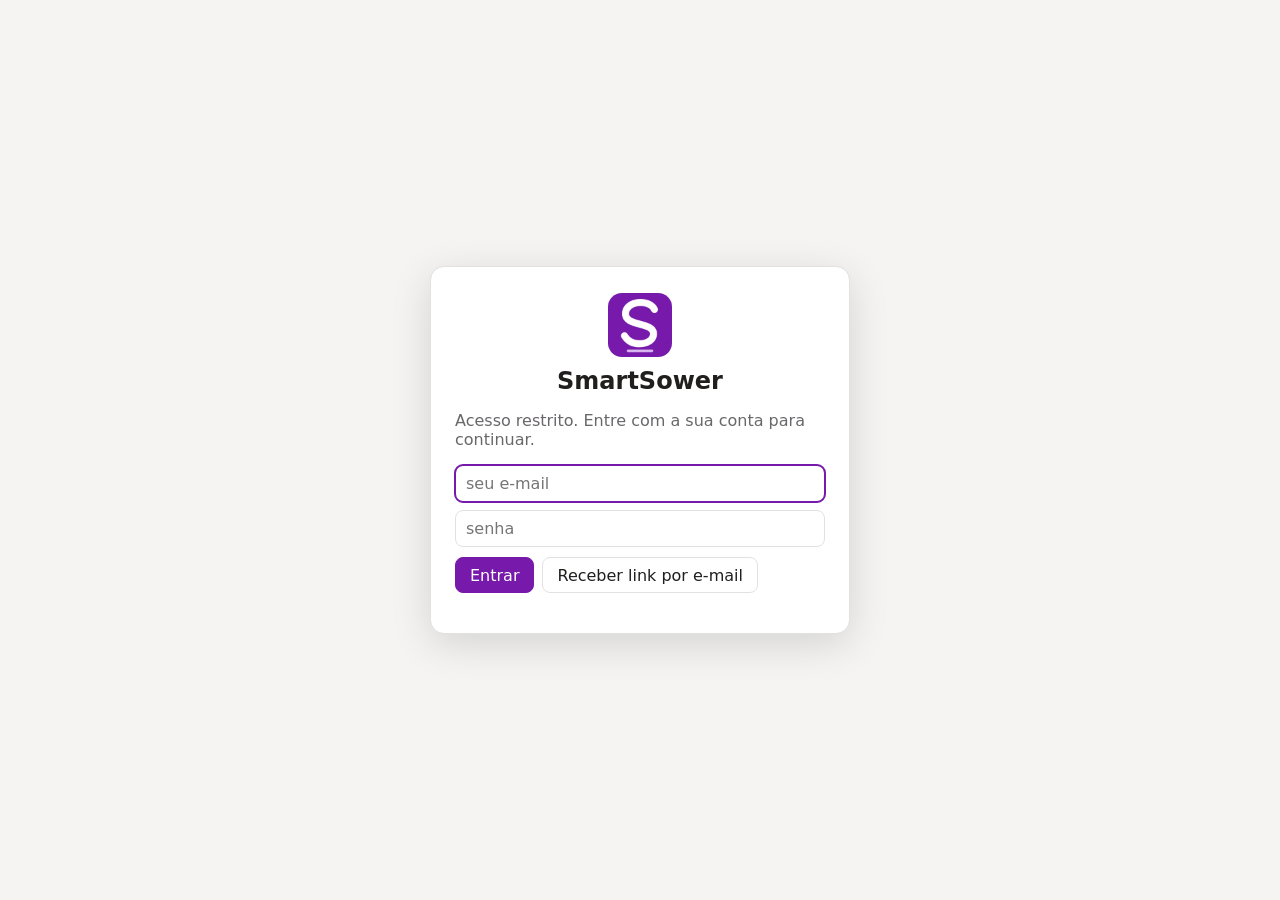
==== commit 18836dfc: "Tela de entrada: o app só abre para quem estiver logado Sem sessão guardada, nada do app é desenhado" ====
--- a/index.html
+++ b/index.html
@@ -605,6 +605,15 @@
 .cl-ring{width:16px;height:16px;transform:rotate(-90deg);flex-shrink:0}
 .cl-ring circle{fill:none;stroke-width:2.6}.cl-ring .bg{stroke:currentColor;opacity:.25}.cl-ring .fg{stroke:currentColor;stroke-linecap:round;stroke-dasharray:28 100;transition:stroke-dasharray .35s ease}
 .cl-ring.ind{animation:spin .9s linear infinite}
+
+.follow-opt{display:flex;gap:.6em;align-items:flex-start;margin:.8em 0;padding:.6em .7em;border:1px solid var(--line,#ddd);border-radius:8px;cursor:pointer}.follow-opt input{margin-top:.25em}.follow-opt span{display:flex;flex-direction:column;gap:.2em}
+
+body.gated > *:not(#gate):not(.toast-wrap):not(#toasts) { display: none !important; }
+#gate { position: fixed; inset: 0; z-index: 99999; display: flex; align-items: center; justify-content: center; background: var(--bg, #f6f4f8); padding: 20px; overflow: auto; }
+.gate-card { width: min(420px, 100%); background: var(--panel, #fff); border: 1px solid var(--line, #ddd); border-radius: 14px; padding: 26px 24px; box-shadow: 0 10px 40px #0002; text-align: center; }
+.gate-card h1 { margin: 6px 0 14px; font-size: 1.5em; }
+.gate-card .cloud { text-align: left; }
+.gate-logo img { width: 64px; height: 64px; border-radius: 14px; }
 </style>
 </head>
 <body>
@@ -822,6 +831,7 @@
   let db = null; const mem = { sermons: new Map(), kv: new Map(), bibles: new Map(), images: new Map(), history: new Map() };
   const api = {
     volatile: false,
+    close() { try { db?.close(); } catch (e) { } db = null; },
     async init() {
       try {
         db = await new Promise((res, rej) => {
@@ -1480,6 +1490,8 @@
   ink: { tool: 'pen', color: '#1b1b1b', hlColor: '#ffd400', size: 2.2, finger: false },
 
   async init() {
+    this.bootT = Date.now(); Gate.early();
+    document.addEventListener('visibilitychange', () => { if (document.hidden) this._hiddenAt = Date.now(); else if (Date.now() - (this._hiddenAt || Date.now()) > 120000) { this.bootT = Date.now(); this._typed = false; } });
     await DB.init();
     this.meta = (await DB.get('kv', 'meta')) || this.seedMeta();
     for (const s of await DB.all('sermons')) this.sermons.set(s.id, s);
@@ -1491,8 +1503,9 @@
     await Bible.init();
     this.renderNav();
     await Cloud.init();
+    if (Gate.need()) await Gate.wait();
     const first = this.sermons.get(this.meta.currentSermon) || this.sectionSermons(this.meta.currentSec)[0] || [...this.sermons.values()][0];
-    first ? this.open(first.id) : this.renderEditor();
+    first ? this.open(first.id, true) : this.renderEditor();
     if (DB.volatile) UI.toast('Atenção: armazenamento local indisponível aqui. Faça backup (Exportar › Backup).');
     document.addEventListener('keydown', e => {
       if ((e.ctrlKey || e.metaKey) && e.key.toLowerCase() === 's') { e.preventDefault(); this.flush(); UI.toast('Salvo'); }
@@ -1512,7 +1525,7 @@
   },
   saveMeta() {
     // marca mudança só quando muda algo que sincroniza (cadernos, seções, tipos, temas)
-    try { const sig = JSON.stringify(Cloud.metaPayload()); if (this._metaSig && sig !== this._metaSig) { this.meta.metaUpdated = Date.now(); Cloud.schedule(); } this._metaSig = sig; } catch (e) { }
+    try { const P = Cloud.metaPayload(); if (P.follow) P.follow = { ...P.follow, last: 0 }; const sig = JSON.stringify(P); if (this._metaSig && sig !== this._metaSig) { this.meta.metaUpdated = Date.now(); Cloud.schedule(); } this._metaSig = sig; } catch (e) { }
     this._saveMetaDb();
   },
   _saveMetaDb: debounce(function () { return DB.put('kv', 'meta', App.meta); }, 300),
@@ -1574,7 +1587,7 @@
 
   /* ---- persistência ---- */
   pending: new Set(),
-  touch(s = this.cur) { if (!s) return; s.updated = Date.now(); this.pending.add(s.id); this._save(); if (s === this.cur) { this._est(); if (Book.is(s)) Book.updateCount(); } History.tick(s); Cloud.schedule(); },
+  touch(s = this.cur) { if (!s) return; if (Date.now() - (this.bootT || 0) > 2000) this._typed = true; s.updated = Date.now(); this.pending.add(s.id); this._save(); if (s === this.cur) { this._est(); if (Book.is(s)) Book.updateCount(); } History.tick(s); Cloud.schedule(); },
   _est: debounce(() => App.updateEstimate(), 400),
   updateEstimate() {
     const E = $('#s-est'); if (!E || !this.cur) return; const e = Estimate.sermon(this.cur);
@@ -1791,7 +1804,7 @@
   },
   // última página aberta (por caderno / por seção); cai na primeira se não houver ou se foi apagada/movida
   lastIn(key, isNb) {
-    const id = this.meta.lastOpen?.[key], s = id && this.sermons.get(id);
+    const e = this.meta.lastOpen?.[key], id = typeof e === 'string' ? e : e?.id, s = id && this.sermons.get(id);
     if (s) { const sec = this.meta.sections.find(x => x.id === s.sec); if (sec && (isNb ? sec.nb === key : sec.id === key)) return s; }
     return null;
   },
@@ -1805,12 +1818,12 @@
     this.meta.currentSec = id; this.saveMeta(); this.renderNav();
     const pg = this.lastIn(id, false) || this.sectionSermons(id)[0]; if (pg) this.open(pg.id);
   },
-  open(id) {
+  open(id, boot) {
     this.flush();
     const s = this.sermons.get(id); if (!s) return;
     this.cur = s; this.meta.currentSermon = id;
     const sec = this.meta.sections.find(x => x.id === s.sec);
-    if (sec) { const L = this.meta.lastOpen ||= {}; L[sec.id] = id; L[sec.nb] = id; }
+    if (sec && !boot) { const L = this.meta.lastOpen ||= {}, e = { id, t: Date.now() }; L[sec.id] = e; L[sec.nb] = e; L.__cur = e; if (this.meta.follow && typeof Cloud !== 'undefined') { Cloud.followDirty = true; Cloud.schedule(4000); } }
     if (sec && sec.id !== this.meta.currentSec) { this.meta.currentSec = sec.id; this.meta.currentNb = sec.nb; this.renderNav(); }
     this.saveMeta();
     $$('#page-list .page').forEach(p => p.classList.toggle('active', p.dataset.id === id));
@@ -3780,6 +3793,7 @@
       App.flush();
       this.setProg({ label: 'Cadernos e seções…' }); await this.syncMeta();
       this.setProg({ label: 'Procurando novidades…' }); await this.pull();
+      this.applyJump();
       this.setProg({ label: 'Enviando…' }); await this.push();
       this.st.at = Date.now(); this.saveState(); this.lastError = ''; this.last = { ...this.res, at: this.st.at };
       this.prog = null; this.setStatus('ok');
@@ -3790,12 +3804,19 @@
     } finally { this.syncing = false; this._retried = false; if (this.status === 'syncing') this.setStatus('pending'); this.prog = null; this.paintBar(); }
     if (this.again) { this.again = false; this.schedule(1500); }
   },
+  applyJump() {
+    const id = this.pendingJump; this.pendingJump = null; if (!id || !App.meta.follow) return;
+    const s = App.sermons.get(id); if (!s || App.cur?.id === id || Reader.active) return;
+    const fresh = !App._typed && Date.now() - (App.bootT || 0) < 45000;
+    if (fresh) { App.open(id); UI.toast(`Continuando de onde você parou: “${s.title || 'sem título'}”`); }
+    else UI.toast(`No outro aparelho você estava em “${s.title || 'sem título'}”`, { label: 'Ir para lá', fn: () => App.open(id) });
+  },
   uid() { return this.session.user?.id || this.userFromToken(this.session.access_token)?.id; },
 
   /* Cadernos/seções/tipos: une por id; o mais recente vence nos itens em comum; exclusões viajam como lista */
   metaPayload() {
     const m = App.meta;
-    return { notebooks: m.notebooks, sections: m.sections, customTypes: m.customTypes || [], deleted: m.deleted || {}, theme: m.theme, readerTheme: m.readerTheme, readerSerif: !!m.readerSerif, dict: m.dict || [], groupNames: m.groupNames || {}, ai: (typeof AI !== 'undefined' && AI.cloudPayload()) || undefined };
+    return { notebooks: m.notebooks, sections: m.sections, customTypes: m.customTypes || [], deleted: m.deleted || {}, theme: m.theme, readerTheme: m.readerTheme, readerSerif: !!m.readerSerif, dict: m.dict || [], groupNames: m.groupNames || {}, follow: { on: !!m.follow, onT: m.followT || 0, last: m.follow ? (m.lastOpen || {}) : undefined }, ai: (typeof AI !== 'undefined' && AI.cloudPayload()) || undefined };
   },
   async syncMeta() {
     const r = await this.rest('/rest/v1/user_meta?select=data,updated_at,server_updated');
@@ -3827,6 +3848,11 @@
       if (remote.updated_at > m.metaUpdated) { if (rd.theme) m.theme = rd.theme; if (rd.readerTheme) m.readerTheme = rd.readerTheme; if (rd.readerSerif != null) m.readerSerif = rd.readerSerif; }
       try { AI.fromCloud(rd.ai); } catch (e) { }
       if (rd.groupNames && remote.updated_at > m.metaUpdated) m.groupNames = rd.groupNames;
+      if (rd.follow) { // continuar de onde parei em outro aparelho
+        const f = rd.follow; if ((f.onT || 0) > (m.followT || 0)) { m.follow = !!f.on; m.followT = f.onT; }
+        if (m.follow && f.last) { const L = m.lastOpen ||= {}, norm = e => typeof e === 'string' ? { id: e, t: 0 } : (e || { t: 0 });
+          for (const k in f.last) { const r = norm(f.last[k]), l = norm(L[k]); if (r.id && r.t > l.t) { L[k] = r; if (k === '__cur' && r.id !== App.cur?.id) this.pendingJump = r.id; } } }
+      }
       if (Array.isArray(rd.dict)) m.dict = [...new Set([...(m.dict || []), ...rd.dict])];
       this.st.lastMeta = remote.server_updated; changed = true;
       if (!m.notebooks.length) { const nb = { id: uid(), name: 'Ministrações', color: '#7719aa' }; m.notebooks.push(nb); }
@@ -3834,7 +3860,8 @@
       if (!m.sections.some(s => s.id === m.currentSec)) m.currentSec = m.sections.find(s => s.nb === m.currentNb)?.id || null;
       registerCustomTypes(); await DB.put('kv', 'meta', m);
     }
-    if (!remote || m.metaUpdated > (this.st.metaSynced || 0) || changed) {
+    if (!remote || m.metaUpdated > (this.st.metaSynced || 0) || changed || this.followDirty) {
+      this.followDirty = false;
       const body = { user_id: this.uid(), data: this.metaPayload(), updated_at: Math.max(m.metaUpdated, remote?.updated_at || 0) };
       const r2 = await this.rest('/rest/v1/user_meta?on_conflict=user_id', { method: 'POST', headers: { 'Content-Type': 'application/json', Prefer: 'resolution=merge-duplicates,return=representation' }, body: JSON.stringify(body) });
       const saved = (await r2.json())[0]; if (saved) this.st.lastMeta = saved.server_updated;
@@ -3983,22 +4010,22 @@
   },
   viewLogin(msg) {
     const email = el('input', { class: 'inp', type: 'email', placeholder: 'seu e-mail', autocomplete: 'email' });
-    const pass = el('input', { class: 'inp', type: 'password', placeholder: 'senha (mínimo 6 caracteres)', autocomplete: 'current-password' });
+    const pass = el('input', { class: 'inp', type: 'password', placeholder: 'senha', autocomplete: 'current-password', onkeydown: e => { if (e.key === 'Enter') e.target.closest('.cloud')?.querySelector('.btn.primary')?.click(); } });
     const out = el('p', { class: 'small', text: msg || '' });
     // Só mostra "Entrar com Google" se o provedor estiver ativado no Supabase
     const gbtn = el('button', { class: 'btn', text: 'Entrar com Google', hidden: true, onclick: () => Cloud.google() });
     Cloud.providers().then(p => { if (p.google) gbtn.hidden = false; });
-    const run = async (fn) => { out.textContent = 'Aguarde…'; try { const r = await fn(); if (r !== false) { if (Cloud.session) { out.textContent = ''; this.viewAccount(); Cloud.schedule(100); } } } catch (e) { out.textContent = e.message; } };
+    const run = async (fn) => { out.textContent = 'Aguarde…'; try { const r = await fn(); if (r !== false) { if (Cloud.session) { out.textContent = ''; if (Gate.active) return Gate.done(); this.viewAccount(); Cloud.schedule(100); } } } catch (e) { out.textContent = e.message; } };
     this.set(
-      el('p', { text: 'Entre com a mesma conta em todos os seus aparelhos (Surface, notebook…). As ministrações deste aparelho são enviadas e juntadas às da nuvem.' }),
+      Gate.active ? el('p', { class: 'muted', text: 'Acesso restrito. Entre com a sua conta para continuar.' }) : el('p', { text: 'Entre com a mesma conta em todos os seus aparelhos (Surface, notebook…). As ministrações deste aparelho são enviadas e juntadas às da nuvem.' }),
       email, el('div', { style: { height: '8px' } }), pass,
       el('div', { class: 'row-btns', style: { marginTop: '10px', flexWrap: 'wrap' } },
         el('button', { class: 'btn primary', text: 'Entrar', onclick: () => run(() => Cloud.signIn(email.value.trim(), pass.value)) }),
-        el('button', { class: 'btn', text: 'Criar conta', onclick: () => run(async () => { const r = await Cloud.signUp(email.value.trim(), pass.value); if (r === 'confirm') { out.textContent = 'Conta criada! Abra o e-mail de confirmação do Supabase e depois clique em “Entrar”.'; return false; } }) }),
+        !Gate.active && el('button', { class: 'btn', text: 'Criar conta', onclick: () => run(async () => { const r = await Cloud.signUp(email.value.trim(), pass.value); if (r === 'confirm') { out.textContent = 'Conta criada! Abra o e-mail de confirmação do Supabase e depois clique em “Entrar”.'; return false; } }) }),
         el('button', { class: 'btn', text: 'Receber link por e-mail', onclick: () => run(async () => { await Cloud.magicLink(email.value.trim()); out.textContent = 'Enviamos um link para o seu e-mail. Abra-o neste aparelho para entrar.'; return false; }) }),
         gbtn),
       out,
-      el('p', { class: 'small' }, el('button', { class: 'btn link', text: 'Configurar projeto Supabase', onclick: () => this.viewSetup() })));
+      !Gate.active && el('p', { class: 'small' }, el('button', { class: 'btn link', text: 'Configurar projeto Supabase', onclick: () => this.viewSetup() })));
     setTimeout(() => email.focus(), 50);
   },
   viewAccount() {
@@ -4027,10 +4054,50 @@
     this.set(
       el('p', {}, 'Conectado como ', el('b', { text: u.email || '—' })),
       live,
+      el('label', { class: 'follow-opt' }, el('input', { type: 'checkbox', checked: !!App.meta.follow, onchange: e => { App.meta.follow = e.target.checked; App.meta.followT = Date.now(); if (e.target.checked && App.cur) App.open(App.cur.id); App.saveMeta(); Cloud.followDirty = true; Cloud.schedule(500); UI.toast(e.target.checked ? 'Os aparelhos vão continuar de onde você parou' : 'Cada aparelho volta a lembrar só a própria página'); } }),
+        el('span', {}, el('b', { text: 'Continuar de onde parei em outro aparelho' }), el('small', { class: 'muted', text: 'Ao abrir o app (ou um caderno) no Surface, celular ou notebook, ele vai para a última página que você usou em qualquer aparelho. Desmarcado, cada aparelho lembra só a própria.' }))),
       el('div', { class: 'row-btns' }, btn,
-        el('button', { class: 'btn', text: 'Sair desta conta', onclick: async () => { Cloud.listeners.delete(paint); await Cloud.signOut(); this.viewLogin('Você saiu. As ministrações continuam salvas neste aparelho.'); } })),
+        el('button', { class: 'btn', text: 'Sair desta conta', onclick: async () => { Cloud.listeners.delete(paint); App.flush(); await Cloud.signOut(); location.reload(); } }),
+        el('button', { class: 'btn danger', text: 'Sair e apagar deste aparelho', title: 'Para computador emprestado ou da igreja', onclick: () => Gate.wipe() })),
       el('p', { class: 'muted small', text: 'A sincronização é automática: alguns segundos depois de cada alteração, ao abrir o app e a cada minuto e meio. As Bíblias baixadas ficam em cada aparelho; ministrações, livros, cadernos, imagens e chaves sincronizam.' }));
     Cloud.listeners.add(paint); paint();
+  }
+};
+
+// ── Tela de entrada: só usa o app quem estiver logado ──
+const Gate = {
+  active: false,
+  on() { return Cloud.configured(); },
+  early() { // esconde tudo antes de desenhar, se não houver sessão guardada
+    try { if (this.on() && !localStorage.getItem('ss-session') && !/access_token|error_description/.test(location.hash)) document.body.classList.add('gated'); } catch (e) { }
+  },
+  need() { return this.on() && !Cloud.session; },
+  wait() {
+    this.active = true; document.body.classList.add('gated');
+    const card = el('div', { class: 'gate-card' });
+    this.box = el('div', { id: 'gate' }, card); document.body.append(this.box);
+    card.append(el('div', { class: 'gate-logo', html: '<img src="icon-192.png" alt="">' }), el('h1', { text: 'SmartSower' }));
+    const body = el('div', { class: 'cloud' }); card.append(body);
+    const prev = CloudUI.body; CloudUI.body = body; CloudUI.viewLogin(); this._prev = prev;
+    if (!navigator.onLine) body.prepend(el('p', { class: 'on-log', text: '📴 Sem internet. Conecte-se para entrar pela primeira vez neste aparelho.' }));
+    return new Promise(r => this._res = r);
+  },
+  done() {
+    this.active = false; this.box?.remove(); document.body.classList.remove('gated'); CloudUI.body = this._prev;
+    Cloud.setStatus('pending'); Cloud.schedule(100); UI.toast('Bem-vindo! Sincronizando seus cadernos…');
+    this._res?.();
+  },
+  async wipe() {
+    if (!await UI.confirm('Sair e apagar deste aparelho', 'Os cadernos, livros e imagens serão apagados SÓ deste aparelho (continuam na nuvem e nos seus outros aparelhos). Use em computador emprestado ou da igreja.', 'Apagar e sair')) return;
+    App.flush(); try { await Cloud.sync(); } catch (e) { }
+    const pend = Cloud.pendingCount();
+    if (pend) return UI.toast(`Ainda há ${pend} alteração(ões) que não subiram para a nuvem. Conecte-se e sincronize antes de apagar.`);
+    await Cloud.signOut();
+    DB.close();
+    await new Promise(r => { const q = indexedDB.deleteDatabase('pulpito'); q.onsuccess = q.onerror = q.onblocked = () => r(); });
+    try { Object.keys(localStorage).filter(k => k.startsWith('ss-') || k.startsWith('smart')).forEach(k => localStorage.removeItem(k)); } catch (e) { }
+    try { for (const k of await caches.keys()) await caches.delete(k); } catch (e) { }
+    location.reload();
   }
 };
 
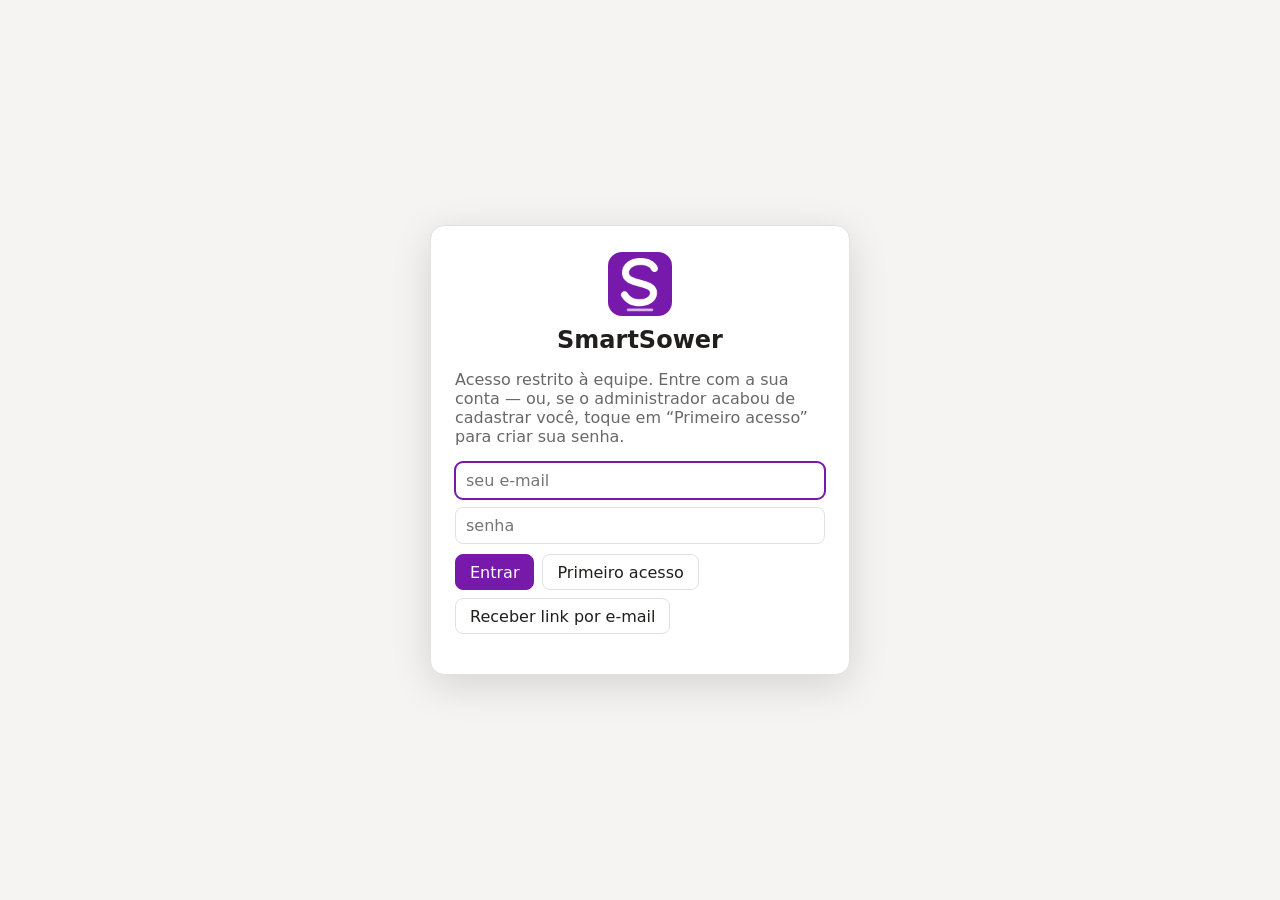
==== commit 2ab5c0d6: "Aba Equipe: só e-mails cadastrados usam o SmartSower - supabase.sql: tabela team_members (admin/memb" ====
--- a/index.html
+++ b/index.html
@@ -614,6 +614,16 @@
 .gate-card h1 { margin: 6px 0 14px; font-size: 1.5em; }
 .gate-card .cloud { text-align: left; }
 .gate-logo img { width: 64px; height: 64px; border-radius: 14px; }
+
+.team h4{margin:16px 0 8px}.team-warn{background:#fff4ce;color:#5c4400;border:1px solid #f2d36b;border-radius:8px;padding:10px 12px;margin-bottom:10px}
+.team-add-row{display:flex;gap:6px;flex-wrap:wrap}.team-add-row .inp{flex:1 1 150px;width:auto}.team-add-row select.inp{flex:0 0 140px}
+.team-invite{margin-top:10px;border:1px dashed var(--line);border-radius:8px;padding:10px}.team-invite pre{white-space:pre-wrap;font:inherit;font-size:13px;background:var(--hover,#0000000a);padding:8px;border-radius:6px;margin:6px 0}
+.team-list{display:flex;flex-direction:column;border:1px solid var(--line);border-radius:8px;overflow:hidden}
+.team-row{display:grid;grid-template-columns:minmax(160px,1.6fr) auto minmax(140px,1fr) auto;gap:10px;align-items:center;padding:8px 10px;border-top:1px solid var(--line)}.team-row:first-child{border-top:0}
+.team-who{display:flex;flex-direction:column;min-width:0}.team-who span{overflow:hidden;text-overflow:ellipsis}
+.team-badge{font-size:12px;padding:2px 8px;border-radius:99px;background:#e8e3f3;color:#4b2a86}.team-badge.admin{background:#7719aa;color:#fff}
+.team-row .ok{color:#107c10}.team-acts{display:flex;gap:4px;flex-wrap:wrap;justify-content:flex-end}
+@media (max-width:700px){.team-row{grid-template-columns:1fr auto}.team-row>.small{grid-column:1/-1}.team-acts{grid-column:1/-1;justify-content:flex-start}}
 </style>
 </head>
 <body>
@@ -624,6 +634,7 @@
     <button class="rtab on" data-tab="home">Formatação</button>
     <button class="rtab" data-tab="insert">Inserir</button>
     <button class="rtab" data-tab="draw">Desenhar</button>
+    <button class="rtab" data-tab="team" hidden>Equipe</button>
   </nav>
   <div class="top-right">
     <button class="btn ghost cloud-btn" id="btn-cloud" title="Nuvem">☁ Entrar</button>
@@ -726,6 +737,13 @@
       <button data-insert="ink" class="rb t-ink">+ Novo desenho</button>
     </div>
   </div>
+  <div class="rpanel" data-panel="team" hidden>
+    <div class="rgroup">
+      <button id="team-add" class="rb">＋ Adicionar pessoa</button>
+      <button id="team-open" class="rb">👥 Membros e acessos</button>
+    </div>
+    <div class="rgroup"><span class="rlabel">Só quem está na lista da equipe consegue entrar no SmartSower</span></div>
+  </div>
 </div>
 
 <main class="main">
@@ -1615,7 +1633,7 @@
     Search.init();
     $('#page-select').onclick = () => { this.selMode = !this.selMode; this.sel = new Set(); this.renderPages(); };
     $('#toggle-nav').onclick = () => document.body.classList.toggle('nav-collapsed');
-    EditorView.init(); Marks.init(); MarkSummary.init(); Spell.init(); Footnotes.init(); NbPanel.init(); PaneResize.init(); FloatBar.init();
+    EditorView.init(); Marks.init(); MarkSummary.init(); Spell.init(); Footnotes.init(); NbPanel.init(); PaneResize.init(); FloatBar.init(); Team.init();
     $('#editor').addEventListener('pointerdown', () => { if (window.innerWidth < 980) document.body.classList.add('nav-collapsed'); });
     if (window.innerWidth < 980) document.body.classList.add('nav-collapsed');
   },
@@ -3678,7 +3696,7 @@
       history.replaceState(null, '', location.pathname + location.search);
       return 'ok';
     }
-    if (h.get('error_description') || h.get('error')) { const m = h.get('error_description') || h.get('error'); history.replaceState(null, '', location.pathname + location.search); return m; }
+    if (h.get('error_description') || h.get('error')) { const m = this.authMsg(h.get('error_description') || h.get('error')); history.replaceState(null, '', location.pathname + location.search); return m; }
     return null;
   },
   async auth(path, body, method = 'POST') {
@@ -3689,7 +3707,7 @@
     return j;
   },
   authMsg(m) {
-    const map = [[/Invalid login credentials/i, 'E-mail ou senha incorretos.'], [/Email not confirmed/i, 'Confirme seu e-mail: abra o link que o Supabase enviou e depois entre de novo.'],
+    const map = [[/SS_NOT_INVITED|Database error saving new user|Signups not allowed|signup.*disabled/i, 'Este e-mail não está cadastrado na equipe do SmartSower. Peça ao administrador para liberar o seu acesso.'], [/Invalid login credentials/i, 'E-mail ou senha incorretos.'], [/Email not confirmed/i, 'Confirme seu e-mail: abra o link que o Supabase enviou e depois entre de novo.'],
       [/User already registered/i, 'Este e-mail já tem conta. Use “Entrar”.'], [/Password should be at least/i, 'A senha precisa ter pelo menos 6 caracteres.'],
       [/rate limit|For security purposes/i, 'Muitas tentativas seguidas. Aguarde um minuto e tente de novo.'], [/provider is not enabled|Unsupported provider/i, 'O login com Google não está ativado no seu projeto Supabase (Authentication › Providers › Google).']];
     for (const [rx, t] of map) if (rx.test(m)) return t; return m;
@@ -3701,13 +3719,14 @@
     return 'confirm';
   },
   async magicLink(email) { await this.auth(`otp?redirect_to=${encodeURIComponent(this.redirect())}`, { email, create_user: true }); },
-  async providers() {
-    if (this._prov) return this._prov;
-    try { const c = this.cfg(); const r = await fetch(`${c.url}/auth/v1/settings`, { headers: { apikey: c.key } }); const j = await r.json(); this._prov = j.external || {}; } catch (e) { this._prov = {}; }
+  async providers(fresh) {
+    if (this._prov && !fresh) return this._prov;
+    try { const c = this.cfg(); const r = await fetch(`${c.url}/auth/v1/settings`, { headers: { apikey: c.key } }); const j = await r.json(); this._prov = { ...(j.external || {}), __disableSignup: !!j.disable_signup }; } catch (e) { this._prov = {}; }
     return this._prov;
   },
   google() { const c = this.cfg(); location.href = `${c.url}/auth/v1/authorize?provider=google&redirect_to=${encodeURIComponent(this.redirect())}`; },
   async signOut() {
+    try { localStorage.removeItem('ss-role'); } catch (e) { }
     try { const c = this.cfg(); await fetch(`${c.url}/auth/v1/logout`, { method: 'POST', headers: { apikey: c.key, Authorization: 'Bearer ' + this.session?.access_token } }); } catch (e) { }
     this.saveSession(null); this.setStatus('out');
   },
@@ -3738,7 +3757,7 @@
     document.addEventListener('visibilitychange', () => { if (!document.hidden) this.schedule(800); });
     window.addEventListener('storage', e => { if (e.key === 'ss-session') { this.loadSession(); this.schedule(300); } }); // login feito em outra aba/janela
     $('#btn-cloud').onclick = () => CloudUI.open();
-    if (back === 'ok') UI.toast('Conectado à nuvem. Sincronizando…'); else if (back) UI.toast('Login: ' + back);
+    Gate.back = back; if (back === 'ok') UI.toast('Conectado à nuvem. Sincronizando…'); else if (back && this.session) UI.toast('Login: ' + back);
     this.timer = setInterval(() => this.schedule(0), 90000);
     if (!this.configured()) this.setStatus('setup'); else if (!this.session) this.setStatus('out'); else this.schedule(300);
   },
@@ -3791,6 +3810,7 @@
     this.syncing = true; this.res = { down: 0, up: 0, conflicts: 0 }; this.prog = { label: 'Conectando…' }; this.setStatus('syncing');
     try {
       App.flush();
+      if (!await Team.enforce()) return;
       this.setProg({ label: 'Cadernos e seções…' }); await this.syncMeta();
       this.setProg({ label: 'Procurando novidades…' }); await this.pull();
       this.applyJump();
@@ -4015,13 +4035,13 @@
     // Só mostra "Entrar com Google" se o provedor estiver ativado no Supabase
     const gbtn = el('button', { class: 'btn', text: 'Entrar com Google', hidden: true, onclick: () => Cloud.google() });
     Cloud.providers().then(p => { if (p.google) gbtn.hidden = false; });
-    const run = async (fn) => { out.textContent = 'Aguarde…'; try { const r = await fn(); if (r !== false) { if (Cloud.session) { out.textContent = ''; if (Gate.active) return Gate.done(); this.viewAccount(); Cloud.schedule(100); } } } catch (e) { out.textContent = e.message; } };
+    const run = async (fn) => { out.textContent = 'Aguarde…'; try { const r = await fn(); if (r !== false) { if (Cloud.session) { out.textContent = ''; if (Gate.active) return Gate.done(out); this.viewAccount(); Cloud.schedule(100); } } } catch (e) { out.textContent = e.message; } };
     this.set(
-      Gate.active ? el('p', { class: 'muted', text: 'Acesso restrito. Entre com a sua conta para continuar.' }) : el('p', { text: 'Entre com a mesma conta em todos os seus aparelhos (Surface, notebook…). As ministrações deste aparelho são enviadas e juntadas às da nuvem.' }),
+      Gate.active ? el('p', { class: 'muted', text: 'Acesso restrito à equipe. Entre com a sua conta — ou, se o administrador acabou de cadastrar você, toque em “Primeiro acesso” para criar sua senha.' }) : el('p', { text: 'Entre com a mesma conta em todos os seus aparelhos (Surface, notebook…). As ministrações deste aparelho são enviadas e juntadas às da nuvem.' }),
       email, el('div', { style: { height: '8px' } }), pass,
       el('div', { class: 'row-btns', style: { marginTop: '10px', flexWrap: 'wrap' } },
         el('button', { class: 'btn primary', text: 'Entrar', onclick: () => run(() => Cloud.signIn(email.value.trim(), pass.value)) }),
-        !Gate.active && el('button', { class: 'btn', text: 'Criar conta', onclick: () => run(async () => { const r = await Cloud.signUp(email.value.trim(), pass.value); if (r === 'confirm') { out.textContent = 'Conta criada! Abra o e-mail de confirmação do Supabase e depois clique em “Entrar”.'; return false; } }) }),
+        el('button', { class: 'btn', text: Gate.active ? 'Primeiro acesso' : 'Criar conta', title: 'Criar a senha com o e-mail que o administrador cadastrou', onclick: () => run(async () => { const r = await Cloud.signUp(email.value.trim(), pass.value); if (r === 'confirm') { out.textContent = 'Conta criada! Abra o e-mail de confirmação do Supabase e depois clique em “Entrar”.'; return false; } }) }),
         el('button', { class: 'btn', text: 'Receber link por e-mail', onclick: () => run(async () => { await Cloud.magicLink(email.value.trim()); out.textContent = 'Enviamos um link para o seu e-mail. Abra-o neste aparelho para entrar.'; return false; }) }),
         gbtn),
       out,
@@ -4078,11 +4098,13 @@
     this.box = el('div', { id: 'gate' }, card); document.body.append(this.box);
     card.append(el('div', { class: 'gate-logo', html: '<img src="icon-192.png" alt="">' }), el('h1', { text: 'SmartSower' }));
     const body = el('div', { class: 'cloud' }); card.append(body);
-    const prev = CloudUI.body; CloudUI.body = body; CloudUI.viewLogin(); this._prev = prev;
+    const prev = CloudUI.body; CloudUI.body = body; let msg = ''; try { msg = sessionStorage.getItem('ss-gate-msg') || ''; sessionStorage.removeItem('ss-gate-msg'); } catch (e) { } CloudUI.viewLogin(msg || (this.back && this.back !== 'ok' ? this.back : '')); this._prev = prev;
     if (!navigator.onLine) body.prepend(el('p', { class: 'on-log', text: '📴 Sem internet. Conecte-se para entrar pela primeira vez neste aparelho.' }));
     return new Promise(r => this._res = r);
   },
-  done() {
+  async done(out) {
+    if (out) out.textContent = 'Verificando acesso…';
+    if (!await Team.enforce()) return;
     this.active = false; this.box?.remove(); document.body.classList.remove('gated'); CloudUI.body = this._prev;
     Cloud.setStatus('pending'); Cloud.schedule(100); UI.toast('Bem-vindo! Sincronizando seus cadernos…');
     this._res?.();
@@ -4098,6 +4120,129 @@
     try { Object.keys(localStorage).filter(k => k.startsWith('ss-') || k.startsWith('smart')).forEach(k => localStorage.removeItem(k)); } catch (e) { }
     try { for (const k of await caches.keys()) await caches.delete(k); } catch (e) { }
     location.reload();
+  }
+};
+
+/* ============================================================
+   Equipe — quem pode usar o SmartSower (aba "Equipe", só administradores)
+   A regra de verdade fica no Supabase (supabase.sql): e-mail fora da lista
+   não consegue criar conta, e quem é removido perde o acesso aos dados.
+   ============================================================ */
+const Team = {
+  role() { try { return localStorage.getItem('ss-role') || ''; } catch (e) { return ''; } },
+  setRole(r) { try { r ? localStorage.setItem('ss-role', r) : localStorage.removeItem('ss-role'); } catch (e) { } this.paintTab(); },
+  email() { const u = Cloud.session?.user || (Cloud.session && Cloud.userFromToken(Cloud.session.access_token)) || {}; return (u.email || '').toLowerCase(); },
+  // 'admin' | 'member' | null (não está na equipe) | 'nosetup' (o trecho da equipe ainda não foi rodado no Supabase)
+  async check() {
+    const em = this.email(); if (!em) return null;
+    try {
+      const r = await Cloud.rest(`/rest/v1/team_members?select=role&email=eq.${encodeURIComponent(em)}`);
+      const rows = await r.json(); const role = rows[0]?.role || null; this.setRole(role); return role;
+    } catch (e) {
+      if (/team_members|não existem|does not exist|Could not find/i.test(e.message)) { this.setRole('nosetup'); return 'nosetup'; }
+      throw e;
+    }
+  },
+  async enforce() { // chamado no login e a cada sincronização
+    if (!Cloud.session || !navigator.onLine) return true;
+    let role; try { role = await this.check(); } catch (e) { return true; } // erro de rede: não expulsa ninguém
+    if (role) return true;
+    await Cloud.signOut(); this.setRole('');
+    try { sessionStorage.setItem('ss-gate-msg', 'Seu e-mail não está liberado na equipe do SmartSower. Peça ao administrador para cadastrar você.'); } catch (e) { }
+    location.reload(); return false;
+  },
+  paintTab() {
+    const t = $('.rtab[data-tab="team"]'); if (!t) return;
+    const r = this.role(), show = !!Cloud.session && (r === 'admin' || r === 'nosetup');
+    t.hidden = !show;
+    if (!show && t.classList.contains('on')) $('.rtab[data-tab="home"]')?.click();
+  },
+  init() {
+    $('#team-open').onclick = () => this.open();
+    $('#team-add').onclick = () => this.open(true);
+    this.paintTab();
+  },
+  inviteText(m) {
+    const url = location.origin + location.pathname.replace(/index\.html$/, '');
+    return `Olá${m.name ? ', ' + m.name.split(' ')[0] : ''}! Liberei seu acesso ao SmartSower.\n\n` +
+      `1) Acesse ${url}\n2) Clique em “Primeiro acesso”, use este e-mail (${m.email}) e crie sua senha. Se esse e-mail for uma conta Google, pode usar “Entrar com Google”.\n3) Confirme pelo link que chegar no seu e-mail e entre.\n\n` +
+      `Seus cadernos são só seus: ninguém da equipe vê o que você escreve.`;
+  },
+  copy(txt) { navigator.clipboard?.writeText(txt).then(() => UI.toast('Mensagem copiada — é só colar no WhatsApp ou e-mail'), () => UI.toast('Não consegui copiar')); },
+  async open(focusAdd) {
+    const body = el('div', { class: 'team' });
+    this.m = UI.modal({ title: '👥 Equipe — quem pode usar o SmartSower', body, wide: true });
+    this.body = body; await this.render(focusAdd);
+  },
+  async render(focusAdd) {
+    const B = this.body; B.innerHTML = ''; B.append(el('p', { class: 'muted', text: 'Carregando…' }));
+    let role; try { role = await this.check(); } catch (e) { B.innerHTML = ''; B.append(el('p', { class: 'on-log', text: '⚠ ' + e.message })); return; }
+    B.innerHTML = '';
+    if (role === 'nosetup') return this.renderSetup();
+    if (role !== 'admin') { B.append(el('p', { text: 'Só administradores gerenciam a equipe.' })); return; }
+    const set = await Cloud.providers(true);
+    if (set.__disableSignup) B.append(el('div', { class: 'team-warn', html: '⚠ <b>Falta um passo no Supabase:</b> as pessoas cadastradas aqui ainda não conseguem criar a senha. Em <b>Authentication › Sign In / Providers</b>, ligue <b>“Allow new users to sign up”</b>. Pode ligar sem medo: o banco só aceita contas de e-mails desta lista.' }));
+    // adicionar
+    const name = el('input', { class: 'inp', placeholder: 'Nome' }), email = el('input', { class: 'inp', type: 'email', placeholder: 'e-mail' });
+    const roleSel = el('select', { class: 'inp' }, el('option', { value: 'member', text: 'Membro' }), el('option', { value: 'admin', text: 'Administrador' }));
+    const out = el('div');
+    const add = async () => {
+      const em = email.value.trim().toLowerCase(), nm = name.value.trim();
+      if (!/^[^@\s]+@[^@\s]+\.[^@\s]+$/.test(em)) return UI.toast('Confira o e-mail');
+      try {
+        await Cloud.rest('/rest/v1/team_members', { method: 'POST', headers: { 'Content-Type': 'application/json', Prefer: 'return=minimal' }, body: JSON.stringify({ email: em, name: nm, role: roleSel.value }) });
+      } catch (e) { return UI.toast(/duplicate|23505|already exists/i.test(e.message) ? 'Esse e-mail já está na equipe' : e.message); }
+      UI.toast(`${nm || em} foi adicionado(a)`);
+      await this.render(); this.showInvite({ email: em, name: nm });
+    };
+    email.onkeydown = e => { if (e.key === 'Enter') add(); };
+    B.append(el('div', { class: 'team-add' }, el('h4', { text: '＋ Adicionar pessoa' }),
+      el('div', { class: 'team-add-row' }, name, email, roleSel, el('button', { class: 'btn primary', text: 'Adicionar', onclick: add })), out));
+    this.inviteBox = out;
+    // lista
+    let list = [];
+    try { list = await (await Cloud.rest('/rest/v1/rpc/team_list', { method: 'POST', headers: { 'Content-Type': 'application/json' }, body: '{}' })).json(); } catch (e) { B.append(el('p', { class: 'on-log', text: '⚠ ' + e.message })); return; }
+    const me = this.email(), admins = list.filter(x => x.role === 'admin').length;
+    const tbl = el('div', { class: 'team-list' });
+    for (const m of list) {
+      const isMe = m.email === me;
+      const st = m.registered ? (m.last_sign_in ? '✓ Último acesso ' + new Date(m.last_sign_in).toLocaleDateString('pt-BR') : '✓ Conta criada') : '⏳ Aguardando primeiro acesso';
+      tbl.append(el('div', { class: 'team-row' },
+        el('div', { class: 'team-who' }, el('b', { text: (m.name || m.email.split('@')[0]) + (isMe ? ' (você)' : '') }), el('span', { class: 'muted small', text: m.email })),
+        el('span', { class: 'team-badge ' + m.role, text: m.role === 'admin' ? 'Administrador' : 'Membro' }),
+        el('span', { class: 'small ' + (m.registered ? 'ok' : 'muted'), text: st }),
+        el('div', { class: 'team-acts' },
+          !m.registered && el('button', { class: 'btn sm', text: 'Convite', title: 'Copiar a mensagem de convite', onclick: () => this.showInvite(m) }),
+          el('button', { class: 'btn sm', text: m.role === 'admin' ? 'Tornar membro' : 'Tornar admin', disabled: m.role === 'admin' && admins <= 1, title: m.role === 'admin' && admins <= 1 ? 'A equipe precisa de pelo menos um administrador' : '', onclick: () => this.setMemberRole(m, m.role === 'admin' ? 'member' : 'admin') }),
+          el('button', { class: 'btn sm danger', text: 'Remover', disabled: isMe || (m.role === 'admin' && admins <= 1), title: isMe ? 'Você não pode remover a si mesmo' : '', onclick: () => this.remove(m) }))));
+    }
+    B.append(el('h4', { text: `Equipe (${list.length})` }), tbl,
+      el('p', { class: 'muted small', text: 'Quem não está nesta lista não consegue criar conta nem entrar — nem com senha, nem por link de e-mail, nem com Google. Ao remover alguém, o acesso aos dados dessa pessoa é cortado na hora. Cada pessoa tem os próprios cadernos: a equipe não vê os textos uns dos outros.' }));
+    if (focusAdd) setTimeout(() => name.focus(), 50);
+  },
+  showInvite(m) {
+    const txt = this.inviteText(m), box = this.inviteBox; if (!box) return; box.innerHTML = '';
+    box.append(el('div', { class: 'team-invite' }, el('div', { class: 'small', html: `Mensagem para enviar a <b>${esc(m.name || m.email)}</b>:` }), el('pre', { text: txt }),
+      el('button', { class: 'btn primary sm', text: '📋 Copiar mensagem', onclick: () => this.copy(txt) })));
+  },
+  async setMemberRole(m, role) {
+    if (m.email === this.email() && role !== 'admin' && !await UI.confirm('Deixar de ser administrador', 'Você não vai mais conseguir abrir esta aba. Continuar?', 'Continuar')) return;
+    try { await Cloud.rest(`/rest/v1/team_members?email=eq.${encodeURIComponent(m.email)}`, { method: 'PATCH', headers: { 'Content-Type': 'application/json', Prefer: 'return=minimal' }, body: JSON.stringify({ role }) }); }
+    catch (e) { return UI.toast(e.message); }
+    if (m.email === this.email()) { await this.check(); this.m?.close?.(); $('.modal-back')?.remove(); return; }
+    this.render();
+  },
+  async remove(m) {
+    if (!await UI.confirm('Remover da equipe', `Remover ${m.name || m.email}? A pessoa não vai mais conseguir entrar nem sincronizar. Os textos dela não são apagados — se você adicionar o e-mail de novo, ela volta a ter tudo.`, 'Remover')) return;
+    try { await Cloud.rest(`/rest/v1/team_members?email=eq.${encodeURIComponent(m.email)}`, { method: 'DELETE', headers: { Prefer: 'return=minimal' } }); }
+    catch (e) { return UI.toast(e.message); }
+    UI.toast('Removido(a) da equipe'); this.render();
+  },
+  renderSetup() {
+    this.body.append(
+      el('p', { html: 'Para controlar quem usa o SmartSower, o banco precisa da <b>lista da equipe</b>. São 2 passos, uma vez só:' }),
+      el('ol', { class: 'steps', html: '<li>No Supabase, abra <b>SQL Editor</b>, cole o conteúdo atualizado do arquivo <code>supabase.sql</code> e clique em <b>Run</b>. Quem já tem conta hoje (você) vira <b>administrador</b> automaticamente.</li><li>Em <b>Authentication › Sign In / Providers</b>, ligue <b>“Allow new users to sign up”</b>. Pode ligar sem medo: o banco recusa qualquer e-mail que não esteja na lista.</li>' }),
+      el('div', { class: 'row-btns' }, el('button', { class: 'btn primary', text: 'Já fiz — verificar', onclick: () => this.render() })));
   }
 };
 
